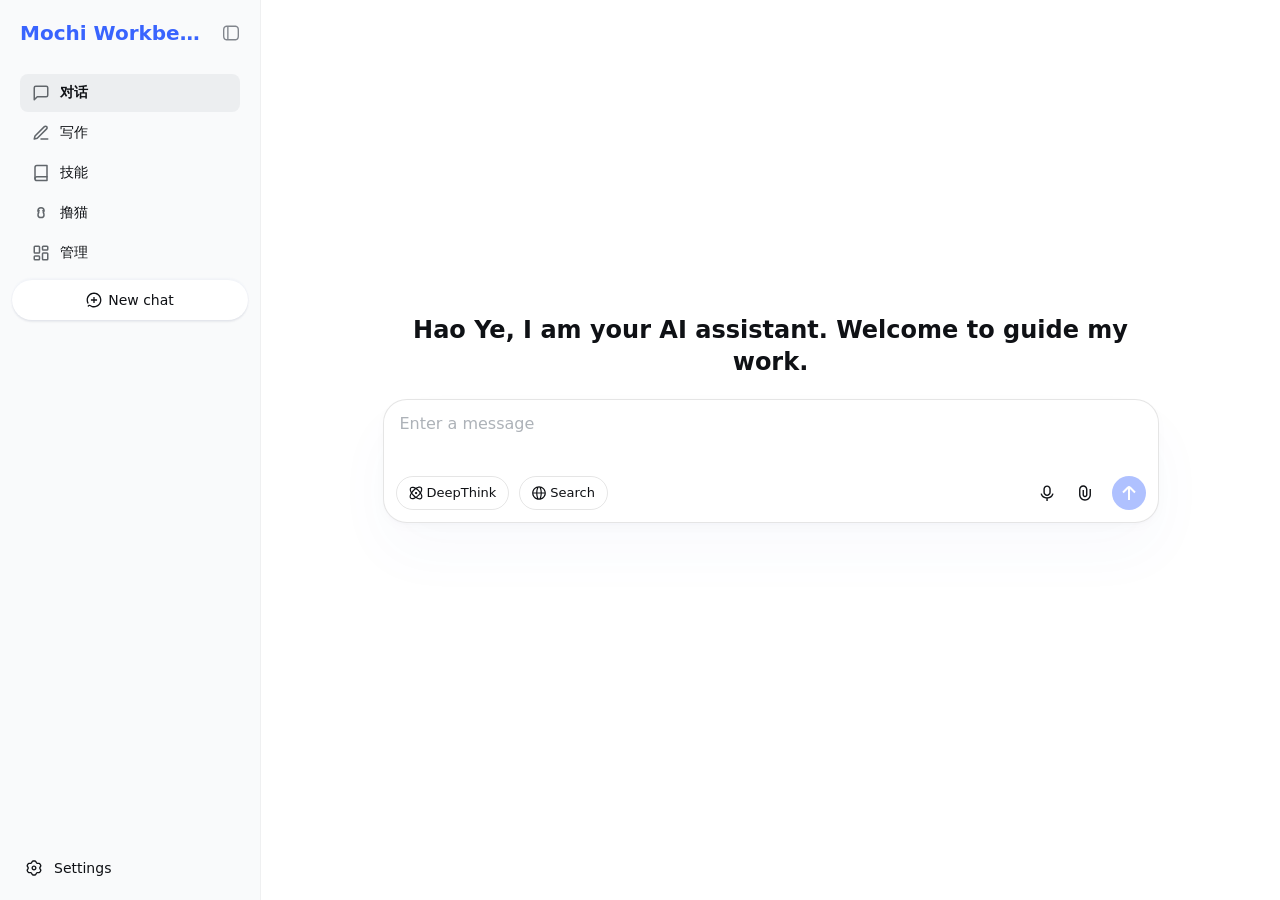
==== deepseek-chat/index.html @ 2170b5f3 "墨池工作台：版本 0.1.5（重试 Pages 部署）" ====
<!doctype html><html lang="zh-CN"><head><meta charset="utf-8"><meta name="viewport" content="width=device-width,initial-scale=1"><meta name="theme-color" content="#ffffff"><title>墨池工作台</title><meta content="0.1.5" name="application-version"><script defer src="static/js/main.231f49fd.js"></script><link href="static/css/main.37e257ce.css" rel="stylesheet"></head><body><div id="root"></div></body></html>
---- deepseek-chat/static/css/main.37e257ce.css ----
.trigger-_94788{display:contents}.tooltip-_94788{z-index:2000;box-sizing:border-box;background-color:var(--dsw-alias-tooltip-bg);max-width:calc(100vw - 28px);color:var(--dsw-static-neutral-bluish-00);pointer-events:none;border-radius:10px;padding:4px 8px;font-size:12px;line-height:1.5;position:fixed}[data-ds-dark-theme] .tooltip-_94788{color:var(--dsw-alias-label-primary);box-shadow:0 6px 16px rgba(0,0,0,.08),0 3px 6px -4px rgba(0,0,0,.12),0 9px 28px 8px rgba(0,0,0,.05)}.button-_7c3cd{cursor:pointer;transition:background-color var(--ds-transition-duration) var(--ds-ease-in-out);background-color:transparent;border:none;border-radius:50%;outline:none;flex-shrink:0;justify-content:center;align-items:center;padding:0;font-size:16px;display:inline-flex}.button-_7c3cd:active:not(:disabled){background-color:var(--dsw-alias-interactive-bg-hover)}@media (hover:hover){.button-_7c3cd:hover:not(:disabled){background-color:var(--dsw-alias-interactive-bg-hover)}}.button-_7c3cd:focus-visible{box-shadow:0 0 0 2px var(--dsw-alias-button-primary-fill)}.button-_7c3cd:disabled{cursor:not-allowed;color:var(--dsw-alias-label-caption)}.xs-_7c3cd{width:var(--ds-control-height-xs);height:var(--ds-control-height-xs)}.m-_7c3cd{width:34px;height:34px}.xl-_7c3cd{width:var(--ds-control-height-xl);height:var(--ds-control-height-xl)}.tertiary-_7c3cd{color:var(--dsw-alias-label-tertiary)}.primary-_7c3cd{color:var(--dsw-alias-label-primary)}.logo-cc04e9{background-color:var(--dsw-alias-markdown-citation);border-radius:50%;display:inline-flex;overflow:hidden}.img-cc04e9{object-fit:cover;width:100%;height:100%}.placeholder-cc04e9{background-color:var(--dsw-alias-markdown-citation);justify-content:center;align-items:center;width:100%;height:100%;display:flex}.fallback-cc04e9{color:var(--dsw-alias-label-tertiary)}.fallback-cc04e9 svg{width:70%;height:70%}.group-cc04e9{-webkit-user-select:none;-moz-user-select:none;-ms-user-select:none;user-select:none;margin-left:6px;display:inline-flex}.thumbnail-cc04e9{width:16px;height:16px;box-shadow:0 0 0 1px var(--search-row-site-logo-color,var(--dsw-alias-bg-base)), 0 0 0 1px var(--dsw-alias-bg-base);flex-shrink:0;margin-left:-4px;transition:box-shadow .2s}.thumbnail-cc04e9:first-of-type{margin-left:0}.anchor-a38882{text-decoration:none}.card-a38882{cursor:pointer;flex-direction:column;display:flex}.meta-a38882{padding-top:var(--search-view-card-meta-padding-top,0);font:var(--search-view-card-meta-font,500 12px/17px var(--dsw-font-family));align-items:center;gap:6px;display:flex}.siteIcon-a38882{flex-shrink:0;width:18px;height:18px}.siteName-a38882{text-overflow:ellipsis;white-space:nowrap;color:var(--search-view-card-secondary-color,var(--dsw-alias-label-secondary));overflow:hidden}.divider-a38882{background-color:var(--dsw-alias-border-l3);width:1px;height:12px;margin:0 3px}.date-a38882{color:var(--search-view-card-secondary-color,var(--dsw-alias-label-secondary));flex-shrink:0;font-weight:400}.title-a38882{font:var(--search-view-card-title-font,500 16px/25px var(--dsw-font-family));color:var(--dsw-alias-label-primary);line-clamp:2;-webkit-line-clamp:2;-webkit-box-orient:vertical;margin-top:6px;display:-webkit-box;overflow:hidden}.snippet-a38882{color:var(--search-view-card-secondary-color,var(--dsw-alias-label-secondary));line-clamp:2;-webkit-line-clamp:2;-webkit-box-orient:vertical;margin-top:6px;font-size:13px;line-height:20px;display:-webkit-box;overflow:hidden}.panel-_5cf57{box-sizing:border-box;border-left:1px solid var(--dsw-alias-border-l2);width:calc(50vw - 4rem);max-width:390px;height:100%;color:var(--dsw-alias-label-primary);background:var(--dsw-alias-bg-base);flex-direction:column;flex-shrink:0;display:flex}.header-_5cf57{box-sizing:border-box;border-bottom:1px solid var(--dsw-alias-border-l2);flex-shrink:0;align-items:center;height:60px;padding:0 14px 0 20px;display:flex}.title-_5cf57{text-overflow:ellipsis;white-space:nowrap;flex:1;font-size:14px;font-weight:500;line-height:22px;overflow:hidden}.content-_5cf57{--search-view-card-meta-font:var(--dsw-font-xs-13);--search-view-card-meta-padding-top:2px;--search-view-card-secondary-color:var(--dsw-alias-label-tertiary);--search-view-card-title-font:500 14px/22px var(--dsw-font-family);scrollbar-color:var(--scroll-color) transparent;flex:1;min-height:0;padding:8px;overflow-y:auto}.item-_5cf57{transition:background-color var(--ds-transition-duration) var(--ds-ease-in-out);border-radius:12px;margin-bottom:6px;padding:12px}.item-_5cf57:hover{background:var(--dsw-alias-interactive-bg-hover)}@media not all and (min-width:768px){.panel-_5cf57{z-index:700;border-left:none;width:auto;max-width:none;position:fixed;top:0;bottom:0;left:0;right:0}}.trigger-b81146{box-sizing:border-box;background:var(--dsw-specific-selector);min-width:90px;max-width:100%;height:36px;color:var(--dsw-alias-label-primary);font:inherit;white-space:nowrap;cursor:pointer;transition:background-color var(--ds-transition-duration) var(--ds-ease-in-out), color var(--ds-transition-duration) var(--ds-ease-in-out);border:none;border-radius:18px;outline:none;flex-shrink:0;align-items:center;padding:0 42px 0 14px;font-size:14px;line-height:22px;display:inline-flex;position:relative}.trigger-b81146:hover:not(:disabled){background:var(--dsw-alias-interactive-bg-hover-accent)}.trigger-b81146:focus-visible{box-shadow:inset 0 0 0 2px var(--dsw-alias-brand-primary)}.trigger-b81146:disabled{color:var(--dsw-alias-label-caption);cursor:default}.trigger-b81146>span:first-child{text-overflow:ellipsis;overflow:hidden}.open-b81146,.placeholder-b81146{color:var(--dsw-alias-label-tertiary)}.arrow-b81146{color:var(--dsw-alias-label-secondary);pointer-events:none;display:flex;position:absolute;top:50%;right:14px;transform:translateY(-50%)}.menu-b81146{z-index:1050;box-sizing:border-box;overscroll-behavior:contain;border:1px solid var(--dsw-alias-border-inverted);background:var(--dsw-specific-menu);border-radius:12px;min-width:124px;max-width:280px;padding:4px;position:fixed;overflow-y:auto;box-shadow:0 0 1px rgba(0,0,0,.2),0 0 4px rgba(0,0,0,.02),0 12px 32px rgba(0,0,0,.08)}.option-b81146{box-sizing:border-box;min-height:40px;color:var(--dsw-alias-label-primary);white-space:normal;cursor:pointer;-webkit-user-select:none;-moz-user-select:none;-ms-user-select:none;user-select:none;transition:background-color var(--ds-transition-duration) var(--ds-ease-in-out);border-radius:10px;justify-content:space-between;align-items:center;gap:8px;padding:4px 10px;font-size:14px;line-height:22px;display:flex}.option-b81146:hover{background:var(--dsw-alias-interactive-bg-hover)}.mask-_4f2ab{z-index:1000;cursor:copy;pointer-events:none;-webkit-backdrop-filter:blur(10px);backdrop-filter:blur(10px);background-color:rgba(255,255,255,.7);justify-content:center;align-items:center;display:flex;position:fixed;top:0;bottom:0;left:0;right:0}[data-ds-dark-theme] .mask-_4f2ab{background-color:rgba(39,39,48,.7)}.wrap-_4f2ab{box-sizing:border-box;width:100%;color:var(--dsw-alias-label-primary);text-align:center;flex-direction:column;align-items:center;margin-top:-3%;padding:0 40px;display:flex}.title-_4f2ab{margin-top:16px;font-size:20px;line-height:28px}.desc-_4f2ab{color:var(--dsw-alias-label-tertiary);margin-top:16px;font-size:14px;line-height:22px}.card-_282ec{box-sizing:border-box;border:1px solid var(--dsw-alias-border-l2);background-color:var(--dsw-specific-input-major);cursor:default;border-radius:16px;flex-shrink:0;align-items:center;width:240px;min-height:64px;padding:0 12px 0 14px;transition:background-color .2s ease-in-out;display:flex;position:relative}.card-_282ec>a{position:absolute;top:0;bottom:0;left:0;right:0}.card-_282ec:hover .remove-_282ec{opacity:1}.clickable-_282ec{cursor:pointer}.clickable-_282ec:hover{background-color:var(--dsw-alias-interactive-bg-hover)}.editable-_282ec{padding-right:24px}.failed-_282ec{border-color:var(--dsw-alias-state-error-primary)}.failed-_282ec .subCaption-_282ec{color:var(--dsw-alias-state-error-primary)}.icon-_282ec{width:28px;height:28px;color:var(--dsw-alias-label-tertiary);flex-shrink:0;justify-content:center;align-items:center;margin-right:10px;display:flex}.retry-_282ec svg{width:18px;height:18px;color:var(--dsw-alias-label-secondary)}.spinner-_282ec{box-sizing:border-box;border:2px solid var(--dsw-alias-border-l2);border-top-color:var(--dsw-alias-label-tertiary);border-radius:50%;width:16px;height:16px;animation:.8s linear infinite spin-_282ec}@keyframes spin-_282ec{to{transform:rotate(360deg)}}.content-_282ec{-webkit-user-select:none;-moz-user-select:none;-ms-user-select:none;user-select:none;flex:1;min-width:0;padding:10px 0}.caption-_282ec{white-space:nowrap;text-overflow:ellipsis;color:var(--dsw-alias-label-primary);font-size:14px;font-weight:400;line-height:22px;overflow:hidden}.subCaption-_282ec{white-space:nowrap;text-overflow:ellipsis;color:var(--dsw-alias-label-tertiary);font-size:12px;line-height:18px;overflow:hidden}.remove-_282ec{width:18px;height:18px;color:var(--dsw-alias-label-primary-inverted);background-color:var(--dsw-alias-button-contrast-fill);cursor:pointer;opacity:0;border:none;border-radius:50%;justify-content:center;align-items:center;padding:0;transition:opacity .2s ease-in-out;display:flex;position:absolute;top:4px;right:4px}.invalidRemove-_282ec{opacity:1;color:var(--dsw-alias-label-primary-foreground);background-color:var(--dsw-alias-state-error-primary)}.wrapper-ed6f47{--line-height:24px;--input-padding-top:12px;box-sizing:border-box;cursor:text;width:100%;font-size:16px;line-height:var(--line-height);border:1px solid var(--dsw-alias-border-l2-darkmode-thin);background:var(--dsw-specific-input-major);border-radius:24px;flex-direction:column;display:flex;overflow:hidden}.session-ed6f47{box-shadow:0 4px 10px rgba(0,0,0,.02),0 2px 4px rgba(0,0,0,.04)}.home-ed6f47{box-shadow:0 4px 12px rgba(0,0,0,.02),0 2px 2px rgba(72,104,178,.01),0 30px 60px rgba(72,104,178,.03)}[data-ds-dark-theme] .home-ed6f47{box-shadow:none}.attachments-ed6f47{cursor:default;align-items:flex-end;gap:10px;padding:12px 12px 0;display:flex;overflow-x:auto}.attachment-ed6f47{box-sizing:border-box;border:1px solid var(--dsw-alias-border-l2);background-color:var(--dsw-alias-bg-skeleton);border-radius:16px;flex-shrink:0;width:64px;height:64px;position:relative;overflow:hidden}.attachment-ed6f47 img{object-fit:cover;width:100%;height:100%;display:block}.attachment-ed6f47:hover .remove-ed6f47{opacity:1}.uploading-ed6f47{background-color:rgba(0,0,0,.3);position:absolute;top:0;bottom:0;left:0;right:0}.uploading-ed6f47:after{content:"";border:2px solid rgba(255,255,255,.4);border-top-color:#fff;border-radius:50%;width:16px;height:16px;margin:-10px 0 0 -10px;animation:.8s linear infinite spin-ed6f47;position:absolute;top:50%;left:50%}@keyframes spin-ed6f47{to{transform:rotate(360deg)}}.attachmentFailed-ed6f47{border-color:var(--dsw-alias-state-error-primary)}.failed-ed6f47{cursor:pointer;color:var(--dsw-static-neutral-bluish-00);background-color:rgba(0,0,0,.48);border:none;flex-direction:column;justify-content:center;align-items:center;padding:0 3px;display:flex;position:absolute;top:0;bottom:0;left:0;right:0}.failed-ed6f47 svg{width:18px;height:18px}.failedStatic-ed6f47{cursor:default;background-color:rgba(0,0,0,.24);justify-content:flex-end;padding-bottom:7px}.failedReason-ed6f47{text-align:center;word-break:break-word;-webkit-line-clamp:2;-webkit-box-orient:vertical;max-width:100%;margin-top:2px;font-size:11px;font-weight:500;line-height:14px;display:-webkit-box;overflow:hidden}.remove-ed6f47{z-index:1;width:18px;height:18px;color:var(--dsw-alias-label-primary-inverted);background-color:var(--dsw-alias-button-contrast-fill);-webkit-filter:drop-shadow(0 0 .5px rgba(0,0,0,.2));filter:drop-shadow(0 0 .5px rgba(0,0,0,.2));cursor:pointer;opacity:0;transition:opacity var(--ds-transition-duration) var(--ds-ease-in-out);border:none;border-radius:50%;justify-content:center;align-items:center;padding:0;display:flex;position:absolute;top:4px;right:4px}.invalidRemove-ed6f47{opacity:1;color:var(--dsw-alias-label-primary-foreground);background-color:var(--dsw-alias-state-error-primary)}.textareaWrapper-ed6f47{width:100%;position:relative}.textarea-ed6f47,.mirror-ed6f47{box-sizing:border-box;width:100%;min-height:calc(var(--line-height) * 2 + var(--input-padding-top));padding:var(--input-padding-top) 12px 0 16px;font:inherit;line-height:inherit;font-variant-ligatures:no-contextual;word-break:break-word;white-space:pre-wrap;border:none;margin:0;display:block;overflow:auto}.textarea-ed6f47{resize:none;overscroll-behavior:contain;height:100%;color:var(--dsw-alias-label-primary);caret-color:var(--dsw-alias-brand-text);background-color:transparent;outline:none;position:absolute}.textarea-ed6f47::-webkit-input-placeholder{color:var(--dsw-alias-label-caption);-webkit-user-select:none;-moz-user-select:none;-ms-user-select:none;user-select:none}.textarea-ed6f47::-ms-input-placeholder{color:var(--dsw-alias-label-caption);-webkit-user-select:none;-moz-user-select:none;-ms-user-select:none;user-select:none}.textarea-ed6f47::placeholder{color:var(--dsw-alias-label-caption);-webkit-user-select:none;-moz-user-select:none;-ms-user-select:none;user-select:none}.textareaHidden-ed6f47{visibility:hidden}@media not all and (min-width:440px){.textarea-ed6f47,.mirror-ed6f47{min-height:calc(var(--line-height) * 1.25 + var(--input-padding-top))}}.mirror-ed6f47{visibility:hidden;pointer-events:none;max-height:336px}@media not all and (min-width:768px){.wrapper-ed6f47{max-height:calc(var(--app-viewport-height,100dvh) - 120px);flex-shrink:0}.textareaWrapper-ed6f47{min-height:0}.attachments-ed6f47,.functionRow-ed6f47{flex-shrink:0}}.functionRow-ed6f47{flex-wrap:wrap;align-items:center;gap:8px;margin-top:4px;padding:12px;display:flex}.functionRow-ed6f47 .modelSelect-ed6f47{max-width:160px}@media (max-width:480px){.functionRow-ed6f47 .modelSelect-ed6f47{flex:100%;max-width:100%}.functionRow-ed6f47 .toggleLabel-ed6f47{display:none}.functionRow-ed6f47 .toggle-ed6f47{padding:0 10px}}.toggles-ed6f47{flex:1;align-items:center;gap:10px;min-width:0;display:flex}.collapsedToggles-ed6f47 .toggleLabel-ed6f47{display:none}.toggle-ed6f47{border:1px solid var(--dsw-alias-border-l2);height:34px;color:var(--dsw-alias-label-primary);font:inherit;white-space:nowrap;cursor:pointer;-webkit-user-select:none;-moz-user-select:none;-ms-user-select:none;user-select:none;background-color:transparent;border-radius:18px;flex-shrink:0;justify-content:center;align-items:center;gap:4px;padding:0 12px;font-size:13px;font-weight:500;line-height:20px;transition-property:border,background;transition-duration:.2s;display:inline-flex}.toggle-ed6f47:hover:not(:disabled){background-color:var(--dsw-alias-interactive-bg-hover)}.toggle-ed6f47:disabled{opacity:.4;cursor:not-allowed}.toggle-ed6f47.selected-ed6f47{background-color:var(--dsw-alias-button-ghost-active-fill);color:var(--dsw-alias-brand-text);border-color:var(--dsw-alias-button-ghost-active-border)}.toggle-ed6f47.selected-ed6f47:hover{background-color:var(--dsw-alias-button-ghost-active-hover)}.right-ed6f47{flex-shrink:0;align-items:center;gap:4px;margin-left:auto;display:flex}.sendButton-ed6f47{background:var(--dsw-alias-button-primary-fill);width:34px;height:34px;color:var(--dsw-static-neutral-bluish-00);cursor:pointer;border:none;border-radius:50%;flex-shrink:0;justify-content:center;align-items:center;margin-left:6px;padding:0;transition:background .2s;display:flex}.sendButton-ed6f47:not(.disabled-ed6f47):hover{background:var(--dsw-alias-button-primary-hover)}.sendButton-ed6f47.disabled-ed6f47{opacity:.4;cursor:not-allowed}.timer-_1bdad{color:var(--dsw-alias-label-caption);font-variant-numeric:tabular-nums;white-space:nowrap;flex-shrink:0;align-items:center;font-size:12px;line-height:17px;display:inline-flex}@media not all and (min-width:768px){.timer-_1bdad{display:none}}.button-_1bdad{width:34px;height:34px;color:var(--dsw-alias-label-primary);cursor:pointer;transition:background-color var(--ds-transition-duration) var(--ds-ease-in-out);background-color:transparent;border:none;border-radius:50%;outline:none;flex-shrink:0;justify-content:center;align-items:center;padding:0;display:inline-flex}.button-_1bdad:active:not(.recording-_1bdad):not(.disabled-_1bdad){background-color:var(--dsw-alias-interactive-bg-hover)}@media (hover:hover){.button-_1bdad:hover:not(.recording-_1bdad):not(.disabled-_1bdad){background-color:var(--dsw-alias-interactive-bg-hover)}}.button-_1bdad:focus-visible{box-shadow:0 0 0 2px var(--dsw-alias-button-primary-fill)}.disabled-_1bdad{color:var(--dsw-alias-label-caption);cursor:not-allowed}.active-_1bdad{justify-content:center;align-items:center;width:26px;height:26px;display:flex;position:relative}.halo-_1bdad{background-color:var(--dsw-alias-brand-primary);opacity:.2;border-radius:50%;animation:.15s ease-out both haloEnter-_1bdad,1.8s ease-in-out .15s infinite haloBreath-_1bdad;position:absolute;top:0;bottom:0;left:0;right:0}.core-_1bdad{background-color:var(--dsw-alias-brand-primary);opacity:.75;border-radius:50%;animation:.2s ease-out .14s both coreEnter-_1bdad;position:absolute;top:2px;bottom:2px;left:2px;right:2px}.outline-_1bdad{color:var(--dsw-alias-brand-primary);animation:.12s ease-out .14s both fadeOut-_1bdad;display:flex;position:absolute}.glyph-_1bdad{color:var(--dsw-static-neutral-bluish-00);animation:.1s ease-out .26s both fadeIn-_1bdad;display:flex;position:relative}@keyframes haloEnter-_1bdad{0%{opacity:0;transform:scale(.6)}to{opacity:.2;transform:scale(1)}}@keyframes haloBreath-_1bdad{0%,to{scale:1}50%{scale:1.1}}@keyframes coreEnter-_1bdad{0%{opacity:0;transform:scale(.6)}to{opacity:.75;transform:scale(1)}}@keyframes fadeOut-_1bdad{to{opacity:0}}@keyframes fadeIn-_1bdad{0%{opacity:0}}@media (prefers-reduced-motion:reduce){.halo-_1bdad,.core-_1bdad,.glyph-_1bdad{animation:none}.outline-_1bdad{display:none}.halo-_1bdad{scale:none}}.loading-_1bdad{box-sizing:border-box;border:1.5px solid var(--dsw-alias-border-l2);border-top-color:var(--dsw-alias-label-tertiary);border-radius:50%;width:14px;height:14px;animation:.8s linear infinite spin-_1bdad}@keyframes spin-_1bdad{to{transform:rotate(360deg)}}.spectrum-_62476{opacity:.7;pointer-events:none;justify-content:center;align-items:center;gap:3px;height:36px;display:flex;position:absolute;top:calc(50% + 8px);left:16px;right:12px;translate:0 -50%}.bar-_62476{background-color:var(--dsw-alias-button-info-hover,#679efe);transform-origin:50%;will-change:transform;border-radius:1px;flex-shrink:0;width:2px;height:5px}.button-_074b8{box-sizing:border-box;min-width:72px;font:inherit;cursor:pointer;white-space:nowrap;-webkit-user-select:none;-moz-user-select:none;-ms-user-select:none;user-select:none;transition:background-color var(--ds-transition-duration) var(--ds-ease-in-out), opacity var(--ds-transition-duration) var(--ds-ease-in-out);border:1px solid transparent;border-radius:4096px;outline:none;justify-content:center;align-items:center;padding:0 14px;font-size:14px;font-weight:500;line-height:22px;display:inline-flex}.button-_074b8:focus-visible{box-shadow:0 0 0 2px var(--dsw-alias-button-primary-fill)}.button-_074b8:disabled{opacity:.45;cursor:not-allowed}.l-_074b8{height:var(--ds-control-height-l)}.m-_074b8{height:var(--ds-control-height-m);gap:4px}.m-_074b8 svg{width:14px;height:14px}.s-_074b8{height:var(--ds-control-height-s);min-width:58px}.block-_074b8{width:100%}.primary-_074b8{color:var(--dsw-alias-label-primary-foreground);background-color:var(--dsw-alias-button-primary-fill)}.primary-_074b8:hover:not(:disabled){background-color:var(--dsw-alias-button-primary-hover)}.outlined-_074b8{color:var(--dsw-alias-label-primary);border-color:var(--dsw-alias-border-l2);background-color:transparent;font-weight:400}.outlined-_074b8:hover:not(:disabled){background-color:var(--dsw-alias-interactive-bg-hover)}.danger-_074b8{color:var(--dsw-static-neutral-bluish-00);background-color:var(--dsw-alias-state-error-primary)}.danger-_074b8:hover:not(:disabled){background-color:var(--dsw-alias-state-error-secondary)}.dangerOutlined-_074b8{color:var(--dsw-alias-state-error-primary);border-color:var(--dsw-alias-state-error-primary);background-color:transparent;font-weight:400}.dangerOutlined-_074b8:hover:not(:disabled){background-color:var(--dsw-alias-interactive-bg-hover-danger)}.dangerOutlined-_074b8:focus-visible{box-shadow:0 0 0 2px var(--dsw-alias-state-error-primary)}.card-bab5a2{z-index:950;box-sizing:border-box;border:1px solid var(--dsw-alias-border-inverted);background:var(--dsw-specific-menu);max-width:355px;box-shadow:var(--dsw-shadow-lv3);border-radius:12px;padding:16px;position:fixed}.container-_094a5{justify-content:space-between;align-items:center;width:100%;padding:6px;display:flex}.name-_094a5{color:var(--dsw-alias-label-primary);font-family:var(--ds-font-family-code);margin-left:8px;font-size:12px;line-height:18px}.button-_094a5{height:28px;color:var(--dsw-alias-label-secondary);font:inherit;cursor:pointer;-webkit-user-select:none;-moz-user-select:none;-ms-user-select:none;user-select:none;background:0 0;border:none;border-radius:8px;align-items:center;gap:3px;padding:0 10px;font-size:13px;line-height:20px;display:inline-flex}.button-_094a5:active{background-color:var(--dsw-alias-interactive-bg-hover)}@media (hover:hover){.button-_094a5:hover{background-color:var(--dsw-alias-interactive-bg-hover)}}.button-_094a5 svg{width:14px;height:14px}.ds-markdown{font:var(--dsw-font-markdown-base);color:var(--dsw-alias-label-primary)}.ds-markdown strong{font-weight:600}.ds-markdown img{max-width:100%}.ds-markdown h1{font:var(--dsw-font-markdown-h1)}.ds-markdown h2{font:var(--dsw-font-markdown-h2)}.ds-markdown h3{font:var(--dsw-font-markdown-h3)}.ds-markdown h4{font:var(--dsw-font-markdown-h4)}.ds-markdown h5,.ds-markdown h6{font:var(--dsw-font-markdown-base-strong)}.ds-markdown h1 strong,.ds-markdown h2 strong,.ds-markdown h3 strong,.ds-markdown h4 strong,.ds-markdown h5 strong,.ds-markdown h6 strong{font-weight:inherit}.ds-markdown h1,.ds-markdown h2,.ds-markdown h3{margin:32px 0 16px}.ds-markdown h4,.ds-markdown h5,.ds-markdown h6,.ds-markdown .ds-markdown-paragraph{margin:16px 0}.ds-markdown h4+ul,.ds-markdown h5+ul,.ds-markdown h6+ul,.ds-markdown h4+ol,.ds-markdown h5+ol,.ds-markdown h6+ol{margin-top:8px}:is(.ds-markdown h4:has(+ul),.ds-markdown h5:has(+ul),.ds-markdown h6:has(+ul),.ds-markdown h4:has(+ol),.ds-markdown h5:has(+ol),.ds-markdown h6:has(+ol)){margin-bottom:8px}.ds-markdown a:not(.ds-a){color:var(--dsw-alias-brand-text);transition:box-shadow var(--ds-transition-duration) var(--ds-ease-in-out);border:2px solid rgba(255,255,255,0);border-width:2px 3px;margin-left:-3px;margin-right:-3px;text-decoration:none;position:relative}.ds-markdown a:not(.ds-a):hover,.ds-markdown a:not(.ds-a) :focus{-webkit-text-decoration:underline var(--dsw-alias-brand-text);-webkit-text-decoration:underline var(--dsw-alias-brand-text);text-decoration:underline var(--dsw-alias-brand-text);outline:none}.ds-markdown a:not(.ds-a):focus-visible{box-shadow:0 0 0 2px var(--dsw-alias-brand-text)}.ds-markdown li>ul,.ds-markdown li>ol{margin-top:4px}.ds-markdown ul,.ds-markdown ol{margin:16px 0;padding-left:18px}.ds-markdown li:not(:first-child){margin-top:6px}.ds-markdown li::marker{color:var(--dsw-alias-label-secondary);line-height:28px}.ds-markdown ul>.ds-markdown-task-list-item{list-style:none}.ds-markdown ul>.ds-markdown-task-list-item>.ds-markdown-task-checkbox{margin-left:-18px}.ds-markdown .ds-markdown-task-list-item>.ds-markdown-task-checkbox{color:var(--dsw-alias-label-secondary)}.ds-markdown .ds-markdown-task-list-item>.ds-markdown-task-checkbox+.ds-markdown-paragraph{display:inline}.ds-markdown ul ol,.ds-markdown ol ol{padding-left:0;list-style-position:inside}:is(.ds-markdown ul ol,.ds-markdown ol ol) li p{display:inline}.ds-markdown hr{background:var(--dsw-alias-border-l2);border:none;height:1px;margin:32px 0;display:block}.ds-markdown blockquote{border-left:2px solid var(--dsw-alias-label-caption);margin:16px 0 0;padding-left:14px}.ds-markdown table{border-collapse:collapse;width:-webkit-max-content;width:-moz-max-content;width:max-content;max-width:-webkit-max-content;max-width:-moz-max-content;max-width:max-content}.ds-markdown th{border-bottom:1px solid var(--dsw-alias-border-l3);font:var(--dsw-font-markdown-table-head);border-top:none;min-width:100px;max-width:min(30vw,320px);padding:10px 16px}.ds-markdown th:not(:-webkit-any(:lang(ae),:lang(ar),:lang(arc),:lang(bcc),:lang(bqi),:lang(ckb),:lang(dv),:lang(fa),:lang(glk),:lang(he),:lang(ku),:lang(mzn),:lang(nqo),:lang(pnb),:lang(ps),:lang(sd),:lang(ug),:lang(ur),:lang(yi))){text-align:left}.ds-markdown th:not(:-moz-any(:lang(ae),:lang(ar),:lang(arc),:lang(bcc),:lang(bqi),:lang(ckb),:lang(dv),:lang(fa),:lang(glk),:lang(he),:lang(ku),:lang(mzn),:lang(nqo),:lang(pnb),:lang(ps),:lang(sd),:lang(ug),:lang(ur),:lang(yi))){text-align:left}.ds-markdown th:not(:is(:lang(ae),:lang(ar),:lang(arc),:lang(bcc),:lang(bqi),:lang(ckb),:lang(dv),:lang(fa),:lang(glk),:lang(he),:lang(ku),:lang(mzn),:lang(nqo),:lang(pnb),:lang(ps),:lang(sd),:lang(ug),:lang(ur),:lang(yi))){text-align:left}.ds-markdown th:-webkit-any(:lang(ae),:lang(ar),:lang(arc),:lang(bcc),:lang(bqi),:lang(ckb),:lang(dv),:lang(fa),:lang(glk),:lang(he),:lang(ku),:lang(mzn),:lang(nqo),:lang(pnb),:lang(ps),:lang(sd),:lang(ug),:lang(ur),:lang(yi)){text-align:right}.ds-markdown th:-moz-any(:lang(ae),:lang(ar),:lang(arc),:lang(bcc),:lang(bqi),:lang(ckb),:lang(dv),:lang(fa),:lang(glk),:lang(he),:lang(ku),:lang(mzn),:lang(nqo),:lang(pnb),:lang(ps),:lang(sd),:lang(ug),:lang(ur),:lang(yi)){text-align:right}.ds-markdown th:is(:lang(ae),:lang(ar),:lang(arc),:lang(bcc),:lang(bqi),:lang(ckb),:lang(dv),:lang(fa),:lang(glk),:lang(he),:lang(ku),:lang(mzn),:lang(nqo),:lang(pnb),:lang(ps),:lang(sd),:lang(ug),:lang(ur),:lang(yi)){text-align:right}.ds-markdown th:first-child{padding-left:0}.ds-markdown td{border-bottom:1px solid var(--dsw-alias-border-l2);font:var(--dsw-font-markdown-table);min-width:100px;max-width:min(30vw,320px);padding:10px 16px}.ds-markdown td:first-child{padding-left:0}.ds-markdown td:last-child{padding-right:0}.ds-markdown pre{font-family:var(--ds-font-family-code);margin:16px 0;overflow:auto}.ds-markdown code{box-sizing:border-box;font:var(--dsw-font-markdown-code);font-family:var(--ds-font-family-code);background-color:var(--dsw-alias-markdown-inline-code);border-radius:6px;align-items:center;padding:0 5px;display:inline-flex;font-size:.875em!important}:is(.ds-markdown h1,.ds-markdown h2,.ds-markdown h3,.ds-markdown h4,.ds-markdown h5,.ds-markdown h6) code{font:inherit;font-family:var(--ds-font-family-code)}.ds-markdown table code{font-size:13px}.ds-markdown-math.katex-display{text-align:center;max-width:100%;padding:4px;display:block;overflow-x:auto;overflow-y:hidden}.ds-markdown>* .ds-markdown-math{margin:16px 0}.ds-markdown>* .ds-markdown-math:first-child{margin-top:0}.ds-markdown>* .ds-markdown-math:last-child{margin-bottom:0}.ds-markdown li>.ds-markdown-paragraph{margin:8px 0}.ds-markdown li>:first-child{margin-top:0}.ds-markdown li>:last-child:not(.md-code-block){margin-bottom:0}.ds-markdown .ds-markdown-paragraph:first-child{margin-top:0!important}.ds-markdown .ds-markdown-paragraph:last-child{margin-bottom:0!important}.ds-markdown>:first-child{margin-top:0!important}.ds-markdown>:last-child{margin-bottom:0!important}.ds-markdown-html{font-family:var(--ds-font-family-code)}.ds-markdown-cite{font-variant:tabular-nums;min-width:14px;height:14px;box-shadow:inset 0 0 0 .5px var(--dsw-alias-border-l1);box-sizing:border-box;-webkit-user-select:none;-moz-user-select:none;-ms-user-select:none;user-select:none;white-space:nowrap;background:var(--dsw-alias-markdown-placeholder);font:500 9px/14px var(--ds-font-family-code);color:var(--dsw-alias-label-tertiary);cursor:pointer;border-radius:6px 6px 6px 0;flex-shrink:0;justify-content:center;align-items:center;margin:0 2px;padding:0 4px;display:inline-flex;position:relative;top:-5px}.ds-markdown-cite+.ds-markdown-cite{margin-left:0}.ds-markdown-cite:hover{background:var(--dsw-alias-markdown-citation)}.ds-markdown .md-code-block{margin:16px 0}.md-code-block{--dsl-code-block-banner-background-color:var(--dsw-alias-markdown-code-block-banner);--dsl-code-block-border-radius:12px;--dsl-code-block-banner-font:var(--dsw-font-xs-13);--dsl-code-block-content-font:var(--dsw-font-markdown-code-block);color:var(--dsw-alias-label-primary);background:var(--dsw-alias-markdown-code-block);border-radius:var(--dsl-code-block-border-radius)}.md-code-block:not(:last-child){margin-bottom:11px}.md-code-block-banner{background:var(--dsl-code-block-banner-background-color);font:var(--dsl-code-block-banner-font);border-top-left-radius:var(--dsl-code-block-border-radius);border-top-right-radius:var(--dsl-code-block-border-radius);justify-content:space-between;display:flex}.md-code-block>pre{font:var(--dsl-code-block-content-font);white-space:pre-wrap;word-break:break-all;padding:16px;margin:0!important}.markdown-table-wrapper{overflow-x:auto}.md-code-block-switch{gap:4px;display:flex}.md-code-block-switch [aria-pressed=true]{background:var(--dsw-alias-markdown-code-block);color:var(--dsw-alias-label-primary)}.md-mermaid-diagram{text-align:center;padding:16px;overflow:auto}.md-mermaid-diagram>svg{max-width:100%;height:auto;margin:0 auto;display:block}.md-mermaid-status{min-height:160px;color:var(--dsw-alias-label-secondary);justify-content:center;align-items:center;padding:16px;font-size:14px;display:flex}body.dark .md-code-block .token.comment,body.dark .md-code-block .token.prolog,body.dark .md-code-block .token.doctype,body.dark .md-code-block .token.cdata{color:#8da1b9}body.dark .md-code-block .token.punctuation{color:#e3eaf2}body.dark .md-code-block .token.delimiter.important,body.dark .md-code-block .token.selector .parent,body.dark .md-code-block .token.tag,body.dark .md-code-block .token.tag .token.punctuation{color:#6cc}body.dark .md-code-block .token.attr-name,body.dark .md-code-block .token.boolean,body.dark .md-code-block .token.boolean.important,body.dark .md-code-block .token.number,body.dark .md-code-block .token.constant,body.dark .md-code-block .token.selector .token.attribute{color:#e6d37a}body.dark .md-code-block .token.class-name,body.dark .md-code-block .token.key,body.dark .md-code-block .token.parameter,body.dark .md-code-block .token.property,body.dark .md-code-block .token.property-access,body.dark .md-code-block .token.variable{color:#6cb8e6}body.dark .md-code-block .token.attr-value,body.dark .md-code-block .token.inserted,body.dark .md-code-block .token.color,body.dark .md-code-block .token.selector .token.value,body.dark .md-code-block .token.string,body.dark .md-code-block .token.string .token.url-link{color:#91d076}body.dark .md-code-block .token.builtin,body.dark .md-code-block .token.keyword-array,body.dark .md-code-block .token.package,body.dark .md-code-block .token.regex{color:#f4adf4}body.dark .md-code-block .token.function,body.dark .md-code-block .token.selector .token.class,body.dark .md-code-block .token.selector .token.id{color:#c699e3}body.dark .md-code-block .token.atrule .token.rule,body.dark .md-code-block .token.combinator,body.dark .md-code-block .token.keyword,body.dark .md-code-block .token.operator,body.dark .md-code-block .token.pseudo-class,body.dark .md-code-block .token.pseudo-element,body.dark .md-code-block .token.selector,body.dark .md-code-block .token.unit{color:#e9ae7e}body.dark .md-code-block .token.deleted,body.dark .md-code-block .token.important{color:#cd6660}body.dark .md-code-block .token.keyword-this,body.dark .md-code-block .token.this{color:#6cb8e6}body.dark .md-code-block .token.important,body.dark .md-code-block .token.keyword-this,body.dark .md-code-block .token.this,body.dark .md-code-block .token.bold{font-weight:700}body.dark .md-code-block .token.delimiter.important{font-weight:inherit}body.dark .md-code-block .token.italic{font-style:italic}body.dark .md-code-block .token.entity{cursor:help}body.dark .md-code-block .language-markdown .token.title,body.dark .md-code-block .language-markdown .token.title .token.punctuation{color:#6cb8e6;font-weight:700}body.dark .md-code-block .language-markdown .token.blockquote.punctuation{color:#f4adf4}body.dark .md-code-block .language-markdown .token.code{color:#6cc}body.dark .md-code-block .language-markdown .token.hr.punctuation{color:#6cb8e6}body.dark .md-code-block .language-markdown .token.url .token.content{color:#91d076}body.dark .md-code-block .language-markdown .token.url-link{color:#e6d37a}body.dark .md-code-block .language-markdown .token.list.punctuation{color:#f4adf4}body.dark .md-code-block .language-markdown .token.table-header,body.dark .md-code-block .language-json .token.operator{color:#e3eaf2}body.dark .md-code-block .language-scss .token.variable{color:#6cc}body.dark .md-code-block .token.token.tab:not(:empty):before,body.dark .md-code-block .token.token.cr:before,body.dark .md-code-block .token.token.lf:before,body.dark .md-code-block .token.token.space:before{color:#8da1b9}body.dark .md-code-block div.code-toolbar>.toolbar.toolbar>.toolbar-item>a,body.dark .md-code-block div.code-toolbar>.toolbar.toolbar>.toolbar-item>button{color:#111b27;background:#6cb8e6}body.dark .md-code-block div.code-toolbar>.toolbar.toolbar>.toolbar-item>a:hover,body.dark .md-code-block div.code-toolbar>.toolbar.toolbar>.toolbar-item>a:focus,body.dark .md-code-block div.code-toolbar>.toolbar.toolbar>.toolbar-item>button:hover,body.dark .md-code-block div.code-toolbar>.toolbar.toolbar>.toolbar-item>button:focus{color:#111b27;background:rgba(108,184,230,.855);text-decoration:none}body.dark .md-code-block div.code-toolbar>.toolbar.toolbar>.toolbar-item>span,body.dark .md-code-block div.code-toolbar>.toolbar.toolbar>.toolbar-item>span:hover,body.dark .md-code-block div.code-toolbar>.toolbar.toolbar>.toolbar-item>span:focus{color:#111b27;background:#8da1b9}body.dark .md-code-block .line-highlight.line-highlight{background:linear-gradient(90deg,rgba(60,82,109,.373) 70%,rgba(60,82,109,.333))}body.dark .md-code-block .line-highlight.line-highlight:before,body.dark .md-code-block .line-highlight.line-highlight[data-end]:after{color:#111b27;background-color:#8da1b9;box-shadow:0 1px #3c526d}body.dark .md-code-block pre[id].linkable-line-numbers.linkable-line-numbers span.line-numbers-rows>span:hover:before{background-color:rgba(141,161,185,.094)}body.dark .md-code-block .line-numbers.line-numbers .line-numbers-rows{background:rgba(11,18,27,.48);border-right:1px solid #0b121b}body.dark .md-code-block .line-numbers .line-numbers-rows>span:before{color:rgba(141,161,185,.855)}body.dark .md-code-block .rainbow-braces .token.token.punctuation.brace-level-1,body.dark .md-code-block .rainbow-braces .token.token.punctuation.brace-level-5,body.dark .md-code-block .rainbow-braces .token.token.punctuation.brace-level-9{color:#e6d37a}body.dark .md-code-block .rainbow-braces .token.token.punctuation.brace-level-2,body.dark .md-code-block .rainbow-braces .token.token.punctuation.brace-level-6,body.dark .md-code-block .rainbow-braces .token.token.punctuation.brace-level-10{color:#f4adf4}body.dark .md-code-block .rainbow-braces .token.token.punctuation.brace-level-3,body.dark .md-code-block .rainbow-braces .token.token.punctuation.brace-level-7,body.dark .md-code-block .rainbow-braces .token.token.punctuation.brace-level-11{color:#6cb8e6}body.dark .md-code-block .rainbow-braces .token.token.punctuation.brace-level-4,body.dark .md-code-block .rainbow-braces .token.token.punctuation.brace-level-8,body.dark .md-code-block .rainbow-braces .token.token.punctuation.brace-level-12{color:#c699e3}body.dark .md-code-block pre.diff-highlight>code .token.token.deleted:not(.prefix),body.dark .md-code-block pre>code.diff-highlight .token.token.deleted:not(.prefix){background-color:rgba(205,102,96,.12)}body.dark .md-code-block pre.diff-highlight>code .token.token.inserted:not(.prefix),body.dark .md-code-block pre>code.diff-highlight .token.token.inserted:not(.prefix){background-color:rgba(145,208,118,.12)}body.dark .md-code-block .command-line .command-line-prompt{border-right:1px solid #0b121b}body.dark .md-code-block .command-line .command-line-prompt>span:before{color:rgba(141,161,185,.855)}body.light .md-code-block .token.comment,body.light .md-code-block .token.prolog,body.light .md-code-block .token.cdata{color:#a0a1a7}body.light .md-code-block .token.doctype,body.light .md-code-block .token.punctuation,body.light .md-code-block .token.entity{color:#383a42}body.light .md-code-block .token.attr-name,body.light .md-code-block .token.class-name,body.light .md-code-block .token.boolean,body.light .md-code-block .token.constant,body.light .md-code-block .token.number,body.light .md-code-block .token.atrule{color:#b76b01}body.light .md-code-block .token.keyword{color:#a626a4}body.light .md-code-block .token.property,body.light .md-code-block .token.tag,body.light .md-code-block .token.symbol,body.light .md-code-block .token.deleted,body.light .md-code-block .token.important{color:#e45649}body.light .md-code-block .token.selector,body.light .md-code-block .token.string,body.light .md-code-block .token.char,body.light .md-code-block .token.builtin,body.light .md-code-block .token.inserted,body.light .md-code-block .token.regex,body.light .md-code-block .token.attr-value,body.light .md-code-block .token.attr-value>.token.punctuation{color:#50a14f}body.light .md-code-block .token.variable,body.light .md-code-block .token.operator,body.light .md-code-block .token.function{color:#4078f2}body.light .md-code-block .token.url{color:#0184bc}body.light .md-code-block .token.attr-value>.token.punctuation.attr-equals,body.light .md-code-block .token.special-attr>.token.attr-value>.token.value.css{color:#383a42}body.light .md-code-block .language-css .token.selector{color:#e45649}body.light .md-code-block .language-css .token.property{color:#383a42}body.light .md-code-block .language-css .token.function,body.light .md-code-block .language-css .token.url>.token.function{color:#0184bc}body.light .md-code-block .language-css .token.url>.token.string.url{color:#50a14f}body.light .md-code-block .language-css .token.important,body.light .md-code-block .language-css .token.atrule .token.rule,body.light .md-code-block .language-javascript .token.operator{color:#a626a4}body.light .md-code-block .language-javascript .token.template-string>.token.interpolation>.token.interpolation-punctuation.punctuation{color:#ca1243}body.light .md-code-block .language-json .token.operator{color:#383a42}body.light .md-code-block .language-json .token.null.keyword{color:#b76b01}body.light .md-code-block .language-markdown .token.url,body.light .md-code-block .language-markdown .token.url>.token.operator,body.light .md-code-block .language-markdown .token.url-reference.url>.token.string{color:#383a42}body.light .md-code-block .language-markdown .token.url>.token.content{color:#4078f2}body.light .md-code-block .language-markdown .token.url>.token.url,body.light .md-code-block .language-markdown .token.url-reference.url{color:#0184bc}body.light .md-code-block .language-markdown .token.blockquote.punctuation,body.light .md-code-block .language-markdown .token.hr.punctuation{color:#a0a1a7;font-style:italic}body.light .md-code-block .language-markdown .token.code-snippet{color:#50a14f}body.light .md-code-block .language-markdown .token.bold .token.content{color:#b76b01}body.light .md-code-block .language-markdown .token.italic .token.content{color:#a626a4}body.light .md-code-block .language-markdown .token.strike .token.content,body.light .md-code-block .language-markdown .token.strike .token.punctuation,body.light .md-code-block .language-markdown .token.list.punctuation,body.light .md-code-block .language-markdown .token.title.important>.token.punctuation{color:#e45649}body.light .md-code-block .token.bold{font-weight:700}body.light .md-code-block .token.comment,body.light .md-code-block .token.italic{font-style:italic}body.light .md-code-block .token.entity{cursor:help}body.light .md-code-block .token.namespace{opacity:.8}body.light .md-code-block .token.token.tab:not(:empty):before,body.light .md-code-block .token.token.cr:before,body.light .md-code-block .token.token.lf:before,body.light .md-code-block .token.token.space:before{color:rgba(56,58,66,.2)}.bars-_7573f{display:block}.loading-_7573f .bar-_7573f{fill:var(--dsw-static-neutral-300)}[data-ds-dark-theme] .loading-_7573f .bar-_7573f{fill:var(--dsw-static-neutral-550)}.sweep-_7573f{fill:#000;fill-opacity:0;animation-duration:1.5s;animation-timing-function:linear;animation-iteration-count:infinite}.sweep1-_7573f{animation-name:tts-sweep-1-_7573f}.sweep2-_7573f{animation-name:tts-sweep-2-_7573f}.sweep3-_7573f{animation-name:tts-sweep-3-_7573f}.sweep4-_7573f{animation-name:tts-sweep-4-_7573f}@keyframes tts-sweep-1-_7573f{0%{fill-opacity:.4}4.17%{fill-opacity:.38}8.33%{fill-opacity:.325}12.5%{fill-opacity:.25}16.67%{fill-opacity:.174}20.83%{fill-opacity:.109}25%{fill-opacity:.061}29.17%{fill-opacity:.031}33.33%{fill-opacity:.014}37.5%{fill-opacity:.006}41.67%{fill-opacity:.002}45.83%,to{fill-opacity:0}}@keyframes tts-sweep-2-_7573f{0%{fill-opacity:.014}4.17%{fill-opacity:.031}8.33%{fill-opacity:.061}12.5%{fill-opacity:.109}16.67%{fill-opacity:.174}20.83%{fill-opacity:.25}25%{fill-opacity:.325}29.17%{fill-opacity:.38}33.33%{fill-opacity:.4}37.5%{fill-opacity:.38}41.67%{fill-opacity:.325}45.83%{fill-opacity:.25}50%{fill-opacity:.174}54.17%{fill-opacity:.109}58.33%{fill-opacity:.061}62.5%{fill-opacity:.031}66.67%{fill-opacity:.014}70.83%{fill-opacity:.006}75%{fill-opacity:.002}79.17%,to{fill-opacity:0}}@keyframes tts-sweep-3-_7573f{0%,20.83%{fill-opacity:0}25%{fill-opacity:.002}29.17%{fill-opacity:.006}33.33%{fill-opacity:.014}37.5%{fill-opacity:.031}41.67%{fill-opacity:.061}45.83%{fill-opacity:.109}50%{fill-opacity:.174}54.17%{fill-opacity:.25}58.33%{fill-opacity:.325}62.5%{fill-opacity:.38}66.67%{fill-opacity:.4}70.83%{fill-opacity:.38}75%{fill-opacity:.325}79.17%{fill-opacity:.25}83.33%{fill-opacity:.174}87.5%{fill-opacity:.109}91.67%{fill-opacity:.061}95.83%{fill-opacity:.031}to{fill-opacity:.014}}@keyframes tts-sweep-4-_7573f{0%,54.17%{fill-opacity:0}58.33%{fill-opacity:.002}62.5%{fill-opacity:.006}66.67%{fill-opacity:.014}70.83%{fill-opacity:.031}75%{fill-opacity:.061}79.17%{fill-opacity:.109}83.33%{fill-opacity:.174}87.5%{fill-opacity:.25}91.67%{fill-opacity:.325}95.83%{fill-opacity:.38}to{fill-opacity:.4}}.playing-_7573f{animation:.15s cubic-bezier(.22,1,.36,1) tts-settle-_7573f}.playing-_7573f .bar-_7573f{fill:var(--dsw-alias-brand-primary)}@keyframes tts-settle-_7573f{0%{transform:scaleY(.2857)}to{transform:scaleY(1)}}@media (prefers-reduced-motion:reduce){.playing-_7573f,.sweep-_7573f{animation:none}}.area-_3d93a{margin-bottom:10px}.title-_3d93a{height:34px;color:var(--dsw-alias-label-secondary);cursor:pointer;-webkit-user-select:none;-moz-user-select:none;-ms-user-select:none;user-select:none;align-items:center;margin-bottom:2px;transition:color .2s;display:flex}.title-_3d93a:hover{color:var(--dsw-alias-label-primary)}.titleIcon-_3d93a{color:var(--dsw-alias-brand-primary);margin-right:6px;display:flex}.stoppedIcon-_3d93a{color:var(--dsw-alias-label-tertiary)}.titleText-_3d93a{font:var(--dsw-font-markdown-base);margin-right:6px}.shimmer-_3d93a{color:transparent;background:linear-gradient(90deg, var(--dsw-alias-label-secondary) 0%, var(--dsw-alias-label-secondary) 40%, var(--dsw-alias-label-caption) 50%, var(--dsw-alias-label-secondary) 60%, var(--dsw-alias-label-secondary) 100%) 0 0 / 300% 100%;-webkit-background-clip:text;background-clip:text;animation:2s ease-out infinite shimmer-_3d93a}@keyframes shimmer-_3d93a{0%{background-position:100% 0}to{background-position:0 0}}:-webkit-any(.withLine-_3d93a,.content-_3d93a):after{content:"";background-color:var(--dsw-alias-label-dimmed);width:1px;height:calc(100% - 24px);position:absolute;top:31px;left:7.5px}:-moz-any(.withLine-_3d93a,.content-_3d93a):after{content:"";background-color:var(--dsw-alias-label-dimmed);width:1px;height:calc(100% - 24px);position:absolute;top:31px;left:7.5px}:is(.withLine-_3d93a,.content-_3d93a):after{content:"";background-color:var(--dsw-alias-label-dimmed);width:1px;height:calc(100% - 24px);position:absolute;top:31px;left:7.5px}.content-_3d93a{padding:5px 0 5px 22px;position:relative}.content-_3d93a.lastItem-_3d93a{padding-bottom:0}.content-_3d93a.lastItem-_3d93a:after{height:calc(100% - 32px)}.dot-_3d93a{justify-content:center;align-items:center;width:16px;height:16px;display:inline-flex;position:absolute;top:9px;left:0}.dotInner-_3d93a{background:var(--dsw-alias-brand-primary);border-radius:50%;width:5px;height:5px;animation:1.5s linear infinite pulse-_3d93a}.dotInner-_3d93a.inactive-_3d93a{background-color:var(--dsw-alias-label-tertiary);animation:none}@keyframes pulse-_3d93a{0%{animation-timing-function:ease-out;transform:scale(1)}40%{animation-timing-function:linear;transform:scale(1.3)}60%{animation-timing-function:ease-out;transform:scale(1.3)}to{transform:scale(1)}}.rowIcon-_3d93a{flex-shrink:0;margin-right:6px;padding:1px;display:flex}.rowIcon-_3d93a svg{width:14px;height:14px}.row-_3d93a{max-width:100%;height:34px;color:var(--dsw-alias-label-secondary);font:var(--dsw-font-markdown-small);align-items:center;display:flex;position:relative}.row-_3d93a.clickable-_3d93a{cursor:pointer;width:-webkit-fit-content;width:-moz-fit-content;width:fit-content}.row-_3d93a.clickable-_3d93a:before,.row-_3d93a.active-_3d93a:before{content:"";z-index:-1;opacity:0;border-radius:100px;width:calc(100% + 20px);height:calc(100% - 6px);transition:opacity .2s,background-color .2s;position:absolute;left:-10px}.row-_3d93a.clickable-_3d93a:before{background-color:var(--dsw-alias-interactive-bg-hover)}.row-_3d93a.clickable-_3d93a:hover:before{opacity:1}.row-_3d93a.active-_3d93a:before{background-color:var(--dsw-alias-interactive-bg-active);opacity:1}.row-_3d93a.clickable-_3d93a:hover,.row-_3d93a.active-_3d93a{--search-row-site-logo-color:var(--dsw-alias-interactive-bg-hover)}.prefix-_3d93a,.summary-_3d93a{font-variant:tabular-nums;flex-shrink:0}.query-_3d93a{white-space:nowrap;text-overflow:ellipsis;margin-left:6px;animation:.3s ease-in fadeIn-_3d93a;overflow:hidden}@keyframes fadeIn-_3d93a{0%{opacity:0}}.tool-_3d93a{max-width:100%;color:var(--dsw-alias-label-secondary);font:var(--dsw-font-markdown-small);padding:5px 0;display:flex;position:relative}.toolIcon-_3d93a{margin-top:4px}.toolBody-_3d93a{flex-wrap:wrap;align-items:center;row-gap:6px;width:calc(100% - 30px);display:flex;overflow:hidden}.intro-_3d93a{font-variant:tabular-nums;margin-right:6px;display:inline-block}.page-_3d93a{white-space:nowrap;align-items:center;max-width:100%;margin-right:6px;display:inline-flex}.pageText-_3d93a{text-overflow:ellipsis;white-space:nowrap;max-width:100%;font:var(--dsw-font-xs-13);-webkit-text-decoration-line:underline;text-decoration-line:underline;-webkit-text-decoration-style:dotted;text-decoration-style:dotted;-webkit-text-decoration-color:var(--dsw-alias-label-caption);-webkit-text-decoration-color:var(--dsw-alias-label-caption);text-decoration-color:var(--dsw-alias-label-caption);text-underline-offset:4px;transition:color .2s;display:inline-block;overflow:hidden}.pageIcon-_3d93a{display:flex;position:relative;bottom:1px}.pageDone-_3d93a .pageText-_3d93a{color:var(--dsw-alias-label-secondary)}.pageDone-_3d93a .pageText-_3d93a:hover{color:var(--dsw-alias-label-primary);-webkit-text-decoration-color:var(--dsw-alias-label-tertiary);-webkit-text-decoration-color:var(--dsw-alias-label-tertiary);text-decoration-color:var(--dsw-alias-label-tertiary)}.pageFailed-_3d93a .pageText-_3d93a,.pageFailed-_3d93a .pageIcon-_3d93a{cursor:not-allowed;color:var(--dsw-alias-label-caption)}.chip-_3d93a{box-sizing:border-box;min-width:0;max-width:540px;height:20px;font:var(--dsw-font-xs-13);color:var(--dsw-alias-label-secondary);background:var(--dsw-alias-markdown-tag);cursor:pointer;border-radius:6px;align-items:center;margin-right:4px;padding:0 5px;line-height:20px;display:inline-flex}.chipFailed-_3d93a{color:var(--dsw-alias-label-caption);cursor:not-allowed}.chipIcon-_3d93a{margin-right:2px;display:flex}.chipIcon-_3d93a svg{width:12px;height:12px}.chipText-_3d93a{text-overflow:ellipsis;white-space:nowrap;overflow:hidden}.ds-think-content .ds-markdown{font:var(--dsw-font-markdown-small);color:var(--dsw-alias-label-secondary)}.ds-think-content .ds-markdown h1,.ds-think-content .ds-markdown h2,.ds-think-content .ds-markdown h3,.ds-think-content .ds-markdown h4,.ds-think-content .ds-markdown h5,.ds-think-content .ds-markdown h6,.ds-think-content .ds-markdown .ds-markdown-paragraph{margin:12px 0}.ds-think-content .ds-markdown h1,.ds-think-content .ds-markdown h2,.ds-think-content .ds-markdown h3,.ds-think-content .ds-markdown h4,.ds-think-content .ds-markdown h5,.ds-think-content .ds-markdown h6{font:var(--dsw-font-markdown-small-strong)}.ds-think-content .ds-markdown code{font:var(--dsw-font-markdown-code-block)}.ds-think-content .ds-markdown hr{margin:28px 0}.ds-think-content .ds-markdown blockquote{margin:12px 0 0}.ds-think-content .ds-markdown ul,.ds-think-content .ds-markdown ol{margin:12px 0}.ds-think-content .ds-markdown th{font:var(--dsw-font-markdown-small-strong)}.ds-think-content .ds-markdown td{font:var(--dsw-font-markdown-small)}.ds-think-content .ds-markdown h3+ul,.ds-think-content .ds-markdown h4+ul,.ds-think-content .ds-markdown h5+ul,.ds-think-content .ds-markdown h6+ul,.ds-think-content .ds-markdown h3+ol,.ds-think-content .ds-markdown h4+ol,.ds-think-content .ds-markdown h5+ol,.ds-think-content .ds-markdown h6+ol{margin-top:4px}:is(.ds-think-content .ds-markdown h3:has(+ul),.ds-think-content .ds-markdown h4:has(+ul),.ds-think-content .ds-markdown h5:has(+ul),.ds-think-content .ds-markdown h6:has(+ul),.ds-think-content .ds-markdown h3:has(+ol),.ds-think-content .ds-markdown h4:has(+ol),.ds-think-content .ds-markdown h5:has(+ol),.ds-think-content .ds-markdown h6:has(+ol)){margin-bottom:4px}.ds-think-content .ds-markdown .ds-markdown-paragraph+ul,.ds-think-content .ds-markdown .ds-markdown-paragraph+ol{margin-top:4px}:is(.ds-think-content .ds-markdown .ds-markdown-paragraph:has(+ol),.ds-think-content .ds-markdown .ds-markdown-paragraph:has(+ol)){margin-bottom:4px}.ds-think-content .ds-markdown li>ul,.ds-think-content .ds-markdown li>ol{margin-top:2px}.ds-think-content .ds-markdown li>.ds-markdown-paragraph{margin:2px 0}.ds-think-content .ds-markdown li:not(:first-child){margin-top:2px}.ds-think-content .ds-markdown li>:first-child{margin-top:0}.ds-think-content .ds-markdown .ds-markdown-cite{margin:0 2px}.ds-think-content .ds-markdown .ds-markdown-cite+.ds-markdown-cite{margin-left:0}.switcher-f95eb4{align-items:center;gap:2px;height:28px;display:flex}.previous-f95eb4 svg{transform:rotate(180deg)}.count-f95eb4{color:var(--dsw-alias-label-tertiary);font-variant-numeric:tabular-nums;white-space:nowrap;-webkit-user-select:none;-moz-user-select:none;-ms-user-select:none;user-select:none;font-size:15px;font-weight:500;line-height:18px}.message-e1faee{position:relative}.message-e1faee:hover .actions-e1faee{opacity:1}.message-e1faee:focus-within .actions-e1faee{opacity:1}.message-e1faee .ds-assistant-message-main-content{padding-bottom:6px}.waiting-e1faee{align-items:center;gap:6px;height:34px;display:flex}.waitingDot-e1faee{background-color:var(--dsw-alias-label-dimmed);border-radius:50%;width:6px;height:6px;animation:.9s linear infinite fading-e1faee}.waitingDot-e1faee:nth-child(2){animation-delay:.1s}.waitingDot-e1faee:nth-child(3){animation-delay:.2s}@keyframes fading-e1faee{0%,to{opacity:.3}33%,66%{opacity:1}}.notice-e1faee{color:var(--dsw-alias-state-error-primary);align-items:flex-start;gap:6px;margin-top:8px;font-size:14px;line-height:22px;display:flex}.notice-e1faee>svg{flex-shrink:0;margin-top:4px}.notice-e1faee>span{overflow-wrap:anywhere;white-space:pre-wrap;min-width:0}.noticeAction-e1faee{font:inherit;color:var(--dsw-alias-brand-text);cursor:pointer;background:0 0;border:none;padding:0;text-decoration:none}.noticeAction-e1faee:hover{text-decoration:underline}.bottom-e1faee{flex-wrap:wrap;align-items:center;gap:10px;padding-top:12px;padding-bottom:10px;display:flex;position:relative;left:-6px}.actions-e1faee{opacity:0;transition:opacity var(--ds-transition-duration) var(--ds-ease-in-out);align-items:center;gap:10px;display:flex}.alwaysShow-e1faee{opacity:1}.continueButton-e1faee{margin-left:auto}.summary-e1faee{border:1px solid var(--dsw-alias-border-l2);background-color:var(--dsw-alias-bg-base);width:-webkit-fit-content;width:-moz-fit-content;width:fit-content;color:var(--dsw-alias-label-primary);font:var(--dsw-font-markdown-small);cursor:pointer;-webkit-user-select:none;-moz-user-select:none;-ms-user-select:none;user-select:none;border-radius:100px;align-items:center;margin-top:16px;padding:4px 10px 4px 4px;transition:background-color .3s;display:flex}.summary-e1faee>span:first-child{margin-left:0}.summary-e1faee>span:last-child{margin-left:6px}.summary-e1faee:hover,.summary-e1faee.summaryActive-e1faee{background-color:var(--dsw-alias-interactive-bg-hover);--search-row-site-logo-color:var(--dsw-alias-interactive-bg-hover)}.image-_35e90{box-sizing:border-box;width:var(--message-file-image-size,120px);height:var(--message-file-image-size,120px);border:1px solid var(--dsw-alias-border-l2);background-color:var(--dsw-alias-markdown-placeholder);font:inherit;border-radius:16px;flex-shrink:0;justify-content:center;align-items:center;padding:0;text-decoration:none;display:flex;overflow:hidden}.image-_35e90 img{object-fit:cover;flex-shrink:0;width:100%;height:100%;display:block}.imageThumb-_35e90{position:relative;container-type:inline-size}button.image-_35e90{cursor:pointer}.failedIcon-_35e90{width:36px;height:36px;color:var(--dsw-alias-label-secondary);justify-content:center;align-items:center;display:flex}.retryImage-_35e90{border-color:var(--dsw-alias-state-error-primary)}.overlay-_35e90{color:var(--dsw-static-neutral-bluish-00);background-color:rgba(0,0,0,.3);justify-content:center;align-items:center;display:flex;position:absolute;top:0;bottom:0;left:0;right:0}.overlay-_35e90 svg{width:20px;height:20px}.retryOverlay-_35e90{transition:background-color var(--ds-transition-duration) var(--ds-ease-in-out);background-color:rgba(0,0,0,.4)}button:hover>.retryOverlay-_35e90{background-color:rgba(0,0,0,.5)}.reason-_35e90{box-sizing:border-box;text-align:center;word-break:break-word;min-height:min(60px,100%);color:var(--dsw-static-neutral-bluish-00);pointer-events:none;background:linear-gradient(transparent,rgba(0,0,0,.65));justify-content:center;align-items:flex-end;padding:0 4px 8px;font-size:11px;font-weight:500;line-height:14px;display:flex;position:absolute;bottom:0;left:0;right:0}@container (width<=63px){.reason-_35e90{display:none}}.spinner-_35e90{box-sizing:border-box;border:2px solid rgba(255,255,255,.4);border-top-color:#fff;border-radius:50%;width:20px;height:20px;animation:.8s linear infinite spin-_35e90}@keyframes spin-_35e90{to{transform:rotate(360deg)}}.container-_4cfe7{flex-direction:column;align-items:flex-end;padding-bottom:16px;display:flex}.container-_4cfe7.isFirst-_4cfe7{padding-top:34px}.container-_4cfe7:hover .actions-_4cfe7{opacity:1}.files-_4cfe7{flex-wrap:wrap;justify-content:flex-end;align-items:flex-end;gap:10px;max-width:100%;margin-bottom:8px;display:flex}.filesWithDocuments-_4cfe7{--message-file-image-size:64px}.bubble-_4cfe7{box-sizing:border-box;max-width:calc(100% - 88px);color:var(--dsw-alias-label-primary);background-color:var(--dsw-specific-bubble);white-space:pre-wrap;word-break:break-word;border-radius:22px;padding:10px 16px;font-size:16px;line-height:24px}@media not all and (min-width:440px){.bubble-_4cfe7{max-width:calc(100% - 68px)}}.bottom-_4cfe7{align-items:center;gap:10px;height:28px;margin-top:6px;display:flex}.actions-_4cfe7{opacity:0;transition:opacity var(--ds-transition-duration) var(--ds-ease-in-out);align-items:center;gap:10px;display:flex}.actions-_4cfe7:focus-within{opacity:1}.alwaysShow-_4cfe7{opacity:1}.editor-_4cfe7{box-sizing:border-box;border:1px solid var(--dsw-alias-brand-primary);background-color:var(--dsw-alias-bg-base);border-radius:22px;width:100%;overflow:hidden}.textarea-_4cfe7{box-sizing:border-box;resize:none;width:100%;min-height:44px;max-height:202px;font:inherit;color:var(--dsw-alias-label-primary);background:0 0;border:none;outline:none;padding:10px 16px;font-size:16px;line-height:24px;display:block}.editorActions-_4cfe7{justify-content:flex-end;gap:8px;margin:6px 10px 10px;display:flex}.container-_7ccaf{scrollbar-gutter:stable both-edges;scrollbar-color:var(--scroll-color) transparent;flex-direction:column;flex:1;min-height:0;display:flex;overflow-y:auto}.scroll-_7ccaf{display:contents}@media not all and (min-width:768px){.container-_7ccaf{scrollbar-gutter:auto;overflow:hidden}.scroll-_7ccaf{overscroll-behavior-y:contain;scrollbar-color:var(--scroll-color) transparent;flex-direction:column;flex:1;min-height:0;display:flex;overflow-y:auto}}.column-_7ccaf{width:calc(var(--message-list-max-width) - 2 * var(--message-list-padding-horizontal));max-width:calc(100% - 40px);margin:0 auto;padding-bottom:24px}.header-cf83dc{box-sizing:border-box;flex-shrink:0;align-items:center;height:60px;padding:12px 10px 4px;display:flex}.title-cf83dc{white-space:nowrap;text-overflow:ellipsis;min-width:0;font:var(--dsw-font-s-strong-14);color:var(--dsw-alias-label-primary);flex:1;margin:0 12px;overflow:hidden}.view-_5fa77{flex-direction:column;display:flex;position:absolute;top:0;bottom:0;left:0;right:0}.header-_5fa77{box-sizing:border-box;background:var(--dsw-alias-bg-base);flex-shrink:0;align-items:center;height:60px;padding:12px 18px 0;display:flex}.title-_5fa77{white-space:nowrap;text-overflow:ellipsis;max-width:480px;font:var(--dsw-font-s-strong-14);color:var(--dsw-alias-label-primary);padding:8px 12px;overflow:hidden}.withCollapsedSider-_5fa77{margin-left:113px}.inputContainer-_5fa77{z-index:10;box-sizing:border-box;width:calc(var(--message-list-max-width) - 64px);background:linear-gradient(to bottom, transparent 0%, transparent 30%, var(--dsw-alias-bg-base) 30%, var(--dsw-alias-bg-base) 100%);flex-direction:column;align-items:center;max-width:calc(100% - 32px);margin:auto auto 0;display:flex;position:-webkit-sticky;position:sticky;bottom:0}@media not all and (min-width:768px){.inputContainer-_5fa77{padding-bottom:env(safe-area-inset-bottom);flex-shrink:0;margin:0 auto;position:relative;bottom:auto}}.container-_1f155{display:flex;position:absolute;top:0;bottom:0;left:0;right:0}.welcome-_1f155{box-sizing:border-box;width:100%;max-width:var(--message-list-max-width);flex-direction:column;justify-content:center;align-items:center;margin:auto;padding:0 32px 64px;display:flex}.greeting-_1f155{text-align:center;color:var(--dsw-alias-label-primary);justify-content:center;align-items:center;margin-bottom:21px;font-size:24px;font-weight:600;line-height:32px;display:flex}@media (max-width:439px){.greeting-_1f155{font-size:20px;font-weight:500;line-height:28px}}@media not all and (min-width:768px){.container-_1f155{flex-direction:column}.welcome-_1f155{max-width:none;min-height:0;padding:0 16px env(safe-area-inset-bottom);flex:1;justify-content:flex-end;margin:0}.greeting-_1f155{flex-shrink:0;margin:auto 0}}.overlay-_83af2{--overlay-opacity:.36;z-index:1000;background-color:rgba(0, 0, 0, var(--overlay-opacity));-webkit-backdrop-filter:blur(2px);backdrop-filter:blur(2px);justify-content:center;align-items:center;display:flex;position:fixed;top:0;bottom:0;left:0;right:0}[data-ds-dark-theme] .overlay-_83af2{--overlay-opacity:.6}.content-_83af2{box-sizing:border-box;width:380px;max-width:calc(100vw - 32px);color:var(--dsw-alias-label-primary);background-color:var(--dsw-alias-bg-layer-2);box-shadow:inset 0 0 0 1px var(--dsw-alias-border-inverted), 0 0 1px 0 rgba(0,0,0,.2), 0 0 4px 0 rgba(0,0,0,.02), 0 12px 32px 0 rgba(0,0,0,.08);border-radius:24px;flex-direction:column;padding:22px 24px;font-size:14px;line-height:22px;display:flex}.header-_83af2{margin-bottom:var(--modal-header-gap,12px);justify-content:space-between;align-items:center;gap:8px;display:flex}.title-_83af2{font-size:16px;font-weight:500;line-height:24px}.close-_83af2{margin-right:-10px}.close-_83af2 svg{width:14px;height:14px}.main-_83af2{color:var(--dsw-alias-label-secondary)}.footer-_83af2{justify-content:flex-end;gap:8px;margin-top:20px;display:flex}.dialog-_85c1b{--modal-header-gap:7px;width:760px;height:500px;max-height:calc(100vh - 32px);padding:19px 24px 22px}.dialogMain-_85c1b{min-height:0;color:var(--dsw-alias-label-primary);flex:1;display:flex}.navigation-_85c1b{flex-direction:column;flex-shrink:0;gap:4px;width:172px;margin:6px 12px 0 -12px;padding-top:4px;display:flex}.navItem-_85c1b{box-sizing:border-box;width:calc(100% - 8px);min-height:40px;color:var(--dsw-alias-label-primary);font:inherit;text-align:left;cursor:pointer;-webkit-user-select:none;-moz-user-select:none;-ms-user-select:none;user-select:none;transition:background-color var(--ds-transition-duration) var(--ds-ease-in-out);background-color:transparent;border:none;border-radius:12px;outline:none;align-items:center;gap:8px;margin:0 4px;padding:9px 10px 9px 8px;font-size:14px;line-height:22px;display:flex}.navItem-_85c1b svg{flex-shrink:0}.navItem-_85c1b:hover,.navItem-_85c1b.navItemActive-_85c1b{background-color:var(--dsw-alias-interactive-bg-hover)}.navItem-_85c1b:focus-visible{box-shadow:0 0 0 2px var(--dsw-alias-button-primary-fill)}.content-_85c1b{flex-direction:column;flex:1 0 0;min-width:0;min-height:0;margin-right:-24px;padding:0 24px;display:flex;overflow-y:auto}.cell-_85c1b{box-sizing:border-box;min-height:60px;color:var(--dsw-alias-label-primary);flex-shrink:0;padding:12px 0;font-size:14px;line-height:22px}.cell-_85c1b+.cell-_85c1b{box-shadow:inset 0 1px 0 0 var(--dsw-alias-border-l2-darkmode-thin)}.row-_85c1b{align-items:center;gap:8px;display:flex}.text-_85c1b{flex-direction:column;flex:1 0 0;gap:4px;min-width:0;padding-right:48px;display:flex}.label-_85c1b{font-size:14px;line-height:22px}.uploadButton-_85c1b{padding:0 13px}.importing-_85c1b{flex-wrap:wrap;padding-top:24px;padding-bottom:24px}.importing-_85c1b .text-_85c1b{padding-right:48px}.importing-_85c1b .uploadButton-_85c1b{min-height:var(--ds-control-height-m);opacity:1}.importing-_85c1b .uploadButton-_85c1b>svg{width:16px;height:16px;animation:.8s linear infinite spin-_85c1b;display:block}@media (prefers-reduced-motion:reduce){.importing-_85c1b .uploadButton-_85c1b>svg{animation:none}}@keyframes spin-_85c1b{to{transform:rotate(360deg)}}.importProgress-_85c1b{width:100%;color:var(--dsw-alias-label-tertiary);font-variant-numeric:tabular-nums;justify-content:space-between;align-items:center;font-size:11px;line-height:14px;display:flex}.importTrack-_85c1b{background:var(--dsw-static-neutral-bluish-150);border-radius:2px;width:calc(100% - 128px);height:4px}[data-ds-dark-theme] .importTrack-_85c1b{background:var(--dsw-alias-label-dimmed)}.importTrack-_85c1b>span{border-radius:inherit;background:var(--dsw-alias-brand-primary);height:100%;display:block}.locationCell-_85c1b{flex-wrap:wrap}.locationCell-_85c1b .text-_85c1b{flex:1 0 auto;padding-right:8px}.locationSelectors-_85c1b{flex-wrap:nowrap;justify-content:flex-end;align-items:flex-start;gap:16px;min-width:0;max-width:100%;display:flex}.locationSelectors-_85c1b>button{flex-shrink:1;min-width:0}.locationSelectors-_85c1b>button:not(:-webkit-any(:lang(ae),:lang(ar),:lang(arc),:lang(bcc),:lang(bqi),:lang(ckb),:lang(dv),:lang(fa),:lang(glk),:lang(he),:lang(ku),:lang(mzn),:lang(nqo),:lang(pnb),:lang(ps),:lang(sd),:lang(ug),:lang(ur),:lang(yi))){text-align:left}.locationSelectors-_85c1b>button:not(:-moz-any(:lang(ae),:lang(ar),:lang(arc),:lang(bcc),:lang(bqi),:lang(ckb),:lang(dv),:lang(fa),:lang(glk),:lang(he),:lang(ku),:lang(mzn),:lang(nqo),:lang(pnb),:lang(ps),:lang(sd),:lang(ug),:lang(ur),:lang(yi))){text-align:left}.locationSelectors-_85c1b>button:not(:is(:lang(ae),:lang(ar),:lang(arc),:lang(bcc),:lang(bqi),:lang(ckb),:lang(dv),:lang(fa),:lang(glk),:lang(he),:lang(ku),:lang(mzn),:lang(nqo),:lang(pnb),:lang(ps),:lang(sd),:lang(ug),:lang(ur),:lang(yi))){text-align:left}.locationSelectors-_85c1b>button:-webkit-any(:lang(ae),:lang(ar),:lang(arc),:lang(bcc),:lang(bqi),:lang(ckb),:lang(dv),:lang(fa),:lang(glk),:lang(he),:lang(ku),:lang(mzn),:lang(nqo),:lang(pnb),:lang(ps),:lang(sd),:lang(ug),:lang(ur),:lang(yi)){text-align:right}.locationSelectors-_85c1b>button:-moz-any(:lang(ae),:lang(ar),:lang(arc),:lang(bcc),:lang(bqi),:lang(ckb),:lang(dv),:lang(fa),:lang(glk),:lang(he),:lang(ku),:lang(mzn),:lang(nqo),:lang(pnb),:lang(ps),:lang(sd),:lang(ug),:lang(ur),:lang(yi)){text-align:right}.locationSelectors-_85c1b>button:is(:lang(ae),:lang(ar),:lang(arc),:lang(bcc),:lang(bqi),:lang(ckb),:lang(dv),:lang(fa),:lang(glk),:lang(he),:lang(ku),:lang(mzn),:lang(nqo),:lang(pnb),:lang(ps),:lang(sd),:lang(ug),:lang(ur),:lang(yi)){text-align:right}.provinceSelect-_85c1b{width:159px}.locationSelectors-_85c1b>.citySelect-_85c1b{width:120px;min-width:120px}.regionSelect-_85c1b{max-width:min(285px,100%)}.theme-_85c1b{flex-shrink:0;margin-top:10px}.themeOptions-_85c1b{flex-wrap:wrap;gap:12px;margin:8px 0 10px;display:flex}.themeOption-_85c1b{box-sizing:border-box;border:1px solid var(--dsw-alias-border-l2);min-width:128px;height:82px;color:var(--dsw-alias-label-primary);font:inherit;text-align:center;white-space:nowrap;cursor:pointer;-webkit-user-select:none;-moz-user-select:none;-ms-user-select:none;user-select:none;transition:background-color var(--ds-transition-duration) var(--ds-ease-in-out);background-color:transparent;border-radius:12px;outline:none;flex-direction:column;flex:1;justify-content:space-between;align-items:center;padding:21px 32px;font-size:14px;line-height:22px;display:inline-flex}.themeOption-_85c1b:hover,.themeOption-_85c1b.themeOptionSelected-_85c1b{background-color:var(--dsw-specific-selector)}.themeOption-_85c1b:focus-visible{box-shadow:0 0 0 2px var(--dsw-alias-button-primary-fill)}.description-_85c1b{color:var(--dsw-alias-label-tertiary);font-size:12px;line-height:18px}.error-_85c1b{color:var(--dsw-alias-state-error-primary);font-size:12px;line-height:18px}.apiKey-_85c1b{flex-direction:column;gap:8px;padding-bottom:4px;display:flex}.apiKeySaved-_85c1b,.apiKeyInput-_85c1b{box-sizing:border-box;height:var(--ds-control-height-xl);align-items:center;font-size:14px;line-height:24px;display:flex}.apiKeySaved-_85c1b{background-color:var(--dsw-specific-login-input);border-radius:28px;justify-content:space-between;padding:0 10px 0 16px}.apiKeyMask-_85c1b{white-space:nowrap;min-width:0;color:var(--dsw-alias-label-caption);-webkit-user-select:none;-moz-user-select:none;-ms-user-select:none;user-select:none;overflow:hidden}.apiKeyInput-_85c1b{border:1px solid var(--dsw-alias-border-l2);transition:border-color var(--ds-transition-duration) var(--ds-ease-in-out);border-radius:22px;gap:12px;padding:0 14px}.apiKeyInput-_85c1b:focus-within{border-color:var(--dsw-alias-brand-primary)}.apiKeyInput-_85c1b input{min-width:0;height:100%;color:var(--dsw-alias-label-primary);font:inherit;caret-color:var(--dsw-alias-brand-text);background:0 0;border:none;outline:none;flex:1;padding:0}.apiKeyInput-_85c1b input::-webkit-input-placeholder{color:var(--dsw-alias-label-caption)}.apiKeyInput-_85c1b input::-ms-input-placeholder{color:var(--dsw-alias-label-caption)}.apiKeyInput-_85c1b input::placeholder{color:var(--dsw-alias-label-caption)}.divider-_85c1b{background-color:var(--dsw-alias-border-l2);flex-shrink:0;width:1px;height:20px}.confirm-_85c1b{color:var(--dsw-alias-brand-text);font:inherit;cursor:pointer;background:0 0;border:none;flex-shrink:0;padding:0;line-height:22px}.confirm-_85c1b:disabled{color:var(--dsw-alias-label-caption);cursor:default}@media not all and (min-width:768px){.dialog-_85c1b{border-radius:24px 24px 0 0;align-self:flex-end;width:100%;max-width:none;height:calc(100% - 64px);max-height:800px}.dialogMain-_85c1b{flex-direction:column}.navigation-_85c1b{flex-direction:row;width:auto;margin:6px -4px;padding:4px 0;overflow-x:auto}.navItem-_85c1b{white-space:nowrap;flex:1 0 auto;justify-content:center;width:auto;min-width:108px;margin:0}.navItem-_85c1b:first-child{margin-left:4px}.navItem-_85c1b:last-child{margin-right:4px}.content-_85c1b{padding-top:24px;padding-left:0;padding-bottom:env(safe-area-inset-bottom)}.text-_85c1b{padding-right:8px}.cellButton-_85c1b{flex-shrink:0;min-height:44px}.locationCell-_85c1b{gap:12px}.locationCell-_85c1b .text-_85c1b{flex-basis:100%;padding-right:0}.locationSelectors-_85c1b{gap:12px;width:100%}.provinceSelect-_85c1b,.citySelect-_85c1b{flex:auto}.apiKey-_85c1b{padding-bottom:0}.apiKeySaved-_85c1b,.apiKeyInput-_85c1b{background-color:var(--dsw-specific-login-input);border:none;border-radius:40px;height:52px;padding:0 12px 0 16px;font-size:16px}.apiKeySaved-_85c1b svg{width:20px;height:20px}.cellButton-_85c1b svg{display:none}}.mobileConfirm-_85c1b{background-color:var(--dsw-alias-button-primary-fill);width:calc(100% - 16px);height:52px;color:var(--dsw-static-neutral-bluish-00);font:inherit;cursor:pointer;border:none;border-radius:100px;flex-shrink:0;margin:16px 8px 0;font-size:17px;font-weight:500;line-height:24px;display:block}.mobileConfirm-_85c1b:disabled{opacity:.45;cursor:default}.importConfirm-_85c1b{padding-top:26px;padding-bottom:24px}.importConfirmText-_85c1b{color:var(--dsw-alias-label-primary)}.deleteConfirm-_85c1b{max-height:calc(100dvh - 32px);overflow-y:auto}.deleteActions-_85c1b{flex-wrap:wrap;justify-content:flex-end;gap:8px;width:100%;display:flex}@media not all and (min-width:768px){.deleteActions-_85c1b>button{white-space:normal;overflow-wrap:anywhere;max-width:100%;height:auto;min-height:44px;padding-top:10px;padding-bottom:10px}}.toast-b959a3{top:calc(40px + env(safe-area-inset-top));z-index:2000;box-sizing:border-box;border:1px solid var(--dsw-alias-border-inverted);text-align:center;word-break:break-word;white-space:pre-wrap;width:-webkit-fit-content;width:-moz-fit-content;width:fit-content;max-width:min(100vw - 28px,480px);color:var(--dsw-static-neutral-100);background-color:var(--dsw-alias-toast-bg);animation:enter-b959a3 .2s var(--ds-ease-in-out);pointer-events:none;border-radius:12px;margin:0 auto;padding:12px 18px;font-size:14px;line-height:22px;position:fixed;left:0;right:0;box-shadow:0 0 4px 2px rgba(0,0,0,.04),0 4px 16px rgba(0,0,0,.1)}.error-b959a3{text-align:left;display:flex}.icon-b959a3{width:16px;height:16px;color:var(--dsw-alias-state-error-primary);flex-shrink:0;margin-top:3px;margin-right:7px;display:flex}.link-b959a3{color:var(--dsw-static-blue-400);pointer-events:auto;text-decoration:none}.link-b959a3:hover{text-decoration:underline}@keyframes enter-b959a3{0%{opacity:0;transform:translateY(-8px)}}.sider-ac14ac{box-sizing:border-box;border-right:1px solid var(--dsw-alias-border-l1);background-color:var(--dsw-specific-sidebar-fill);flex-direction:column;flex-shrink:0;width:261px;height:100%;padding:6px 12px 0;display:flex}.top-ac14ac{box-sizing:border-box;flex-shrink:0;justify-content:space-between;align-items:center;gap:8px;height:48px;margin-bottom:16px;padding:15px 0 10px 4px;display:flex}.appName-ac14ac{white-space:nowrap;text-overflow:ellipsis;min-width:0;color:var(--dsw-alias-brand-primary);padding-left:4px;font-size:20px;font-weight:600;line-height:22px;overflow:hidden}.newChat-ac14ac{box-sizing:border-box;background:var(--dsw-alias-button-elevated-fill);width:100%;height:40px;color:var(--dsw-alias-label-primary);font:inherit;cursor:pointer;-webkit-user-select:none;-moz-user-select:none;-ms-user-select:none;user-select:none;border:1px solid rgba(103,158,254,0);border-radius:100px;flex-shrink:0;justify-content:center;align-items:center;padding:0 16px;font-size:14px;font-weight:500;transition:box-shadow .3s;display:flex;position:relative;box-shadow:0 -2px 2px rgba(72,104,178,.04),0 2px 2px rgba(106,111,117,.09),0 1px 2px rgba(72,104,178,.08)}.newChat-ac14ac:hover{box-shadow:0 4px 4px rgba(72,104,178,.04),0 -3px 4px rgba(72,104,178,.04),0 6px 6px rgba(106,111,117,.1)}[data-ds-dark-theme] .newChat-ac14ac{border:none;box-shadow:inset 0 1px 1px rgba(255,255,255,.1),0 2px 4px rgba(106,111,117,.08)}.newChatIcon-ac14ac{margin-right:6px;display:flex}.listWrap-ac14ac{flex:1;min-height:0;margin-top:24px;position:relative}.list-ac14ac{scrollbar-color:var(--scroll-color) transparent;height:100%;margin:0 -2px;padding:0 2px;overflow-y:auto}.section-ac14ac{margin-top:16px;padding-top:4px;position:relative}.section-ac14ac:first-child{margin-top:0}.sectionHeader-ac14ac{z-index:20;color:var(--dsw-alias-label-tertiary);background-color:var(--dsw-specific-sidebar-fill);-webkit-user-select:none;-moz-user-select:none;-ms-user-select:none;user-select:none;padding:2px 10px;font-size:12px;font-weight:500;line-height:18px;position:-webkit-sticky;position:sticky;top:0}.bottom-ac14ac{flex-shrink:0;height:64px;display:flex}.settings-ac14ac{box-sizing:border-box;width:100%;font:inherit;text-align:left;cursor:pointer;-webkit-user-select:none;-moz-user-select:none;-ms-user-select:none;user-select:none;background:0 0;border:none;border-radius:12px;outline:none;align-items:center;margin-top:auto;margin-bottom:auto;padding:6px 2px 6px 6px;display:flex}.settings-ac14ac:hover{background-color:var(--dsw-specific-sidebar-nav-item-hover)}.settings-ac14ac:focus-visible{box-shadow:inset 0 0 0 2px var(--dsw-alias-button-primary-fill)}.settingsIcon-ac14ac{width:32px;height:32px;color:var(--dsw-alias-label-primary);flex-shrink:0;justify-content:center;align-items:center;display:flex}.settingsLabel-ac14ac{white-space:nowrap;text-overflow:ellipsis;min-width:0;color:var(--dsw-alias-label-primary);margin-left:4px;font-size:14px;overflow:hidden}.collapsed-ac14ac{z-index:20;align-items:center;gap:16px;margin:12px 0 0 16px;display:flex;position:absolute;top:0;left:0}.collapsedGroup-ac14ac{box-sizing:border-box;border:1px solid var(--dsw-alias-border-l2);background:var(--dsw-alias-bg-layer-3);border-radius:100px;align-items:center;gap:2px;height:40px;padding:0 2px;display:flex;box-shadow:0 4px 12px rgba(0,0,0,.04)}.drawer-ac14ac{z-index:800;position:absolute;top:0;bottom:0;left:0}.drawerMask-ac14ac{z-index:799;position:absolute;top:0;bottom:0;left:0;right:0}.mobile-ac14ac{width:300px;max-width:calc(100vw - 48px)}.mobile-ac14ac .listWrap-ac14ac{margin-top:16px}.mobile-ac14ac .sectionHeader-ac14ac{padding:4px 10px 3px;font-size:14px;line-height:22px}.mobile-ac14ac .bottom-ac14ac{height:auto;padding:12px 0}.mobile-ac14ac .settings-ac14ac{padding:9px 10px}.mobile-ac14ac .settingsIcon-ac14ac{width:auto;height:auto}.mobile-ac14ac .settingsIcon-ac14ac svg{width:20px;height:20px}.mobile-ac14ac .settingsLabel-ac14ac{margin-left:10px;font-size:16px;line-height:22px}.brainNote-ac14ac{color:var(--dsw-alias-label-secondary);flex:1;padding:12px 16px;font-size:13px;line-height:1.7}.anchor-_5f384{display:inline-flex}.menu-_5f384{z-index:900;box-sizing:border-box;background-color:var(--dsw-specific-menu);border-radius:12px;min-width:124px;padding:4px;position:fixed;box-shadow:0 0 1px rgba(0,0,0,.2),0 0 4px rgba(0,0,0,.02),0 12px 32px rgba(0,0,0,.08)}.option-_5f384{color:var(--dsw-alias-label-primary);cursor:pointer;-webkit-user-select:none;-moz-user-select:none;-ms-user-select:none;user-select:none;border-radius:8px;align-items:center;gap:8px;padding:8px 10px;font-size:14px;line-height:24px;display:flex}.option-_5f384:hover{background-color:var(--dsw-alias-interactive-bg-hover)}.icon-_5f384{font-size:16px;display:flex}.danger-_5f384{color:var(--dsw-alias-state-error-primary)}.danger-_5f384:hover{background-color:var(--dsw-alias-interactive-bg-hover-danger)}.item-ff6fc9{box-sizing:border-box;height:40px;color:var(--dsw-alias-label-primary);cursor:pointer;border-radius:12px;align-items:center;padding:9px 6px 9px 10px;font-size:14px;line-height:22px;display:flex;position:relative}.item-ff6fc9.active-ff6fc9{background-color:var(--dsw-specific-sidebar-nav-item-active-accent);color:var(--dsw-alias-brand-primary-invert)}@media (hover:hover){.item-ff6fc9:not(.active-ff6fc9):hover{background-color:var(--dsw-specific-sidebar-nav-item-hover)}:-webkit-any(.item-ff6fc9:hover,.item-ff6fc9.active-ff6fc9) .action-ff6fc9{display:flex}:-moz-any(.item-ff6fc9:hover,.item-ff6fc9.active-ff6fc9) .action-ff6fc9{display:flex}:is(.item-ff6fc9:hover,.item-ff6fc9.active-ff6fc9) .action-ff6fc9{display:flex}}.title-ff6fc9{white-space:nowrap;text-overflow:ellipsis;flex:1;min-width:0;line-height:18px;overflow:hidden}.action-ff6fc9{flex-shrink:0;margin-left:4px;display:none}.renameInput-ff6fc9{box-sizing:border-box;border:1px solid var(--dsw-alias-brand-primary);background-color:var(--dsw-specific-input-major);width:100%;height:40px;color:var(--dsw-alias-label-primary);font:inherit;border-radius:12px;outline:none;padding:0 10px;font-size:14px}@media (hover:none){.action-ff6fc9{display:flex}}@media not all and (min-width:768px){.item-ff6fc9{border-radius:16px;height:44px;padding:11px 6px 11px 12px;font-size:16px}.title-ff6fc9{line-height:22px}.renameInput-ff6fc9{border-radius:16px;height:44px;padding:0 12px;font-size:16px}}.nav-c93c8e{flex-direction:column;flex-shrink:0;gap:2px;padding:4px 8px 8px;display:flex}.item-c93c8e{min-height:38px;color:var(--dsw-alias-label-primary);font:inherit;cursor:pointer;text-align:left;background:0 0;border:0;border-radius:8px;align-items:center;gap:10px;padding:6px 12px;font-size:14px;display:flex}.item-c93c8e:hover{background:var(--dsw-alias-interactive-bg-hover)}.active-c93c8e{background:var(--dsw-alias-interactive-bg-hover);font-weight:600}.icon-c93c8e{width:18px;height:18px;color:var(--dsw-alias-label-secondary);flex:none;display:inline-flex}.icon-c93c8e svg{width:100%;height:100%}.sub-c93c8e{flex-direction:column;gap:2px;margin:2px 0 4px 30px;display:flex}.subItem-c93c8e{min-height:32px;color:var(--dsw-alias-label-secondary);font:inherit;cursor:pointer;text-align:left;background:0 0;border:0;border-radius:8px;padding:4px 12px;font-size:13px}.subItem-c93c8e:hover{background:var(--dsw-alias-interactive-bg-hover)}.subActive-c93c8e{color:var(--dsw-alias-label-primary);font-weight:600}.wrap-addb5d{background:var(--dsw-alias-bg-base);color:var(--dsw-alias-label-primary);flex-direction:column;display:flex;position:absolute;top:0;bottom:0;left:0;right:0;overflow:hidden}.head-addb5d{border-bottom:1px solid var(--dsw-alias-border-l1);flex-wrap:wrap;justify-content:space-between;align-items:center;gap:10px;padding:12px 20px;display:flex}.tabs-addb5d{gap:4px;display:flex}.tab-addb5d{min-height:36px;color:var(--dsw-alias-label-secondary);font:inherit;cursor:pointer;background:0 0;border:0;border-radius:999px;padding:6px 16px;font-size:14px}.tabActive-addb5d{background:var(--dsw-alias-interactive-bg-hover);min-height:36px;color:var(--dsw-alias-label-primary);font:inherit;cursor:pointer;border:0;border-radius:999px;padding:6px 16px;font-size:14px;font-weight:600}.modelRow-addb5d{align-items:center;gap:8px;display:flex}.select-addb5d{border:1px solid var(--dsw-alias-border-l1);background:var(--dsw-alias-bg-base);max-width:280px;height:36px;color:var(--dsw-alias-label-primary);font:inherit;border-radius:8px;outline:none;padding:0 8px;font-size:13px}.pill-addb5d{background:var(--dsw-alias-interactive-bg-hover);color:var(--dsw-alias-label-secondary);white-space:nowrap;border-radius:999px;padding:4px 10px;font-size:12px}.body-addb5d{flex:1;padding:16px 20px 32px;overflow-y:auto}.card-addb5d{border:1px solid var(--dsw-alias-border-l1);border-radius:12px;max-width:760px;margin:0 auto 16px;padding:16px}.label-addb5d{margin-bottom:6px;font-size:13px;font-weight:600;display:block}.titleRow-addb5d{gap:8px;display:flex}.input-addb5d{border:1px solid var(--dsw-alias-border-l1);background:var(--dsw-alias-bg-base);min-width:0;height:38px;color:var(--dsw-alias-label-primary);font:inherit;border-radius:8px;outline:none;flex:1;padding:0 12px;font-size:14px}.input-addb5d:focus,.textarea-addb5d:focus,.result-addb5d:focus{border-color:var(--dsw-alias-brand-primary)}.fieldRow-addb5d{flex-wrap:wrap;gap:8px;margin-bottom:10px;display:flex}.textarea-addb5d{border:1px solid var(--dsw-alias-border-l1);background:var(--dsw-alias-bg-base);width:100%;color:var(--dsw-alias-label-primary);font:inherit;resize:vertical;border-radius:8px;outline:none;padding:10px 12px;font-size:14px;line-height:1.6}.chips-addb5d{flex-wrap:wrap;gap:8px;margin:10px 0;display:flex}.chip-addb5d{border:1px solid var(--dsw-alias-border-l1);background:var(--dsw-alias-bg-base);min-height:32px;color:var(--dsw-alias-label-primary);font:inherit;cursor:pointer;border-radius:999px;padding:4px 12px;font-size:13px}.chipActive-addb5d{border:1px solid var(--dsw-alias-brand-primary);background:var(--dsw-alias-brand-primary);color:#fff;min-height:32px;font:inherit;cursor:pointer;border-radius:999px;padding:4px 12px;font-size:13px}.actions-addb5d{flex-wrap:wrap;gap:8px;margin:12px 0;display:flex}.primary-addb5d{background:var(--dsw-alias-brand-primary);color:#fff;min-height:38px;font:inherit;cursor:pointer;border:0;border-radius:999px;padding:8px 18px;font-size:14px;font-weight:600}.primary-addb5d:disabled,.ghost-addb5d:disabled{opacity:.5;cursor:default}.ghost-addb5d{border:1px solid var(--dsw-alias-border-l1);background:var(--dsw-alias-bg-base);min-height:38px;color:var(--dsw-alias-label-primary);font:inherit;cursor:pointer;border-radius:999px;padding:8px 16px;font-size:14px}.progress-addb5d{background:var(--dsw-alias-interactive-bg-hover);border-radius:999px;height:6px;margin:4px 0 12px;overflow:hidden}.progressFill-addb5d{background:var(--dsw-alias-brand-primary);border-radius:999px;height:100%;transition:width .3s}.resultMeta-addb5d{color:var(--dsw-alias-label-secondary);margin-bottom:8px;font-size:13px}.result-addb5d{border:1px solid var(--dsw-alias-border-l1);background:var(--dsw-alias-bg-base);width:100%;color:var(--dsw-alias-label-primary);font:inherit;resize:vertical;border-radius:8px;outline:none;padding:12px;font-size:14px;line-height:1.8}.chapters-addb5d{flex-direction:column;display:flex}.chapter-addb5d{border-bottom:1px solid var(--dsw-alias-border-l1);padding:10px 0}.chapter-addb5d:last-child{border-bottom:0}.chapterHead-addb5d{width:100%;min-height:36px;color:var(--dsw-alias-label-primary);font:inherit;cursor:pointer;text-align:left;background:0 0;border:0;align-items:center;gap:8px;padding:0;font-size:14px;display:flex}.chapterTitle-addb5d{flex:1;min-width:0;font-weight:600}.chapterMeta-addb5d{color:var(--dsw-alias-label-secondary);white-space:nowrap;font-size:12px}.chapterArrow-addb5d{color:var(--dsw-alias-label-secondary);font-size:12px}.chapterSummary-addb5d{color:var(--dsw-alias-label-secondary);margin:4px 0 0;font-size:13px;line-height:1.6}.chapterBody-addb5d{margin-top:8px}.wrap-_6b0e7{background:var(--dsw-alias-bg-base);color:var(--dsw-alias-label-primary);flex-direction:column;display:flex;position:absolute;top:0;bottom:0;left:0;right:0;overflow:hidden}.head-_6b0e7{border-bottom:1px solid var(--dsw-alias-border-l1);padding:16px 20px 8px}.title-_6b0e7{font-size:18px;font-weight:600}.sub-_6b0e7{color:var(--dsw-alias-label-secondary);margin-top:4px;font-size:13px;line-height:1.6}.search-_6b0e7{border:1px solid var(--dsw-alias-border-l1);background:var(--dsw-alias-bg-base);width:100%;max-width:420px;height:38px;color:var(--dsw-alias-label-primary);font:inherit;border-radius:8px;outline:none;margin-top:10px;padding:0 12px;font-size:14px}.search-_6b0e7:focus{border-color:var(--dsw-alias-brand-primary)}.list-_6b0e7{flex:1;padding:16px 20px 24px;overflow-y:auto}.card-_6b0e7{border:1px solid var(--dsw-alias-border-l1);border-radius:12px;margin-bottom:12px;padding:14px 16px}.cardTop-_6b0e7{justify-content:space-between;align-items:baseline;gap:12px;display:flex}.name-_6b0e7{font-size:15px;font-weight:600}.badge-_6b0e7{background:var(--dsw-alias-brand-primary);color:#fff;border-radius:999px;margin-left:8px;padding:2px 8px;font-size:12px;font-weight:500}.count-_6b0e7{color:var(--dsw-alias-label-secondary);white-space:nowrap;font-size:12px}.summary-_6b0e7{color:var(--dsw-alias-label-secondary);margin-top:6px;font-size:13px;line-height:1.6}.actions-_6b0e7{gap:8px;margin-top:12px;display:flex}.primary-_6b0e7{background:var(--dsw-alias-brand-primary);color:#fff;min-height:36px;font:inherit;cursor:pointer;border:0;border-radius:999px;padding:6px 18px;font-size:14px;font-weight:600}.primary-_6b0e7:disabled{opacity:.6;cursor:default}.ghost-_6b0e7{border:1px solid var(--dsw-alias-border-l1);background:var(--dsw-alias-bg-base);min-height:36px;color:var(--dsw-alias-label-primary);font:inherit;cursor:pointer;border-radius:999px;padding:6px 18px;font-size:14px}.empty-_6b0e7{color:var(--dsw-alias-label-secondary);text-align:center;padding:24px 0}.modal-_6b0e7{z-index:50;background:rgba(0,0,0,.45);justify-content:center;align-items:center;padding:16px;display:flex;position:fixed;top:0;bottom:0;left:0;right:0}.modalBox-_6b0e7{background:var(--dsw-alias-bg-base);width:100%;max-width:760px;height:min(80vh,720px);color:var(--dsw-alias-label-primary);border-radius:16px;flex-direction:column;display:flex;box-shadow:0 12px 40px rgba(0,0,0,.25)}.modalHead-_6b0e7{border-bottom:1px solid var(--dsw-alias-border-l1);justify-content:space-between;align-items:center;padding:14px 16px;display:flex}.modalTitle-_6b0e7{font-size:15px;font-weight:600}.close-_6b0e7{min-width:32px;height:32px;color:var(--dsw-alias-label-primary);cursor:pointer;background:0 0;border:0;border-radius:8px;font-size:16px}.text-_6b0e7{white-space:pre-wrap;word-break:break-word;flex:1;padding:16px;font-size:13px;line-height:1.7;overflow-y:auto}.pre-_6b0e7{font:inherit;white-space:pre-wrap;word-break:break-word;margin:0}.hit-_6b0e7{border-bottom:1px solid var(--dsw-alias-border-l1);gap:8px;padding:6px 0;display:flex}.hitNo-_6b0e7{color:var(--dsw-alias-label-secondary);flex:none;font-size:12px}.wrap-_4164f{flex-direction:column;width:100%;height:100%;display:flex;overflow:hidden}.tabs-_4164f{border-bottom:1px solid var(--dsw-alias-border-l1);flex-shrink:0;align-items:center;gap:4px;padding:10px 16px;display:flex;overflow-x:auto}.tab-_4164f{min-height:34px;color:var(--dsw-alias-label-secondary);font:inherit;cursor:pointer;white-space:nowrap;background:0 0;border:0;border-radius:999px;padding:5px 12px;font-size:13.5px}.tab-_4164f.active-_4164f{background:var(--dsw-alias-interactive-bg-hover);color:var(--dsw-alias-label-primary);font-weight:600}.body-_4164f{flex:1;min-height:0;overflow-y:auto}.page-_4164f{flex-direction:column;gap:12px;max-width:760px;margin:0 auto;padding:20px 16px 60px;display:flex}.pageHead-_4164f{align-items:center;gap:8px;display:flex}.total-_4164f{color:var(--dsw-alias-label-secondary);margin-right:auto;font-size:13px}.note-_4164f{border:1px solid var(--dsw-alias-border-l1);background:var(--dsw-alias-background);color:var(--dsw-alias-label-secondary);border-radius:12px;padding:12px 14px;font-size:13.5px;line-height:1.7}.muted-_4164f{color:var(--dsw-alias-label-secondary);font-size:13px;line-height:1.7}.empty-_4164f{text-align:center;color:var(--dsw-alias-label-secondary);padding:24px;font-size:13.5px}.mono-_4164f{word-break:break-all;font-family:ui-monospace,Menlo,monospace}.seg-_4164f{flex-wrap:wrap;align-items:center;gap:8px;display:flex}.segBtn-_4164f{border:1px solid var(--dsw-alias-border-l1);min-height:34px;color:var(--dsw-alias-label-primary);font:inherit;cursor:pointer;background:0 0;border-radius:999px;padding:5px 14px;font-size:13.5px}.segActive-_4164f{border-color:var(--dsw-alias-brand-primary);background:var(--dsw-alias-brand-primary);color:#fff}.stats-_4164f{grid-template-columns:repeat(2,1fr);gap:10px;display:grid}.stat-_4164f{border:1px solid var(--dsw-alias-border-l1);background:var(--dsw-alias-background);border-radius:12px;padding:14px}.statK-_4164f{color:var(--dsw-alias-label-secondary);margin-bottom:4px;font-size:12px}.statV-_4164f{color:var(--dsw-alias-label-primary);font-size:18px;font-weight:650}.card-_4164f{border:1px solid var(--dsw-alias-border-l1);background:var(--dsw-alias-background);border-radius:12px;flex-direction:column;gap:8px;padding:16px;display:flex}.cardTitle-_4164f{color:var(--dsw-alias-label-primary);font-size:14px;font-weight:650}.cardHead-_4164f{flex-wrap:wrap;align-items:center;gap:8px;display:flex}.cardName-_4164f{color:var(--dsw-alias-label-primary);word-break:break-all;font-size:15px;font-weight:650}.spacer-_4164f{flex:1}.chip-_4164f{background:var(--dsw-alias-interactive-bg-hover);color:var(--dsw-alias-label-secondary);white-space:nowrap;border-radius:999px;padding:1px 8px;font-size:11px;font-weight:500}.chipGreen-_4164f{background:var(--dsw-alias-brand-primary);color:#fff}.kv-_4164f{color:var(--dsw-alias-label-secondary);justify-content:space-between;gap:12px;font-size:13.5px;line-height:1.6;display:flex}.kv-_4164f>span:last-child{text-align:right;color:var(--dsw-alias-label-primary);word-break:break-all}.barRow-_4164f{align-items:center;gap:10px;font-size:13px;display:flex}.barLabel-_4164f{text-overflow:ellipsis;white-space:nowrap;width:140px;color:var(--dsw-alias-label-secondary);flex:none;overflow:hidden}.barTrack-_4164f{background:var(--dsw-alias-interactive-bg-hover);border-radius:999px;flex:1;height:8px;overflow:hidden}.barFill-_4164f{background:var(--dsw-alias-brand-primary);border-radius:999px;height:100%;display:block}.barVal-_4164f{text-align:right;width:64px;color:var(--dsw-alias-label-primary);flex:none}.code-_4164f{background:var(--dsw-alias-interactive-bg-hover);color:var(--dsw-alias-label-primary);white-space:pre-wrap;word-break:break-all;border-radius:8px;margin:0;padding:10px 12px;font-size:12px;line-height:1.6}.primary-_4164f{background:var(--dsw-alias-brand-primary);color:#fff;min-height:36px;font:inherit;cursor:pointer;border:0;border-radius:999px;padding:6px 16px;font-size:13.5px;font-weight:600}.primary-_4164f:disabled,.ghost-_4164f:disabled,.miniBtn-_4164f:disabled{opacity:.5;cursor:not-allowed}.ghost-_4164f{border:1px solid var(--dsw-alias-border-l1);min-height:36px;color:var(--dsw-alias-label-primary);font:inherit;cursor:pointer;background:0 0;border-radius:999px;padding:6px 16px;font-size:13.5px}.miniBtn-_4164f{border:1px solid var(--dsw-alias-border-l1);min-height:30px;color:var(--dsw-alias-label-primary);font:inherit;cursor:pointer;background:0 0;border-radius:999px;padding:4px 12px;font-size:12.5px}.danger-_4164f{border-color:var(--dsw-alias-state-error-primary);color:var(--dsw-alias-state-error-primary)}.actions-_4164f{flex-wrap:wrap;gap:8px;margin-top:4px;display:flex}.input-_4164f,.select-_4164f{border:1px solid var(--dsw-alias-border-l1);background:var(--dsw-alias-background);width:100%;min-height:40px;color:var(--dsw-alias-label-primary);font:inherit;box-sizing:border-box;border-radius:8px;padding:8px 12px;font-size:14px}.select-_4164f{flex:1;min-width:0}.filters-_4164f{gap:8px;display:flex}.filters-_4164f .input-_4164f{flex:2;min-width:0}.searchRow-_4164f{gap:8px;display:flex}.searchRow-_4164f .input-_4164f{flex:1;min-width:0}.acctList-_4164f{border-top:1px solid var(--dsw-alias-border-l1);flex-direction:column;gap:8px;margin-top:8px;padding-top:8px;display:flex}.acctRow-_4164f{color:var(--dsw-alias-label-primary);flex-wrap:wrap;align-items:center;gap:8px;font-size:13px;display:flex}.groupInput-_4164f{border:1px solid var(--dsw-alias-border-l1);background:var(--dsw-alias-background);width:110px;min-height:30px;color:var(--dsw-alias-label-primary);font:inherit;box-sizing:border-box;border-radius:8px;padding:4px 8px;font-size:12.5px}.modal-_4164f{z-index:100;background:rgba(0,0,0,.45);justify-content:center;align-items:center;padding:16px;display:flex;position:fixed;top:0;bottom:0;left:0;right:0}.modalBox-_4164f{background:var(--dsw-alias-background);box-sizing:border-box;border-radius:12px;flex-direction:column;width:min(560px,100%);max-height:84vh;padding:16px;display:flex;overflow-y:auto}.modalHead-_4164f{justify-content:space-between;align-items:center;gap:8px;margin-bottom:12px;display:flex}.modalTitle-_4164f{color:var(--dsw-alias-label-primary);font-size:16px;font-weight:650}.close-_4164f{min-width:36px;min-height:36px;color:var(--dsw-alias-label-primary);cursor:pointer;background:0 0;border:0;border-radius:8px;font-size:16px}.form-_4164f{flex-direction:column;gap:12px;display:flex}.form-_4164f>label{color:var(--dsw-alias-label-primary);flex-direction:column;gap:6px;font-size:13px;font-weight:600;display:flex}.acctBox-_4164f{border:1px solid var(--dsw-alias-border-l1);border-radius:8px;max-height:180px;padding:4px 10px;font-weight:400;display:block;overflow:auto}.checkRow-_4164f{color:var(--dsw-alias-label-primary);word-break:break-all;padding:5px 0;font-size:13px;display:block}.keyOut-_4164f{background:var(--dsw-alias-interactive-bg-hover);color:var(--dsw-alias-label-primary);word-break:break-all;border-radius:8px;margin-bottom:12px;padding:12px;font-family:ui-monospace,Menlo,monospace;font-size:12px}.frame-_9fdf5{background-color:var(--dsw-alias-bg-base);display:flex;position:absolute;top:0;bottom:0;left:0;right:0;overflow:hidden}.main-_9fdf5{flex-direction:column;flex:1;min-width:0;display:flex;position:relative}.content-_9fdf5{flex:1;min-height:0;position:relative}.saveError-_9fdf5{color:var(--dsw-alias-label-primary);background-color:var(--dsw-alias-bg-base);flex-wrap:wrap;justify-content:center;align-items:center;gap:12px;padding:12px 16px;font-size:14px;display:flex}.backBar-_9fdf5{z-index:5;background-color:var(--dsw-alias-bg-base);border-bottom:1px solid var(--dsw-alias-border-l1);flex:none;align-items:center;gap:12px;padding:10px 16px;display:flex;position:relative}.backButton-_9fdf5{background:var(--dsw-alias-brand-primary);color:#fff;min-height:36px;font:inherit;cursor:pointer;border:0;border-radius:999px;padding:6px 16px;font-size:14px;font-weight:600}.backTitle-_9fdf5{color:var(--dsw-alias-label-secondary);font-size:14px}.loadingView-_9fdf5{flex-direction:column;display:flex;position:absolute;top:0;bottom:0;left:0;right:0}.loadingState-_9fdf5{color:var(--dsw-alias-label-secondary);text-align:center;flex-direction:column;flex:1;justify-content:center;align-items:center;gap:16px;padding:24px;font-size:14px;display:flex}@media not all and (min-width:768px){.frame-_9fdf5{top:var(--app-viewport-top,0px);height:var(--app-viewport-height,100dvh);position:fixed;bottom:auto}@supports not (height:100dvh){.frame-_9fdf5{--app-viewport-height:100vh}}}:root{--dsw-font-family:system-ui, -apple-system, BlinkMacSystemFont, "Segoe UI", Roboto, Oxygen, Ubuntu, Cantarell, "Open Sans", "Helvetica Neue", sans-serif;font-variant-ligatures:no-contextual}body{--ds-control-height-xl:44px;--ds-control-height-l:40px;--ds-control-height-m:36px;--ds-control-height-s:32px;--ds-control-height-xs:28px;--ds-font-size-m:14px;--ds-ease-in-out:cubic-bezier(.4, 0, .2, 1);--ds-font-family-code:Menlo, Monaco, Consolas, "Cascadia Mono", "Ubuntu Mono", "DejaVu Sans Mono", "Liberation Mono", "JetBrains Mono", "Fira Code", Cousine, "Roboto Mono", "Courier New", Courier, sans-serif, system-ui;--ds-transition-duration:.2s;--ds-transition-duration-slow:.3s;--dsw-static-amber-100:#fef5e7;--dsw-static-amber-400:#f7ad31;--dsw-static-amber-500:#f59e0b;--dsw-static-amber-600:#dd8629;--dsw-static-amber-900:#27241f;--dsw-static-blue-100:#e4edfd;--dsw-static-blue-200:#d3e2ff;--dsw-static-blue-300:#b7c8fe;--dsw-static-blue-400:#679efe;--dsw-static-blue-450:#5686fe;--dsw-static-blue-500:#3964fe;--dsw-static-blue-50:#edf3fe;--dsw-static-blue-600:#4868b2;--dsw-static-blue-800:#34415b;--dsw-static-blue-900:#283142;--dsw-static-green-100:#e6faed;--dsw-static-green-400:#4ed17e;--dsw-static-green-500:#22c55e;--dsw-static-green-900:#233c2c;--dsw-static-neutral-850:#212123;--dsw-static-neutral-bluish-00:#fff;--dsw-static-neutral-bluish-1000:#0f1115;--dsw-static-neutral-bluish-100:#ebeef2;--dsw-static-neutral-bluish-150:#e9ecf2;--dsw-static-neutral-bluish-200:#e1e5ee;--dsw-static-neutral-bluish-300:#cfd3d6;--dsw-static-neutral-bluish-400:#adb2b8;--dsw-static-neutral-bluish-50:#f9fafb;--dsw-static-neutral-bluish-600:#81858c;--dsw-static-neutral-bluish-60:#f5f6f7;--dsw-static-neutral-bluish-700:#61666b;--dsw-static-neutral-bluish-750:#43454a;--dsw-static-neutral-bluish-75:#f1f3f5;--dsw-static-neutral-bluish-800:#353638;--dsw-static-neutral-bluish-850:#2c2c2e;--dsw-static-neutral-bluish-900:#1b1b1c;--dsw-static-neutral-bluish-950:#151517;--dsw-static-neutral-100:#f5f5f5;--dsw-static-neutral-300:#d4d4d4;--dsw-static-neutral-550:#65676b;--dsw-static-red-400:#f25a5a;--dsw-static-red-600:#ec1313}body[data-ds-dark-theme]{--dsw-static-amber-100:#fef5e7;--dsw-static-amber-400:#f7ad31;--dsw-static-amber-500:#f59e0b;--dsw-static-amber-600:#dd8629;--dsw-static-amber-900:#27241f;--dsw-static-blue-100:#e4edfd;--dsw-static-blue-200:#d3e2ff;--dsw-static-blue-300:#b7c8fe;--dsw-static-blue-400:#679efe;--dsw-static-blue-450:#5686fe;--dsw-static-blue-500:#3964fe;--dsw-static-blue-50:#edf3fe;--dsw-static-blue-600:#4868b2;--dsw-static-blue-800:#34415b;--dsw-static-blue-900:#283142;--dsw-static-green-100:#e6faed;--dsw-static-green-400:#4ed17e;--dsw-static-green-500:#22c55e;--dsw-static-green-900:#233c2c;--dsw-static-neutral-850:#212123;--dsw-static-neutral-bluish-00:#fff;--dsw-static-neutral-bluish-1000:#0f1115;--dsw-static-neutral-bluish-100:#ebeef2;--dsw-static-neutral-bluish-150:#e9ecf2;--dsw-static-neutral-bluish-200:#e1e5ee;--dsw-static-neutral-bluish-300:#cfd3d6;--dsw-static-neutral-bluish-400:#adb2b8;--dsw-static-neutral-bluish-50:#f9fafb;--dsw-static-neutral-bluish-600:#81858c;--dsw-static-neutral-bluish-60:#f9fafb;--dsw-static-neutral-bluish-700:#61666b;--dsw-static-neutral-bluish-750:#43454a;--dsw-static-neutral-bluish-75:#f1f3f5;--dsw-static-neutral-bluish-800:#353638;--dsw-static-neutral-bluish-850:#2c2c2e;--dsw-static-neutral-bluish-900:#1b1b1c;--dsw-static-neutral-bluish-950:#151517;--dsw-static-neutral-100:#f5f5f5;--dsw-static-neutral-300:#d4d4d4;--dsw-static-neutral-550:#65676b;--dsw-static-red-400:#f25a5a;--dsw-static-red-600:#ec1313}body{--dsw-alias-bg-base:var(--dsw-static-neutral-bluish-00);--dsw-alias-bg-layer-2:var(--dsw-static-neutral-bluish-00);--dsw-alias-bg-layer-3:var(--dsw-static-neutral-bluish-00);--dsw-alias-bg-skeleton:rgba(0,0,0,.04);--dsw-alias-border-inverted:transparent;--dsw-alias-border-l1:rgba(0,0,0,.04);--dsw-alias-border-l2-darkmode-thin:rgba(0,0,0,.1);--dsw-alias-border-l2:rgba(0,0,0,.1);--dsw-alias-border-l3:rgba(0,0,0,.12);--dsw-alias-brand-primary-invert:var(--dsw-static-blue-500);--dsw-alias-brand-primary:var(--dsw-static-blue-500);--dsw-alias-brand-text:var(--dsw-static-blue-500);--dsw-alias-button-contrast-fill:var(--dsw-static-neutral-bluish-700);--dsw-alias-button-elevated-fill:var(--dsw-static-neutral-bluish-00);--dsw-alias-button-ghost-active-border:var(--dsw-static-blue-300);--dsw-alias-button-ghost-active-fill:var(--dsw-static-blue-50);--dsw-alias-button-ghost-active-hover:var(--dsw-static-blue-100);--dsw-alias-button-primary-fill:var(--dsw-alias-brand-primary);--dsw-alias-button-primary-hover:var(--dsw-static-blue-450);--dsw-alias-interactive-bg-active:rgba(38,49,72,.1);--dsw-alias-interactive-bg-hover-danger:rgba(236,19,19,.05);--dsw-alias-interactive-bg-hover:rgba(38,49,72,.06);--dsw-alias-interactive-bg-hover-accent:rgba(38,49,72,.14);--dsw-alias-label-caption:var(--dsw-static-neutral-bluish-400);--dsw-alias-label-dimmed:var(--dsw-static-neutral-bluish-200);--dsw-alias-label-primary-foreground:var(--dsw-static-neutral-bluish-00);--dsw-alias-label-primary-inverted:var(--dsw-static-neutral-bluish-00);--dsw-alias-label-primary:var(--dsw-static-neutral-bluish-1000);--dsw-alias-label-secondary:var(--dsw-static-neutral-bluish-700);--dsw-alias-label-tertiary:var(--dsw-static-neutral-bluish-600);--dsw-alias-markdown-citation:var(--dsw-static-neutral-bluish-100);--dsw-alias-markdown-code-block-banner:var(--dsw-static-neutral-bluish-50);--dsw-alias-markdown-code-block:var(--dsw-static-neutral-bluish-50);--dsw-alias-markdown-inline-code:var(--dsw-static-neutral-bluish-100);--dsw-alias-markdown-placeholder:var(--dsw-static-neutral-bluish-60);--dsw-alias-markdown-tag:var(--dsw-static-neutral-bluish-75);--dsw-alias-state-error-primary:var(--dsw-static-red-600);--dsw-alias-state-error-secondary:var(--dsw-static-red-400);--dsw-alias-toast-bg:var(--dsw-static-neutral-bluish-800);--dsw-specific-bubble:var(--dsw-static-blue-50);--dsw-specific-input-major:var(--dsw-static-neutral-bluish-00);--dsw-specific-login-input:var(--dsw-static-neutral-bluish-50);--dsw-specific-menu:var(--dsw-alias-bg-layer-3);--dsw-alias-tooltip-bg:var(--dsw-static-neutral-bluish-850);--dsw-specific-selector:var(--dsw-static-neutral-bluish-75);--dsw-specific-sidebar-fill:var(--dsw-static-neutral-bluish-50);--dsw-specific-sidebar-nav-item-active-accent:var(--dsw-static-blue-100);--dsw-specific-sidebar-nav-item-hover:var(--dsw-static-neutral-bluish-75)}body[data-ds-dark-theme]{--dsw-alias-bg-base:var(--dsw-static-neutral-bluish-950);--dsw-alias-bg-layer-2:var(--dsw-static-neutral-bluish-850);--dsw-alias-bg-layer-3:var(--dsw-static-neutral-bluish-800);--dsw-alias-bg-skeleton:rgba(255,255,255,.08);--dsw-alias-border-inverted:rgba(255,255,255,.06);--dsw-alias-border-l1:rgba(255,255,255,.06);--dsw-alias-border-l2-darkmode-thin:rgba(255,255,255,.06);--dsw-alias-border-l2:rgba(255,255,255,.12);--dsw-alias-border-l3:rgba(255,255,255,.16);--dsw-alias-brand-primary-invert:var(--dsw-static-neutral-bluish-00);--dsw-alias-brand-primary:var(--dsw-static-blue-450);--dsw-alias-brand-text:var(--dsw-static-blue-400);--dsw-alias-button-contrast-fill:var(--dsw-static-neutral-bluish-50);--dsw-alias-button-elevated-fill:var(--dsw-static-neutral-bluish-750);--dsw-alias-button-ghost-active-border:var(--dsw-static-blue-600);--dsw-alias-button-ghost-active-fill:var(--dsw-static-blue-900);--dsw-alias-button-ghost-active-hover:var(--dsw-static-blue-800);--dsw-alias-button-primary-fill:var(--dsw-alias-brand-primary);--dsw-alias-button-primary-hover:var(--dsw-static-blue-500);--dsw-alias-interactive-bg-active:rgba(255,255,255,.14);--dsw-alias-interactive-bg-hover-danger:rgba(242,90,90,.15);--dsw-alias-interactive-bg-hover:rgba(255,255,255,.08);--dsw-alias-interactive-bg-hover-accent:rgba(255,255,255,.24);--dsw-alias-label-caption:var(--dsw-static-neutral-bluish-600);--dsw-alias-label-dimmed:var(--dsw-static-neutral-bluish-750);--dsw-alias-label-primary-foreground:var(--dsw-static-neutral-bluish-00);--dsw-alias-label-primary-inverted:var(--dsw-static-neutral-bluish-800);--dsw-alias-label-primary:var(--dsw-static-neutral-bluish-50);--dsw-alias-label-secondary:var(--dsw-static-neutral-bluish-300);--dsw-alias-label-tertiary:var(--dsw-static-neutral-bluish-400);--dsw-alias-markdown-citation:var(--dsw-static-neutral-bluish-800);--dsw-alias-markdown-code-block-banner:var(--dsw-static-neutral-bluish-850);--dsw-alias-markdown-code-block:var(--dsw-static-neutral-bluish-900);--dsw-alias-markdown-inline-code:var(--dsw-static-neutral-bluish-850);--dsw-alias-markdown-placeholder:var(--dsw-static-neutral-bluish-850);--dsw-alias-markdown-tag:var(--dsw-static-neutral-bluish-850);--dsw-alias-state-error-primary:var(--dsw-static-red-400);--dsw-alias-state-error-secondary:var(--dsw-static-red-400);--dsw-alias-toast-bg:var(--dsw-static-neutral-bluish-750);--dsw-specific-bubble:var(--dsw-static-neutral-bluish-850);--dsw-specific-input-major:var(--dsw-static-neutral-bluish-850);--dsw-specific-login-input:var(--dsw-static-neutral-bluish-900);--dsw-specific-menu:var(--dsw-alias-bg-layer-3);--dsw-alias-tooltip-bg:var(--dsw-static-neutral-bluish-750);--dsw-specific-selector:var(--dsw-static-neutral-bluish-750);--dsw-specific-sidebar-fill:var(--dsw-static-neutral-bluish-900);--dsw-specific-sidebar-nav-item-active-accent:var(--dsw-static-neutral-bluish-800);--dsw-specific-sidebar-nav-item-hover:var(--dsw-static-neutral-bluish-850)}body{--dsw-shadow-lv3:0 0 1px 0 rgba(0,0,0,.2), 0 0 4px 0 rgba(0,0,0,.02), 0 12px 32px 0 rgba(0,0,0,.08);--dsw-font-markdown-h1:700 24px/34px var(--dsw-font-family);--dsw-font-markdown-h2:700 22px/32px var(--dsw-font-family);--dsw-font-markdown-h3:700 20px/30px var(--dsw-font-family);--dsw-font-markdown-h4:600 16px/28px var(--dsw-font-family);--dsw-font-markdown-base:16px/28px var(--dsw-font-family);--dsw-font-markdown-base-strong:600 16px/28px var(--dsw-font-family);--dsw-font-markdown-table:15px/25px var(--dsw-font-family);--dsw-font-markdown-table-head:500 15px/25px var(--dsw-font-family);--dsw-font-markdown-small:14px/24px var(--dsw-font-family);--dsw-font-markdown-small-strong:600 14px/24px var(--dsw-font-family);--dsw-font-markdown-code:14px/22px var(--ds-font-family-code);--dsw-font-markdown-code-block:13px/22px var(--ds-font-family-code);--dsw-font-s-strong-14:500 14px/22px var(--dsw-font-family);--dsw-font-xs-13:13px/20px var(--dsw-font-family)}:root{--message-list-max-width:840px;--message-list-padding-horizontal:44px}@media (max-width:1023px){:root{--message-list-max-width:712px;--message-list-padding-horizontal:36px}}body{word-break:break-word;font-family:var(--dsw-font-family);font-size:var(--ds-font-size-m);color:var(--dsw-alias-label-primary);background-color:var(--dsw-alias-bg-base);-webkit-text-size-adjust:none;-webkit-tap-highlight-color:transparent;font-feature-settings:"kern";-webkit-font-smoothing:antialiased;-moz-osx-font-smoothing:grayscale;--scroll-color:rgba(0,0,0,.08);--scroll-color-hover:rgba(0,0,0,.15);margin:0;overflow:hidden}body.dark{--lightningcss-light: ;--lightningcss-dark:initial;--lightningcss-light: ;--lightningcss-dark:initial;color-scheme:dark}body[data-ds-dark-theme]{--scroll-color:rgba(255,255,255,.15);--scroll-color-hover:rgba(255,255,255,.24)}body.change-theme *,body.change-theme :before,body.change-theme :after{transition:none!important}@media not all and (min-width:768px){html,body,#root{overscroll-behavior-y:none;height:100%;overflow:hidden}}
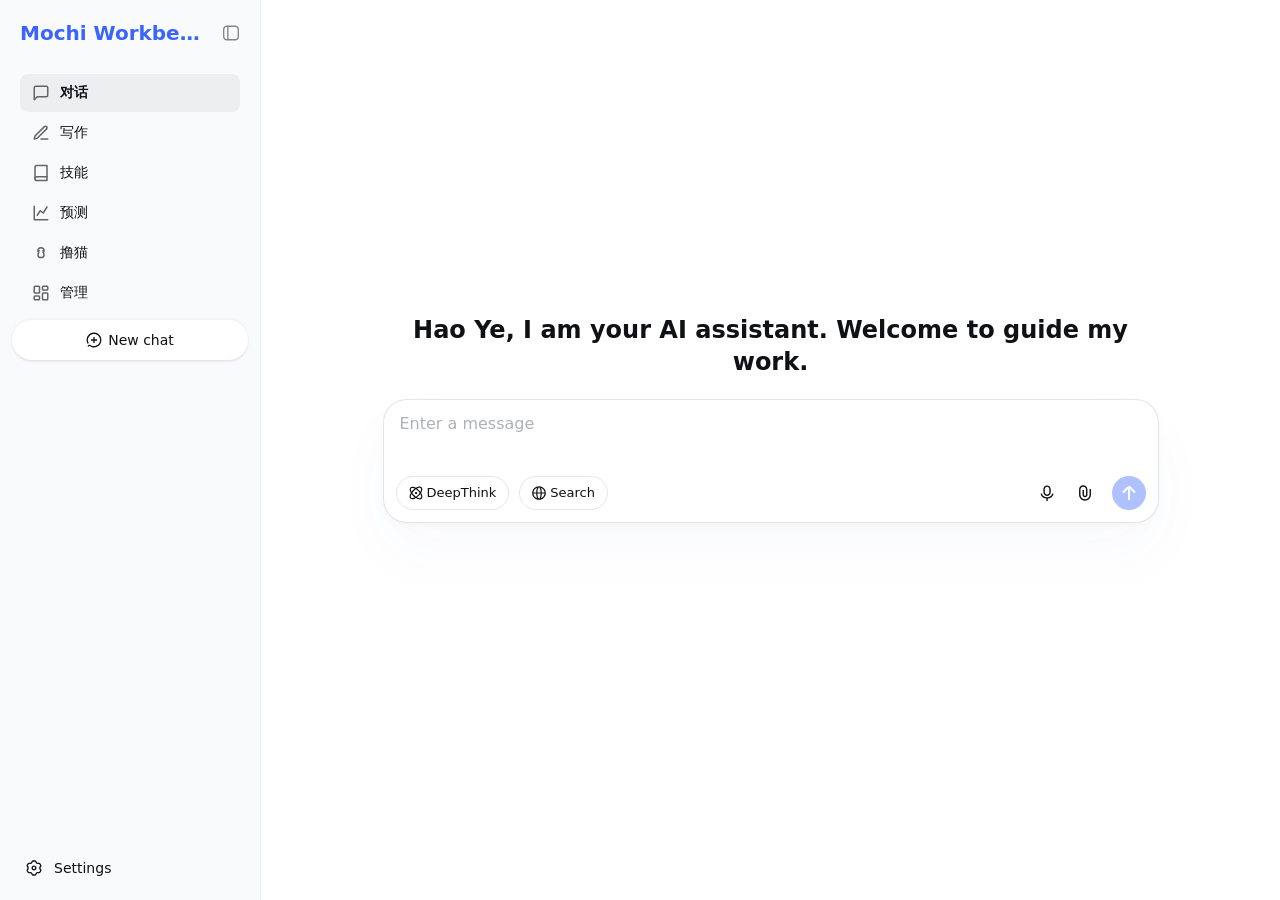
==== commit 7523740d: "预测页：搜全网体育预测文章 + AI 汇总比分（网关 /v1/search 代理搜狗/必应）" ====
--- a/deepseek-chat/index.html
+++ b/deepseek-chat/index.html
@@ -1 +1 @@
-<!doctype html><html lang="zh-CN"><head><meta charset="utf-8"><meta name="viewport" content="width=device-width,initial-scale=1"><meta name="theme-color" content="#ffffff"><title>墨池工作台</title><meta content="0.1.5" name="application-version"><script defer src="static/js/main.231f49fd.js"></script><link href="static/css/main.37e257ce.css" rel="stylesheet"></head><body><div id="root"></div></body></html>+<!doctype html><html lang="zh-CN"><head><meta charset="utf-8"><meta name="viewport" content="width=device-width,initial-scale=1"><meta name="theme-color" content="#ffffff"><title>墨池工作台</title><meta content="0.1.5" name="application-version"><script defer src="static/js/main.52fbf253.js"></script><link href="static/css/main.a593ee5e.css" rel="stylesheet"></head><body><div id="root"></div></body></html>
--- a/deepseek-chat/static/css/main.a593ee5e.css
+++ b/deepseek-chat/static/css/main.a593ee5e.css
@@ -0,0 +1 @@
+.trigger-_94788{display:contents}.tooltip-_94788{z-index:2000;box-sizing:border-box;background-color:var(--dsw-alias-tooltip-bg);max-width:calc(100vw - 28px);color:var(--dsw-static-neutral-bluish-00);pointer-events:none;border-radius:10px;padding:4px 8px;font-size:12px;line-height:1.5;position:fixed}[data-ds-dark-theme] .tooltip-_94788{color:var(--dsw-alias-label-primary);box-shadow:0 6px 16px rgba(0,0,0,.08),0 3px 6px -4px rgba(0,0,0,.12),0 9px 28px 8px rgba(0,0,0,.05)}.button-_7c3cd{cursor:pointer;transition:background-color var(--ds-transition-duration) var(--ds-ease-in-out);background-color:transparent;border:none;border-radius:50%;outline:none;flex-shrink:0;justify-content:center;align-items:center;padding:0;font-size:16px;display:inline-flex}.button-_7c3cd:active:not(:disabled){background-color:var(--dsw-alias-interactive-bg-hover)}@media (hover:hover){.button-_7c3cd:hover:not(:disabled){background-color:var(--dsw-alias-interactive-bg-hover)}}.button-_7c3cd:focus-visible{box-shadow:0 0 0 2px var(--dsw-alias-button-primary-fill)}.button-_7c3cd:disabled{cursor:not-allowed;color:var(--dsw-alias-label-caption)}.xs-_7c3cd{width:var(--ds-control-height-xs);height:var(--ds-control-height-xs)}.m-_7c3cd{width:34px;height:34px}.xl-_7c3cd{width:var(--ds-control-height-xl);height:var(--ds-control-height-xl)}.tertiary-_7c3cd{color:var(--dsw-alias-label-tertiary)}.primary-_7c3cd{color:var(--dsw-alias-label-primary)}.logo-cc04e9{background-color:var(--dsw-alias-markdown-citation);border-radius:50%;display:inline-flex;overflow:hidden}.img-cc04e9{object-fit:cover;width:100%;height:100%}.placeholder-cc04e9{background-color:var(--dsw-alias-markdown-citation);justify-content:center;align-items:center;width:100%;height:100%;display:flex}.fallback-cc04e9{color:var(--dsw-alias-label-tertiary)}.fallback-cc04e9 svg{width:70%;height:70%}.group-cc04e9{-webkit-user-select:none;-moz-user-select:none;-ms-user-select:none;user-select:none;margin-left:6px;display:inline-flex}.thumbnail-cc04e9{width:16px;height:16px;box-shadow:0 0 0 1px var(--search-row-site-logo-color,var(--dsw-alias-bg-base)), 0 0 0 1px var(--dsw-alias-bg-base);flex-shrink:0;margin-left:-4px;transition:box-shadow .2s}.thumbnail-cc04e9:first-of-type{margin-left:0}.anchor-a38882{text-decoration:none}.card-a38882{cursor:pointer;flex-direction:column;display:flex}.meta-a38882{padding-top:var(--search-view-card-meta-padding-top,0);font:var(--search-view-card-meta-font,500 12px/17px var(--dsw-font-family));align-items:center;gap:6px;display:flex}.siteIcon-a38882{flex-shrink:0;width:18px;height:18px}.siteName-a38882{text-overflow:ellipsis;white-space:nowrap;color:var(--search-view-card-secondary-color,var(--dsw-alias-label-secondary));overflow:hidden}.divider-a38882{background-color:var(--dsw-alias-border-l3);width:1px;height:12px;margin:0 3px}.date-a38882{color:var(--search-view-card-secondary-color,var(--dsw-alias-label-secondary));flex-shrink:0;font-weight:400}.title-a38882{font:var(--search-view-card-title-font,500 16px/25px var(--dsw-font-family));color:var(--dsw-alias-label-primary);line-clamp:2;-webkit-line-clamp:2;-webkit-box-orient:vertical;margin-top:6px;display:-webkit-box;overflow:hidden}.snippet-a38882{color:var(--search-view-card-secondary-color,var(--dsw-alias-label-secondary));line-clamp:2;-webkit-line-clamp:2;-webkit-box-orient:vertical;margin-top:6px;font-size:13px;line-height:20px;display:-webkit-box;overflow:hidden}.panel-_5cf57{box-sizing:border-box;border-left:1px solid var(--dsw-alias-border-l2);width:calc(50vw - 4rem);max-width:390px;height:100%;color:var(--dsw-alias-label-primary);background:var(--dsw-alias-bg-base);flex-direction:column;flex-shrink:0;display:flex}.header-_5cf57{box-sizing:border-box;border-bottom:1px solid var(--dsw-alias-border-l2);flex-shrink:0;align-items:center;height:60px;padding:0 14px 0 20px;display:flex}.title-_5cf57{text-overflow:ellipsis;white-space:nowrap;flex:1;font-size:14px;font-weight:500;line-height:22px;overflow:hidden}.content-_5cf57{--search-view-card-meta-font:var(--dsw-font-xs-13);--search-view-card-meta-padding-top:2px;--search-view-card-secondary-color:var(--dsw-alias-label-tertiary);--search-view-card-title-font:500 14px/22px var(--dsw-font-family);scrollbar-color:var(--scroll-color) transparent;flex:1;min-height:0;padding:8px;overflow-y:auto}.item-_5cf57{transition:background-color var(--ds-transition-duration) var(--ds-ease-in-out);border-radius:12px;margin-bottom:6px;padding:12px}.item-_5cf57:hover{background:var(--dsw-alias-interactive-bg-hover)}@media not all and (min-width:768px){.panel-_5cf57{z-index:700;border-left:none;width:auto;max-width:none;position:fixed;top:0;bottom:0;left:0;right:0}}.trigger-b81146{box-sizing:border-box;background:var(--dsw-specific-selector);min-width:90px;max-width:100%;height:36px;color:var(--dsw-alias-label-primary);font:inherit;white-space:nowrap;cursor:pointer;transition:background-color var(--ds-transition-duration) var(--ds-ease-in-out), color var(--ds-transition-duration) var(--ds-ease-in-out);border:none;border-radius:18px;outline:none;flex-shrink:0;align-items:center;padding:0 42px 0 14px;font-size:14px;line-height:22px;display:inline-flex;position:relative}.trigger-b81146:hover:not(:disabled){background:var(--dsw-alias-interactive-bg-hover-accent)}.trigger-b81146:focus-visible{box-shadow:inset 0 0 0 2px var(--dsw-alias-brand-primary)}.trigger-b81146:disabled{color:var(--dsw-alias-label-caption);cursor:default}.trigger-b81146>span:first-child{text-overflow:ellipsis;overflow:hidden}.open-b81146,.placeholder-b81146{color:var(--dsw-alias-label-tertiary)}.arrow-b81146{color:var(--dsw-alias-label-secondary);pointer-events:none;display:flex;position:absolute;top:50%;right:14px;transform:translateY(-50%)}.menu-b81146{z-index:1050;box-sizing:border-box;overscroll-behavior:contain;border:1px solid var(--dsw-alias-border-inverted);background:var(--dsw-specific-menu);border-radius:12px;min-width:124px;max-width:280px;padding:4px;position:fixed;overflow-y:auto;box-shadow:0 0 1px rgba(0,0,0,.2),0 0 4px rgba(0,0,0,.02),0 12px 32px rgba(0,0,0,.08)}.option-b81146{box-sizing:border-box;min-height:40px;color:var(--dsw-alias-label-primary);white-space:normal;cursor:pointer;-webkit-user-select:none;-moz-user-select:none;-ms-user-select:none;user-select:none;transition:background-color var(--ds-transition-duration) var(--ds-ease-in-out);border-radius:10px;justify-content:space-between;align-items:center;gap:8px;padding:4px 10px;font-size:14px;line-height:22px;display:flex}.option-b81146:hover{background:var(--dsw-alias-interactive-bg-hover)}.mask-_4f2ab{z-index:1000;cursor:copy;pointer-events:none;-webkit-backdrop-filter:blur(10px);backdrop-filter:blur(10px);background-color:rgba(255,255,255,.7);justify-content:center;align-items:center;display:flex;position:fixed;top:0;bottom:0;left:0;right:0}[data-ds-dark-theme] .mask-_4f2ab{background-color:rgba(39,39,48,.7)}.wrap-_4f2ab{box-sizing:border-box;width:100%;color:var(--dsw-alias-label-primary);text-align:center;flex-direction:column;align-items:center;margin-top:-3%;padding:0 40px;display:flex}.title-_4f2ab{margin-top:16px;font-size:20px;line-height:28px}.desc-_4f2ab{color:var(--dsw-alias-label-tertiary);margin-top:16px;font-size:14px;line-height:22px}.card-_282ec{box-sizing:border-box;border:1px solid var(--dsw-alias-border-l2);background-color:var(--dsw-specific-input-major);cursor:default;border-radius:16px;flex-shrink:0;align-items:center;width:240px;min-height:64px;padding:0 12px 0 14px;transition:background-color .2s ease-in-out;display:flex;position:relative}.card-_282ec>a{position:absolute;top:0;bottom:0;left:0;right:0}.card-_282ec:hover .remove-_282ec{opacity:1}.clickable-_282ec{cursor:pointer}.clickable-_282ec:hover{background-color:var(--dsw-alias-interactive-bg-hover)}.editable-_282ec{padding-right:24px}.failed-_282ec{border-color:var(--dsw-alias-state-error-primary)}.failed-_282ec .subCaption-_282ec{color:var(--dsw-alias-state-error-primary)}.icon-_282ec{width:28px;height:28px;color:var(--dsw-alias-label-tertiary);flex-shrink:0;justify-content:center;align-items:center;margin-right:10px;display:flex}.retry-_282ec svg{width:18px;height:18px;color:var(--dsw-alias-label-secondary)}.spinner-_282ec{box-sizing:border-box;border:2px solid var(--dsw-alias-border-l2);border-top-color:var(--dsw-alias-label-tertiary);border-radius:50%;width:16px;height:16px;animation:.8s linear infinite spin-_282ec}@keyframes spin-_282ec{to{transform:rotate(360deg)}}.content-_282ec{-webkit-user-select:none;-moz-user-select:none;-ms-user-select:none;user-select:none;flex:1;min-width:0;padding:10px 0}.caption-_282ec{white-space:nowrap;text-overflow:ellipsis;color:var(--dsw-alias-label-primary);font-size:14px;font-weight:400;line-height:22px;overflow:hidden}.subCaption-_282ec{white-space:nowrap;text-overflow:ellipsis;color:var(--dsw-alias-label-tertiary);font-size:12px;line-height:18px;overflow:hidden}.remove-_282ec{width:18px;height:18px;color:var(--dsw-alias-label-primary-inverted);background-color:var(--dsw-alias-button-contrast-fill);cursor:pointer;opacity:0;border:none;border-radius:50%;justify-content:center;align-items:center;padding:0;transition:opacity .2s ease-in-out;display:flex;position:absolute;top:4px;right:4px}.invalidRemove-_282ec{opacity:1;color:var(--dsw-alias-label-primary-foreground);background-color:var(--dsw-alias-state-error-primary)}.wrapper-ed6f47{--line-height:24px;--input-padding-top:12px;box-sizing:border-box;cursor:text;width:100%;font-size:16px;line-height:var(--line-height);border:1px solid var(--dsw-alias-border-l2-darkmode-thin);background:var(--dsw-specific-input-major);border-radius:24px;flex-direction:column;display:flex;overflow:hidden}.session-ed6f47{box-shadow:0 4px 10px rgba(0,0,0,.02),0 2px 4px rgba(0,0,0,.04)}.home-ed6f47{box-shadow:0 4px 12px rgba(0,0,0,.02),0 2px 2px rgba(72,104,178,.01),0 30px 60px rgba(72,104,178,.03)}[data-ds-dark-theme] .home-ed6f47{box-shadow:none}.attachments-ed6f47{cursor:default;align-items:flex-end;gap:10px;padding:12px 12px 0;display:flex;overflow-x:auto}.attachment-ed6f47{box-sizing:border-box;border:1px solid var(--dsw-alias-border-l2);background-color:var(--dsw-alias-bg-skeleton);border-radius:16px;flex-shrink:0;width:64px;height:64px;position:relative;overflow:hidden}.attachment-ed6f47 img{object-fit:cover;width:100%;height:100%;display:block}.attachment-ed6f47:hover .remove-ed6f47{opacity:1}.uploading-ed6f47{background-color:rgba(0,0,0,.3);position:absolute;top:0;bottom:0;left:0;right:0}.uploading-ed6f47:after{content:"";border:2px solid rgba(255,255,255,.4);border-top-color:#fff;border-radius:50%;width:16px;height:16px;margin:-10px 0 0 -10px;animation:.8s linear infinite spin-ed6f47;position:absolute;top:50%;left:50%}@keyframes spin-ed6f47{to{transform:rotate(360deg)}}.attachmentFailed-ed6f47{border-color:var(--dsw-alias-state-error-primary)}.failed-ed6f47{cursor:pointer;color:var(--dsw-static-neutral-bluish-00);background-color:rgba(0,0,0,.48);border:none;flex-direction:column;justify-content:center;align-items:center;padding:0 3px;display:flex;position:absolute;top:0;bottom:0;left:0;right:0}.failed-ed6f47 svg{width:18px;height:18px}.failedStatic-ed6f47{cursor:default;background-color:rgba(0,0,0,.24);justify-content:flex-end;padding-bottom:7px}.failedReason-ed6f47{text-align:center;word-break:break-word;-webkit-line-clamp:2;-webkit-box-orient:vertical;max-width:100%;margin-top:2px;font-size:11px;font-weight:500;line-height:14px;display:-webkit-box;overflow:hidden}.remove-ed6f47{z-index:1;width:18px;height:18px;color:var(--dsw-alias-label-primary-inverted);background-color:var(--dsw-alias-button-contrast-fill);-webkit-filter:drop-shadow(0 0 .5px rgba(0,0,0,.2));filter:drop-shadow(0 0 .5px rgba(0,0,0,.2));cursor:pointer;opacity:0;transition:opacity var(--ds-transition-duration) var(--ds-ease-in-out);border:none;border-radius:50%;justify-content:center;align-items:center;padding:0;display:flex;position:absolute;top:4px;right:4px}.invalidRemove-ed6f47{opacity:1;color:var(--dsw-alias-label-primary-foreground);background-color:var(--dsw-alias-state-error-primary)}.textareaWrapper-ed6f47{width:100%;position:relative}.textarea-ed6f47,.mirror-ed6f47{box-sizing:border-box;width:100%;min-height:calc(var(--line-height) * 2 + var(--input-padding-top));padding:var(--input-padding-top) 12px 0 16px;font:inherit;line-height:inherit;font-variant-ligatures:no-contextual;word-break:break-word;white-space:pre-wrap;border:none;margin:0;display:block;overflow:auto}.textarea-ed6f47{resize:none;overscroll-behavior:contain;height:100%;color:var(--dsw-alias-label-primary);caret-color:var(--dsw-alias-brand-text);background-color:transparent;outline:none;position:absolute}.textarea-ed6f47::-webkit-input-placeholder{color:var(--dsw-alias-label-caption);-webkit-user-select:none;-moz-user-select:none;-ms-user-select:none;user-select:none}.textarea-ed6f47::-ms-input-placeholder{color:var(--dsw-alias-label-caption);-webkit-user-select:none;-moz-user-select:none;-ms-user-select:none;user-select:none}.textarea-ed6f47::placeholder{color:var(--dsw-alias-label-caption);-webkit-user-select:none;-moz-user-select:none;-ms-user-select:none;user-select:none}.textareaHidden-ed6f47{visibility:hidden}@media not all and (min-width:440px){.textarea-ed6f47,.mirror-ed6f47{min-height:calc(var(--line-height) * 1.25 + var(--input-padding-top))}}.mirror-ed6f47{visibility:hidden;pointer-events:none;max-height:336px}@media not all and (min-width:768px){.wrapper-ed6f47{max-height:calc(var(--app-viewport-height,100dvh) - 120px);flex-shrink:0}.textareaWrapper-ed6f47{min-height:0}.attachments-ed6f47,.functionRow-ed6f47{flex-shrink:0}}.functionRow-ed6f47{flex-wrap:wrap;align-items:center;gap:8px;margin-top:4px;padding:12px;display:flex}.functionRow-ed6f47 .modelSelect-ed6f47{max-width:160px}@media (max-width:480px){.functionRow-ed6f47 .modelSelect-ed6f47{flex:100%;max-width:100%}.functionRow-ed6f47 .toggleLabel-ed6f47{display:none}.functionRow-ed6f47 .toggle-ed6f47{padding:0 10px}}.toggles-ed6f47{flex:1;align-items:center;gap:10px;min-width:0;display:flex}.collapsedToggles-ed6f47 .toggleLabel-ed6f47{display:none}.toggle-ed6f47{border:1px solid var(--dsw-alias-border-l2);height:34px;color:var(--dsw-alias-label-primary);font:inherit;white-space:nowrap;cursor:pointer;-webkit-user-select:none;-moz-user-select:none;-ms-user-select:none;user-select:none;background-color:transparent;border-radius:18px;flex-shrink:0;justify-content:center;align-items:center;gap:4px;padding:0 12px;font-size:13px;font-weight:500;line-height:20px;transition-property:border,background;transition-duration:.2s;display:inline-flex}.toggle-ed6f47:hover:not(:disabled){background-color:var(--dsw-alias-interactive-bg-hover)}.toggle-ed6f47:disabled{opacity:.4;cursor:not-allowed}.toggle-ed6f47.selected-ed6f47{background-color:var(--dsw-alias-button-ghost-active-fill);color:var(--dsw-alias-brand-text);border-color:var(--dsw-alias-button-ghost-active-border)}.toggle-ed6f47.selected-ed6f47:hover{background-color:var(--dsw-alias-button-ghost-active-hover)}.right-ed6f47{flex-shrink:0;align-items:center;gap:4px;margin-left:auto;display:flex}.sendButton-ed6f47{background:var(--dsw-alias-button-primary-fill);width:34px;height:34px;color:var(--dsw-static-neutral-bluish-00);cursor:pointer;border:none;border-radius:50%;flex-shrink:0;justify-content:center;align-items:center;margin-left:6px;padding:0;transition:background .2s;display:flex}.sendButton-ed6f47:not(.disabled-ed6f47):hover{background:var(--dsw-alias-button-primary-hover)}.sendButton-ed6f47.disabled-ed6f47{opacity:.4;cursor:not-allowed}.timer-_1bdad{color:var(--dsw-alias-label-caption);font-variant-numeric:tabular-nums;white-space:nowrap;flex-shrink:0;align-items:center;font-size:12px;line-height:17px;display:inline-flex}@media not all and (min-width:768px){.timer-_1bdad{display:none}}.button-_1bdad{width:34px;height:34px;color:var(--dsw-alias-label-primary);cursor:pointer;transition:background-color var(--ds-transition-duration) var(--ds-ease-in-out);background-color:transparent;border:none;border-radius:50%;outline:none;flex-shrink:0;justify-content:center;align-items:center;padding:0;display:inline-flex}.button-_1bdad:active:not(.recording-_1bdad):not(.disabled-_1bdad){background-color:var(--dsw-alias-interactive-bg-hover)}@media (hover:hover){.button-_1bdad:hover:not(.recording-_1bdad):not(.disabled-_1bdad){background-color:var(--dsw-alias-interactive-bg-hover)}}.button-_1bdad:focus-visible{box-shadow:0 0 0 2px var(--dsw-alias-button-primary-fill)}.disabled-_1bdad{color:var(--dsw-alias-label-caption);cursor:not-allowed}.active-_1bdad{justify-content:center;align-items:center;width:26px;height:26px;display:flex;position:relative}.halo-_1bdad{background-color:var(--dsw-alias-brand-primary);opacity:.2;border-radius:50%;animation:.15s ease-out both haloEnter-_1bdad,1.8s ease-in-out .15s infinite haloBreath-_1bdad;position:absolute;top:0;bottom:0;left:0;right:0}.core-_1bdad{background-color:var(--dsw-alias-brand-primary);opacity:.75;border-radius:50%;animation:.2s ease-out .14s both coreEnter-_1bdad;position:absolute;top:2px;bottom:2px;left:2px;right:2px}.outline-_1bdad{color:var(--dsw-alias-brand-primary);animation:.12s ease-out .14s both fadeOut-_1bdad;display:flex;position:absolute}.glyph-_1bdad{color:var(--dsw-static-neutral-bluish-00);animation:.1s ease-out .26s both fadeIn-_1bdad;display:flex;position:relative}@keyframes haloEnter-_1bdad{0%{opacity:0;transform:scale(.6)}to{opacity:.2;transform:scale(1)}}@keyframes haloBreath-_1bdad{0%,to{scale:1}50%{scale:1.1}}@keyframes coreEnter-_1bdad{0%{opacity:0;transform:scale(.6)}to{opacity:.75;transform:scale(1)}}@keyframes fadeOut-_1bdad{to{opacity:0}}@keyframes fadeIn-_1bdad{0%{opacity:0}}@media (prefers-reduced-motion:reduce){.halo-_1bdad,.core-_1bdad,.glyph-_1bdad{animation:none}.outline-_1bdad{display:none}.halo-_1bdad{scale:none}}.loading-_1bdad{box-sizing:border-box;border:1.5px solid var(--dsw-alias-border-l2);border-top-color:var(--dsw-alias-label-tertiary);border-radius:50%;width:14px;height:14px;animation:.8s linear infinite spin-_1bdad}@keyframes spin-_1bdad{to{transform:rotate(360deg)}}.spectrum-_62476{opacity:.7;pointer-events:none;justify-content:center;align-items:center;gap:3px;height:36px;display:flex;position:absolute;top:calc(50% + 8px);left:16px;right:12px;translate:0 -50%}.bar-_62476{background-color:var(--dsw-alias-button-info-hover,#679efe);transform-origin:50%;will-change:transform;border-radius:1px;flex-shrink:0;width:2px;height:5px}.button-_074b8{box-sizing:border-box;min-width:72px;font:inherit;cursor:pointer;white-space:nowrap;-webkit-user-select:none;-moz-user-select:none;-ms-user-select:none;user-select:none;transition:background-color var(--ds-transition-duration) var(--ds-ease-in-out), opacity var(--ds-transition-duration) var(--ds-ease-in-out);border:1px solid transparent;border-radius:4096px;outline:none;justify-content:center;align-items:center;padding:0 14px;font-size:14px;font-weight:500;line-height:22px;display:inline-flex}.button-_074b8:focus-visible{box-shadow:0 0 0 2px var(--dsw-alias-button-primary-fill)}.button-_074b8:disabled{opacity:.45;cursor:not-allowed}.l-_074b8{height:var(--ds-control-height-l)}.m-_074b8{height:var(--ds-control-height-m);gap:4px}.m-_074b8 svg{width:14px;height:14px}.s-_074b8{height:var(--ds-control-height-s);min-width:58px}.block-_074b8{width:100%}.primary-_074b8{color:var(--dsw-alias-label-primary-foreground);background-color:var(--dsw-alias-button-primary-fill)}.primary-_074b8:hover:not(:disabled){background-color:var(--dsw-alias-button-primary-hover)}.outlined-_074b8{color:var(--dsw-alias-label-primary);border-color:var(--dsw-alias-border-l2);background-color:transparent;font-weight:400}.outlined-_074b8:hover:not(:disabled){background-color:var(--dsw-alias-interactive-bg-hover)}.danger-_074b8{color:var(--dsw-static-neutral-bluish-00);background-color:var(--dsw-alias-state-error-primary)}.danger-_074b8:hover:not(:disabled){background-color:var(--dsw-alias-state-error-secondary)}.dangerOutlined-_074b8{color:var(--dsw-alias-state-error-primary);border-color:var(--dsw-alias-state-error-primary);background-color:transparent;font-weight:400}.dangerOutlined-_074b8:hover:not(:disabled){background-color:var(--dsw-alias-interactive-bg-hover-danger)}.dangerOutlined-_074b8:focus-visible{box-shadow:0 0 0 2px var(--dsw-alias-state-error-primary)}.card-bab5a2{z-index:950;box-sizing:border-box;border:1px solid var(--dsw-alias-border-inverted);background:var(--dsw-specific-menu);max-width:355px;box-shadow:var(--dsw-shadow-lv3);border-radius:12px;padding:16px;position:fixed}.container-_094a5{justify-content:space-between;align-items:center;width:100%;padding:6px;display:flex}.name-_094a5{color:var(--dsw-alias-label-primary);font-family:var(--ds-font-family-code);margin-left:8px;font-size:12px;line-height:18px}.button-_094a5{height:28px;color:var(--dsw-alias-label-secondary);font:inherit;cursor:pointer;-webkit-user-select:none;-moz-user-select:none;-ms-user-select:none;user-select:none;background:0 0;border:none;border-radius:8px;align-items:center;gap:3px;padding:0 10px;font-size:13px;line-height:20px;display:inline-flex}.button-_094a5:active{background-color:var(--dsw-alias-interactive-bg-hover)}@media (hover:hover){.button-_094a5:hover{background-color:var(--dsw-alias-interactive-bg-hover)}}.button-_094a5 svg{width:14px;height:14px}.ds-markdown{font:var(--dsw-font-markdown-base);color:var(--dsw-alias-label-primary)}.ds-markdown strong{font-weight:600}.ds-markdown img{max-width:100%}.ds-markdown h1{font:var(--dsw-font-markdown-h1)}.ds-markdown h2{font:var(--dsw-font-markdown-h2)}.ds-markdown h3{font:var(--dsw-font-markdown-h3)}.ds-markdown h4{font:var(--dsw-font-markdown-h4)}.ds-markdown h5,.ds-markdown h6{font:var(--dsw-font-markdown-base-strong)}.ds-markdown h1 strong,.ds-markdown h2 strong,.ds-markdown h3 strong,.ds-markdown h4 strong,.ds-markdown h5 strong,.ds-markdown h6 strong{font-weight:inherit}.ds-markdown h1,.ds-markdown h2,.ds-markdown h3{margin:32px 0 16px}.ds-markdown h4,.ds-markdown h5,.ds-markdown h6,.ds-markdown .ds-markdown-paragraph{margin:16px 0}.ds-markdown h4+ul,.ds-markdown h5+ul,.ds-markdown h6+ul,.ds-markdown h4+ol,.ds-markdown h5+ol,.ds-markdown h6+ol{margin-top:8px}:is(.ds-markdown h4:has(+ul),.ds-markdown h5:has(+ul),.ds-markdown h6:has(+ul),.ds-markdown h4:has(+ol),.ds-markdown h5:has(+ol),.ds-markdown h6:has(+ol)){margin-bottom:8px}.ds-markdown a:not(.ds-a){color:var(--dsw-alias-brand-text);transition:box-shadow var(--ds-transition-duration) var(--ds-ease-in-out);border:2px solid rgba(255,255,255,0);border-width:2px 3px;margin-left:-3px;margin-right:-3px;text-decoration:none;position:relative}.ds-markdown a:not(.ds-a):hover,.ds-markdown a:not(.ds-a) :focus{-webkit-text-decoration:underline var(--dsw-alias-brand-text);-webkit-text-decoration:underline var(--dsw-alias-brand-text);text-decoration:underline var(--dsw-alias-brand-text);outline:none}.ds-markdown a:not(.ds-a):focus-visible{box-shadow:0 0 0 2px var(--dsw-alias-brand-text)}.ds-markdown li>ul,.ds-markdown li>ol{margin-top:4px}.ds-markdown ul,.ds-markdown ol{margin:16px 0;padding-left:18px}.ds-markdown li:not(:first-child){margin-top:6px}.ds-markdown li::marker{color:var(--dsw-alias-label-secondary);line-height:28px}.ds-markdown ul>.ds-markdown-task-list-item{list-style:none}.ds-markdown ul>.ds-markdown-task-list-item>.ds-markdown-task-checkbox{margin-left:-18px}.ds-markdown .ds-markdown-task-list-item>.ds-markdown-task-checkbox{color:var(--dsw-alias-label-secondary)}.ds-markdown .ds-markdown-task-list-item>.ds-markdown-task-checkbox+.ds-markdown-paragraph{display:inline}.ds-markdown ul ol,.ds-markdown ol ol{padding-left:0;list-style-position:inside}:is(.ds-markdown ul ol,.ds-markdown ol ol) li p{display:inline}.ds-markdown hr{background:var(--dsw-alias-border-l2);border:none;height:1px;margin:32px 0;display:block}.ds-markdown blockquote{border-left:2px solid var(--dsw-alias-label-caption);margin:16px 0 0;padding-left:14px}.ds-markdown table{border-collapse:collapse;width:-webkit-max-content;width:-moz-max-content;width:max-content;max-width:-webkit-max-content;max-width:-moz-max-content;max-width:max-content}.ds-markdown th{border-bottom:1px solid var(--dsw-alias-border-l3);font:var(--dsw-font-markdown-table-head);border-top:none;min-width:100px;max-width:min(30vw,320px);padding:10px 16px}.ds-markdown th:not(:-webkit-any(:lang(ae),:lang(ar),:lang(arc),:lang(bcc),:lang(bqi),:lang(ckb),:lang(dv),:lang(fa),:lang(glk),:lang(he),:lang(ku),:lang(mzn),:lang(nqo),:lang(pnb),:lang(ps),:lang(sd),:lang(ug),:lang(ur),:lang(yi))){text-align:left}.ds-markdown th:not(:-moz-any(:lang(ae),:lang(ar),:lang(arc),:lang(bcc),:lang(bqi),:lang(ckb),:lang(dv),:lang(fa),:lang(glk),:lang(he),:lang(ku),:lang(mzn),:lang(nqo),:lang(pnb),:lang(ps),:lang(sd),:lang(ug),:lang(ur),:lang(yi))){text-align:left}.ds-markdown th:not(:is(:lang(ae),:lang(ar),:lang(arc),:lang(bcc),:lang(bqi),:lang(ckb),:lang(dv),:lang(fa),:lang(glk),:lang(he),:lang(ku),:lang(mzn),:lang(nqo),:lang(pnb),:lang(ps),:lang(sd),:lang(ug),:lang(ur),:lang(yi))){text-align:left}.ds-markdown th:-webkit-any(:lang(ae),:lang(ar),:lang(arc),:lang(bcc),:lang(bqi),:lang(ckb),:lang(dv),:lang(fa),:lang(glk),:lang(he),:lang(ku),:lang(mzn),:lang(nqo),:lang(pnb),:lang(ps),:lang(sd),:lang(ug),:lang(ur),:lang(yi)){text-align:right}.ds-markdown th:-moz-any(:lang(ae),:lang(ar),:lang(arc),:lang(bcc),:lang(bqi),:lang(ckb),:lang(dv),:lang(fa),:lang(glk),:lang(he),:lang(ku),:lang(mzn),:lang(nqo),:lang(pnb),:lang(ps),:lang(sd),:lang(ug),:lang(ur),:lang(yi)){text-align:right}.ds-markdown th:is(:lang(ae),:lang(ar),:lang(arc),:lang(bcc),:lang(bqi),:lang(ckb),:lang(dv),:lang(fa),:lang(glk),:lang(he),:lang(ku),:lang(mzn),:lang(nqo),:lang(pnb),:lang(ps),:lang(sd),:lang(ug),:lang(ur),:lang(yi)){text-align:right}.ds-markdown th:first-child{padding-left:0}.ds-markdown td{border-bottom:1px solid var(--dsw-alias-border-l2);font:var(--dsw-font-markdown-table);min-width:100px;max-width:min(30vw,320px);padding:10px 16px}.ds-markdown td:first-child{padding-left:0}.ds-markdown td:last-child{padding-right:0}.ds-markdown pre{font-family:var(--ds-font-family-code);margin:16px 0;overflow:auto}.ds-markdown code{box-sizing:border-box;font:var(--dsw-font-markdown-code);font-family:var(--ds-font-family-code);background-color:var(--dsw-alias-markdown-inline-code);border-radius:6px;align-items:center;padding:0 5px;display:inline-flex;font-size:.875em!important}:is(.ds-markdown h1,.ds-markdown h2,.ds-markdown h3,.ds-markdown h4,.ds-markdown h5,.ds-markdown h6) code{font:inherit;font-family:var(--ds-font-family-code)}.ds-markdown table code{font-size:13px}.ds-markdown-math.katex-display{text-align:center;max-width:100%;padding:4px;display:block;overflow-x:auto;overflow-y:hidden}.ds-markdown>* .ds-markdown-math{margin:16px 0}.ds-markdown>* .ds-markdown-math:first-child{margin-top:0}.ds-markdown>* .ds-markdown-math:last-child{margin-bottom:0}.ds-markdown li>.ds-markdown-paragraph{margin:8px 0}.ds-markdown li>:first-child{margin-top:0}.ds-markdown li>:last-child:not(.md-code-block){margin-bottom:0}.ds-markdown .ds-markdown-paragraph:first-child{margin-top:0!important}.ds-markdown .ds-markdown-paragraph:last-child{margin-bottom:0!important}.ds-markdown>:first-child{margin-top:0!important}.ds-markdown>:last-child{margin-bottom:0!important}.ds-markdown-html{font-family:var(--ds-font-family-code)}.ds-markdown-cite{font-variant:tabular-nums;min-width:14px;height:14px;box-shadow:inset 0 0 0 .5px var(--dsw-alias-border-l1);box-sizing:border-box;-webkit-user-select:none;-moz-user-select:none;-ms-user-select:none;user-select:none;white-space:nowrap;background:var(--dsw-alias-markdown-placeholder);font:500 9px/14px var(--ds-font-family-code);color:var(--dsw-alias-label-tertiary);cursor:pointer;border-radius:6px 6px 6px 0;flex-shrink:0;justify-content:center;align-items:center;margin:0 2px;padding:0 4px;display:inline-flex;position:relative;top:-5px}.ds-markdown-cite+.ds-markdown-cite{margin-left:0}.ds-markdown-cite:hover{background:var(--dsw-alias-markdown-citation)}.ds-markdown .md-code-block{margin:16px 0}.md-code-block{--dsl-code-block-banner-background-color:var(--dsw-alias-markdown-code-block-banner);--dsl-code-block-border-radius:12px;--dsl-code-block-banner-font:var(--dsw-font-xs-13);--dsl-code-block-content-font:var(--dsw-font-markdown-code-block);color:var(--dsw-alias-label-primary);background:var(--dsw-alias-markdown-code-block);border-radius:var(--dsl-code-block-border-radius)}.md-code-block:not(:last-child){margin-bottom:11px}.md-code-block-banner{background:var(--dsl-code-block-banner-background-color);font:var(--dsl-code-block-banner-font);border-top-left-radius:var(--dsl-code-block-border-radius);border-top-right-radius:var(--dsl-code-block-border-radius);justify-content:space-between;display:flex}.md-code-block>pre{font:var(--dsl-code-block-content-font);white-space:pre-wrap;word-break:break-all;padding:16px;margin:0!important}.markdown-table-wrapper{overflow-x:auto}.md-code-block-switch{gap:4px;display:flex}.md-code-block-switch [aria-pressed=true]{background:var(--dsw-alias-markdown-code-block);color:var(--dsw-alias-label-primary)}.md-mermaid-diagram{text-align:center;padding:16px;overflow:auto}.md-mermaid-diagram>svg{max-width:100%;height:auto;margin:0 auto;display:block}.md-mermaid-status{min-height:160px;color:var(--dsw-alias-label-secondary);justify-content:center;align-items:center;padding:16px;font-size:14px;display:flex}body.dark .md-code-block .token.comment,body.dark .md-code-block .token.prolog,body.dark .md-code-block .token.doctype,body.dark .md-code-block .token.cdata{color:#8da1b9}body.dark .md-code-block .token.punctuation{color:#e3eaf2}body.dark .md-code-block .token.delimiter.important,body.dark .md-code-block .token.selector .parent,body.dark .md-code-block .token.tag,body.dark .md-code-block .token.tag .token.punctuation{color:#6cc}body.dark .md-code-block .token.attr-name,body.dark .md-code-block .token.boolean,body.dark .md-code-block .token.boolean.important,body.dark .md-code-block .token.number,body.dark .md-code-block .token.constant,body.dark .md-code-block .token.selector .token.attribute{color:#e6d37a}body.dark .md-code-block .token.class-name,body.dark .md-code-block .token.key,body.dark .md-code-block .token.parameter,body.dark .md-code-block .token.property,body.dark .md-code-block .token.property-access,body.dark .md-code-block .token.variable{color:#6cb8e6}body.dark .md-code-block .token.attr-value,body.dark .md-code-block .token.inserted,body.dark .md-code-block .token.color,body.dark .md-code-block .token.selector .token.value,body.dark .md-code-block .token.string,body.dark .md-code-block .token.string .token.url-link{color:#91d076}body.dark .md-code-block .token.builtin,body.dark .md-code-block .token.keyword-array,body.dark .md-code-block .token.package,body.dark .md-code-block .token.regex{color:#f4adf4}body.dark .md-code-block .token.function,body.dark .md-code-block .token.selector .token.class,body.dark .md-code-block .token.selector .token.id{color:#c699e3}body.dark .md-code-block .token.atrule .token.rule,body.dark .md-code-block .token.combinator,body.dark .md-code-block .token.keyword,body.dark .md-code-block .token.operator,body.dark .md-code-block .token.pseudo-class,body.dark .md-code-block .token.pseudo-element,body.dark .md-code-block .token.selector,body.dark .md-code-block .token.unit{color:#e9ae7e}body.dark .md-code-block .token.deleted,body.dark .md-code-block .token.important{color:#cd6660}body.dark .md-code-block .token.keyword-this,body.dark .md-code-block .token.this{color:#6cb8e6}body.dark .md-code-block .token.important,body.dark .md-code-block .token.keyword-this,body.dark .md-code-block .token.this,body.dark .md-code-block .token.bold{font-weight:700}body.dark .md-code-block .token.delimiter.important{font-weight:inherit}body.dark .md-code-block .token.italic{font-style:italic}body.dark .md-code-block .token.entity{cursor:help}body.dark .md-code-block .language-markdown .token.title,body.dark .md-code-block .language-markdown .token.title .token.punctuation{color:#6cb8e6;font-weight:700}body.dark .md-code-block .language-markdown .token.blockquote.punctuation{color:#f4adf4}body.dark .md-code-block .language-markdown .token.code{color:#6cc}body.dark .md-code-block .language-markdown .token.hr.punctuation{color:#6cb8e6}body.dark .md-code-block .language-markdown .token.url .token.content{color:#91d076}body.dark .md-code-block .language-markdown .token.url-link{color:#e6d37a}body.dark .md-code-block .language-markdown .token.list.punctuation{color:#f4adf4}body.dark .md-code-block .language-markdown .token.table-header,body.dark .md-code-block .language-json .token.operator{color:#e3eaf2}body.dark .md-code-block .language-scss .token.variable{color:#6cc}body.dark .md-code-block .token.token.tab:not(:empty):before,body.dark .md-code-block .token.token.cr:before,body.dark .md-code-block .token.token.lf:before,body.dark .md-code-block .token.token.space:before{color:#8da1b9}body.dark .md-code-block div.code-toolbar>.toolbar.toolbar>.toolbar-item>a,body.dark .md-code-block div.code-toolbar>.toolbar.toolbar>.toolbar-item>button{color:#111b27;background:#6cb8e6}body.dark .md-code-block div.code-toolbar>.toolbar.toolbar>.toolbar-item>a:hover,body.dark .md-code-block div.code-toolbar>.toolbar.toolbar>.toolbar-item>a:focus,body.dark .md-code-block div.code-toolbar>.toolbar.toolbar>.toolbar-item>button:hover,body.dark .md-code-block div.code-toolbar>.toolbar.toolbar>.toolbar-item>button:focus{color:#111b27;background:rgba(108,184,230,.855);text-decoration:none}body.dark .md-code-block div.code-toolbar>.toolbar.toolbar>.toolbar-item>span,body.dark .md-code-block div.code-toolbar>.toolbar.toolbar>.toolbar-item>span:hover,body.dark .md-code-block div.code-toolbar>.toolbar.toolbar>.toolbar-item>span:focus{color:#111b27;background:#8da1b9}body.dark .md-code-block .line-highlight.line-highlight{background:linear-gradient(90deg,rgba(60,82,109,.373) 70%,rgba(60,82,109,.333))}body.dark .md-code-block .line-highlight.line-highlight:before,body.dark .md-code-block .line-highlight.line-highlight[data-end]:after{color:#111b27;background-color:#8da1b9;box-shadow:0 1px #3c526d}body.dark .md-code-block pre[id].linkable-line-numbers.linkable-line-numbers span.line-numbers-rows>span:hover:before{background-color:rgba(141,161,185,.094)}body.dark .md-code-block .line-numbers.line-numbers .line-numbers-rows{background:rgba(11,18,27,.48);border-right:1px solid #0b121b}body.dark .md-code-block .line-numbers .line-numbers-rows>span:before{color:rgba(141,161,185,.855)}body.dark .md-code-block .rainbow-braces .token.token.punctuation.brace-level-1,body.dark .md-code-block .rainbow-braces .token.token.punctuation.brace-level-5,body.dark .md-code-block .rainbow-braces .token.token.punctuation.brace-level-9{color:#e6d37a}body.dark .md-code-block .rainbow-braces .token.token.punctuation.brace-level-2,body.dark .md-code-block .rainbow-braces .token.token.punctuation.brace-level-6,body.dark .md-code-block .rainbow-braces .token.token.punctuation.brace-level-10{color:#f4adf4}body.dark .md-code-block .rainbow-braces .token.token.punctuation.brace-level-3,body.dark .md-code-block .rainbow-braces .token.token.punctuation.brace-level-7,body.dark .md-code-block .rainbow-braces .token.token.punctuation.brace-level-11{color:#6cb8e6}body.dark .md-code-block .rainbow-braces .token.token.punctuation.brace-level-4,body.dark .md-code-block .rainbow-braces .token.token.punctuation.brace-level-8,body.dark .md-code-block .rainbow-braces .token.token.punctuation.brace-level-12{color:#c699e3}body.dark .md-code-block pre.diff-highlight>code .token.token.deleted:not(.prefix),body.dark .md-code-block pre>code.diff-highlight .token.token.deleted:not(.prefix){background-color:rgba(205,102,96,.12)}body.dark .md-code-block pre.diff-highlight>code .token.token.inserted:not(.prefix),body.dark .md-code-block pre>code.diff-highlight .token.token.inserted:not(.prefix){background-color:rgba(145,208,118,.12)}body.dark .md-code-block .command-line .command-line-prompt{border-right:1px solid #0b121b}body.dark .md-code-block .command-line .command-line-prompt>span:before{color:rgba(141,161,185,.855)}body.light .md-code-block .token.comment,body.light .md-code-block .token.prolog,body.light .md-code-block .token.cdata{color:#a0a1a7}body.light .md-code-block .token.doctype,body.light .md-code-block .token.punctuation,body.light .md-code-block .token.entity{color:#383a42}body.light .md-code-block .token.attr-name,body.light .md-code-block .token.class-name,body.light .md-code-block .token.boolean,body.light .md-code-block .token.constant,body.light .md-code-block .token.number,body.light .md-code-block .token.atrule{color:#b76b01}body.light .md-code-block .token.keyword{color:#a626a4}body.light .md-code-block .token.property,body.light .md-code-block .token.tag,body.light .md-code-block .token.symbol,body.light .md-code-block .token.deleted,body.light .md-code-block .token.important{color:#e45649}body.light .md-code-block .token.selector,body.light .md-code-block .token.string,body.light .md-code-block .token.char,body.light .md-code-block .token.builtin,body.light .md-code-block .token.inserted,body.light .md-code-block .token.regex,body.light .md-code-block .token.attr-value,body.light .md-code-block .token.attr-value>.token.punctuation{color:#50a14f}body.light .md-code-block .token.variable,body.light .md-code-block .token.operator,body.light .md-code-block .token.function{color:#4078f2}body.light .md-code-block .token.url{color:#0184bc}body.light .md-code-block .token.attr-value>.token.punctuation.attr-equals,body.light .md-code-block .token.special-attr>.token.attr-value>.token.value.css{color:#383a42}body.light .md-code-block .language-css .token.selector{color:#e45649}body.light .md-code-block .language-css .token.property{color:#383a42}body.light .md-code-block .language-css .token.function,body.light .md-code-block .language-css .token.url>.token.function{color:#0184bc}body.light .md-code-block .language-css .token.url>.token.string.url{color:#50a14f}body.light .md-code-block .language-css .token.important,body.light .md-code-block .language-css .token.atrule .token.rule,body.light .md-code-block .language-javascript .token.operator{color:#a626a4}body.light .md-code-block .language-javascript .token.template-string>.token.interpolation>.token.interpolation-punctuation.punctuation{color:#ca1243}body.light .md-code-block .language-json .token.operator{color:#383a42}body.light .md-code-block .language-json .token.null.keyword{color:#b76b01}body.light .md-code-block .language-markdown .token.url,body.light .md-code-block .language-markdown .token.url>.token.operator,body.light .md-code-block .language-markdown .token.url-reference.url>.token.string{color:#383a42}body.light .md-code-block .language-markdown .token.url>.token.content{color:#4078f2}body.light .md-code-block .language-markdown .token.url>.token.url,body.light .md-code-block .language-markdown .token.url-reference.url{color:#0184bc}body.light .md-code-block .language-markdown .token.blockquote.punctuation,body.light .md-code-block .language-markdown .token.hr.punctuation{color:#a0a1a7;font-style:italic}body.light .md-code-block .language-markdown .token.code-snippet{color:#50a14f}body.light .md-code-block .language-markdown .token.bold .token.content{color:#b76b01}body.light .md-code-block .language-markdown .token.italic .token.content{color:#a626a4}body.light .md-code-block .language-markdown .token.strike .token.content,body.light .md-code-block .language-markdown .token.strike .token.punctuation,body.light .md-code-block .language-markdown .token.list.punctuation,body.light .md-code-block .language-markdown .token.title.important>.token.punctuation{color:#e45649}body.light .md-code-block .token.bold{font-weight:700}body.light .md-code-block .token.comment,body.light .md-code-block .token.italic{font-style:italic}body.light .md-code-block .token.entity{cursor:help}body.light .md-code-block .token.namespace{opacity:.8}body.light .md-code-block .token.token.tab:not(:empty):before,body.light .md-code-block .token.token.cr:before,body.light .md-code-block .token.token.lf:before,body.light .md-code-block .token.token.space:before{color:rgba(56,58,66,.2)}.bars-_7573f{display:block}.loading-_7573f .bar-_7573f{fill:var(--dsw-static-neutral-300)}[data-ds-dark-theme] .loading-_7573f .bar-_7573f{fill:var(--dsw-static-neutral-550)}.sweep-_7573f{fill:#000;fill-opacity:0;animation-duration:1.5s;animation-timing-function:linear;animation-iteration-count:infinite}.sweep1-_7573f{animation-name:tts-sweep-1-_7573f}.sweep2-_7573f{animation-name:tts-sweep-2-_7573f}.sweep3-_7573f{animation-name:tts-sweep-3-_7573f}.sweep4-_7573f{animation-name:tts-sweep-4-_7573f}@keyframes tts-sweep-1-_7573f{0%{fill-opacity:.4}4.17%{fill-opacity:.38}8.33%{fill-opacity:.325}12.5%{fill-opacity:.25}16.67%{fill-opacity:.174}20.83%{fill-opacity:.109}25%{fill-opacity:.061}29.17%{fill-opacity:.031}33.33%{fill-opacity:.014}37.5%{fill-opacity:.006}41.67%{fill-opacity:.002}45.83%,to{fill-opacity:0}}@keyframes tts-sweep-2-_7573f{0%{fill-opacity:.014}4.17%{fill-opacity:.031}8.33%{fill-opacity:.061}12.5%{fill-opacity:.109}16.67%{fill-opacity:.174}20.83%{fill-opacity:.25}25%{fill-opacity:.325}29.17%{fill-opacity:.38}33.33%{fill-opacity:.4}37.5%{fill-opacity:.38}41.67%{fill-opacity:.325}45.83%{fill-opacity:.25}50%{fill-opacity:.174}54.17%{fill-opacity:.109}58.33%{fill-opacity:.061}62.5%{fill-opacity:.031}66.67%{fill-opacity:.014}70.83%{fill-opacity:.006}75%{fill-opacity:.002}79.17%,to{fill-opacity:0}}@keyframes tts-sweep-3-_7573f{0%,20.83%{fill-opacity:0}25%{fill-opacity:.002}29.17%{fill-opacity:.006}33.33%{fill-opacity:.014}37.5%{fill-opacity:.031}41.67%{fill-opacity:.061}45.83%{fill-opacity:.109}50%{fill-opacity:.174}54.17%{fill-opacity:.25}58.33%{fill-opacity:.325}62.5%{fill-opacity:.38}66.67%{fill-opacity:.4}70.83%{fill-opacity:.38}75%{fill-opacity:.325}79.17%{fill-opacity:.25}83.33%{fill-opacity:.174}87.5%{fill-opacity:.109}91.67%{fill-opacity:.061}95.83%{fill-opacity:.031}to{fill-opacity:.014}}@keyframes tts-sweep-4-_7573f{0%,54.17%{fill-opacity:0}58.33%{fill-opacity:.002}62.5%{fill-opacity:.006}66.67%{fill-opacity:.014}70.83%{fill-opacity:.031}75%{fill-opacity:.061}79.17%{fill-opacity:.109}83.33%{fill-opacity:.174}87.5%{fill-opacity:.25}91.67%{fill-opacity:.325}95.83%{fill-opacity:.38}to{fill-opacity:.4}}.playing-_7573f{animation:.15s cubic-bezier(.22,1,.36,1) tts-settle-_7573f}.playing-_7573f .bar-_7573f{fill:var(--dsw-alias-brand-primary)}@keyframes tts-settle-_7573f{0%{transform:scaleY(.2857)}to{transform:scaleY(1)}}@media (prefers-reduced-motion:reduce){.playing-_7573f,.sweep-_7573f{animation:none}}.area-_3d93a{margin-bottom:10px}.title-_3d93a{height:34px;color:var(--dsw-alias-label-secondary);cursor:pointer;-webkit-user-select:none;-moz-user-select:none;-ms-user-select:none;user-select:none;align-items:center;margin-bottom:2px;transition:color .2s;display:flex}.title-_3d93a:hover{color:var(--dsw-alias-label-primary)}.titleIcon-_3d93a{color:var(--dsw-alias-brand-primary);margin-right:6px;display:flex}.stoppedIcon-_3d93a{color:var(--dsw-alias-label-tertiary)}.titleText-_3d93a{font:var(--dsw-font-markdown-base);margin-right:6px}.shimmer-_3d93a{color:transparent;background:linear-gradient(90deg, var(--dsw-alias-label-secondary) 0%, var(--dsw-alias-label-secondary) 40%, var(--dsw-alias-label-caption) 50%, var(--dsw-alias-label-secondary) 60%, var(--dsw-alias-label-secondary) 100%) 0 0 / 300% 100%;-webkit-background-clip:text;background-clip:text;animation:2s ease-out infinite shimmer-_3d93a}@keyframes shimmer-_3d93a{0%{background-position:100% 0}to{background-position:0 0}}:-webkit-any(.withLine-_3d93a,.content-_3d93a):after{content:"";background-color:var(--dsw-alias-label-dimmed);width:1px;height:calc(100% - 24px);position:absolute;top:31px;left:7.5px}:-moz-any(.withLine-_3d93a,.content-_3d93a):after{content:"";background-color:var(--dsw-alias-label-dimmed);width:1px;height:calc(100% - 24px);position:absolute;top:31px;left:7.5px}:is(.withLine-_3d93a,.content-_3d93a):after{content:"";background-color:var(--dsw-alias-label-dimmed);width:1px;height:calc(100% - 24px);position:absolute;top:31px;left:7.5px}.content-_3d93a{padding:5px 0 5px 22px;position:relative}.content-_3d93a.lastItem-_3d93a{padding-bottom:0}.content-_3d93a.lastItem-_3d93a:after{height:calc(100% - 32px)}.dot-_3d93a{justify-content:center;align-items:center;width:16px;height:16px;display:inline-flex;position:absolute;top:9px;left:0}.dotInner-_3d93a{background:var(--dsw-alias-brand-primary);border-radius:50%;width:5px;height:5px;animation:1.5s linear infinite pulse-_3d93a}.dotInner-_3d93a.inactive-_3d93a{background-color:var(--dsw-alias-label-tertiary);animation:none}@keyframes pulse-_3d93a{0%{animation-timing-function:ease-out;transform:scale(1)}40%{animation-timing-function:linear;transform:scale(1.3)}60%{animation-timing-function:ease-out;transform:scale(1.3)}to{transform:scale(1)}}.rowIcon-_3d93a{flex-shrink:0;margin-right:6px;padding:1px;display:flex}.rowIcon-_3d93a svg{width:14px;height:14px}.row-_3d93a{max-width:100%;height:34px;color:var(--dsw-alias-label-secondary);font:var(--dsw-font-markdown-small);align-items:center;display:flex;position:relative}.row-_3d93a.clickable-_3d93a{cursor:pointer;width:-webkit-fit-content;width:-moz-fit-content;width:fit-content}.row-_3d93a.clickable-_3d93a:before,.row-_3d93a.active-_3d93a:before{content:"";z-index:-1;opacity:0;border-radius:100px;width:calc(100% + 20px);height:calc(100% - 6px);transition:opacity .2s,background-color .2s;position:absolute;left:-10px}.row-_3d93a.clickable-_3d93a:before{background-color:var(--dsw-alias-interactive-bg-hover)}.row-_3d93a.clickable-_3d93a:hover:before{opacity:1}.row-_3d93a.active-_3d93a:before{background-color:var(--dsw-alias-interactive-bg-active);opacity:1}.row-_3d93a.clickable-_3d93a:hover,.row-_3d93a.active-_3d93a{--search-row-site-logo-color:var(--dsw-alias-interactive-bg-hover)}.prefix-_3d93a,.summary-_3d93a{font-variant:tabular-nums;flex-shrink:0}.query-_3d93a{white-space:nowrap;text-overflow:ellipsis;margin-left:6px;animation:.3s ease-in fadeIn-_3d93a;overflow:hidden}@keyframes fadeIn-_3d93a{0%{opacity:0}}.tool-_3d93a{max-width:100%;color:var(--dsw-alias-label-secondary);font:var(--dsw-font-markdown-small);padding:5px 0;display:flex;position:relative}.toolIcon-_3d93a{margin-top:4px}.toolBody-_3d93a{flex-wrap:wrap;align-items:center;row-gap:6px;width:calc(100% - 30px);display:flex;overflow:hidden}.intro-_3d93a{font-variant:tabular-nums;margin-right:6px;display:inline-block}.page-_3d93a{white-space:nowrap;align-items:center;max-width:100%;margin-right:6px;display:inline-flex}.pageText-_3d93a{text-overflow:ellipsis;white-space:nowrap;max-width:100%;font:var(--dsw-font-xs-13);-webkit-text-decoration-line:underline;text-decoration-line:underline;-webkit-text-decoration-style:dotted;text-decoration-style:dotted;-webkit-text-decoration-color:var(--dsw-alias-label-caption);-webkit-text-decoration-color:var(--dsw-alias-label-caption);text-decoration-color:var(--dsw-alias-label-caption);text-underline-offset:4px;transition:color .2s;display:inline-block;overflow:hidden}.pageIcon-_3d93a{display:flex;position:relative;bottom:1px}.pageDone-_3d93a .pageText-_3d93a{color:var(--dsw-alias-label-secondary)}.pageDone-_3d93a .pageText-_3d93a:hover{color:var(--dsw-alias-label-primary);-webkit-text-decoration-color:var(--dsw-alias-label-tertiary);-webkit-text-decoration-color:var(--dsw-alias-label-tertiary);text-decoration-color:var(--dsw-alias-label-tertiary)}.pageFailed-_3d93a .pageText-_3d93a,.pageFailed-_3d93a .pageIcon-_3d93a{cursor:not-allowed;color:var(--dsw-alias-label-caption)}.chip-_3d93a{box-sizing:border-box;min-width:0;max-width:540px;height:20px;font:var(--dsw-font-xs-13);color:var(--dsw-alias-label-secondary);background:var(--dsw-alias-markdown-tag);cursor:pointer;border-radius:6px;align-items:center;margin-right:4px;padding:0 5px;line-height:20px;display:inline-flex}.chipFailed-_3d93a{color:var(--dsw-alias-label-caption);cursor:not-allowed}.chipIcon-_3d93a{margin-right:2px;display:flex}.chipIcon-_3d93a svg{width:12px;height:12px}.chipText-_3d93a{text-overflow:ellipsis;white-space:nowrap;overflow:hidden}.ds-think-content .ds-markdown{font:var(--dsw-font-markdown-small);color:var(--dsw-alias-label-secondary)}.ds-think-content .ds-markdown h1,.ds-think-content .ds-markdown h2,.ds-think-content .ds-markdown h3,.ds-think-content .ds-markdown h4,.ds-think-content .ds-markdown h5,.ds-think-content .ds-markdown h6,.ds-think-content .ds-markdown .ds-markdown-paragraph{margin:12px 0}.ds-think-content .ds-markdown h1,.ds-think-content .ds-markdown h2,.ds-think-content .ds-markdown h3,.ds-think-content .ds-markdown h4,.ds-think-content .ds-markdown h5,.ds-think-content .ds-markdown h6{font:var(--dsw-font-markdown-small-strong)}.ds-think-content .ds-markdown code{font:var(--dsw-font-markdown-code-block)}.ds-think-content .ds-markdown hr{margin:28px 0}.ds-think-content .ds-markdown blockquote{margin:12px 0 0}.ds-think-content .ds-markdown ul,.ds-think-content .ds-markdown ol{margin:12px 0}.ds-think-content .ds-markdown th{font:var(--dsw-font-markdown-small-strong)}.ds-think-content .ds-markdown td{font:var(--dsw-font-markdown-small)}.ds-think-content .ds-markdown h3+ul,.ds-think-content .ds-markdown h4+ul,.ds-think-content .ds-markdown h5+ul,.ds-think-content .ds-markdown h6+ul,.ds-think-content .ds-markdown h3+ol,.ds-think-content .ds-markdown h4+ol,.ds-think-content .ds-markdown h5+ol,.ds-think-content .ds-markdown h6+ol{margin-top:4px}:is(.ds-think-content .ds-markdown h3:has(+ul),.ds-think-content .ds-markdown h4:has(+ul),.ds-think-content .ds-markdown h5:has(+ul),.ds-think-content .ds-markdown h6:has(+ul),.ds-think-content .ds-markdown h3:has(+ol),.ds-think-content .ds-markdown h4:has(+ol),.ds-think-content .ds-markdown h5:has(+ol),.ds-think-content .ds-markdown h6:has(+ol)){margin-bottom:4px}.ds-think-content .ds-markdown .ds-markdown-paragraph+ul,.ds-think-content .ds-markdown .ds-markdown-paragraph+ol{margin-top:4px}:is(.ds-think-content .ds-markdown .ds-markdown-paragraph:has(+ol),.ds-think-content .ds-markdown .ds-markdown-paragraph:has(+ol)){margin-bottom:4px}.ds-think-content .ds-markdown li>ul,.ds-think-content .ds-markdown li>ol{margin-top:2px}.ds-think-content .ds-markdown li>.ds-markdown-paragraph{margin:2px 0}.ds-think-content .ds-markdown li:not(:first-child){margin-top:2px}.ds-think-content .ds-markdown li>:first-child{margin-top:0}.ds-think-content .ds-markdown .ds-markdown-cite{margin:0 2px}.ds-think-content .ds-markdown .ds-markdown-cite+.ds-markdown-cite{margin-left:0}.switcher-f95eb4{align-items:center;gap:2px;height:28px;display:flex}.previous-f95eb4 svg{transform:rotate(180deg)}.count-f95eb4{color:var(--dsw-alias-label-tertiary);font-variant-numeric:tabular-nums;white-space:nowrap;-webkit-user-select:none;-moz-user-select:none;-ms-user-select:none;user-select:none;font-size:15px;font-weight:500;line-height:18px}.message-e1faee{position:relative}.message-e1faee:hover .actions-e1faee{opacity:1}.message-e1faee:focus-within .actions-e1faee{opacity:1}.message-e1faee .ds-assistant-message-main-content{padding-bottom:6px}.waiting-e1faee{align-items:center;gap:6px;height:34px;display:flex}.waitingDot-e1faee{background-color:var(--dsw-alias-label-dimmed);border-radius:50%;width:6px;height:6px;animation:.9s linear infinite fading-e1faee}.waitingDot-e1faee:nth-child(2){animation-delay:.1s}.waitingDot-e1faee:nth-child(3){animation-delay:.2s}@keyframes fading-e1faee{0%,to{opacity:.3}33%,66%{opacity:1}}.notice-e1faee{color:var(--dsw-alias-state-error-primary);align-items:flex-start;gap:6px;margin-top:8px;font-size:14px;line-height:22px;display:flex}.notice-e1faee>svg{flex-shrink:0;margin-top:4px}.notice-e1faee>span{overflow-wrap:anywhere;white-space:pre-wrap;min-width:0}.noticeAction-e1faee{font:inherit;color:var(--dsw-alias-brand-text);cursor:pointer;background:0 0;border:none;padding:0;text-decoration:none}.noticeAction-e1faee:hover{text-decoration:underline}.bottom-e1faee{flex-wrap:wrap;align-items:center;gap:10px;padding-top:12px;padding-bottom:10px;display:flex;position:relative;left:-6px}.actions-e1faee{opacity:0;transition:opacity var(--ds-transition-duration) var(--ds-ease-in-out);align-items:center;gap:10px;display:flex}.alwaysShow-e1faee{opacity:1}.continueButton-e1faee{margin-left:auto}.summary-e1faee{border:1px solid var(--dsw-alias-border-l2);background-color:var(--dsw-alias-bg-base);width:-webkit-fit-content;width:-moz-fit-content;width:fit-content;color:var(--dsw-alias-label-primary);font:var(--dsw-font-markdown-small);cursor:pointer;-webkit-user-select:none;-moz-user-select:none;-ms-user-select:none;user-select:none;border-radius:100px;align-items:center;margin-top:16px;padding:4px 10px 4px 4px;transition:background-color .3s;display:flex}.summary-e1faee>span:first-child{margin-left:0}.summary-e1faee>span:last-child{margin-left:6px}.summary-e1faee:hover,.summary-e1faee.summaryActive-e1faee{background-color:var(--dsw-alias-interactive-bg-hover);--search-row-site-logo-color:var(--dsw-alias-interactive-bg-hover)}.image-_35e90{box-sizing:border-box;width:var(--message-file-image-size,120px);height:var(--message-file-image-size,120px);border:1px solid var(--dsw-alias-border-l2);background-color:var(--dsw-alias-markdown-placeholder);font:inherit;border-radius:16px;flex-shrink:0;justify-content:center;align-items:center;padding:0;text-decoration:none;display:flex;overflow:hidden}.image-_35e90 img{object-fit:cover;flex-shrink:0;width:100%;height:100%;display:block}.imageThumb-_35e90{position:relative;container-type:inline-size}button.image-_35e90{cursor:pointer}.failedIcon-_35e90{width:36px;height:36px;color:var(--dsw-alias-label-secondary);justify-content:center;align-items:center;display:flex}.retryImage-_35e90{border-color:var(--dsw-alias-state-error-primary)}.overlay-_35e90{color:var(--dsw-static-neutral-bluish-00);background-color:rgba(0,0,0,.3);justify-content:center;align-items:center;display:flex;position:absolute;top:0;bottom:0;left:0;right:0}.overlay-_35e90 svg{width:20px;height:20px}.retryOverlay-_35e90{transition:background-color var(--ds-transition-duration) var(--ds-ease-in-out);background-color:rgba(0,0,0,.4)}button:hover>.retryOverlay-_35e90{background-color:rgba(0,0,0,.5)}.reason-_35e90{box-sizing:border-box;text-align:center;word-break:break-word;min-height:min(60px,100%);color:var(--dsw-static-neutral-bluish-00);pointer-events:none;background:linear-gradient(transparent,rgba(0,0,0,.65));justify-content:center;align-items:flex-end;padding:0 4px 8px;font-size:11px;font-weight:500;line-height:14px;display:flex;position:absolute;bottom:0;left:0;right:0}@container (width<=63px){.reason-_35e90{display:none}}.spinner-_35e90{box-sizing:border-box;border:2px solid rgba(255,255,255,.4);border-top-color:#fff;border-radius:50%;width:20px;height:20px;animation:.8s linear infinite spin-_35e90}@keyframes spin-_35e90{to{transform:rotate(360deg)}}.container-_4cfe7{flex-direction:column;align-items:flex-end;padding-bottom:16px;display:flex}.container-_4cfe7.isFirst-_4cfe7{padding-top:34px}.container-_4cfe7:hover .actions-_4cfe7{opacity:1}.files-_4cfe7{flex-wrap:wrap;justify-content:flex-end;align-items:flex-end;gap:10px;max-width:100%;margin-bottom:8px;display:flex}.filesWithDocuments-_4cfe7{--message-file-image-size:64px}.bubble-_4cfe7{box-sizing:border-box;max-width:calc(100% - 88px);color:var(--dsw-alias-label-primary);background-color:var(--dsw-specific-bubble);white-space:pre-wrap;word-break:break-word;border-radius:22px;padding:10px 16px;font-size:16px;line-height:24px}@media not all and (min-width:440px){.bubble-_4cfe7{max-width:calc(100% - 68px)}}.bottom-_4cfe7{align-items:center;gap:10px;height:28px;margin-top:6px;display:flex}.actions-_4cfe7{opacity:0;transition:opacity var(--ds-transition-duration) var(--ds-ease-in-out);align-items:center;gap:10px;display:flex}.actions-_4cfe7:focus-within{opacity:1}.alwaysShow-_4cfe7{opacity:1}.editor-_4cfe7{box-sizing:border-box;border:1px solid var(--dsw-alias-brand-primary);background-color:var(--dsw-alias-bg-base);border-radius:22px;width:100%;overflow:hidden}.textarea-_4cfe7{box-sizing:border-box;resize:none;width:100%;min-height:44px;max-height:202px;font:inherit;color:var(--dsw-alias-label-primary);background:0 0;border:none;outline:none;padding:10px 16px;font-size:16px;line-height:24px;display:block}.editorActions-_4cfe7{justify-content:flex-end;gap:8px;margin:6px 10px 10px;display:flex}.container-_7ccaf{scrollbar-gutter:stable both-edges;scrollbar-color:var(--scroll-color) transparent;flex-direction:column;flex:1;min-height:0;display:flex;overflow-y:auto}.scroll-_7ccaf{display:contents}@media not all and (min-width:768px){.container-_7ccaf{scrollbar-gutter:auto;overflow:hidden}.scroll-_7ccaf{overscroll-behavior-y:contain;scrollbar-color:var(--scroll-color) transparent;flex-direction:column;flex:1;min-height:0;display:flex;overflow-y:auto}}.column-_7ccaf{width:calc(var(--message-list-max-width) - 2 * var(--message-list-padding-horizontal));max-width:calc(100% - 40px);margin:0 auto;padding-bottom:24px}.header-cf83dc{box-sizing:border-box;flex-shrink:0;align-items:center;height:60px;padding:12px 10px 4px;display:flex}.title-cf83dc{white-space:nowrap;text-overflow:ellipsis;min-width:0;font:var(--dsw-font-s-strong-14);color:var(--dsw-alias-label-primary);flex:1;margin:0 12px;overflow:hidden}.view-_5fa77{flex-direction:column;display:flex;position:absolute;top:0;bottom:0;left:0;right:0}.header-_5fa77{box-sizing:border-box;background:var(--dsw-alias-bg-base);flex-shrink:0;align-items:center;height:60px;padding:12px 18px 0;display:flex}.title-_5fa77{white-space:nowrap;text-overflow:ellipsis;max-width:480px;font:var(--dsw-font-s-strong-14);color:var(--dsw-alias-label-primary);padding:8px 12px;overflow:hidden}.withCollapsedSider-_5fa77{margin-left:113px}.inputContainer-_5fa77{z-index:10;box-sizing:border-box;width:calc(var(--message-list-max-width) - 64px);background:linear-gradient(to bottom, transparent 0%, transparent 30%, var(--dsw-alias-bg-base) 30%, var(--dsw-alias-bg-base) 100%);flex-direction:column;align-items:center;max-width:calc(100% - 32px);margin:auto auto 0;display:flex;position:-webkit-sticky;position:sticky;bottom:0}@media not all and (min-width:768px){.inputContainer-_5fa77{padding-bottom:env(safe-area-inset-bottom);flex-shrink:0;margin:0 auto;position:relative;bottom:auto}}.container-_1f155{display:flex;position:absolute;top:0;bottom:0;left:0;right:0}.welcome-_1f155{box-sizing:border-box;width:100%;max-width:var(--message-list-max-width);flex-direction:column;justify-content:center;align-items:center;margin:auto;padding:0 32px 64px;display:flex}.greeting-_1f155{text-align:center;color:var(--dsw-alias-label-primary);justify-content:center;align-items:center;margin-bottom:21px;font-size:24px;font-weight:600;line-height:32px;display:flex}@media (max-width:439px){.greeting-_1f155{font-size:20px;font-weight:500;line-height:28px}}@media not all and (min-width:768px){.container-_1f155{flex-direction:column}.welcome-_1f155{max-width:none;min-height:0;padding:0 16px env(safe-area-inset-bottom);flex:1;justify-content:flex-end;margin:0}.greeting-_1f155{flex-shrink:0;margin:auto 0}}.overlay-_83af2{--overlay-opacity:.36;z-index:1000;background-color:rgba(0, 0, 0, var(--overlay-opacity));-webkit-backdrop-filter:blur(2px);backdrop-filter:blur(2px);justify-content:center;align-items:center;display:flex;position:fixed;top:0;bottom:0;left:0;right:0}[data-ds-dark-theme] .overlay-_83af2{--overlay-opacity:.6}.content-_83af2{box-sizing:border-box;width:380px;max-width:calc(100vw - 32px);color:var(--dsw-alias-label-primary);background-color:var(--dsw-alias-bg-layer-2);box-shadow:inset 0 0 0 1px var(--dsw-alias-border-inverted), 0 0 1px 0 rgba(0,0,0,.2), 0 0 4px 0 rgba(0,0,0,.02), 0 12px 32px 0 rgba(0,0,0,.08);border-radius:24px;flex-direction:column;padding:22px 24px;font-size:14px;line-height:22px;display:flex}.header-_83af2{margin-bottom:var(--modal-header-gap,12px);justify-content:space-between;align-items:center;gap:8px;display:flex}.title-_83af2{font-size:16px;font-weight:500;line-height:24px}.close-_83af2{margin-right:-10px}.close-_83af2 svg{width:14px;height:14px}.main-_83af2{color:var(--dsw-alias-label-secondary)}.footer-_83af2{justify-content:flex-end;gap:8px;margin-top:20px;display:flex}.dialog-_85c1b{--modal-header-gap:7px;width:760px;height:500px;max-height:calc(100vh - 32px);padding:19px 24px 22px}.dialogMain-_85c1b{min-height:0;color:var(--dsw-alias-label-primary);flex:1;display:flex}.navigation-_85c1b{flex-direction:column;flex-shrink:0;gap:4px;width:172px;margin:6px 12px 0 -12px;padding-top:4px;display:flex}.navItem-_85c1b{box-sizing:border-box;width:calc(100% - 8px);min-height:40px;color:var(--dsw-alias-label-primary);font:inherit;text-align:left;cursor:pointer;-webkit-user-select:none;-moz-user-select:none;-ms-user-select:none;user-select:none;transition:background-color var(--ds-transition-duration) var(--ds-ease-in-out);background-color:transparent;border:none;border-radius:12px;outline:none;align-items:center;gap:8px;margin:0 4px;padding:9px 10px 9px 8px;font-size:14px;line-height:22px;display:flex}.navItem-_85c1b svg{flex-shrink:0}.navItem-_85c1b:hover,.navItem-_85c1b.navItemActive-_85c1b{background-color:var(--dsw-alias-interactive-bg-hover)}.navItem-_85c1b:focus-visible{box-shadow:0 0 0 2px var(--dsw-alias-button-primary-fill)}.content-_85c1b{flex-direction:column;flex:1 0 0;min-width:0;min-height:0;margin-right:-24px;padding:0 24px;display:flex;overflow-y:auto}.cell-_85c1b{box-sizing:border-box;min-height:60px;color:var(--dsw-alias-label-primary);flex-shrink:0;padding:12px 0;font-size:14px;line-height:22px}.cell-_85c1b+.cell-_85c1b{box-shadow:inset 0 1px 0 0 var(--dsw-alias-border-l2-darkmode-thin)}.row-_85c1b{align-items:center;gap:8px;display:flex}.text-_85c1b{flex-direction:column;flex:1 0 0;gap:4px;min-width:0;padding-right:48px;display:flex}.label-_85c1b{font-size:14px;line-height:22px}.uploadButton-_85c1b{padding:0 13px}.importing-_85c1b{flex-wrap:wrap;padding-top:24px;padding-bottom:24px}.importing-_85c1b .text-_85c1b{padding-right:48px}.importing-_85c1b .uploadButton-_85c1b{min-height:var(--ds-control-height-m);opacity:1}.importing-_85c1b .uploadButton-_85c1b>svg{width:16px;height:16px;animation:.8s linear infinite spin-_85c1b;display:block}@media (prefers-reduced-motion:reduce){.importing-_85c1b .uploadButton-_85c1b>svg{animation:none}}@keyframes spin-_85c1b{to{transform:rotate(360deg)}}.importProgress-_85c1b{width:100%;color:var(--dsw-alias-label-tertiary);font-variant-numeric:tabular-nums;justify-content:space-between;align-items:center;font-size:11px;line-height:14px;display:flex}.importTrack-_85c1b{background:var(--dsw-static-neutral-bluish-150);border-radius:2px;width:calc(100% - 128px);height:4px}[data-ds-dark-theme] .importTrack-_85c1b{background:var(--dsw-alias-label-dimmed)}.importTrack-_85c1b>span{border-radius:inherit;background:var(--dsw-alias-brand-primary);height:100%;display:block}.locationCell-_85c1b{flex-wrap:wrap}.locationCell-_85c1b .text-_85c1b{flex:1 0 auto;padding-right:8px}.locationSelectors-_85c1b{flex-wrap:nowrap;justify-content:flex-end;align-items:flex-start;gap:16px;min-width:0;max-width:100%;display:flex}.locationSelectors-_85c1b>button{flex-shrink:1;min-width:0}.locationSelectors-_85c1b>button:not(:-webkit-any(:lang(ae),:lang(ar),:lang(arc),:lang(bcc),:lang(bqi),:lang(ckb),:lang(dv),:lang(fa),:lang(glk),:lang(he),:lang(ku),:lang(mzn),:lang(nqo),:lang(pnb),:lang(ps),:lang(sd),:lang(ug),:lang(ur),:lang(yi))){text-align:left}.locationSelectors-_85c1b>button:not(:-moz-any(:lang(ae),:lang(ar),:lang(arc),:lang(bcc),:lang(bqi),:lang(ckb),:lang(dv),:lang(fa),:lang(glk),:lang(he),:lang(ku),:lang(mzn),:lang(nqo),:lang(pnb),:lang(ps),:lang(sd),:lang(ug),:lang(ur),:lang(yi))){text-align:left}.locationSelectors-_85c1b>button:not(:is(:lang(ae),:lang(ar),:lang(arc),:lang(bcc),:lang(bqi),:lang(ckb),:lang(dv),:lang(fa),:lang(glk),:lang(he),:lang(ku),:lang(mzn),:lang(nqo),:lang(pnb),:lang(ps),:lang(sd),:lang(ug),:lang(ur),:lang(yi))){text-align:left}.locationSelectors-_85c1b>button:-webkit-any(:lang(ae),:lang(ar),:lang(arc),:lang(bcc),:lang(bqi),:lang(ckb),:lang(dv),:lang(fa),:lang(glk),:lang(he),:lang(ku),:lang(mzn),:lang(nqo),:lang(pnb),:lang(ps),:lang(sd),:lang(ug),:lang(ur),:lang(yi)){text-align:right}.locationSelectors-_85c1b>button:-moz-any(:lang(ae),:lang(ar),:lang(arc),:lang(bcc),:lang(bqi),:lang(ckb),:lang(dv),:lang(fa),:lang(glk),:lang(he),:lang(ku),:lang(mzn),:lang(nqo),:lang(pnb),:lang(ps),:lang(sd),:lang(ug),:lang(ur),:lang(yi)){text-align:right}.locationSelectors-_85c1b>button:is(:lang(ae),:lang(ar),:lang(arc),:lang(bcc),:lang(bqi),:lang(ckb),:lang(dv),:lang(fa),:lang(glk),:lang(he),:lang(ku),:lang(mzn),:lang(nqo),:lang(pnb),:lang(ps),:lang(sd),:lang(ug),:lang(ur),:lang(yi)){text-align:right}.provinceSelect-_85c1b{width:159px}.locationSelectors-_85c1b>.citySelect-_85c1b{width:120px;min-width:120px}.regionSelect-_85c1b{max-width:min(285px,100%)}.theme-_85c1b{flex-shrink:0;margin-top:10px}.themeOptions-_85c1b{flex-wrap:wrap;gap:12px;margin:8px 0 10px;display:flex}.themeOption-_85c1b{box-sizing:border-box;border:1px solid var(--dsw-alias-border-l2);min-width:128px;height:82px;color:var(--dsw-alias-label-primary);font:inherit;text-align:center;white-space:nowrap;cursor:pointer;-webkit-user-select:none;-moz-user-select:none;-ms-user-select:none;user-select:none;transition:background-color var(--ds-transition-duration) var(--ds-ease-in-out);background-color:transparent;border-radius:12px;outline:none;flex-direction:column;flex:1;justify-content:space-between;align-items:center;padding:21px 32px;font-size:14px;line-height:22px;display:inline-flex}.themeOption-_85c1b:hover,.themeOption-_85c1b.themeOptionSelected-_85c1b{background-color:var(--dsw-specific-selector)}.themeOption-_85c1b:focus-visible{box-shadow:0 0 0 2px var(--dsw-alias-button-primary-fill)}.description-_85c1b{color:var(--dsw-alias-label-tertiary);font-size:12px;line-height:18px}.error-_85c1b{color:var(--dsw-alias-state-error-primary);font-size:12px;line-height:18px}.apiKey-_85c1b{flex-direction:column;gap:8px;padding-bottom:4px;display:flex}.apiKeySaved-_85c1b,.apiKeyInput-_85c1b{box-sizing:border-box;height:var(--ds-control-height-xl);align-items:center;font-size:14px;line-height:24px;display:flex}.apiKeySaved-_85c1b{background-color:var(--dsw-specific-login-input);border-radius:28px;justify-content:space-between;padding:0 10px 0 16px}.apiKeyMask-_85c1b{white-space:nowrap;min-width:0;color:var(--dsw-alias-label-caption);-webkit-user-select:none;-moz-user-select:none;-ms-user-select:none;user-select:none;overflow:hidden}.apiKeyInput-_85c1b{border:1px solid var(--dsw-alias-border-l2);transition:border-color var(--ds-transition-duration) var(--ds-ease-in-out);border-radius:22px;gap:12px;padding:0 14px}.apiKeyInput-_85c1b:focus-within{border-color:var(--dsw-alias-brand-primary)}.apiKeyInput-_85c1b input{min-width:0;height:100%;color:var(--dsw-alias-label-primary);font:inherit;caret-color:var(--dsw-alias-brand-text);background:0 0;border:none;outline:none;flex:1;padding:0}.apiKeyInput-_85c1b input::-webkit-input-placeholder{color:var(--dsw-alias-label-caption)}.apiKeyInput-_85c1b input::-ms-input-placeholder{color:var(--dsw-alias-label-caption)}.apiKeyInput-_85c1b input::placeholder{color:var(--dsw-alias-label-caption)}.divider-_85c1b{background-color:var(--dsw-alias-border-l2);flex-shrink:0;width:1px;height:20px}.confirm-_85c1b{color:var(--dsw-alias-brand-text);font:inherit;cursor:pointer;background:0 0;border:none;flex-shrink:0;padding:0;line-height:22px}.confirm-_85c1b:disabled{color:var(--dsw-alias-label-caption);cursor:default}@media not all and (min-width:768px){.dialog-_85c1b{border-radius:24px 24px 0 0;align-self:flex-end;width:100%;max-width:none;height:calc(100% - 64px);max-height:800px}.dialogMain-_85c1b{flex-direction:column}.navigation-_85c1b{flex-direction:row;width:auto;margin:6px -4px;padding:4px 0;overflow-x:auto}.navItem-_85c1b{white-space:nowrap;flex:1 0 auto;justify-content:center;width:auto;min-width:108px;margin:0}.navItem-_85c1b:first-child{margin-left:4px}.navItem-_85c1b:last-child{margin-right:4px}.content-_85c1b{padding-top:24px;padding-left:0;padding-bottom:env(safe-area-inset-bottom)}.text-_85c1b{padding-right:8px}.cellButton-_85c1b{flex-shrink:0;min-height:44px}.locationCell-_85c1b{gap:12px}.locationCell-_85c1b .text-_85c1b{flex-basis:100%;padding-right:0}.locationSelectors-_85c1b{gap:12px;width:100%}.provinceSelect-_85c1b,.citySelect-_85c1b{flex:auto}.apiKey-_85c1b{padding-bottom:0}.apiKeySaved-_85c1b,.apiKeyInput-_85c1b{background-color:var(--dsw-specific-login-input);border:none;border-radius:40px;height:52px;padding:0 12px 0 16px;font-size:16px}.apiKeySaved-_85c1b svg{width:20px;height:20px}.cellButton-_85c1b svg{display:none}}.mobileConfirm-_85c1b{background-color:var(--dsw-alias-button-primary-fill);width:calc(100% - 16px);height:52px;color:var(--dsw-static-neutral-bluish-00);font:inherit;cursor:pointer;border:none;border-radius:100px;flex-shrink:0;margin:16px 8px 0;font-size:17px;font-weight:500;line-height:24px;display:block}.mobileConfirm-_85c1b:disabled{opacity:.45;cursor:default}.importConfirm-_85c1b{padding-top:26px;padding-bottom:24px}.importConfirmText-_85c1b{color:var(--dsw-alias-label-primary)}.deleteConfirm-_85c1b{max-height:calc(100dvh - 32px);overflow-y:auto}.deleteActions-_85c1b{flex-wrap:wrap;justify-content:flex-end;gap:8px;width:100%;display:flex}@media not all and (min-width:768px){.deleteActions-_85c1b>button{white-space:normal;overflow-wrap:anywhere;max-width:100%;height:auto;min-height:44px;padding-top:10px;padding-bottom:10px}}.toast-b959a3{top:calc(40px + env(safe-area-inset-top));z-index:2000;box-sizing:border-box;border:1px solid var(--dsw-alias-border-inverted);text-align:center;word-break:break-word;white-space:pre-wrap;width:-webkit-fit-content;width:-moz-fit-content;width:fit-content;max-width:min(100vw - 28px,480px);color:var(--dsw-static-neutral-100);background-color:var(--dsw-alias-toast-bg);animation:enter-b959a3 .2s var(--ds-ease-in-out);pointer-events:none;border-radius:12px;margin:0 auto;padding:12px 18px;font-size:14px;line-height:22px;position:fixed;left:0;right:0;box-shadow:0 0 4px 2px rgba(0,0,0,.04),0 4px 16px rgba(0,0,0,.1)}.error-b959a3{text-align:left;display:flex}.icon-b959a3{width:16px;height:16px;color:var(--dsw-alias-state-error-primary);flex-shrink:0;margin-top:3px;margin-right:7px;display:flex}.link-b959a3{color:var(--dsw-static-blue-400);pointer-events:auto;text-decoration:none}.link-b959a3:hover{text-decoration:underline}@keyframes enter-b959a3{0%{opacity:0;transform:translateY(-8px)}}.sider-ac14ac{box-sizing:border-box;border-right:1px solid var(--dsw-alias-border-l1);background-color:var(--dsw-specific-sidebar-fill);flex-direction:column;flex-shrink:0;width:261px;height:100%;padding:6px 12px 0;display:flex}.top-ac14ac{box-sizing:border-box;flex-shrink:0;justify-content:space-between;align-items:center;gap:8px;height:48px;margin-bottom:16px;padding:15px 0 10px 4px;display:flex}.appName-ac14ac{white-space:nowrap;text-overflow:ellipsis;min-width:0;color:var(--dsw-alias-brand-primary);padding-left:4px;font-size:20px;font-weight:600;line-height:22px;overflow:hidden}.newChat-ac14ac{box-sizing:border-box;background:var(--dsw-alias-button-elevated-fill);width:100%;height:40px;color:var(--dsw-alias-label-primary);font:inherit;cursor:pointer;-webkit-user-select:none;-moz-user-select:none;-ms-user-select:none;user-select:none;border:1px solid rgba(103,158,254,0);border-radius:100px;flex-shrink:0;justify-content:center;align-items:center;padding:0 16px;font-size:14px;font-weight:500;transition:box-shadow .3s;display:flex;position:relative;box-shadow:0 -2px 2px rgba(72,104,178,.04),0 2px 2px rgba(106,111,117,.09),0 1px 2px rgba(72,104,178,.08)}.newChat-ac14ac:hover{box-shadow:0 4px 4px rgba(72,104,178,.04),0 -3px 4px rgba(72,104,178,.04),0 6px 6px rgba(106,111,117,.1)}[data-ds-dark-theme] .newChat-ac14ac{border:none;box-shadow:inset 0 1px 1px rgba(255,255,255,.1),0 2px 4px rgba(106,111,117,.08)}.newChatIcon-ac14ac{margin-right:6px;display:flex}.listWrap-ac14ac{flex:1;min-height:0;margin-top:24px;position:relative}.list-ac14ac{scrollbar-color:var(--scroll-color) transparent;height:100%;margin:0 -2px;padding:0 2px;overflow-y:auto}.section-ac14ac{margin-top:16px;padding-top:4px;position:relative}.section-ac14ac:first-child{margin-top:0}.sectionHeader-ac14ac{z-index:20;color:var(--dsw-alias-label-tertiary);background-color:var(--dsw-specific-sidebar-fill);-webkit-user-select:none;-moz-user-select:none;-ms-user-select:none;user-select:none;padding:2px 10px;font-size:12px;font-weight:500;line-height:18px;position:-webkit-sticky;position:sticky;top:0}.bottom-ac14ac{flex-shrink:0;height:64px;display:flex}.settings-ac14ac{box-sizing:border-box;width:100%;font:inherit;text-align:left;cursor:pointer;-webkit-user-select:none;-moz-user-select:none;-ms-user-select:none;user-select:none;background:0 0;border:none;border-radius:12px;outline:none;align-items:center;margin-top:auto;margin-bottom:auto;padding:6px 2px 6px 6px;display:flex}.settings-ac14ac:hover{background-color:var(--dsw-specific-sidebar-nav-item-hover)}.settings-ac14ac:focus-visible{box-shadow:inset 0 0 0 2px var(--dsw-alias-button-primary-fill)}.settingsIcon-ac14ac{width:32px;height:32px;color:var(--dsw-alias-label-primary);flex-shrink:0;justify-content:center;align-items:center;display:flex}.settingsLabel-ac14ac{white-space:nowrap;text-overflow:ellipsis;min-width:0;color:var(--dsw-alias-label-primary);margin-left:4px;font-size:14px;overflow:hidden}.collapsed-ac14ac{z-index:20;align-items:center;gap:16px;margin:12px 0 0 16px;display:flex;position:absolute;top:0;left:0}.collapsedGroup-ac14ac{box-sizing:border-box;border:1px solid var(--dsw-alias-border-l2);background:var(--dsw-alias-bg-layer-3);border-radius:100px;align-items:center;gap:2px;height:40px;padding:0 2px;display:flex;box-shadow:0 4px 12px rgba(0,0,0,.04)}.drawer-ac14ac{z-index:800;position:absolute;top:0;bottom:0;left:0}.drawerMask-ac14ac{z-index:799;position:absolute;top:0;bottom:0;left:0;right:0}.mobile-ac14ac{width:300px;max-width:calc(100vw - 48px)}.mobile-ac14ac .listWrap-ac14ac{margin-top:16px}.mobile-ac14ac .sectionHeader-ac14ac{padding:4px 10px 3px;font-size:14px;line-height:22px}.mobile-ac14ac .bottom-ac14ac{height:auto;padding:12px 0}.mobile-ac14ac .settings-ac14ac{padding:9px 10px}.mobile-ac14ac .settingsIcon-ac14ac{width:auto;height:auto}.mobile-ac14ac .settingsIcon-ac14ac svg{width:20px;height:20px}.mobile-ac14ac .settingsLabel-ac14ac{margin-left:10px;font-size:16px;line-height:22px}.brainNote-ac14ac{color:var(--dsw-alias-label-secondary);flex:1;padding:12px 16px;font-size:13px;line-height:1.7}.anchor-_5f384{display:inline-flex}.menu-_5f384{z-index:900;box-sizing:border-box;background-color:var(--dsw-specific-menu);border-radius:12px;min-width:124px;padding:4px;position:fixed;box-shadow:0 0 1px rgba(0,0,0,.2),0 0 4px rgba(0,0,0,.02),0 12px 32px rgba(0,0,0,.08)}.option-_5f384{color:var(--dsw-alias-label-primary);cursor:pointer;-webkit-user-select:none;-moz-user-select:none;-ms-user-select:none;user-select:none;border-radius:8px;align-items:center;gap:8px;padding:8px 10px;font-size:14px;line-height:24px;display:flex}.option-_5f384:hover{background-color:var(--dsw-alias-interactive-bg-hover)}.icon-_5f384{font-size:16px;display:flex}.danger-_5f384{color:var(--dsw-alias-state-error-primary)}.danger-_5f384:hover{background-color:var(--dsw-alias-interactive-bg-hover-danger)}.item-ff6fc9{box-sizing:border-box;height:40px;color:var(--dsw-alias-label-primary);cursor:pointer;border-radius:12px;align-items:center;padding:9px 6px 9px 10px;font-size:14px;line-height:22px;display:flex;position:relative}.item-ff6fc9.active-ff6fc9{background-color:var(--dsw-specific-sidebar-nav-item-active-accent);color:var(--dsw-alias-brand-primary-invert)}@media (hover:hover){.item-ff6fc9:not(.active-ff6fc9):hover{background-color:var(--dsw-specific-sidebar-nav-item-hover)}:-webkit-any(.item-ff6fc9:hover,.item-ff6fc9.active-ff6fc9) .action-ff6fc9{display:flex}:-moz-any(.item-ff6fc9:hover,.item-ff6fc9.active-ff6fc9) .action-ff6fc9{display:flex}:is(.item-ff6fc9:hover,.item-ff6fc9.active-ff6fc9) .action-ff6fc9{display:flex}}.title-ff6fc9{white-space:nowrap;text-overflow:ellipsis;flex:1;min-width:0;line-height:18px;overflow:hidden}.action-ff6fc9{flex-shrink:0;margin-left:4px;display:none}.renameInput-ff6fc9{box-sizing:border-box;border:1px solid var(--dsw-alias-brand-primary);background-color:var(--dsw-specific-input-major);width:100%;height:40px;color:var(--dsw-alias-label-primary);font:inherit;border-radius:12px;outline:none;padding:0 10px;font-size:14px}@media (hover:none){.action-ff6fc9{display:flex}}@media not all and (min-width:768px){.item-ff6fc9{border-radius:16px;height:44px;padding:11px 6px 11px 12px;font-size:16px}.title-ff6fc9{line-height:22px}.renameInput-ff6fc9{border-radius:16px;height:44px;padding:0 12px;font-size:16px}}.nav-c93c8e{flex-direction:column;flex-shrink:0;gap:2px;padding:4px 8px 8px;display:flex}.item-c93c8e{min-height:38px;color:var(--dsw-alias-label-primary);font:inherit;cursor:pointer;text-align:left;background:0 0;border:0;border-radius:8px;align-items:center;gap:10px;padding:6px 12px;font-size:14px;display:flex}.item-c93c8e:hover{background:var(--dsw-alias-interactive-bg-hover)}.active-c93c8e{background:var(--dsw-alias-interactive-bg-hover);font-weight:600}.icon-c93c8e{width:18px;height:18px;color:var(--dsw-alias-label-secondary);flex:none;display:inline-flex}.icon-c93c8e svg{width:100%;height:100%}.sub-c93c8e{flex-direction:column;gap:2px;margin:2px 0 4px 30px;display:flex}.subItem-c93c8e{min-height:32px;color:var(--dsw-alias-label-secondary);font:inherit;cursor:pointer;text-align:left;background:0 0;border:0;border-radius:8px;padding:4px 12px;font-size:13px}.subItem-c93c8e:hover{background:var(--dsw-alias-interactive-bg-hover)}.subActive-c93c8e{color:var(--dsw-alias-label-primary);font-weight:600}.wrap-addb5d{background:var(--dsw-alias-bg-base);color:var(--dsw-alias-label-primary);flex-direction:column;display:flex;position:absolute;top:0;bottom:0;left:0;right:0;overflow:hidden}.head-addb5d{border-bottom:1px solid var(--dsw-alias-border-l1);flex-wrap:wrap;justify-content:space-between;align-items:center;gap:10px;padding:12px 20px;display:flex}.tabs-addb5d{gap:4px;display:flex}.tab-addb5d{min-height:36px;color:var(--dsw-alias-label-secondary);font:inherit;cursor:pointer;background:0 0;border:0;border-radius:999px;padding:6px 16px;font-size:14px}.tabActive-addb5d{background:var(--dsw-alias-interactive-bg-hover);min-height:36px;color:var(--dsw-alias-label-primary);font:inherit;cursor:pointer;border:0;border-radius:999px;padding:6px 16px;font-size:14px;font-weight:600}.modelRow-addb5d{align-items:center;gap:8px;display:flex}.select-addb5d{border:1px solid var(--dsw-alias-border-l1);background:var(--dsw-alias-bg-base);max-width:280px;height:36px;color:var(--dsw-alias-label-primary);font:inherit;border-radius:8px;outline:none;padding:0 8px;font-size:13px}.pill-addb5d{background:var(--dsw-alias-interactive-bg-hover);color:var(--dsw-alias-label-secondary);white-space:nowrap;border-radius:999px;padding:4px 10px;font-size:12px}.body-addb5d{flex:1;padding:16px 20px 32px;overflow-y:auto}.card-addb5d{border:1px solid var(--dsw-alias-border-l1);border-radius:12px;max-width:760px;margin:0 auto 16px;padding:16px}.label-addb5d{margin-bottom:6px;font-size:13px;font-weight:600;display:block}.titleRow-addb5d{gap:8px;display:flex}.input-addb5d{border:1px solid var(--dsw-alias-border-l1);background:var(--dsw-alias-bg-base);min-width:0;height:38px;color:var(--dsw-alias-label-primary);font:inherit;border-radius:8px;outline:none;flex:1;padding:0 12px;font-size:14px}.input-addb5d:focus,.textarea-addb5d:focus,.result-addb5d:focus{border-color:var(--dsw-alias-brand-primary)}.fieldRow-addb5d{flex-wrap:wrap;gap:8px;margin-bottom:10px;display:flex}.textarea-addb5d{border:1px solid var(--dsw-alias-border-l1);background:var(--dsw-alias-bg-base);width:100%;color:var(--dsw-alias-label-primary);font:inherit;resize:vertical;border-radius:8px;outline:none;padding:10px 12px;font-size:14px;line-height:1.6}.chips-addb5d{flex-wrap:wrap;gap:8px;margin:10px 0;display:flex}.chip-addb5d{border:1px solid var(--dsw-alias-border-l1);background:var(--dsw-alias-bg-base);min-height:32px;color:var(--dsw-alias-label-primary);font:inherit;cursor:pointer;border-radius:999px;padding:4px 12px;font-size:13px}.chipActive-addb5d{border:1px solid var(--dsw-alias-brand-primary);background:var(--dsw-alias-brand-primary);color:#fff;min-height:32px;font:inherit;cursor:pointer;border-radius:999px;padding:4px 12px;font-size:13px}.actions-addb5d{flex-wrap:wrap;gap:8px;margin:12px 0;display:flex}.primary-addb5d{background:var(--dsw-alias-brand-primary);color:#fff;min-height:38px;font:inherit;cursor:pointer;border:0;border-radius:999px;padding:8px 18px;font-size:14px;font-weight:600}.primary-addb5d:disabled,.ghost-addb5d:disabled{opacity:.5;cursor:default}.ghost-addb5d{border:1px solid var(--dsw-alias-border-l1);background:var(--dsw-alias-bg-base);min-height:38px;color:var(--dsw-alias-label-primary);font:inherit;cursor:pointer;border-radius:999px;padding:8px 16px;font-size:14px}.progress-addb5d{background:var(--dsw-alias-interactive-bg-hover);border-radius:999px;height:6px;margin:4px 0 12px;overflow:hidden}.progressFill-addb5d{background:var(--dsw-alias-brand-primary);border-radius:999px;height:100%;transition:width .3s}.resultMeta-addb5d{color:var(--dsw-alias-label-secondary);margin-bottom:8px;font-size:13px}.result-addb5d{border:1px solid var(--dsw-alias-border-l1);background:var(--dsw-alias-bg-base);width:100%;color:var(--dsw-alias-label-primary);font:inherit;resize:vertical;border-radius:8px;outline:none;padding:12px;font-size:14px;line-height:1.8}.chapters-addb5d{flex-direction:column;display:flex}.chapter-addb5d{border-bottom:1px solid var(--dsw-alias-border-l1);padding:10px 0}.chapter-addb5d:last-child{border-bottom:0}.chapterHead-addb5d{width:100%;min-height:36px;color:var(--dsw-alias-label-primary);font:inherit;cursor:pointer;text-align:left;background:0 0;border:0;align-items:center;gap:8px;padding:0;font-size:14px;display:flex}.chapterTitle-addb5d{flex:1;min-width:0;font-weight:600}.chapterMeta-addb5d{color:var(--dsw-alias-label-secondary);white-space:nowrap;font-size:12px}.chapterArrow-addb5d{color:var(--dsw-alias-label-secondary);font-size:12px}.chapterSummary-addb5d{color:var(--dsw-alias-label-secondary);margin:4px 0 0;font-size:13px;line-height:1.6}.chapterBody-addb5d{margin-top:8px}.wrap-_6b0e7{background:var(--dsw-alias-bg-base);color:var(--dsw-alias-label-primary);flex-direction:column;display:flex;position:absolute;top:0;bottom:0;left:0;right:0;overflow:hidden}.head-_6b0e7{border-bottom:1px solid var(--dsw-alias-border-l1);padding:16px 20px 8px}.title-_6b0e7{font-size:18px;font-weight:600}.sub-_6b0e7{color:var(--dsw-alias-label-secondary);margin-top:4px;font-size:13px;line-height:1.6}.search-_6b0e7{border:1px solid var(--dsw-alias-border-l1);background:var(--dsw-alias-bg-base);width:100%;max-width:420px;height:38px;color:var(--dsw-alias-label-primary);font:inherit;border-radius:8px;outline:none;margin-top:10px;padding:0 12px;font-size:14px}.search-_6b0e7:focus{border-color:var(--dsw-alias-brand-primary)}.list-_6b0e7{flex:1;padding:16px 20px 24px;overflow-y:auto}.card-_6b0e7{border:1px solid var(--dsw-alias-border-l1);border-radius:12px;margin-bottom:12px;padding:14px 16px}.cardTop-_6b0e7{justify-content:space-between;align-items:baseline;gap:12px;display:flex}.name-_6b0e7{font-size:15px;font-weight:600}.badge-_6b0e7{background:var(--dsw-alias-brand-primary);color:#fff;border-radius:999px;margin-left:8px;padding:2px 8px;font-size:12px;font-weight:500}.count-_6b0e7{color:var(--dsw-alias-label-secondary);white-space:nowrap;font-size:12px}.summary-_6b0e7{color:var(--dsw-alias-label-secondary);margin-top:6px;font-size:13px;line-height:1.6}.actions-_6b0e7{gap:8px;margin-top:12px;display:flex}.ghost-_6b0e7{border:1px solid var(--dsw-alias-border-l1);background:var(--dsw-alias-bg-base);min-height:36px;color:var(--dsw-alias-label-primary);font:inherit;cursor:pointer;border-radius:999px;padding:6px 18px;font-size:14px}.empty-_6b0e7{color:var(--dsw-alias-label-secondary);text-align:center;padding:24px 0}.modal-_6b0e7{z-index:50;background:rgba(0,0,0,.45);justify-content:center;align-items:center;padding:16px;display:flex;position:fixed;top:0;bottom:0;left:0;right:0}.modalBox-_6b0e7{background:var(--dsw-alias-bg-base);width:100%;max-width:760px;height:min(80vh,720px);color:var(--dsw-alias-label-primary);border-radius:16px;flex-direction:column;display:flex;box-shadow:0 12px 40px rgba(0,0,0,.25)}.modalHead-_6b0e7{border-bottom:1px solid var(--dsw-alias-border-l1);justify-content:space-between;align-items:center;padding:14px 16px;display:flex}.modalTitle-_6b0e7{font-size:15px;font-weight:600}.close-_6b0e7{min-width:32px;height:32px;color:var(--dsw-alias-label-primary);cursor:pointer;background:0 0;border:0;border-radius:8px;font-size:16px}.text-_6b0e7{white-space:pre-wrap;word-break:break-word;flex:1;padding:16px;font-size:13px;line-height:1.7;overflow-y:auto}.pre-_6b0e7{font:inherit;white-space:pre-wrap;word-break:break-word;margin:0}.hit-_6b0e7{border-bottom:1px solid var(--dsw-alias-border-l1);gap:8px;padding:6px 0;display:flex}.hitNo-_6b0e7{color:var(--dsw-alias-label-secondary);flex:none;font-size:12px}.wrap-_4164f{flex-direction:column;width:100%;height:100%;display:flex;overflow:hidden}.tabs-_4164f{border-bottom:1px solid var(--dsw-alias-border-l1);flex-shrink:0;align-items:center;gap:4px;padding:10px 16px;display:flex;overflow-x:auto}.tab-_4164f{min-height:34px;color:var(--dsw-alias-label-secondary);font:inherit;cursor:pointer;white-space:nowrap;background:0 0;border:0;border-radius:999px;padding:5px 12px;font-size:13.5px}.tab-_4164f.active-_4164f{background:var(--dsw-alias-interactive-bg-hover);color:var(--dsw-alias-label-primary);font-weight:600}.body-_4164f{flex:1;min-height:0;overflow-y:auto}.page-_4164f{flex-direction:column;gap:12px;max-width:760px;margin:0 auto;padding:20px 16px 60px;display:flex}.pageHead-_4164f{align-items:center;gap:8px;display:flex}.total-_4164f{color:var(--dsw-alias-label-secondary);margin-right:auto;font-size:13px}.note-_4164f{border:1px solid var(--dsw-alias-border-l1);background:var(--dsw-alias-background);color:var(--dsw-alias-label-secondary);border-radius:12px;padding:12px 14px;font-size:13.5px;line-height:1.7}.muted-_4164f{color:var(--dsw-alias-label-secondary);font-size:13px;line-height:1.7}.empty-_4164f{text-align:center;color:var(--dsw-alias-label-secondary);padding:24px;font-size:13.5px}.mono-_4164f{word-break:break-all;font-family:ui-monospace,Menlo,monospace}.seg-_4164f{flex-wrap:wrap;align-items:center;gap:8px;display:flex}.segBtn-_4164f{border:1px solid var(--dsw-alias-border-l1);min-height:34px;color:var(--dsw-alias-label-primary);font:inherit;cursor:pointer;background:0 0;border-radius:999px;padding:5px 14px;font-size:13.5px}.segActive-_4164f{border-color:var(--dsw-alias-brand-primary);background:var(--dsw-alias-brand-primary);color:#fff}.stats-_4164f{grid-template-columns:repeat(2,1fr);gap:10px;display:grid}.stat-_4164f{border:1px solid var(--dsw-alias-border-l1);background:var(--dsw-alias-background);border-radius:12px;padding:14px}.statK-_4164f{color:var(--dsw-alias-label-secondary);margin-bottom:4px;font-size:12px}.statV-_4164f{color:var(--dsw-alias-label-primary);font-size:18px;font-weight:650}.card-_4164f{border:1px solid var(--dsw-alias-border-l1);background:var(--dsw-alias-background);border-radius:12px;flex-direction:column;gap:8px;padding:16px;display:flex}.cardTitle-_4164f{color:var(--dsw-alias-label-primary);font-size:14px;font-weight:650}.cardHead-_4164f{flex-wrap:wrap;align-items:center;gap:8px;display:flex}.cardName-_4164f{color:var(--dsw-alias-label-primary);word-break:break-all;font-size:15px;font-weight:650}.spacer-_4164f{flex:1}.chip-_4164f{background:var(--dsw-alias-interactive-bg-hover);color:var(--dsw-alias-label-secondary);white-space:nowrap;border-radius:999px;padding:1px 8px;font-size:11px;font-weight:500}.chipGreen-_4164f{background:var(--dsw-alias-brand-primary);color:#fff}.kv-_4164f{color:var(--dsw-alias-label-secondary);grid-template-columns:auto minmax(0,1fr);gap:4px 12px;font-size:13.5px;line-height:1.6;display:grid}.kv-_4164f>span:nth-child(odd){white-space:nowrap}.kv-_4164f>span:nth-child(2n){text-align:right;color:var(--dsw-alias-label-primary);word-break:break-all;min-width:0}.barRow-_4164f{align-items:center;gap:10px;font-size:13px;display:flex}.barLabel-_4164f{text-overflow:ellipsis;white-space:nowrap;width:140px;color:var(--dsw-alias-label-secondary);flex:none;overflow:hidden}.barTrack-_4164f{background:var(--dsw-alias-interactive-bg-hover);border-radius:999px;flex:1;height:8px;overflow:hidden}.barFill-_4164f{background:var(--dsw-alias-brand-primary);border-radius:999px;height:100%;display:block}.barVal-_4164f{text-align:right;width:64px;color:var(--dsw-alias-label-primary);flex:none}.code-_4164f{background:var(--dsw-alias-interactive-bg-hover);color:var(--dsw-alias-label-primary);white-space:pre-wrap;word-break:break-all;border-radius:8px;margin:0;padding:10px 12px;font-size:12px;line-height:1.6}.primary-_4164f{background:var(--dsw-alias-brand-primary);color:#fff;min-height:36px;font:inherit;cursor:pointer;border:0;border-radius:999px;padding:6px 16px;font-size:13.5px;font-weight:600}.primary-_4164f:disabled,.ghost-_4164f:disabled,.miniBtn-_4164f:disabled{opacity:.5;cursor:not-allowed}.ghost-_4164f{border:1px solid var(--dsw-alias-border-l1);min-height:36px;color:var(--dsw-alias-label-primary);font:inherit;cursor:pointer;background:0 0;border-radius:999px;padding:6px 16px;font-size:13.5px}.miniBtn-_4164f{border:1px solid var(--dsw-alias-border-l1);min-height:30px;color:var(--dsw-alias-label-primary);font:inherit;cursor:pointer;background:0 0;border-radius:999px;padding:4px 12px;font-size:12.5px}.danger-_4164f{border-color:var(--dsw-alias-state-error-primary);color:var(--dsw-alias-state-error-primary)}.actions-_4164f{flex-wrap:wrap;gap:8px;margin-top:4px;display:flex}.input-_4164f,.select-_4164f{border:1px solid var(--dsw-alias-border-l1);background:var(--dsw-alias-background);width:100%;min-height:40px;color:var(--dsw-alias-label-primary);font:inherit;box-sizing:border-box;border-radius:8px;padding:8px 12px;font-size:14px}.select-_4164f{flex:1;min-width:0}.filters-_4164f{gap:8px;display:flex}.filters-_4164f .input-_4164f{flex:2;min-width:0}.searchRow-_4164f{gap:8px;display:flex}.searchRow-_4164f .input-_4164f{flex:1;min-width:0}.acctList-_4164f{border-top:1px solid var(--dsw-alias-border-l1);flex-direction:column;gap:8px;margin-top:8px;padding-top:8px;display:flex}.acctRow-_4164f{color:var(--dsw-alias-label-primary);flex-wrap:wrap;align-items:center;gap:8px;font-size:13px;display:flex}.groupInput-_4164f{border:1px solid var(--dsw-alias-border-l1);background:var(--dsw-alias-background);width:110px;min-height:30px;color:var(--dsw-alias-label-primary);font:inherit;box-sizing:border-box;border-radius:8px;padding:4px 8px;font-size:12.5px}.modal-_4164f{z-index:100;background:rgba(0,0,0,.45);justify-content:center;align-items:center;padding:16px;display:flex;position:fixed;top:0;bottom:0;left:0;right:0}.modalBox-_4164f{background:var(--dsw-alias-background);box-sizing:border-box;border-radius:12px;flex-direction:column;width:min(560px,100%);max-height:84vh;padding:16px;display:flex;overflow-y:auto}.modalHead-_4164f{justify-content:space-between;align-items:center;gap:8px;margin-bottom:12px;display:flex}.modalTitle-_4164f{color:var(--dsw-alias-label-primary);font-size:16px;font-weight:650}.close-_4164f{min-width:36px;min-height:36px;color:var(--dsw-alias-label-primary);cursor:pointer;background:0 0;border:0;border-radius:8px;font-size:16px}.form-_4164f{flex-direction:column;gap:12px;display:flex}.form-_4164f>label{color:var(--dsw-alias-label-primary);flex-direction:column;gap:6px;font-size:13px;font-weight:600;display:flex}.acctBox-_4164f{border:1px solid var(--dsw-alias-border-l1);border-radius:8px;max-height:180px;padding:4px 10px;font-weight:400;display:block;overflow:auto}.checkRow-_4164f{color:var(--dsw-alias-label-primary);word-break:break-all;padding:5px 0;font-size:13px;display:block}.keyOut-_4164f{background:var(--dsw-alias-interactive-bg-hover);color:var(--dsw-alias-label-primary);word-break:break-all;border-radius:8px;margin-bottom:12px;padding:12px;font-family:ui-monospace,Menlo,monospace;font-size:12px}.userCode-_4164f{background:var(--dsw-alias-interactive-bg-hover);color:var(--dsw-alias-label-primary);letter-spacing:4px;text-align:center;word-break:break-all;border-radius:8px;padding:12px;font-family:ui-monospace,Menlo,monospace;font-size:24px;font-weight:700}.qrBox-_4164f{background:#fff;border-radius:8px;justify-content:center;align-items:center;padding:12px;display:flex}.qrBox-_4164f svg{width:180px;height:180px}@media (max-width:480px){.page-_4164f{padding:16px 12px 48px}.card-_4164f{padding:12px}.barLabel-_4164f{width:96px}.kv-_4164f{font-size:13px}}.frame-_9fdf5{background-color:var(--dsw-alias-bg-base);display:flex;position:absolute;top:0;bottom:0;left:0;right:0;overflow:hidden}.main-_9fdf5{flex-direction:column;flex:1;min-width:0;display:flex;position:relative}.content-_9fdf5{flex:1;min-height:0;position:relative}.saveError-_9fdf5{color:var(--dsw-alias-label-primary);background-color:var(--dsw-alias-bg-base);flex-wrap:wrap;justify-content:center;align-items:center;gap:12px;padding:12px 16px;font-size:14px;display:flex}.backBar-_9fdf5{z-index:5;background-color:var(--dsw-alias-bg-base);border-bottom:1px solid var(--dsw-alias-border-l1);flex:none;align-items:center;gap:12px;padding:10px 16px;display:flex;position:relative}.backButton-_9fdf5{background:var(--dsw-alias-brand-primary);color:#fff;min-height:36px;font:inherit;cursor:pointer;border:0;border-radius:999px;padding:6px 16px;font-size:14px;font-weight:600}.backTitle-_9fdf5{color:var(--dsw-alias-label-secondary);font-size:14px}.loadingView-_9fdf5{flex-direction:column;display:flex;position:absolute;top:0;bottom:0;left:0;right:0}.loadingState-_9fdf5{color:var(--dsw-alias-label-secondary);text-align:center;flex-direction:column;flex:1;justify-content:center;align-items:center;gap:16px;padding:24px;font-size:14px;display:flex}@media not all and (min-width:768px){.frame-_9fdf5{top:var(--app-viewport-top,0px);height:var(--app-viewport-height,100dvh);position:fixed;bottom:auto}@supports not (height:100dvh){.frame-_9fdf5{--app-viewport-height:100vh}}}:root{--dsw-font-family:system-ui, -apple-system, BlinkMacSystemFont, "Segoe UI", Roboto, Oxygen, Ubuntu, Cantarell, "Open Sans", "Helvetica Neue", sans-serif;font-variant-ligatures:no-contextual}body{--ds-control-height-xl:44px;--ds-control-height-l:40px;--ds-control-height-m:36px;--ds-control-height-s:32px;--ds-control-height-xs:28px;--ds-font-size-m:14px;--ds-ease-in-out:cubic-bezier(.4, 0, .2, 1);--ds-font-family-code:Menlo, Monaco, Consolas, "Cascadia Mono", "Ubuntu Mono", "DejaVu Sans Mono", "Liberation Mono", "JetBrains Mono", "Fira Code", Cousine, "Roboto Mono", "Courier New", Courier, sans-serif, system-ui;--ds-transition-duration:.2s;--ds-transition-duration-slow:.3s;--dsw-static-amber-100:#fef5e7;--dsw-static-amber-400:#f7ad31;--dsw-static-amber-500:#f59e0b;--dsw-static-amber-600:#dd8629;--dsw-static-amber-900:#27241f;--dsw-static-blue-100:#e4edfd;--dsw-static-blue-200:#d3e2ff;--dsw-static-blue-300:#b7c8fe;--dsw-static-blue-400:#679efe;--dsw-static-blue-450:#5686fe;--dsw-static-blue-500:#3964fe;--dsw-static-blue-50:#edf3fe;--dsw-static-blue-600:#4868b2;--dsw-static-blue-800:#34415b;--dsw-static-blue-900:#283142;--dsw-static-green-100:#e6faed;--dsw-static-green-400:#4ed17e;--dsw-static-green-500:#22c55e;--dsw-static-green-900:#233c2c;--dsw-static-neutral-850:#212123;--dsw-static-neutral-bluish-00:#fff;--dsw-static-neutral-bluish-1000:#0f1115;--dsw-static-neutral-bluish-100:#ebeef2;--dsw-static-neutral-bluish-150:#e9ecf2;--dsw-static-neutral-bluish-200:#e1e5ee;--dsw-static-neutral-bluish-300:#cfd3d6;--dsw-static-neutral-bluish-400:#adb2b8;--dsw-static-neutral-bluish-50:#f9fafb;--dsw-static-neutral-bluish-600:#81858c;--dsw-static-neutral-bluish-60:#f5f6f7;--dsw-static-neutral-bluish-700:#61666b;--dsw-static-neutral-bluish-750:#43454a;--dsw-static-neutral-bluish-75:#f1f3f5;--dsw-static-neutral-bluish-800:#353638;--dsw-static-neutral-bluish-850:#2c2c2e;--dsw-static-neutral-bluish-900:#1b1b1c;--dsw-static-neutral-bluish-950:#151517;--dsw-static-neutral-100:#f5f5f5;--dsw-static-neutral-300:#d4d4d4;--dsw-static-neutral-550:#65676b;--dsw-static-red-400:#f25a5a;--dsw-static-red-600:#ec1313}body[data-ds-dark-theme]{--dsw-static-amber-100:#fef5e7;--dsw-static-amber-400:#f7ad31;--dsw-static-amber-500:#f59e0b;--dsw-static-amber-600:#dd8629;--dsw-static-amber-900:#27241f;--dsw-static-blue-100:#e4edfd;--dsw-static-blue-200:#d3e2ff;--dsw-static-blue-300:#b7c8fe;--dsw-static-blue-400:#679efe;--dsw-static-blue-450:#5686fe;--dsw-static-blue-500:#3964fe;--dsw-static-blue-50:#edf3fe;--dsw-static-blue-600:#4868b2;--dsw-static-blue-800:#34415b;--dsw-static-blue-900:#283142;--dsw-static-green-100:#e6faed;--dsw-static-green-400:#4ed17e;--dsw-static-green-500:#22c55e;--dsw-static-green-900:#233c2c;--dsw-static-neutral-850:#212123;--dsw-static-neutral-bluish-00:#fff;--dsw-static-neutral-bluish-1000:#0f1115;--dsw-static-neutral-bluish-100:#ebeef2;--dsw-static-neutral-bluish-150:#e9ecf2;--dsw-static-neutral-bluish-200:#e1e5ee;--dsw-static-neutral-bluish-300:#cfd3d6;--dsw-static-neutral-bluish-400:#adb2b8;--dsw-static-neutral-bluish-50:#f9fafb;--dsw-static-neutral-bluish-600:#81858c;--dsw-static-neutral-bluish-60:#f9fafb;--dsw-static-neutral-bluish-700:#61666b;--dsw-static-neutral-bluish-750:#43454a;--dsw-static-neutral-bluish-75:#f1f3f5;--dsw-static-neutral-bluish-800:#353638;--dsw-static-neutral-bluish-850:#2c2c2e;--dsw-static-neutral-bluish-900:#1b1b1c;--dsw-static-neutral-bluish-950:#151517;--dsw-static-neutral-100:#f5f5f5;--dsw-static-neutral-300:#d4d4d4;--dsw-static-neutral-550:#65676b;--dsw-static-red-400:#f25a5a;--dsw-static-red-600:#ec1313}body{--dsw-alias-bg-base:var(--dsw-static-neutral-bluish-00);--dsw-alias-bg-layer-2:var(--dsw-static-neutral-bluish-00);--dsw-alias-bg-layer-3:var(--dsw-static-neutral-bluish-00);--dsw-alias-bg-skeleton:rgba(0,0,0,.04);--dsw-alias-border-inverted:transparent;--dsw-alias-border-l1:rgba(0,0,0,.04);--dsw-alias-border-l2-darkmode-thin:rgba(0,0,0,.1);--dsw-alias-border-l2:rgba(0,0,0,.1);--dsw-alias-border-l3:rgba(0,0,0,.12);--dsw-alias-brand-primary-invert:var(--dsw-static-blue-500);--dsw-alias-brand-primary:var(--dsw-static-blue-500);--dsw-alias-brand-text:var(--dsw-static-blue-500);--dsw-alias-button-contrast-fill:var(--dsw-static-neutral-bluish-700);--dsw-alias-button-elevated-fill:var(--dsw-static-neutral-bluish-00);--dsw-alias-button-ghost-active-border:var(--dsw-static-blue-300);--dsw-alias-button-ghost-active-fill:var(--dsw-static-blue-50);--dsw-alias-button-ghost-active-hover:var(--dsw-static-blue-100);--dsw-alias-button-primary-fill:var(--dsw-alias-brand-primary);--dsw-alias-button-primary-hover:var(--dsw-static-blue-450);--dsw-alias-interactive-bg-active:rgba(38,49,72,.1);--dsw-alias-interactive-bg-hover-danger:rgba(236,19,19,.05);--dsw-alias-interactive-bg-hover:rgba(38,49,72,.06);--dsw-alias-interactive-bg-hover-accent:rgba(38,49,72,.14);--dsw-alias-label-caption:var(--dsw-static-neutral-bluish-400);--dsw-alias-label-dimmed:var(--dsw-static-neutral-bluish-200);--dsw-alias-label-primary-foreground:var(--dsw-static-neutral-bluish-00);--dsw-alias-label-primary-inverted:var(--dsw-static-neutral-bluish-00);--dsw-alias-label-primary:var(--dsw-static-neutral-bluish-1000);--dsw-alias-label-secondary:var(--dsw-static-neutral-bluish-700);--dsw-alias-label-tertiary:var(--dsw-static-neutral-bluish-600);--dsw-alias-markdown-citation:var(--dsw-static-neutral-bluish-100);--dsw-alias-markdown-code-block-banner:var(--dsw-static-neutral-bluish-50);--dsw-alias-markdown-code-block:var(--dsw-static-neutral-bluish-50);--dsw-alias-markdown-inline-code:var(--dsw-static-neutral-bluish-100);--dsw-alias-markdown-placeholder:var(--dsw-static-neutral-bluish-60);--dsw-alias-markdown-tag:var(--dsw-static-neutral-bluish-75);--dsw-alias-state-error-primary:var(--dsw-static-red-600);--dsw-alias-state-error-secondary:var(--dsw-static-red-400);--dsw-alias-toast-bg:var(--dsw-static-neutral-bluish-800);--dsw-specific-bubble:var(--dsw-static-blue-50);--dsw-specific-input-major:var(--dsw-static-neutral-bluish-00);--dsw-specific-login-input:var(--dsw-static-neutral-bluish-50);--dsw-specific-menu:var(--dsw-alias-bg-layer-3);--dsw-alias-tooltip-bg:var(--dsw-static-neutral-bluish-850);--dsw-specific-selector:var(--dsw-static-neutral-bluish-75);--dsw-specific-sidebar-fill:var(--dsw-static-neutral-bluish-50);--dsw-specific-sidebar-nav-item-active-accent:var(--dsw-static-blue-100);--dsw-specific-sidebar-nav-item-hover:var(--dsw-static-neutral-bluish-75)}body[data-ds-dark-theme]{--dsw-alias-bg-base:var(--dsw-static-neutral-bluish-950);--dsw-alias-bg-layer-2:var(--dsw-static-neutral-bluish-850);--dsw-alias-bg-layer-3:var(--dsw-static-neutral-bluish-800);--dsw-alias-bg-skeleton:rgba(255,255,255,.08);--dsw-alias-border-inverted:rgba(255,255,255,.06);--dsw-alias-border-l1:rgba(255,255,255,.06);--dsw-alias-border-l2-darkmode-thin:rgba(255,255,255,.06);--dsw-alias-border-l2:rgba(255,255,255,.12);--dsw-alias-border-l3:rgba(255,255,255,.16);--dsw-alias-brand-primary-invert:var(--dsw-static-neutral-bluish-00);--dsw-alias-brand-primary:var(--dsw-static-blue-450);--dsw-alias-brand-text:var(--dsw-static-blue-400);--dsw-alias-button-contrast-fill:var(--dsw-static-neutral-bluish-50);--dsw-alias-button-elevated-fill:var(--dsw-static-neutral-bluish-750);--dsw-alias-button-ghost-active-border:var(--dsw-static-blue-600);--dsw-alias-button-ghost-active-fill:var(--dsw-static-blue-900);--dsw-alias-button-ghost-active-hover:var(--dsw-static-blue-800);--dsw-alias-button-primary-fill:var(--dsw-alias-brand-primary);--dsw-alias-button-primary-hover:var(--dsw-static-blue-500);--dsw-alias-interactive-bg-active:rgba(255,255,255,.14);--dsw-alias-interactive-bg-hover-danger:rgba(242,90,90,.15);--dsw-alias-interactive-bg-hover:rgba(255,255,255,.08);--dsw-alias-interactive-bg-hover-accent:rgba(255,255,255,.24);--dsw-alias-label-caption:var(--dsw-static-neutral-bluish-600);--dsw-alias-label-dimmed:var(--dsw-static-neutral-bluish-750);--dsw-alias-label-primary-foreground:var(--dsw-static-neutral-bluish-00);--dsw-alias-label-primary-inverted:var(--dsw-static-neutral-bluish-800);--dsw-alias-label-primary:var(--dsw-static-neutral-bluish-50);--dsw-alias-label-secondary:var(--dsw-static-neutral-bluish-300);--dsw-alias-label-tertiary:var(--dsw-static-neutral-bluish-400);--dsw-alias-markdown-citation:var(--dsw-static-neutral-bluish-800);--dsw-alias-markdown-code-block-banner:var(--dsw-static-neutral-bluish-850);--dsw-alias-markdown-code-block:var(--dsw-static-neutral-bluish-900);--dsw-alias-markdown-inline-code:var(--dsw-static-neutral-bluish-850);--dsw-alias-markdown-placeholder:var(--dsw-static-neutral-bluish-850);--dsw-alias-markdown-tag:var(--dsw-static-neutral-bluish-850);--dsw-alias-state-error-primary:var(--dsw-static-red-400);--dsw-alias-state-error-secondary:var(--dsw-static-red-400);--dsw-alias-toast-bg:var(--dsw-static-neutral-bluish-750);--dsw-specific-bubble:var(--dsw-static-neutral-bluish-850);--dsw-specific-input-major:var(--dsw-static-neutral-bluish-850);--dsw-specific-login-input:var(--dsw-static-neutral-bluish-900);--dsw-specific-menu:var(--dsw-alias-bg-layer-3);--dsw-alias-tooltip-bg:var(--dsw-static-neutral-bluish-750);--dsw-specific-selector:var(--dsw-static-neutral-bluish-750);--dsw-specific-sidebar-fill:var(--dsw-static-neutral-bluish-900);--dsw-specific-sidebar-nav-item-active-accent:var(--dsw-static-neutral-bluish-800);--dsw-specific-sidebar-nav-item-hover:var(--dsw-static-neutral-bluish-850)}body{--dsw-shadow-lv3:0 0 1px 0 rgba(0,0,0,.2), 0 0 4px 0 rgba(0,0,0,.02), 0 12px 32px 0 rgba(0,0,0,.08);--dsw-font-markdown-h1:700 24px/34px var(--dsw-font-family);--dsw-font-markdown-h2:700 22px/32px var(--dsw-font-family);--dsw-font-markdown-h3:700 20px/30px var(--dsw-font-family);--dsw-font-markdown-h4:600 16px/28px var(--dsw-font-family);--dsw-font-markdown-base:16px/28px var(--dsw-font-family);--dsw-font-markdown-base-strong:600 16px/28px var(--dsw-font-family);--dsw-font-markdown-table:15px/25px var(--dsw-font-family);--dsw-font-markdown-table-head:500 15px/25px var(--dsw-font-family);--dsw-font-markdown-small:14px/24px var(--dsw-font-family);--dsw-font-markdown-small-strong:600 14px/24px var(--dsw-font-family);--dsw-font-markdown-code:14px/22px var(--ds-font-family-code);--dsw-font-markdown-code-block:13px/22px var(--ds-font-family-code);--dsw-font-s-strong-14:500 14px/22px var(--dsw-font-family);--dsw-font-xs-13:13px/20px var(--dsw-font-family)}:root{--message-list-max-width:840px;--message-list-padding-horizontal:44px}@media (max-width:1023px){:root{--message-list-max-width:712px;--message-list-padding-horizontal:36px}}body{word-break:break-word;font-family:var(--dsw-font-family);font-size:var(--ds-font-size-m);color:var(--dsw-alias-label-primary);background-color:var(--dsw-alias-bg-base);-webkit-text-size-adjust:none;-webkit-tap-highlight-color:transparent;font-feature-settings:"kern";-webkit-font-smoothing:antialiased;-moz-osx-font-smoothing:grayscale;--scroll-color:rgba(0,0,0,.08);--scroll-color-hover:rgba(0,0,0,.15);margin:0;overflow:hidden}body.dark{--lightningcss-light: ;--lightningcss-dark:initial;--lightningcss-light: ;--lightningcss-dark:initial;color-scheme:dark}body[data-ds-dark-theme]{--scroll-color:rgba(255,255,255,.15);--scroll-color-hover:rgba(255,255,255,.24)}body.change-theme *,body.change-theme :before,body.change-theme :after{transition:none!important}@media not all and (min-width:768px){html,body,#root{overscroll-behavior-y:none;height:100%;overflow:hidden}}
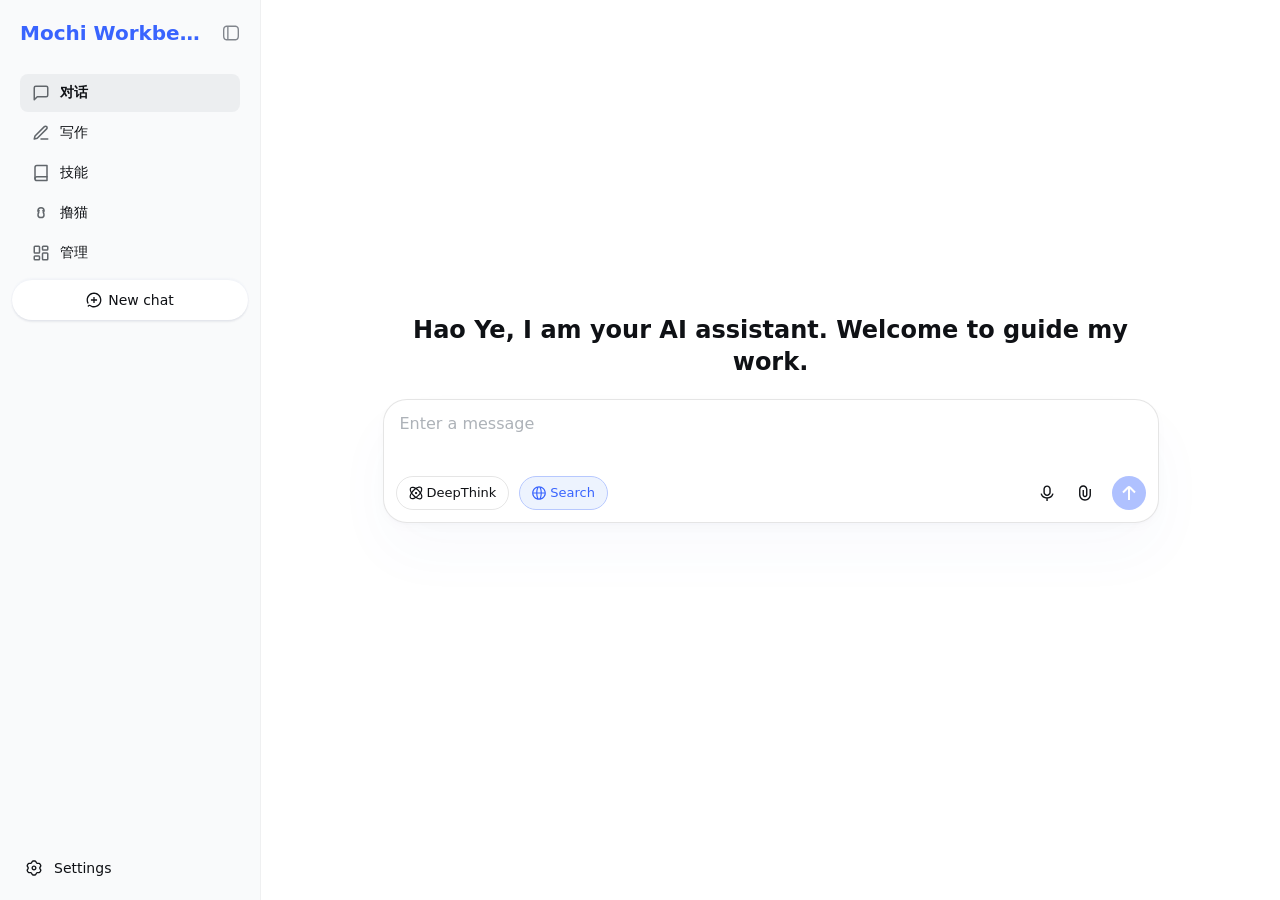
==== commit 27fb5dec: "主对话接网关搜索：地球开关默认开，先调 /v1/search 再回答；删预测页" ====
--- a/deepseek-chat/index.html
+++ b/deepseek-chat/index.html
@@ -1 +1 @@
-<!doctype html><html lang="zh-CN"><head><meta charset="utf-8"><meta name="viewport" content="width=device-width,initial-scale=1"><meta name="theme-color" content="#ffffff"><title>墨池工作台</title><meta content="0.1.5" name="application-version"><script defer src="static/js/main.52fbf253.js"></script><link href="static/css/main.a593ee5e.css" rel="stylesheet"></head><body><div id="root"></div></body></html>+<!doctype html><html lang="zh-CN"><head><meta charset="utf-8"><meta name="viewport" content="width=device-width,initial-scale=1"><meta name="theme-color" content="#ffffff"><title>墨池工作台</title><meta content="0.1.5" name="application-version"><script defer src="static/js/main.c4561703.js"></script><link href="static/css/main.a593ee5e.css" rel="stylesheet"></head><body><div id="root"></div></body></html>
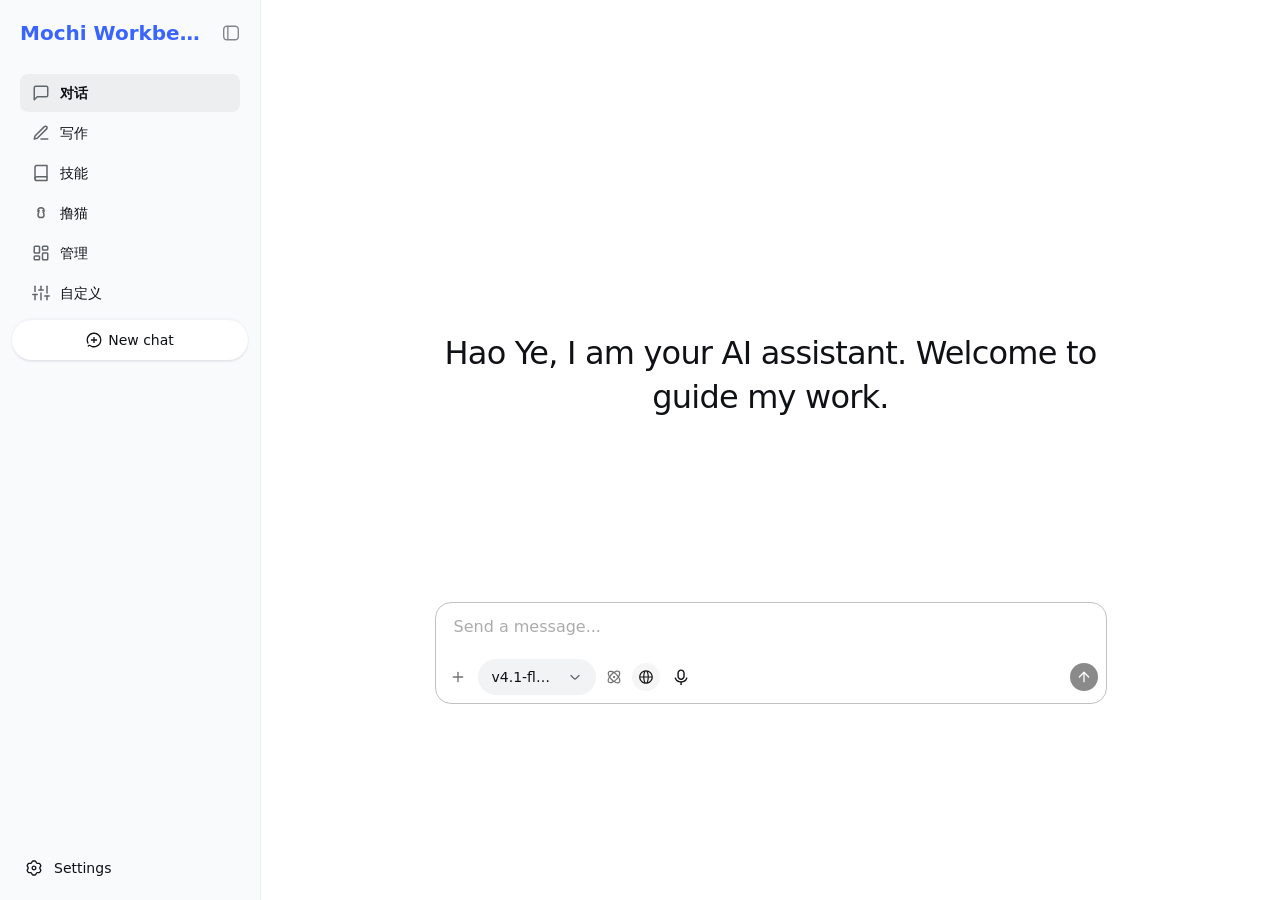
==== commit 89a68f86: "工作台：GPT 界面重建 + 聊天报错修复 + 自定义页（插件/记忆/个性/MCP，健康已删）" ====
--- a/deepseek-chat/index.html
+++ b/deepseek-chat/index.html
@@ -1 +1 @@
-<!doctype html><html lang="zh-CN"><head><meta charset="utf-8"><meta name="viewport" content="width=device-width,initial-scale=1"><meta name="theme-color" content="#ffffff"><title>墨池工作台</title><meta content="0.1.5" name="application-version"><script defer src="static/js/main.c4561703.js"></script><link href="static/css/main.a593ee5e.css" rel="stylesheet"></head><body><div id="root"></div></body></html>+<!doctype html><html lang="zh-CN"><head><meta charset="utf-8"><meta name="viewport" content="width=device-width,initial-scale=1"><meta name="theme-color" content="#ffffff"><title>墨池工作台</title><meta content="0.1.5" name="application-version"><script defer src="static/js/main.fdd9afb9.js"></script><link href="static/css/main.67be0b8e.css" rel="stylesheet"></head><body><div id="root"></div></body></html>
--- a/deepseek-chat/static/css/main.67be0b8e.css
+++ b/deepseek-chat/static/css/main.67be0b8e.css
@@ -0,0 +1 @@
+.trigger-_94788{display:contents}.tooltip-_94788{z-index:2000;box-sizing:border-box;background-color:var(--dsw-alias-tooltip-bg);max-width:calc(100vw - 28px);color:var(--dsw-static-neutral-bluish-00);pointer-events:none;border-radius:10px;padding:4px 8px;font-size:12px;line-height:1.5;position:fixed}[data-ds-dark-theme] .tooltip-_94788{color:var(--dsw-alias-label-primary);box-shadow:0 6px 16px rgba(0,0,0,.08),0 3px 6px -4px rgba(0,0,0,.12),0 9px 28px 8px rgba(0,0,0,.05)}.button-_7c3cd{cursor:pointer;transition:background-color var(--ds-transition-duration) var(--ds-ease-in-out);background-color:transparent;border:none;border-radius:50%;outline:none;flex-shrink:0;justify-content:center;align-items:center;padding:0;font-size:16px;display:inline-flex}.button-_7c3cd:active:not(:disabled){background-color:var(--dsw-alias-interactive-bg-hover)}@media (hover:hover){.button-_7c3cd:hover:not(:disabled){background-color:var(--dsw-alias-interactive-bg-hover)}}.button-_7c3cd:focus-visible{box-shadow:0 0 0 2px var(--dsw-alias-button-primary-fill)}.button-_7c3cd:disabled{cursor:not-allowed;color:var(--dsw-alias-label-caption)}.xs-_7c3cd{width:var(--ds-control-height-xs);height:var(--ds-control-height-xs)}.m-_7c3cd{width:34px;height:34px}.xl-_7c3cd{width:var(--ds-control-height-xl);height:var(--ds-control-height-xl)}.tertiary-_7c3cd{color:var(--dsw-alias-label-tertiary)}.primary-_7c3cd{color:var(--dsw-alias-label-primary)}.logo-cc04e9{background-color:var(--dsw-alias-markdown-citation);border-radius:50%;display:inline-flex;overflow:hidden}.img-cc04e9{object-fit:cover;width:100%;height:100%}.placeholder-cc04e9{background-color:var(--dsw-alias-markdown-citation);justify-content:center;align-items:center;width:100%;height:100%;display:flex}.fallback-cc04e9{color:var(--dsw-alias-label-tertiary)}.fallback-cc04e9 svg{width:70%;height:70%}.group-cc04e9{-webkit-user-select:none;-moz-user-select:none;-ms-user-select:none;user-select:none;margin-left:6px;display:inline-flex}.thumbnail-cc04e9{width:16px;height:16px;box-shadow:0 0 0 1px var(--search-row-site-logo-color,var(--dsw-alias-bg-base)), 0 0 0 1px var(--dsw-alias-bg-base);flex-shrink:0;margin-left:-4px;transition:box-shadow .2s}.thumbnail-cc04e9:first-of-type{margin-left:0}.anchor-a38882{text-decoration:none}.card-a38882{cursor:pointer;flex-direction:column;display:flex}.meta-a38882{padding-top:var(--search-view-card-meta-padding-top,0);font:var(--search-view-card-meta-font,500 12px/17px var(--dsw-font-family));align-items:center;gap:6px;display:flex}.siteIcon-a38882{flex-shrink:0;width:18px;height:18px}.siteName-a38882{text-overflow:ellipsis;white-space:nowrap;color:var(--search-view-card-secondary-color,var(--dsw-alias-label-secondary));overflow:hidden}.divider-a38882{background-color:var(--dsw-alias-border-l3);width:1px;height:12px;margin:0 3px}.date-a38882{color:var(--search-view-card-secondary-color,var(--dsw-alias-label-secondary));flex-shrink:0;font-weight:400}.title-a38882{font:var(--search-view-card-title-font,500 16px/25px var(--dsw-font-family));color:var(--dsw-alias-label-primary);line-clamp:2;-webkit-line-clamp:2;-webkit-box-orient:vertical;margin-top:6px;display:-webkit-box;overflow:hidden}.snippet-a38882{color:var(--search-view-card-secondary-color,var(--dsw-alias-label-secondary));line-clamp:2;-webkit-line-clamp:2;-webkit-box-orient:vertical;margin-top:6px;font-size:13px;line-height:20px;display:-webkit-box;overflow:hidden}.panel-_5cf57{box-sizing:border-box;border-left:1px solid var(--dsw-alias-border-l2);width:calc(50vw - 4rem);max-width:390px;height:100%;color:var(--dsw-alias-label-primary);background:var(--dsw-alias-bg-base);flex-direction:column;flex-shrink:0;display:flex}.header-_5cf57{box-sizing:border-box;border-bottom:1px solid var(--dsw-alias-border-l2);flex-shrink:0;align-items:center;height:60px;padding:0 14px 0 20px;display:flex}.title-_5cf57{text-overflow:ellipsis;white-space:nowrap;flex:1;font-size:14px;font-weight:500;line-height:22px;overflow:hidden}.content-_5cf57{--search-view-card-meta-font:var(--dsw-font-xs-13);--search-view-card-meta-padding-top:2px;--search-view-card-secondary-color:var(--dsw-alias-label-tertiary);--search-view-card-title-font:500 14px/22px var(--dsw-font-family);scrollbar-color:var(--scroll-color) transparent;flex:1;min-height:0;padding:8px;overflow-y:auto}.item-_5cf57{transition:background-color var(--ds-transition-duration) var(--ds-ease-in-out);border-radius:12px;margin-bottom:6px;padding:12px}.item-_5cf57:hover{background:var(--dsw-alias-interactive-bg-hover)}@media not all and (min-width:768px){.panel-_5cf57{z-index:700;border-left:none;width:auto;max-width:none;position:fixed;top:0;bottom:0;left:0;right:0}}.trigger-b81146{box-sizing:border-box;background:var(--dsw-specific-selector);min-width:90px;max-width:100%;height:36px;color:var(--dsw-alias-label-primary);font:inherit;white-space:nowrap;cursor:pointer;transition:background-color var(--ds-transition-duration) var(--ds-ease-in-out), color var(--ds-transition-duration) var(--ds-ease-in-out);border:none;border-radius:18px;outline:none;flex-shrink:0;align-items:center;padding:0 42px 0 14px;font-size:14px;line-height:22px;display:inline-flex;position:relative}.trigger-b81146:hover:not(:disabled){background:var(--dsw-alias-interactive-bg-hover-accent)}.trigger-b81146:focus-visible{box-shadow:inset 0 0 0 2px var(--dsw-alias-brand-primary)}.trigger-b81146:disabled{color:var(--dsw-alias-label-caption);cursor:default}.trigger-b81146>span:first-child{text-overflow:ellipsis;overflow:hidden}.open-b81146,.placeholder-b81146{color:var(--dsw-alias-label-tertiary)}.arrow-b81146{color:var(--dsw-alias-label-secondary);pointer-events:none;display:flex;position:absolute;top:50%;right:14px;transform:translateY(-50%)}.menu-b81146{z-index:1050;box-sizing:border-box;overscroll-behavior:contain;border:1px solid var(--dsw-alias-border-inverted);background:var(--dsw-specific-menu);border-radius:12px;min-width:124px;max-width:280px;padding:4px;position:fixed;overflow-y:auto;box-shadow:0 0 1px rgba(0,0,0,.2),0 0 4px rgba(0,0,0,.02),0 12px 32px rgba(0,0,0,.08)}.option-b81146{box-sizing:border-box;min-height:40px;color:var(--dsw-alias-label-primary);white-space:normal;cursor:pointer;-webkit-user-select:none;-moz-user-select:none;-ms-user-select:none;user-select:none;transition:background-color var(--ds-transition-duration) var(--ds-ease-in-out);border-radius:10px;justify-content:space-between;align-items:center;gap:8px;padding:4px 10px;font-size:14px;line-height:22px;display:flex}.option-b81146:hover{background:var(--dsw-alias-interactive-bg-hover)}.timer-_1bdad{color:var(--dsw-alias-label-caption);font-variant-numeric:tabular-nums;white-space:nowrap;flex-shrink:0;align-items:center;font-size:12px;line-height:17px;display:inline-flex}@media not all and (min-width:768px){.timer-_1bdad{display:none}}.button-_1bdad{width:34px;height:34px;color:var(--dsw-alias-label-primary);cursor:pointer;transition:background-color var(--ds-transition-duration) var(--ds-ease-in-out);background-color:transparent;border:none;border-radius:50%;outline:none;flex-shrink:0;justify-content:center;align-items:center;padding:0;display:inline-flex}.button-_1bdad:active:not(.recording-_1bdad):not(.disabled-_1bdad){background-color:var(--dsw-alias-interactive-bg-hover)}@media (hover:hover){.button-_1bdad:hover:not(.recording-_1bdad):not(.disabled-_1bdad){background-color:var(--dsw-alias-interactive-bg-hover)}}.button-_1bdad:focus-visible{box-shadow:0 0 0 2px var(--dsw-alias-button-primary-fill)}.disabled-_1bdad{color:var(--dsw-alias-label-caption);cursor:not-allowed}.active-_1bdad{justify-content:center;align-items:center;width:26px;height:26px;display:flex;position:relative}.halo-_1bdad{background-color:var(--dsw-alias-brand-primary);opacity:.2;border-radius:50%;animation:.15s ease-out both haloEnter-_1bdad,1.8s ease-in-out .15s infinite haloBreath-_1bdad;position:absolute;top:0;bottom:0;left:0;right:0}.core-_1bdad{background-color:var(--dsw-alias-brand-primary);opacity:.75;border-radius:50%;animation:.2s ease-out .14s both coreEnter-_1bdad;position:absolute;top:2px;bottom:2px;left:2px;right:2px}.outline-_1bdad{color:var(--dsw-alias-brand-primary);animation:.12s ease-out .14s both fadeOut-_1bdad;display:flex;position:absolute}.glyph-_1bdad{color:var(--dsw-static-neutral-bluish-00);animation:.1s ease-out .26s both fadeIn-_1bdad;display:flex;position:relative}@keyframes haloEnter-_1bdad{0%{opacity:0;transform:scale(.6)}to{opacity:.2;transform:scale(1)}}@keyframes haloBreath-_1bdad{0%,to{scale:1}50%{scale:1.1}}@keyframes coreEnter-_1bdad{0%{opacity:0;transform:scale(.6)}to{opacity:.75;transform:scale(1)}}@keyframes fadeOut-_1bdad{to{opacity:0}}@keyframes fadeIn-_1bdad{0%{opacity:0}}@media (prefers-reduced-motion:reduce){.halo-_1bdad,.core-_1bdad,.glyph-_1bdad{animation:none}.outline-_1bdad{display:none}.halo-_1bdad{scale:none}}.loading-_1bdad{box-sizing:border-box;border:1.5px solid var(--dsw-alias-border-l2);border-top-color:var(--dsw-alias-label-tertiary);border-radius:50%;width:14px;height:14px;animation:.8s linear infinite spin-_1bdad}@keyframes spin-_1bdad{to{transform:rotate(360deg)}}.header-cf83dc{box-sizing:border-box;flex-shrink:0;align-items:center;height:60px;padding:12px 10px 4px;display:flex}.title-cf83dc{white-space:nowrap;text-overflow:ellipsis;min-width:0;font:var(--dsw-font-s-strong-14);color:var(--dsw-alias-label-primary);flex:1;margin:0 12px;overflow:hidden}.view-_5fa77{flex-direction:column;display:flex;position:absolute;top:0;bottom:0;left:0;right:0}.body-_5fa77,.thread-_5fa77{flex-direction:column;flex:1;min-height:0;display:flex}.header-_5fa77{box-sizing:border-box;background:var(--dsw-alias-bg-base);flex-shrink:0;align-items:center;height:60px;padding:12px 18px 0;display:flex}.title-_5fa77{white-space:nowrap;text-overflow:ellipsis;max-width:480px;font:var(--dsw-font-s-strong-14);color:var(--dsw-alias-label-primary);padding:8px 12px;overflow:hidden}.withCollapsedSider-_5fa77{margin-left:113px}.container-_1f155{display:flex;position:absolute;top:0;bottom:0;left:0;right:0}.thread-_1f155{flex-direction:column;flex:1;min-height:0;display:flex}@media not all and (min-width:768px){.container-_1f155{flex-direction:column}}.button-_074b8{box-sizing:border-box;min-width:72px;font:inherit;cursor:pointer;white-space:nowrap;-webkit-user-select:none;-moz-user-select:none;-ms-user-select:none;user-select:none;transition:background-color var(--ds-transition-duration) var(--ds-ease-in-out), opacity var(--ds-transition-duration) var(--ds-ease-in-out);border:1px solid transparent;border-radius:4096px;outline:none;justify-content:center;align-items:center;padding:0 14px;font-size:14px;font-weight:500;line-height:22px;display:inline-flex}.button-_074b8:focus-visible{box-shadow:0 0 0 2px var(--dsw-alias-button-primary-fill)}.button-_074b8:disabled{opacity:.45;cursor:not-allowed}.l-_074b8{height:var(--ds-control-height-l)}.m-_074b8{height:var(--ds-control-height-m);gap:4px}.m-_074b8 svg{width:14px;height:14px}.s-_074b8{height:var(--ds-control-height-s);min-width:58px}.block-_074b8{width:100%}.primary-_074b8{color:var(--dsw-alias-label-primary-foreground);background-color:var(--dsw-alias-button-primary-fill)}.primary-_074b8:hover:not(:disabled){background-color:var(--dsw-alias-button-primary-hover)}.outlined-_074b8{color:var(--dsw-alias-label-primary);border-color:var(--dsw-alias-border-l2);background-color:transparent;font-weight:400}.outlined-_074b8:hover:not(:disabled){background-color:var(--dsw-alias-interactive-bg-hover)}.danger-_074b8{color:var(--dsw-static-neutral-bluish-00);background-color:var(--dsw-alias-state-error-primary)}.danger-_074b8:hover:not(:disabled){background-color:var(--dsw-alias-state-error-secondary)}.dangerOutlined-_074b8{color:var(--dsw-alias-state-error-primary);border-color:var(--dsw-alias-state-error-primary);background-color:transparent;font-weight:400}.dangerOutlined-_074b8:hover:not(:disabled){background-color:var(--dsw-alias-interactive-bg-hover-danger)}.dangerOutlined-_074b8:focus-visible{box-shadow:0 0 0 2px var(--dsw-alias-state-error-primary)}.overlay-_83af2{--overlay-opacity:.36;z-index:1000;background-color:rgba(0, 0, 0, var(--overlay-opacity));-webkit-backdrop-filter:blur(2px);backdrop-filter:blur(2px);justify-content:center;align-items:center;display:flex;position:fixed;top:0;bottom:0;left:0;right:0}[data-ds-dark-theme] .overlay-_83af2{--overlay-opacity:.6}.content-_83af2{box-sizing:border-box;width:380px;max-width:calc(100vw - 32px);color:var(--dsw-alias-label-primary);background-color:var(--dsw-alias-bg-layer-2);box-shadow:inset 0 0 0 1px var(--dsw-alias-border-inverted), 0 0 1px 0 rgba(0,0,0,.2), 0 0 4px 0 rgba(0,0,0,.02), 0 12px 32px 0 rgba(0,0,0,.08);border-radius:24px;flex-direction:column;padding:22px 24px;font-size:14px;line-height:22px;display:flex}.header-_83af2{margin-bottom:var(--modal-header-gap,12px);justify-content:space-between;align-items:center;gap:8px;display:flex}.title-_83af2{font-size:16px;font-weight:500;line-height:24px}.close-_83af2{margin-right:-10px}.close-_83af2 svg{width:14px;height:14px}.main-_83af2{color:var(--dsw-alias-label-secondary)}.footer-_83af2{justify-content:flex-end;gap:8px;margin-top:20px;display:flex}.dialog-_85c1b{--modal-header-gap:7px;width:760px;height:500px;max-height:calc(100vh - 32px);padding:19px 24px 22px}.dialogMain-_85c1b{min-height:0;color:var(--dsw-alias-label-primary);flex:1;display:flex}.navigation-_85c1b{flex-direction:column;flex-shrink:0;gap:4px;width:172px;margin:6px 12px 0 -12px;padding-top:4px;display:flex}.navItem-_85c1b{box-sizing:border-box;width:calc(100% - 8px);min-height:40px;color:var(--dsw-alias-label-primary);font:inherit;text-align:left;cursor:pointer;-webkit-user-select:none;-moz-user-select:none;-ms-user-select:none;user-select:none;transition:background-color var(--ds-transition-duration) var(--ds-ease-in-out);background-color:transparent;border:none;border-radius:12px;outline:none;align-items:center;gap:8px;margin:0 4px;padding:9px 10px 9px 8px;font-size:14px;line-height:22px;display:flex}.navItem-_85c1b svg{flex-shrink:0}.navItem-_85c1b:hover,.navItem-_85c1b.navItemActive-_85c1b{background-color:var(--dsw-alias-interactive-bg-hover)}.navItem-_85c1b:focus-visible{box-shadow:0 0 0 2px var(--dsw-alias-button-primary-fill)}.content-_85c1b{flex-direction:column;flex:1 0 0;min-width:0;min-height:0;margin-right:-24px;padding:0 24px;display:flex;overflow-y:auto}.cell-_85c1b{box-sizing:border-box;min-height:60px;color:var(--dsw-alias-label-primary);flex-shrink:0;padding:12px 0;font-size:14px;line-height:22px}.cell-_85c1b+.cell-_85c1b{box-shadow:inset 0 1px 0 0 var(--dsw-alias-border-l2-darkmode-thin)}.row-_85c1b{align-items:center;gap:8px;display:flex}.text-_85c1b{flex-direction:column;flex:1 0 0;gap:4px;min-width:0;padding-right:48px;display:flex}.label-_85c1b{font-size:14px;line-height:22px}.uploadButton-_85c1b{padding:0 13px}.importing-_85c1b{flex-wrap:wrap;padding-top:24px;padding-bottom:24px}.importing-_85c1b .text-_85c1b{padding-right:48px}.importing-_85c1b .uploadButton-_85c1b{min-height:var(--ds-control-height-m);opacity:1}.importing-_85c1b .uploadButton-_85c1b>svg{width:16px;height:16px;animation:.8s linear infinite spin-_85c1b;display:block}@media (prefers-reduced-motion:reduce){.importing-_85c1b .uploadButton-_85c1b>svg{animation:none}}@keyframes spin-_85c1b{to{transform:rotate(360deg)}}.importProgress-_85c1b{width:100%;color:var(--dsw-alias-label-tertiary);font-variant-numeric:tabular-nums;justify-content:space-between;align-items:center;font-size:11px;line-height:14px;display:flex}.importTrack-_85c1b{background:var(--dsw-static-neutral-bluish-150);border-radius:2px;width:calc(100% - 128px);height:4px}[data-ds-dark-theme] .importTrack-_85c1b{background:var(--dsw-alias-label-dimmed)}.importTrack-_85c1b>span{border-radius:inherit;background:var(--dsw-alias-brand-primary);height:100%;display:block}.locationCell-_85c1b{flex-wrap:wrap}.locationCell-_85c1b .text-_85c1b{flex:1 0 auto;padding-right:8px}.locationSelectors-_85c1b{flex-wrap:nowrap;justify-content:flex-end;align-items:flex-start;gap:16px;min-width:0;max-width:100%;display:flex}.locationSelectors-_85c1b>button{flex-shrink:1;min-width:0}.locationSelectors-_85c1b>button:not(:-webkit-any(:lang(ae),:lang(ar),:lang(arc),:lang(bcc),:lang(bqi),:lang(ckb),:lang(dv),:lang(fa),:lang(glk),:lang(he),:lang(ku),:lang(mzn),:lang(nqo),:lang(pnb),:lang(ps),:lang(sd),:lang(ug),:lang(ur),:lang(yi))){text-align:left}.locationSelectors-_85c1b>button:not(:-moz-any(:lang(ae),:lang(ar),:lang(arc),:lang(bcc),:lang(bqi),:lang(ckb),:lang(dv),:lang(fa),:lang(glk),:lang(he),:lang(ku),:lang(mzn),:lang(nqo),:lang(pnb),:lang(ps),:lang(sd),:lang(ug),:lang(ur),:lang(yi))){text-align:left}.locationSelectors-_85c1b>button:not(:is(:lang(ae),:lang(ar),:lang(arc),:lang(bcc),:lang(bqi),:lang(ckb),:lang(dv),:lang(fa),:lang(glk),:lang(he),:lang(ku),:lang(mzn),:lang(nqo),:lang(pnb),:lang(ps),:lang(sd),:lang(ug),:lang(ur),:lang(yi))){text-align:left}.locationSelectors-_85c1b>button:-webkit-any(:lang(ae),:lang(ar),:lang(arc),:lang(bcc),:lang(bqi),:lang(ckb),:lang(dv),:lang(fa),:lang(glk),:lang(he),:lang(ku),:lang(mzn),:lang(nqo),:lang(pnb),:lang(ps),:lang(sd),:lang(ug),:lang(ur),:lang(yi)){text-align:right}.locationSelectors-_85c1b>button:-moz-any(:lang(ae),:lang(ar),:lang(arc),:lang(bcc),:lang(bqi),:lang(ckb),:lang(dv),:lang(fa),:lang(glk),:lang(he),:lang(ku),:lang(mzn),:lang(nqo),:lang(pnb),:lang(ps),:lang(sd),:lang(ug),:lang(ur),:lang(yi)){text-align:right}.locationSelectors-_85c1b>button:is(:lang(ae),:lang(ar),:lang(arc),:lang(bcc),:lang(bqi),:lang(ckb),:lang(dv),:lang(fa),:lang(glk),:lang(he),:lang(ku),:lang(mzn),:lang(nqo),:lang(pnb),:lang(ps),:lang(sd),:lang(ug),:lang(ur),:lang(yi)){text-align:right}.provinceSelect-_85c1b{width:159px}.locationSelectors-_85c1b>.citySelect-_85c1b{width:120px;min-width:120px}.regionSelect-_85c1b{max-width:min(285px,100%)}.theme-_85c1b{flex-shrink:0;margin-top:10px}.themeOptions-_85c1b{flex-wrap:wrap;gap:12px;margin:8px 0 10px;display:flex}.themeOption-_85c1b{box-sizing:border-box;border:1px solid var(--dsw-alias-border-l2);min-width:128px;height:82px;color:var(--dsw-alias-label-primary);font:inherit;text-align:center;white-space:nowrap;cursor:pointer;-webkit-user-select:none;-moz-user-select:none;-ms-user-select:none;user-select:none;transition:background-color var(--ds-transition-duration) var(--ds-ease-in-out);background-color:transparent;border-radius:12px;outline:none;flex-direction:column;flex:1;justify-content:space-between;align-items:center;padding:21px 32px;font-size:14px;line-height:22px;display:inline-flex}.themeOption-_85c1b:hover,.themeOption-_85c1b.themeOptionSelected-_85c1b{background-color:var(--dsw-specific-selector)}.themeOption-_85c1b:focus-visible{box-shadow:0 0 0 2px var(--dsw-alias-button-primary-fill)}.description-_85c1b{color:var(--dsw-alias-label-tertiary);font-size:12px;line-height:18px}.error-_85c1b{color:var(--dsw-alias-state-error-primary);font-size:12px;line-height:18px}.apiKeySaved-_85c1b,.apiKeyInput-_85c1b{box-sizing:border-box;height:var(--ds-control-height-xl);align-items:center;font-size:14px;line-height:24px;display:flex}.apiKeyInput-_85c1b{border:1px solid var(--dsw-alias-border-l2);transition:border-color var(--ds-transition-duration) var(--ds-ease-in-out);border-radius:22px;gap:12px;padding:0 14px}.apiKeyInput-_85c1b:focus-within{border-color:var(--dsw-alias-brand-primary)}.apiKeyInput-_85c1b input{min-width:0;height:100%;color:var(--dsw-alias-label-primary);font:inherit;caret-color:var(--dsw-alias-brand-text);background:0 0;border:none;outline:none;flex:1;padding:0}.apiKeyInput-_85c1b input::-webkit-input-placeholder{color:var(--dsw-alias-label-caption)}.apiKeyInput-_85c1b input::-ms-input-placeholder{color:var(--dsw-alias-label-caption)}.apiKeyInput-_85c1b input::placeholder{color:var(--dsw-alias-label-caption)}@media not all and (min-width:768px){.dialog-_85c1b{border-radius:24px 24px 0 0;align-self:flex-end;width:100%;max-width:none;height:calc(100% - 64px);max-height:800px}.dialogMain-_85c1b{flex-direction:column}.navigation-_85c1b{flex-direction:row;width:auto;margin:6px -4px;padding:4px 0;overflow-x:auto}.navItem-_85c1b{white-space:nowrap;flex:1 0 auto;justify-content:center;width:auto;min-width:108px;margin:0}.navItem-_85c1b:first-child{margin-left:4px}.navItem-_85c1b:last-child{margin-right:4px}.content-_85c1b{padding-top:24px;padding-left:0;padding-bottom:env(safe-area-inset-bottom)}.text-_85c1b{padding-right:8px}.cellButton-_85c1b{flex-shrink:0;min-height:44px}.locationCell-_85c1b{gap:12px}.locationCell-_85c1b .text-_85c1b{flex-basis:100%;padding-right:0}.locationSelectors-_85c1b{gap:12px;width:100%}.provinceSelect-_85c1b,.citySelect-_85c1b{flex:auto}.apiKeySaved-_85c1b,.apiKeyInput-_85c1b{background-color:var(--dsw-specific-login-input);border:none;border-radius:40px;height:52px;padding:0 12px 0 16px;font-size:16px}.cellButton-_85c1b svg{display:none}}.importConfirm-_85c1b{padding-top:26px;padding-bottom:24px}.importConfirmText-_85c1b{color:var(--dsw-alias-label-primary)}.deleteConfirm-_85c1b{max-height:calc(100dvh - 32px);overflow-y:auto}.deleteActions-_85c1b{flex-wrap:wrap;justify-content:flex-end;gap:8px;width:100%;display:flex}@media not all and (min-width:768px){.deleteActions-_85c1b>button{white-space:normal;overflow-wrap:anywhere;max-width:100%;height:auto;min-height:44px;padding-top:10px;padding-bottom:10px}}.toast-b959a3{top:calc(40px + env(safe-area-inset-top));z-index:2000;box-sizing:border-box;border:1px solid var(--dsw-alias-border-inverted);text-align:center;word-break:break-word;white-space:pre-wrap;width:-webkit-fit-content;width:-moz-fit-content;width:fit-content;max-width:min(100vw - 28px,480px);color:var(--dsw-static-neutral-100);background-color:var(--dsw-alias-toast-bg);animation:enter-b959a3 .2s var(--ds-ease-in-out);pointer-events:none;border-radius:12px;margin:0 auto;padding:12px 18px;font-size:14px;line-height:22px;position:fixed;left:0;right:0;box-shadow:0 0 4px 2px rgba(0,0,0,.04),0 4px 16px rgba(0,0,0,.1)}.error-b959a3{text-align:left;display:flex}.icon-b959a3{width:16px;height:16px;color:var(--dsw-alias-state-error-primary);flex-shrink:0;margin-top:3px;margin-right:7px;display:flex}.link-b959a3{color:var(--dsw-static-blue-400);pointer-events:auto;text-decoration:none}.link-b959a3:hover{text-decoration:underline}@keyframes enter-b959a3{0%{opacity:0;transform:translateY(-8px)}}.sider-ac14ac{box-sizing:border-box;border-right:1px solid var(--dsw-alias-border-l1);background-color:var(--dsw-specific-sidebar-fill);flex-direction:column;flex-shrink:0;width:261px;height:100%;padding:6px 12px 0;display:flex}.top-ac14ac{box-sizing:border-box;flex-shrink:0;justify-content:space-between;align-items:center;gap:8px;height:48px;margin-bottom:16px;padding:15px 0 10px 4px;display:flex}.appName-ac14ac{white-space:nowrap;text-overflow:ellipsis;min-width:0;color:var(--dsw-alias-brand-primary);padding-left:4px;font-size:20px;font-weight:600;line-height:22px;overflow:hidden}.newChat-ac14ac{box-sizing:border-box;background:var(--dsw-alias-button-elevated-fill);width:100%;height:40px;color:var(--dsw-alias-label-primary);font:inherit;cursor:pointer;-webkit-user-select:none;-moz-user-select:none;-ms-user-select:none;user-select:none;border:1px solid rgba(103,158,254,0);border-radius:100px;flex-shrink:0;justify-content:center;align-items:center;padding:0 16px;font-size:14px;font-weight:500;transition:box-shadow .3s;display:flex;position:relative;box-shadow:0 -2px 2px rgba(72,104,178,.04),0 2px 2px rgba(106,111,117,.09),0 1px 2px rgba(72,104,178,.08)}.newChat-ac14ac:hover{box-shadow:0 4px 4px rgba(72,104,178,.04),0 -3px 4px rgba(72,104,178,.04),0 6px 6px rgba(106,111,117,.1)}[data-ds-dark-theme] .newChat-ac14ac{border:none;box-shadow:inset 0 1px 1px rgba(255,255,255,.1),0 2px 4px rgba(106,111,117,.08)}.newChatIcon-ac14ac{margin-right:6px;display:flex}.listWrap-ac14ac{flex:1;min-height:0;margin-top:24px;position:relative}.list-ac14ac{scrollbar-color:var(--scroll-color) transparent;height:100%;margin:0 -2px;padding:0 2px;overflow-y:auto}.section-ac14ac{margin-top:16px;padding-top:4px;position:relative}.section-ac14ac:first-child{margin-top:0}.sectionHeader-ac14ac{z-index:20;color:var(--dsw-alias-label-tertiary);background-color:var(--dsw-specific-sidebar-fill);-webkit-user-select:none;-moz-user-select:none;-ms-user-select:none;user-select:none;padding:2px 10px;font-size:12px;font-weight:500;line-height:18px;position:-webkit-sticky;position:sticky;top:0}.bottom-ac14ac{flex-shrink:0;height:64px;display:flex}.settings-ac14ac{box-sizing:border-box;width:100%;font:inherit;text-align:left;cursor:pointer;-webkit-user-select:none;-moz-user-select:none;-ms-user-select:none;user-select:none;background:0 0;border:none;border-radius:12px;outline:none;align-items:center;margin-top:auto;margin-bottom:auto;padding:6px 2px 6px 6px;display:flex}.settings-ac14ac:hover{background-color:var(--dsw-specific-sidebar-nav-item-hover)}.settings-ac14ac:focus-visible{box-shadow:inset 0 0 0 2px var(--dsw-alias-button-primary-fill)}.settingsIcon-ac14ac{width:32px;height:32px;color:var(--dsw-alias-label-primary);flex-shrink:0;justify-content:center;align-items:center;display:flex}.settingsLabel-ac14ac{white-space:nowrap;text-overflow:ellipsis;min-width:0;color:var(--dsw-alias-label-primary);margin-left:4px;font-size:14px;overflow:hidden}.collapsed-ac14ac{z-index:20;align-items:center;gap:16px;margin:12px 0 0 16px;display:flex;position:absolute;top:0;left:0}.collapsedGroup-ac14ac{box-sizing:border-box;border:1px solid var(--dsw-alias-border-l2);background:var(--dsw-alias-bg-layer-3);border-radius:100px;align-items:center;gap:2px;height:40px;padding:0 2px;display:flex;box-shadow:0 4px 12px rgba(0,0,0,.04)}.drawer-ac14ac{z-index:800;position:absolute;top:0;bottom:0;left:0}.drawerMask-ac14ac{z-index:799;position:absolute;top:0;bottom:0;left:0;right:0}.mobile-ac14ac{width:300px;max-width:calc(100vw - 48px)}.mobile-ac14ac .listWrap-ac14ac{margin-top:16px}.mobile-ac14ac .sectionHeader-ac14ac{padding:4px 10px 3px;font-size:14px;line-height:22px}.mobile-ac14ac .bottom-ac14ac{height:auto;padding:12px 0}.mobile-ac14ac .settings-ac14ac{padding:9px 10px}.mobile-ac14ac .settingsIcon-ac14ac{width:auto;height:auto}.mobile-ac14ac .settingsIcon-ac14ac svg{width:20px;height:20px}.mobile-ac14ac .settingsLabel-ac14ac{margin-left:10px;font-size:16px;line-height:22px}.brainNote-ac14ac{color:var(--dsw-alias-label-secondary);flex:1;padding:12px 16px;font-size:13px;line-height:1.7}.anchor-_5f384{display:inline-flex}.menu-_5f384{z-index:900;box-sizing:border-box;background-color:var(--dsw-specific-menu);border-radius:12px;min-width:124px;padding:4px;position:fixed;box-shadow:0 0 1px rgba(0,0,0,.2),0 0 4px rgba(0,0,0,.02),0 12px 32px rgba(0,0,0,.08)}.option-_5f384{color:var(--dsw-alias-label-primary);cursor:pointer;-webkit-user-select:none;-moz-user-select:none;-ms-user-select:none;user-select:none;border-radius:8px;align-items:center;gap:8px;padding:8px 10px;font-size:14px;line-height:24px;display:flex}.option-_5f384:hover{background-color:var(--dsw-alias-interactive-bg-hover)}.icon-_5f384{font-size:16px;display:flex}.danger-_5f384{color:var(--dsw-alias-state-error-primary)}.danger-_5f384:hover{background-color:var(--dsw-alias-interactive-bg-hover-danger)}.item-ff6fc9{box-sizing:border-box;height:40px;color:var(--dsw-alias-label-primary);cursor:pointer;border-radius:12px;align-items:center;padding:9px 6px 9px 10px;font-size:14px;line-height:22px;display:flex;position:relative}.item-ff6fc9.active-ff6fc9{background-color:var(--dsw-specific-sidebar-nav-item-active-accent);color:var(--dsw-alias-brand-primary-invert)}@media (hover:hover){.item-ff6fc9:not(.active-ff6fc9):hover{background-color:var(--dsw-specific-sidebar-nav-item-hover)}:-webkit-any(.item-ff6fc9:hover,.item-ff6fc9.active-ff6fc9) .action-ff6fc9{display:flex}:-moz-any(.item-ff6fc9:hover,.item-ff6fc9.active-ff6fc9) .action-ff6fc9{display:flex}:is(.item-ff6fc9:hover,.item-ff6fc9.active-ff6fc9) .action-ff6fc9{display:flex}}.title-ff6fc9{white-space:nowrap;text-overflow:ellipsis;flex:1;min-width:0;line-height:18px;overflow:hidden}.action-ff6fc9{flex-shrink:0;margin-left:4px;display:none}.renameInput-ff6fc9{box-sizing:border-box;border:1px solid var(--dsw-alias-brand-primary);background-color:var(--dsw-specific-input-major);width:100%;height:40px;color:var(--dsw-alias-label-primary);font:inherit;border-radius:12px;outline:none;padding:0 10px;font-size:14px}@media (hover:none){.action-ff6fc9{display:flex}}@media not all and (min-width:768px){.item-ff6fc9{border-radius:16px;height:44px;padding:11px 6px 11px 12px;font-size:16px}.title-ff6fc9{line-height:22px}.renameInput-ff6fc9{border-radius:16px;height:44px;padding:0 12px;font-size:16px}}.nav-c93c8e{flex-direction:column;flex-shrink:0;gap:2px;padding:4px 8px 8px;display:flex}.item-c93c8e{min-height:38px;color:var(--dsw-alias-label-primary);font:inherit;cursor:pointer;text-align:left;background:0 0;border:0;border-radius:8px;align-items:center;gap:10px;padding:6px 12px;font-size:14px;display:flex}.item-c93c8e:hover{background:var(--dsw-alias-interactive-bg-hover)}.active-c93c8e{background:var(--dsw-alias-interactive-bg-hover);font-weight:600}.icon-c93c8e{width:18px;height:18px;color:var(--dsw-alias-label-secondary);flex:none;display:inline-flex}.icon-c93c8e svg{width:100%;height:100%}.sub-c93c8e{flex-direction:column;gap:2px;margin:2px 0 4px 30px;display:flex}.subItem-c93c8e{min-height:32px;color:var(--dsw-alias-label-secondary);font:inherit;cursor:pointer;text-align:left;background:0 0;border:0;border-radius:8px;padding:4px 12px;font-size:13px}.subItem-c93c8e:hover{background:var(--dsw-alias-interactive-bg-hover)}.subActive-c93c8e{color:var(--dsw-alias-label-primary);font-weight:600}.wrap-addb5d{background:var(--dsw-alias-bg-base);color:var(--dsw-alias-label-primary);flex-direction:column;display:flex;position:absolute;top:0;bottom:0;left:0;right:0;overflow:hidden}.head-addb5d{border-bottom:1px solid var(--dsw-alias-border-l1);flex-wrap:wrap;justify-content:space-between;align-items:center;gap:10px;padding:12px 20px;display:flex}.tabs-addb5d{gap:4px;display:flex}.tab-addb5d{min-height:36px;color:var(--dsw-alias-label-secondary);font:inherit;cursor:pointer;background:0 0;border:0;border-radius:999px;padding:6px 16px;font-size:14px}.tabActive-addb5d{background:var(--dsw-alias-interactive-bg-hover);min-height:36px;color:var(--dsw-alias-label-primary);font:inherit;cursor:pointer;border:0;border-radius:999px;padding:6px 16px;font-size:14px;font-weight:600}.modelRow-addb5d{align-items:center;gap:8px;display:flex}.select-addb5d{border:1px solid var(--dsw-alias-border-l1);background:var(--dsw-alias-bg-base);max-width:280px;height:36px;color:var(--dsw-alias-label-primary);font:inherit;border-radius:8px;outline:none;padding:0 8px;font-size:13px}.pill-addb5d{background:var(--dsw-alias-interactive-bg-hover);color:var(--dsw-alias-label-secondary);white-space:nowrap;border-radius:999px;padding:4px 10px;font-size:12px}.body-addb5d{flex:1;padding:16px 20px 32px;overflow-y:auto}.card-addb5d{border:1px solid var(--dsw-alias-border-l1);border-radius:12px;max-width:760px;margin:0 auto 16px;padding:16px}.label-addb5d{margin-bottom:6px;font-size:13px;font-weight:600;display:block}.titleRow-addb5d{gap:8px;display:flex}.input-addb5d{border:1px solid var(--dsw-alias-border-l1);background:var(--dsw-alias-bg-base);min-width:0;height:38px;color:var(--dsw-alias-label-primary);font:inherit;border-radius:8px;outline:none;flex:1;padding:0 12px;font-size:14px}.input-addb5d:focus,.textarea-addb5d:focus,.result-addb5d:focus{border-color:var(--dsw-alias-brand-primary)}.fieldRow-addb5d{flex-wrap:wrap;gap:8px;margin-bottom:10px;display:flex}.textarea-addb5d{border:1px solid var(--dsw-alias-border-l1);background:var(--dsw-alias-bg-base);width:100%;color:var(--dsw-alias-label-primary);font:inherit;resize:vertical;border-radius:8px;outline:none;padding:10px 12px;font-size:14px;line-height:1.6}.chips-addb5d{flex-wrap:wrap;gap:8px;margin:10px 0;display:flex}.chip-addb5d{border:1px solid var(--dsw-alias-border-l1);background:var(--dsw-alias-bg-base);min-height:32px;color:var(--dsw-alias-label-primary);font:inherit;cursor:pointer;border-radius:999px;padding:4px 12px;font-size:13px}.chipActive-addb5d{border:1px solid var(--dsw-alias-brand-primary);background:var(--dsw-alias-brand-primary);color:#fff;min-height:32px;font:inherit;cursor:pointer;border-radius:999px;padding:4px 12px;font-size:13px}.actions-addb5d{flex-wrap:wrap;gap:8px;margin:12px 0;display:flex}.primary-addb5d{background:var(--dsw-alias-brand-primary);color:#fff;min-height:38px;font:inherit;cursor:pointer;border:0;border-radius:999px;padding:8px 18px;font-size:14px;font-weight:600}.primary-addb5d:disabled,.ghost-addb5d:disabled{opacity:.5;cursor:default}.ghost-addb5d{border:1px solid var(--dsw-alias-border-l1);background:var(--dsw-alias-bg-base);min-height:38px;color:var(--dsw-alias-label-primary);font:inherit;cursor:pointer;border-radius:999px;padding:8px 16px;font-size:14px}.progress-addb5d{background:var(--dsw-alias-interactive-bg-hover);border-radius:999px;height:6px;margin:4px 0 12px;overflow:hidden}.progressFill-addb5d{background:var(--dsw-alias-brand-primary);border-radius:999px;height:100%;transition:width .3s}.resultMeta-addb5d{color:var(--dsw-alias-label-secondary);margin-bottom:8px;font-size:13px}.result-addb5d{border:1px solid var(--dsw-alias-border-l1);background:var(--dsw-alias-bg-base);width:100%;color:var(--dsw-alias-label-primary);font:inherit;resize:vertical;border-radius:8px;outline:none;padding:12px;font-size:14px;line-height:1.8}.chapters-addb5d{flex-direction:column;display:flex}.chapter-addb5d{border-bottom:1px solid var(--dsw-alias-border-l1);padding:10px 0}.chapter-addb5d:last-child{border-bottom:0}.chapterHead-addb5d{width:100%;min-height:36px;color:var(--dsw-alias-label-primary);font:inherit;cursor:pointer;text-align:left;background:0 0;border:0;align-items:center;gap:8px;padding:0;font-size:14px;display:flex}.chapterTitle-addb5d{flex:1;min-width:0;font-weight:600}.chapterMeta-addb5d{color:var(--dsw-alias-label-secondary);white-space:nowrap;font-size:12px}.chapterArrow-addb5d{color:var(--dsw-alias-label-secondary);font-size:12px}.chapterSummary-addb5d{color:var(--dsw-alias-label-secondary);margin:4px 0 0;font-size:13px;line-height:1.6}.chapterBody-addb5d{margin-top:8px}.wrap-_6b0e7{background:var(--dsw-alias-bg-base);color:var(--dsw-alias-label-primary);flex-direction:column;display:flex;position:absolute;top:0;bottom:0;left:0;right:0;overflow:hidden}.head-_6b0e7{border-bottom:1px solid var(--dsw-alias-border-l1);padding:16px 20px 8px}.title-_6b0e7{font-size:18px;font-weight:600}.sub-_6b0e7{color:var(--dsw-alias-label-secondary);margin-top:4px;font-size:13px;line-height:1.6}.search-_6b0e7{border:1px solid var(--dsw-alias-border-l1);background:var(--dsw-alias-bg-base);width:100%;max-width:420px;height:38px;color:var(--dsw-alias-label-primary);font:inherit;border-radius:8px;outline:none;margin-top:10px;padding:0 12px;font-size:14px}.search-_6b0e7:focus{border-color:var(--dsw-alias-brand-primary)}.list-_6b0e7{flex:1;padding:16px 20px 24px;overflow-y:auto}.card-_6b0e7{border:1px solid var(--dsw-alias-border-l1);border-radius:12px;margin-bottom:12px;padding:14px 16px}.cardTop-_6b0e7{justify-content:space-between;align-items:baseline;gap:12px;display:flex}.name-_6b0e7{font-size:15px;font-weight:600}.badge-_6b0e7{background:var(--dsw-alias-brand-primary);color:#fff;border-radius:999px;margin-left:8px;padding:2px 8px;font-size:12px;font-weight:500}.count-_6b0e7{color:var(--dsw-alias-label-secondary);white-space:nowrap;font-size:12px}.summary-_6b0e7{color:var(--dsw-alias-label-secondary);margin-top:6px;font-size:13px;line-height:1.6}.actions-_6b0e7{gap:8px;margin-top:12px;display:flex}.ghost-_6b0e7{border:1px solid var(--dsw-alias-border-l1);background:var(--dsw-alias-bg-base);min-height:36px;color:var(--dsw-alias-label-primary);font:inherit;cursor:pointer;border-radius:999px;padding:6px 18px;font-size:14px}.empty-_6b0e7{color:var(--dsw-alias-label-secondary);text-align:center;padding:24px 0}.modal-_6b0e7{z-index:50;background:rgba(0,0,0,.45);justify-content:center;align-items:center;padding:16px;display:flex;position:fixed;top:0;bottom:0;left:0;right:0}.modalBox-_6b0e7{background:var(--dsw-alias-bg-base);width:100%;max-width:760px;height:min(80vh,720px);color:var(--dsw-alias-label-primary);border-radius:16px;flex-direction:column;display:flex;box-shadow:0 12px 40px rgba(0,0,0,.25)}.modalHead-_6b0e7{border-bottom:1px solid var(--dsw-alias-border-l1);justify-content:space-between;align-items:center;padding:14px 16px;display:flex}.modalTitle-_6b0e7{font-size:15px;font-weight:600}.close-_6b0e7{min-width:32px;height:32px;color:var(--dsw-alias-label-primary);cursor:pointer;background:0 0;border:0;border-radius:8px;font-size:16px}.text-_6b0e7{white-space:pre-wrap;word-break:break-word;flex:1;padding:16px;font-size:13px;line-height:1.7;overflow-y:auto}.pre-_6b0e7{font:inherit;white-space:pre-wrap;word-break:break-word;margin:0}.hit-_6b0e7{border-bottom:1px solid var(--dsw-alias-border-l1);gap:8px;padding:6px 0;display:flex}.hitNo-_6b0e7{color:var(--dsw-alias-label-secondary);flex:none;font-size:12px}.wrap-_4164f{flex-direction:column;width:100%;height:100%;display:flex;overflow:hidden}.tabs-_4164f{border-bottom:1px solid var(--dsw-alias-border-l1);flex-shrink:0;align-items:center;gap:4px;padding:10px 16px;display:flex;overflow-x:auto}.tab-_4164f{min-height:34px;color:var(--dsw-alias-label-secondary);font:inherit;cursor:pointer;white-space:nowrap;background:0 0;border:0;border-radius:999px;padding:5px 12px;font-size:13.5px}.tab-_4164f.active-_4164f{background:var(--dsw-alias-interactive-bg-hover);color:var(--dsw-alias-label-primary);font-weight:600}.body-_4164f{flex:1;min-height:0;overflow-y:auto}.page-_4164f{flex-direction:column;gap:12px;max-width:760px;margin:0 auto;padding:20px 16px 60px;display:flex}.pageHead-_4164f{align-items:center;gap:8px;display:flex}.total-_4164f{color:var(--dsw-alias-label-secondary);margin-right:auto;font-size:13px}.note-_4164f{border:1px solid var(--dsw-alias-border-l1);background:var(--dsw-alias-background);color:var(--dsw-alias-label-secondary);border-radius:12px;padding:12px 14px;font-size:13.5px;line-height:1.7}.muted-_4164f{color:var(--dsw-alias-label-secondary);font-size:13px;line-height:1.7}.empty-_4164f{text-align:center;color:var(--dsw-alias-label-secondary);padding:24px;font-size:13.5px}.mono-_4164f{word-break:break-all;font-family:ui-monospace,Menlo,monospace}.seg-_4164f{flex-wrap:wrap;align-items:center;gap:8px;display:flex}.segBtn-_4164f{border:1px solid var(--dsw-alias-border-l1);min-height:34px;color:var(--dsw-alias-label-primary);font:inherit;cursor:pointer;background:0 0;border-radius:999px;padding:5px 14px;font-size:13.5px}.segActive-_4164f{border-color:var(--dsw-alias-brand-primary);background:var(--dsw-alias-brand-primary);color:#fff}.stats-_4164f{grid-template-columns:repeat(2,1fr);gap:10px;display:grid}.stat-_4164f{border:1px solid var(--dsw-alias-border-l1);background:var(--dsw-alias-background);border-radius:12px;padding:14px}.statK-_4164f{color:var(--dsw-alias-label-secondary);margin-bottom:4px;font-size:12px}.statV-_4164f{color:var(--dsw-alias-label-primary);font-size:18px;font-weight:650}.card-_4164f{border:1px solid var(--dsw-alias-border-l1);background:var(--dsw-alias-background);border-radius:12px;flex-direction:column;gap:8px;padding:16px;display:flex}.cardTitle-_4164f{color:var(--dsw-alias-label-primary);font-size:14px;font-weight:650}.cardHead-_4164f{flex-wrap:wrap;align-items:center;gap:8px;display:flex}.cardName-_4164f{color:var(--dsw-alias-label-primary);word-break:break-all;font-size:15px;font-weight:650}.spacer-_4164f{flex:1}.chip-_4164f{background:var(--dsw-alias-interactive-bg-hover);color:var(--dsw-alias-label-secondary);white-space:nowrap;border-radius:999px;padding:1px 8px;font-size:11px;font-weight:500}.chipGreen-_4164f{background:var(--dsw-alias-brand-primary);color:#fff}.kv-_4164f{color:var(--dsw-alias-label-secondary);grid-template-columns:auto minmax(0,1fr);gap:4px 12px;font-size:13.5px;line-height:1.6;display:grid}.kv-_4164f>span:nth-child(odd){white-space:nowrap}.kv-_4164f>span:nth-child(2n){text-align:right;color:var(--dsw-alias-label-primary);word-break:break-all;min-width:0}.barRow-_4164f{align-items:center;gap:10px;font-size:13px;display:flex}.barLabel-_4164f{text-overflow:ellipsis;white-space:nowrap;width:140px;color:var(--dsw-alias-label-secondary);flex:none;overflow:hidden}.barTrack-_4164f{background:var(--dsw-alias-interactive-bg-hover);border-radius:999px;flex:1;height:8px;overflow:hidden}.barFill-_4164f{background:var(--dsw-alias-brand-primary);border-radius:999px;height:100%;display:block}.barVal-_4164f{text-align:right;width:64px;color:var(--dsw-alias-label-primary);flex:none}.code-_4164f{background:var(--dsw-alias-interactive-bg-hover);color:var(--dsw-alias-label-primary);white-space:pre-wrap;word-break:break-all;border-radius:8px;margin:0;padding:10px 12px;font-size:12px;line-height:1.6}.primary-_4164f{background:var(--dsw-alias-brand-primary);color:#fff;min-height:36px;font:inherit;cursor:pointer;border:0;border-radius:999px;padding:6px 16px;font-size:13.5px;font-weight:600}.primary-_4164f:disabled,.ghost-_4164f:disabled,.miniBtn-_4164f:disabled{opacity:.5;cursor:not-allowed}.ghost-_4164f{border:1px solid var(--dsw-alias-border-l1);min-height:36px;color:var(--dsw-alias-label-primary);font:inherit;cursor:pointer;background:0 0;border-radius:999px;padding:6px 16px;font-size:13.5px}.miniBtn-_4164f{border:1px solid var(--dsw-alias-border-l1);min-height:30px;color:var(--dsw-alias-label-primary);font:inherit;cursor:pointer;background:0 0;border-radius:999px;padding:4px 12px;font-size:12.5px}.danger-_4164f{border-color:var(--dsw-alias-state-error-primary);color:var(--dsw-alias-state-error-primary)}.actions-_4164f{flex-wrap:wrap;gap:8px;margin-top:4px;display:flex}.input-_4164f,.select-_4164f{border:1px solid var(--dsw-alias-border-l1);background:var(--dsw-alias-background);width:100%;min-height:40px;color:var(--dsw-alias-label-primary);font:inherit;box-sizing:border-box;border-radius:8px;padding:8px 12px;font-size:14px}.select-_4164f{flex:1;min-width:0}.filters-_4164f{gap:8px;display:flex}.filters-_4164f .input-_4164f{flex:2;min-width:0}.searchRow-_4164f{gap:8px;display:flex}.searchRow-_4164f .input-_4164f{flex:1;min-width:0}.acctList-_4164f{border-top:1px solid var(--dsw-alias-border-l1);flex-direction:column;gap:8px;margin-top:8px;padding-top:8px;display:flex}.acctRow-_4164f{color:var(--dsw-alias-label-primary);flex-wrap:wrap;align-items:center;gap:8px;font-size:13px;display:flex}.groupInput-_4164f{border:1px solid var(--dsw-alias-border-l1);background:var(--dsw-alias-background);width:110px;min-height:30px;color:var(--dsw-alias-label-primary);font:inherit;box-sizing:border-box;border-radius:8px;padding:4px 8px;font-size:12.5px}.modal-_4164f{z-index:100;background:rgba(0,0,0,.45);justify-content:center;align-items:center;padding:16px;display:flex;position:fixed;top:0;bottom:0;left:0;right:0}.modalBox-_4164f{background:var(--dsw-alias-background);box-sizing:border-box;border-radius:12px;flex-direction:column;width:min(560px,100%);max-height:84vh;padding:16px;display:flex;overflow-y:auto}.modalHead-_4164f{justify-content:space-between;align-items:center;gap:8px;margin-bottom:12px;display:flex}.modalTitle-_4164f{color:var(--dsw-alias-label-primary);font-size:16px;font-weight:650}.close-_4164f{min-width:36px;min-height:36px;color:var(--dsw-alias-label-primary);cursor:pointer;background:0 0;border:0;border-radius:8px;font-size:16px}.form-_4164f{flex-direction:column;gap:12px;display:flex}.form-_4164f>label{color:var(--dsw-alias-label-primary);flex-direction:column;gap:6px;font-size:13px;font-weight:600;display:flex}.acctBox-_4164f{border:1px solid var(--dsw-alias-border-l1);border-radius:8px;max-height:180px;padding:4px 10px;font-weight:400;display:block;overflow:auto}.checkRow-_4164f{color:var(--dsw-alias-label-primary);word-break:break-all;padding:5px 0;font-size:13px;display:block}.keyOut-_4164f{background:var(--dsw-alias-interactive-bg-hover);color:var(--dsw-alias-label-primary);word-break:break-all;border-radius:8px;margin-bottom:12px;padding:12px;font-family:ui-monospace,Menlo,monospace;font-size:12px}.userCode-_4164f{background:var(--dsw-alias-interactive-bg-hover);color:var(--dsw-alias-label-primary);letter-spacing:4px;text-align:center;word-break:break-all;border-radius:8px;padding:12px;font-family:ui-monospace,Menlo,monospace;font-size:24px;font-weight:700}.qrBox-_4164f{background:#fff;border-radius:8px;justify-content:center;align-items:center;padding:12px;display:flex}.qrBox-_4164f svg{width:180px;height:180px}@media (max-width:480px){.page-_4164f{padding:16px 12px 48px}.card-_4164f{padding:12px}.barLabel-_4164f{width:96px}.kv-_4164f{font-size:13px}}.wrap-_3292c{background:var(--dsw-alias-bg-base);color:var(--dsw-alias-label-primary);flex-direction:column;display:flex;position:absolute;top:0;bottom:0;left:0;right:0;overflow:hidden}.head-_3292c{border-bottom:1px solid var(--dsw-alias-border-l1);padding:16px 20px 8px}.title-_3292c{font-size:18px;font-weight:600}.sub-_3292c{color:var(--dsw-alias-label-secondary);margin-top:4px;font-size:13px;line-height:1.6}.list-_3292c{flex:1;padding:16px 20px 32px;overflow-y:auto}.group-_3292c{border:1px solid var(--dsw-alias-border-l1);background:var(--dsw-alias-bg-layer-2);border-radius:26px;margin-bottom:16px;overflow:hidden}.row-_3292c{width:100%;min-height:52px;color:var(--dsw-alias-label-primary);font:inherit;text-align:left;cursor:pointer;background:0 0;border:0;align-items:center;padding:10px 18px;display:flex}.row-_3292c:active{background:var(--dsw-alias-bg-layer-3)}.rowIcon-_3292c{flex:none;justify-content:center;align-items:center;width:23px;display:flex}.rowName-_3292c{flex:1;margin-left:14px;font-size:17px}.rowRight-_3292c{align-items:center;gap:5px;display:flex}.status-_3292c{color:var(--dsw-alias-label-secondary);font-size:15px}.statusBlue-_3292c{color:var(--dsw-alias-brand-text);font-size:15px}.chev-_3292c{color:var(--dsw-alias-label-secondary)}.divider-_3292c{background:var(--dsw-alias-border-l1);height:1px;margin-left:52px;margin-right:16px}.foot-_3292c{color:var(--dsw-alias-label-secondary);padding:4px 8px;font-size:12px;line-height:1.6}.subWrap-_3292c{background:var(--dsw-alias-bg-base);color:var(--dsw-alias-label-primary);flex-direction:column;display:flex;position:absolute;top:0;bottom:0;left:0;right:0;overflow:hidden}.subHead-_3292c{border-bottom:1px solid var(--dsw-alias-border-l1);padding:12px 20px 8px}.backBtn-_3292c{color:var(--dsw-alias-brand-text);font:inherit;cursor:pointer;background:0 0;border:0;align-items:center;gap:4px;padding:4px 0;font-size:14px;display:flex}.subTitle-_3292c{margin-top:4px;font-size:18px;font-weight:600}.subBody-_3292c{flex:1;padding:16px 20px 32px;overflow-y:auto}.sectionTitle-_3292c{color:var(--dsw-alias-label-secondary);margin:4px 0 10px;font-size:13px;font-weight:600}.note-_3292c{color:var(--dsw-alias-label-secondary);margin:0 0 12px;font-size:13px;line-height:1.7}.ok-_3292c{color:var(--dsw-alias-brand-text);margin:0 0 12px;font-size:13px;line-height:1.7}.iconStrip-_3292c{gap:12px;margin-bottom:16px;padding:0 4px;display:flex}.stripIcon-_3292c{border:1px solid var(--dsw-alias-border-l1);background:var(--dsw-alias-bg-layer-2);cursor:pointer;border-radius:12px;flex:none;justify-content:center;align-items:center;width:48px;height:48px;display:flex}.pluginRow-_3292c{align-items:center;gap:8px;padding:12px 16px;display:flex}.pluginMain-_3292c{min-width:0;color:var(--dsw-alias-label-primary);font:inherit;text-align:left;cursor:pointer;background:0 0;border:0;flex:1;align-items:center;gap:16px;padding:0;display:flex}.pluginIcon-_3292c{border:1px solid var(--dsw-alias-border-l1);background:var(--dsw-alias-bg-layer-3);border-radius:12px;flex:none;justify-content:center;align-items:center;width:48px;height:48px;display:flex}.toolInfo-_3292c{flex-direction:column;flex:1;gap:4px;min-width:0;display:flex}.toolName-_3292c{font-size:17px}.toolDesc-_3292c{color:var(--dsw-alias-label-secondary);font-size:14px;line-height:1.5}.addBtn-_3292c{width:28px;height:44px;color:var(--dsw-alias-label-secondary);cursor:pointer;background:0 0;border:0;flex:none;justify-content:center;align-items:center;display:flex}.detailIcon-_3292c{border:1px solid var(--dsw-alias-border-l1);background:var(--dsw-alias-bg-layer-2);border-radius:14px;justify-content:center;align-items:center;width:56px;height:56px;margin-bottom:12px;display:flex}.detailName-_3292c{font-size:28px;line-height:1.2}.detailSub-_3292c{color:var(--dsw-alias-label-secondary);margin-top:8px;margin-bottom:16px;font-size:17px}.searchBar-_3292c{border:1px solid var(--dsw-alias-border-l1);background:var(--dsw-alias-bg-layer-2);border-radius:999px;align-items:center;gap:8px;height:48px;margin:0 32px 10px;padding:0 16px;display:flex}.searchIcon-_3292c{color:var(--dsw-alias-label-secondary);flex:none}.searchInput-_3292c{min-width:0;color:var(--dsw-alias-label-primary);font:inherit;background:0 0;border:0;outline:none;flex:1;font-size:17px}.searchClear-_3292c{color:var(--dsw-alias-label-secondary);cursor:pointer;background:0 0;border:0;flex:none;font-size:14px}.switchRow-_3292c{justify-content:space-between;align-items:center;gap:12px;padding:12px 4px;font-size:14px;display:flex}.switchOn-_3292c,.switchOff-_3292c{cursor:pointer;border:0;border-radius:999px;flex:none;width:48px;height:28px;padding:0;position:relative}.switchOn-_3292c{background:var(--dsw-alias-brand-primary)}.switchOff-_3292c{background:var(--dsw-alias-border-l1)}.switchDot-_3292c{background:#fff;border-radius:50%;width:24px;height:24px;transition:left .15s;position:absolute;top:2px;box-shadow:0 1px 3px rgba(0,0,0,.3)}.switchOn-_3292c .switchDot-_3292c{left:22px}.switchOff-_3292c .switchDot-_3292c{left:2px}.input-_3292c{border:1px solid var(--dsw-alias-border-l1);background:var(--dsw-alias-bg-base);width:100%;height:42px;color:var(--dsw-alias-label-primary);font:inherit;border-radius:10px;outline:none;padding:0 12px;font-size:14px}.input-_3292c:focus{border-color:var(--dsw-alias-brand-primary)}.textarea-_3292c{border:1px solid var(--dsw-alias-border-l1);background:var(--dsw-alias-bg-layer-2);width:100%;color:var(--dsw-alias-label-primary);font:inherit;resize:vertical;border-radius:16px;outline:none;padding:16px;font-size:15px;line-height:1.6}.textarea-_3292c:focus{border-color:var(--dsw-alias-brand-primary)}.actions-_3292c{gap:8px;margin-top:12px;display:flex}.primary-_3292c{background:var(--dsw-alias-brand-primary);color:#fff;min-height:38px;font:inherit;cursor:pointer;border:0;border-radius:999px;padding:6px 18px;font-size:14px;font-weight:600}.primary-_3292c:disabled{opacity:.6;cursor:default}.ghost-_3292c{border:1px solid var(--dsw-alias-border-l1);background:var(--dsw-alias-bg-base);min-height:38px;color:var(--dsw-alias-label-primary);font:inherit;cursor:pointer;border-radius:999px;padding:6px 18px;font-size:14px}.ghost-_3292c:disabled{opacity:.5;cursor:default}.danger-_3292c{color:#fff;min-height:38px;font:inherit;cursor:pointer;background:#dc2626;border:0;border-radius:999px;padding:6px 18px;font-size:14px;font-weight:600}.danger-_3292c:disabled{opacity:.6;cursor:default}.kvRow-_3292c{justify-content:space-between;align-items:center;gap:12px;min-height:52px;padding:10px 18px;font-size:15px;display:flex}.kvValue-_3292c{color:var(--dsw-alias-label-secondary);text-align:right}.sessionRow-_3292c{align-items:center;gap:12px;padding:12px 18px;display:flex}.sessionInfo-_3292c{flex:1;min-width:0}.sessionTitle-_3292c{text-overflow:ellipsis;white-space:nowrap;font-size:14px;overflow:hidden}.sessionDate-_3292c{color:var(--dsw-alias-label-secondary);margin-top:2px;font-size:12px}.deleteBtn-_3292c{width:32px;height:32px;color:var(--dsw-alias-label-secondary);cursor:pointer;background:0 0;border:0;border-radius:8px;flex:none;justify-content:center;align-items:center;display:flex}.deleteBtn-_3292c:active{background:var(--dsw-alias-bg-layer-3)}.personaRow-_3292c{width:100%;color:var(--dsw-alias-label-primary);font:inherit;text-align:left;cursor:pointer;background:0 0;border:0;align-items:center;gap:12px;padding:14px 18px;display:flex}.personaRow-_3292c:active{background:var(--dsw-alias-bg-layer-3)}.radioOn-_3292c,.radioOff-_3292c{border-radius:50%;flex:none;justify-content:center;align-items:center;width:22px;height:22px;display:flex}.radioOn-_3292c{border:2px solid var(--dsw-alias-brand-primary)}.radioOff-_3292c{border:2px solid var(--dsw-alias-border-l1)}.radioDot-_3292c{background:var(--dsw-alias-brand-primary);border-radius:50%;width:12px;height:12px}.bigRow-_3292c{align-items:center;gap:12px;margin-bottom:16px;display:flex}.bigName-_3292c{font-size:18px;font-weight:600}.selectRow-_3292c{gap:8px;margin-bottom:4px;display:flex}.frame-_9fdf5{background-color:var(--dsw-alias-bg-base);display:flex;position:absolute;top:0;bottom:0;left:0;right:0;overflow:hidden}.main-_9fdf5{flex-direction:column;flex:1;min-width:0;display:flex;position:relative}.content-_9fdf5{flex:1;min-height:0;position:relative}.saveError-_9fdf5{color:var(--dsw-alias-label-primary);background-color:var(--dsw-alias-bg-base);flex-wrap:wrap;justify-content:center;align-items:center;gap:12px;padding:12px 16px;font-size:14px;display:flex}.backBar-_9fdf5{z-index:5;background-color:var(--dsw-alias-bg-base);border-bottom:1px solid var(--dsw-alias-border-l1);flex:none;align-items:center;gap:12px;padding:10px 16px;display:flex;position:relative}.backButton-_9fdf5{background:var(--dsw-alias-brand-primary);color:#fff;min-height:36px;font:inherit;cursor:pointer;border:0;border-radius:999px;padding:6px 16px;font-size:14px;font-weight:600}.backTitle-_9fdf5{color:var(--dsw-alias-label-secondary);font-size:14px}.loadingView-_9fdf5{flex-direction:column;display:flex;position:absolute;top:0;bottom:0;left:0;right:0}.loadingState-_9fdf5{color:var(--dsw-alias-label-secondary);text-align:center;flex-direction:column;flex:1;justify-content:center;align-items:center;gap:16px;padding:24px;font-size:14px;display:flex}@media not all and (min-width:768px){.frame-_9fdf5{top:var(--app-viewport-top,0px);height:var(--app-viewport-height,100dvh);position:fixed;bottom:auto}@supports not (height:100dvh){.frame-_9fdf5{--app-viewport-height:100vh}}}:root{--dsw-font-family:system-ui, -apple-system, BlinkMacSystemFont, "Segoe UI", Roboto, Oxygen, Ubuntu, Cantarell, "Open Sans", "Helvetica Neue", sans-serif;font-variant-ligatures:no-contextual}body{--ds-control-height-xl:44px;--ds-control-height-l:40px;--ds-control-height-m:36px;--ds-control-height-s:32px;--ds-control-height-xs:28px;--ds-font-size-m:14px;--ds-ease-in-out:cubic-bezier(.4, 0, .2, 1);--ds-font-family-code:Menlo, Monaco, Consolas, "Cascadia Mono", "Ubuntu Mono", "DejaVu Sans Mono", "Liberation Mono", "JetBrains Mono", "Fira Code", Cousine, "Roboto Mono", "Courier New", Courier, sans-serif, system-ui;--ds-transition-duration:.2s;--ds-transition-duration-slow:.3s;--dsw-static-amber-100:#fef5e7;--dsw-static-amber-400:#f7ad31;--dsw-static-amber-500:#f59e0b;--dsw-static-amber-600:#dd8629;--dsw-static-amber-900:#27241f;--dsw-static-blue-100:#e4edfd;--dsw-static-blue-200:#d3e2ff;--dsw-static-blue-300:#b7c8fe;--dsw-static-blue-400:#679efe;--dsw-static-blue-450:#5686fe;--dsw-static-blue-500:#3964fe;--dsw-static-blue-50:#edf3fe;--dsw-static-blue-600:#4868b2;--dsw-static-blue-800:#34415b;--dsw-static-blue-900:#283142;--dsw-static-green-100:#e6faed;--dsw-static-green-400:#4ed17e;--dsw-static-green-500:#22c55e;--dsw-static-green-900:#233c2c;--dsw-static-neutral-850:#212123;--dsw-static-neutral-bluish-00:#fff;--dsw-static-neutral-bluish-1000:#0f1115;--dsw-static-neutral-bluish-100:#ebeef2;--dsw-static-neutral-bluish-150:#e9ecf2;--dsw-static-neutral-bluish-200:#e1e5ee;--dsw-static-neutral-bluish-300:#cfd3d6;--dsw-static-neutral-bluish-400:#adb2b8;--dsw-static-neutral-bluish-50:#f9fafb;--dsw-static-neutral-bluish-600:#81858c;--dsw-static-neutral-bluish-60:#f5f6f7;--dsw-static-neutral-bluish-700:#61666b;--dsw-static-neutral-bluish-750:#43454a;--dsw-static-neutral-bluish-75:#f1f3f5;--dsw-static-neutral-bluish-800:#353638;--dsw-static-neutral-bluish-850:#2c2c2e;--dsw-static-neutral-bluish-900:#1b1b1c;--dsw-static-neutral-bluish-950:#151517;--dsw-static-neutral-100:#f5f5f5;--dsw-static-neutral-300:#d4d4d4;--dsw-static-neutral-550:#65676b;--dsw-static-red-400:#f25a5a;--dsw-static-red-600:#ec1313}body[data-ds-dark-theme]{--dsw-static-amber-100:#fef5e7;--dsw-static-amber-400:#f7ad31;--dsw-static-amber-500:#f59e0b;--dsw-static-amber-600:#dd8629;--dsw-static-amber-900:#27241f;--dsw-static-blue-100:#e4edfd;--dsw-static-blue-200:#d3e2ff;--dsw-static-blue-300:#b7c8fe;--dsw-static-blue-400:#679efe;--dsw-static-blue-450:#5686fe;--dsw-static-blue-500:#3964fe;--dsw-static-blue-50:#edf3fe;--dsw-static-blue-600:#4868b2;--dsw-static-blue-800:#34415b;--dsw-static-blue-900:#283142;--dsw-static-green-100:#e6faed;--dsw-static-green-400:#4ed17e;--dsw-static-green-500:#22c55e;--dsw-static-green-900:#233c2c;--dsw-static-neutral-850:#212123;--dsw-static-neutral-bluish-00:#fff;--dsw-static-neutral-bluish-1000:#0f1115;--dsw-static-neutral-bluish-100:#ebeef2;--dsw-static-neutral-bluish-150:#e9ecf2;--dsw-static-neutral-bluish-200:#e1e5ee;--dsw-static-neutral-bluish-300:#cfd3d6;--dsw-static-neutral-bluish-400:#adb2b8;--dsw-static-neutral-bluish-50:#f9fafb;--dsw-static-neutral-bluish-600:#81858c;--dsw-static-neutral-bluish-60:#f9fafb;--dsw-static-neutral-bluish-700:#61666b;--dsw-static-neutral-bluish-750:#43454a;--dsw-static-neutral-bluish-75:#f1f3f5;--dsw-static-neutral-bluish-800:#353638;--dsw-static-neutral-bluish-850:#2c2c2e;--dsw-static-neutral-bluish-900:#1b1b1c;--dsw-static-neutral-bluish-950:#151517;--dsw-static-neutral-100:#f5f5f5;--dsw-static-neutral-300:#d4d4d4;--dsw-static-neutral-550:#65676b;--dsw-static-red-400:#f25a5a;--dsw-static-red-600:#ec1313}body{--dsw-alias-bg-base:var(--dsw-static-neutral-bluish-00);--dsw-alias-bg-layer-2:var(--dsw-static-neutral-bluish-00);--dsw-alias-bg-layer-3:var(--dsw-static-neutral-bluish-00);--dsw-alias-bg-skeleton:rgba(0,0,0,.04);--dsw-alias-border-inverted:transparent;--dsw-alias-border-l1:rgba(0,0,0,.04);--dsw-alias-border-l2-darkmode-thin:rgba(0,0,0,.1);--dsw-alias-border-l2:rgba(0,0,0,.1);--dsw-alias-border-l3:rgba(0,0,0,.12);--dsw-alias-brand-primary-invert:var(--dsw-static-blue-500);--dsw-alias-brand-primary:var(--dsw-static-blue-500);--dsw-alias-brand-text:var(--dsw-static-blue-500);--dsw-alias-button-contrast-fill:var(--dsw-static-neutral-bluish-700);--dsw-alias-button-elevated-fill:var(--dsw-static-neutral-bluish-00);--dsw-alias-button-ghost-active-border:var(--dsw-static-blue-300);--dsw-alias-button-ghost-active-fill:var(--dsw-static-blue-50);--dsw-alias-button-ghost-active-hover:var(--dsw-static-blue-100);--dsw-alias-button-primary-fill:var(--dsw-alias-brand-primary);--dsw-alias-button-primary-hover:var(--dsw-static-blue-450);--dsw-alias-interactive-bg-active:rgba(38,49,72,.1);--dsw-alias-interactive-bg-hover-danger:rgba(236,19,19,.05);--dsw-alias-interactive-bg-hover:rgba(38,49,72,.06);--dsw-alias-interactive-bg-hover-accent:rgba(38,49,72,.14);--dsw-alias-label-caption:var(--dsw-static-neutral-bluish-400);--dsw-alias-label-dimmed:var(--dsw-static-neutral-bluish-200);--dsw-alias-label-primary-foreground:var(--dsw-static-neutral-bluish-00);--dsw-alias-label-primary-inverted:var(--dsw-static-neutral-bluish-00);--dsw-alias-label-primary:var(--dsw-static-neutral-bluish-1000);--dsw-alias-label-secondary:var(--dsw-static-neutral-bluish-700);--dsw-alias-label-tertiary:var(--dsw-static-neutral-bluish-600);--dsw-alias-markdown-citation:var(--dsw-static-neutral-bluish-100);--dsw-alias-markdown-code-block-banner:var(--dsw-static-neutral-bluish-50);--dsw-alias-markdown-code-block:var(--dsw-static-neutral-bluish-50);--dsw-alias-markdown-inline-code:var(--dsw-static-neutral-bluish-100);--dsw-alias-markdown-placeholder:var(--dsw-static-neutral-bluish-60);--dsw-alias-markdown-tag:var(--dsw-static-neutral-bluish-75);--dsw-alias-state-error-primary:var(--dsw-static-red-600);--dsw-alias-state-error-secondary:var(--dsw-static-red-400);--dsw-alias-toast-bg:var(--dsw-static-neutral-bluish-800);--dsw-specific-bubble:var(--dsw-static-blue-50);--dsw-specific-input-major:var(--dsw-static-neutral-bluish-00);--dsw-specific-login-input:var(--dsw-static-neutral-bluish-50);--dsw-specific-menu:var(--dsw-alias-bg-layer-3);--dsw-alias-tooltip-bg:var(--dsw-static-neutral-bluish-850);--dsw-specific-selector:var(--dsw-static-neutral-bluish-75);--dsw-specific-sidebar-fill:var(--dsw-static-neutral-bluish-50);--dsw-specific-sidebar-nav-item-active-accent:var(--dsw-static-blue-100);--dsw-specific-sidebar-nav-item-hover:var(--dsw-static-neutral-bluish-75)}body[data-ds-dark-theme]{--dsw-alias-bg-base:var(--dsw-static-neutral-bluish-950);--dsw-alias-bg-layer-2:var(--dsw-static-neutral-bluish-850);--dsw-alias-bg-layer-3:var(--dsw-static-neutral-bluish-800);--dsw-alias-bg-skeleton:rgba(255,255,255,.08);--dsw-alias-border-inverted:rgba(255,255,255,.06);--dsw-alias-border-l1:rgba(255,255,255,.06);--dsw-alias-border-l2-darkmode-thin:rgba(255,255,255,.06);--dsw-alias-border-l2:rgba(255,255,255,.12);--dsw-alias-border-l3:rgba(255,255,255,.16);--dsw-alias-brand-primary-invert:var(--dsw-static-neutral-bluish-00);--dsw-alias-brand-primary:var(--dsw-static-blue-450);--dsw-alias-brand-text:var(--dsw-static-blue-400);--dsw-alias-button-contrast-fill:var(--dsw-static-neutral-bluish-50);--dsw-alias-button-elevated-fill:var(--dsw-static-neutral-bluish-750);--dsw-alias-button-ghost-active-border:var(--dsw-static-blue-600);--dsw-alias-button-ghost-active-fill:var(--dsw-static-blue-900);--dsw-alias-button-ghost-active-hover:var(--dsw-static-blue-800);--dsw-alias-button-primary-fill:var(--dsw-alias-brand-primary);--dsw-alias-button-primary-hover:var(--dsw-static-blue-500);--dsw-alias-interactive-bg-active:rgba(255,255,255,.14);--dsw-alias-interactive-bg-hover-danger:rgba(242,90,90,.15);--dsw-alias-interactive-bg-hover:rgba(255,255,255,.08);--dsw-alias-interactive-bg-hover-accent:rgba(255,255,255,.24);--dsw-alias-label-caption:var(--dsw-static-neutral-bluish-600);--dsw-alias-label-dimmed:var(--dsw-static-neutral-bluish-750);--dsw-alias-label-primary-foreground:var(--dsw-static-neutral-bluish-00);--dsw-alias-label-primary-inverted:var(--dsw-static-neutral-bluish-800);--dsw-alias-label-primary:var(--dsw-static-neutral-bluish-50);--dsw-alias-label-secondary:var(--dsw-static-neutral-bluish-300);--dsw-alias-label-tertiary:var(--dsw-static-neutral-bluish-400);--dsw-alias-markdown-citation:var(--dsw-static-neutral-bluish-800);--dsw-alias-markdown-code-block-banner:var(--dsw-static-neutral-bluish-850);--dsw-alias-markdown-code-block:var(--dsw-static-neutral-bluish-900);--dsw-alias-markdown-inline-code:var(--dsw-static-neutral-bluish-850);--dsw-alias-markdown-placeholder:var(--dsw-static-neutral-bluish-850);--dsw-alias-markdown-tag:var(--dsw-static-neutral-bluish-850);--dsw-alias-state-error-primary:var(--dsw-static-red-400);--dsw-alias-state-error-secondary:var(--dsw-static-red-400);--dsw-alias-toast-bg:var(--dsw-static-neutral-bluish-750);--dsw-specific-bubble:var(--dsw-static-neutral-bluish-850);--dsw-specific-input-major:var(--dsw-static-neutral-bluish-850);--dsw-specific-login-input:var(--dsw-static-neutral-bluish-900);--dsw-specific-menu:var(--dsw-alias-bg-layer-3);--dsw-alias-tooltip-bg:var(--dsw-static-neutral-bluish-750);--dsw-specific-selector:var(--dsw-static-neutral-bluish-750);--dsw-specific-sidebar-fill:var(--dsw-static-neutral-bluish-900);--dsw-specific-sidebar-nav-item-active-accent:var(--dsw-static-neutral-bluish-800);--dsw-specific-sidebar-nav-item-hover:var(--dsw-static-neutral-bluish-850)}body{--dsw-shadow-lv3:0 0 1px 0 rgba(0,0,0,.2), 0 0 4px 0 rgba(0,0,0,.02), 0 12px 32px 0 rgba(0,0,0,.08);--dsw-font-markdown-h1:700 24px/34px var(--dsw-font-family);--dsw-font-markdown-h2:700 22px/32px var(--dsw-font-family);--dsw-font-markdown-h3:700 20px/30px var(--dsw-font-family);--dsw-font-markdown-h4:600 16px/28px var(--dsw-font-family);--dsw-font-markdown-base:16px/28px var(--dsw-font-family);--dsw-font-markdown-base-strong:600 16px/28px var(--dsw-font-family);--dsw-font-markdown-table:15px/25px var(--dsw-font-family);--dsw-font-markdown-table-head:500 15px/25px var(--dsw-font-family);--dsw-font-markdown-small:14px/24px var(--dsw-font-family);--dsw-font-markdown-small-strong:600 14px/24px var(--dsw-font-family);--dsw-font-markdown-code:14px/22px var(--ds-font-family-code);--dsw-font-markdown-code-block:13px/22px var(--ds-font-family-code);--dsw-font-s-strong-14:500 14px/22px var(--dsw-font-family);--dsw-font-xs-13:13px/20px var(--dsw-font-family)}@property --shimmer-track-height{syntax:"<length>";inherits:true;initial-value:200px}@property --shimmer-angle{syntax:"<angle>";inherits:true;initial-value:15deg}@theme inline{@keyframes tw-shimmer { from { background-position: 100% 0; } } @keyframes tw-shimmer-translate { to { translate: var(--_travel) 0; } }}@utility shimmer{--_gradient-width: calc(var(--_spread) + var(--shimmer-track-height) * tan(var(--shimmer-angle))); --_active-distance: calc(var(--shimmer-track-width,200px) + var(--_gradient-width)); --_duration: var(--shimmer-duration,calc(var(--_active-distance) / var(--_speed) / 1px * 1000)); --_repeat-delay: var(--shimmer-repeat-delay,calc(20000 / var(--_speed))); --_repeat-delay-px: calc(var(--_repeat-delay) * var(--_active-distance) / var(--_duration)); --_xy-offset-px: calc((var(--shimmer-x,0) + var(--shimmer-y,0) * tan(var(--shimmer-angle))) * 1px); --_bg-width: calc(100% + var(--shimmer-track-width,100%) + var(--_gradient-width) + var(--_repeat-delay-px)); --_travel: calc(var(--shimmer-track-width,100%) + var(--_gradient-width) + var(--_repeat-delay-px)); --_position: calc(var(--shimmer-track-width,(100% - var(--_gradient-width) - var(--_repeat-delay-px)) / 2) + var(--_gradient-width) / 2 + var(--_repeat-delay-px) - var(--_xy-offset-px)); &:not(.shimmer-bg) { --_speed: var(--shimmer-speed,200); --_spread: var(--shimmer-spread,calc(4ch + 80px)); --_bg: currentColor; --_overlay: var(--shimmer-color,white); --_fg: var(--shimmer-color,oklch(from currentColor l c h / calc(alpha* .2)));  @supports ((-webkit-background-clip: text) or (background-clip: text)) and (color: oklch(62.7955% .257683 29.2339)) { -webkit-background-clip: text; background-clip: text; -webkit-text-fill-color: transparent; } } @variant dark { &:not(.shimmer-bg) { --_fg: var(--shimmer-color,oklch(from currentColor max(.8, calc(l + .4)) c h / calc(alpha + .4))); } } @-moz-document url-prefix() { &:not(.shimmer-bg) { --_duration: var(--shimmer-duration,calc(375000 / var(--_speed))); } }  --_mix-96: color-mix(in oklch, var(--_fg), var(--_bg) 96%); --_mix-83: color-mix(in oklch, var(--_fg), var(--_bg) 83%); --_mix-67: color-mix(in oklch, var(--_fg), var(--_bg) 67%); --_mix-50: color-mix(in oklch, var(--_fg), var(--_bg) 50%); --_mix-33: color-mix(in oklch, var(--_fg), var(--_bg) 33%); --_mix-17: color-mix(in oklch, var(--_fg), var(--_bg) 17%); --_mix-4: color-mix(in oklch, var(--_fg), var(--_bg) 4%); background: linear-gradient(calc(90deg + var(--shimmer-angle)), var(--_bg) calc(var(--_position) - var(--_spread) * .5), var(--_mix-96) calc(var(--_position) - var(--_spread) * .44), var(--_mix-83) calc(var(--_position) - var(--_spread) * .37), var(--_mix-67) calc(var(--_position) - var(--_spread) * .31), var(--_mix-50) calc(var(--_position) - var(--_spread) * .25), var(--_mix-33) calc(var(--_position) - var(--_spread) * .19), var(--_mix-17) calc(var(--_position) - var(--_spread) * .12), var(--_mix-4) calc(var(--_position) - var(--_spread) * .06), var(--_fg) var(--_position), var(--_mix-4) calc(var(--_position) + var(--_spread) * .06), var(--_mix-17) calc(var(--_position) + var(--_spread) * .12), var(--_mix-33) calc(var(--_position) + var(--_spread) * .19), var(--_mix-50) calc(var(--_position) + var(--_spread) * .25), var(--_mix-67) calc(var(--_position) + var(--_spread) * .31), var(--_mix-83) calc(var(--_position) + var(--_spread) * .37), var(--_mix-96) calc(var(--_position) + var(--_spread) * .44), var(--_bg) calc(var(--_position) + var(--_spread) * .5)) 0 0 / var(--_bg-width) 100% no-repeat; animation: tw-shimmer 1s linear 0s infinite backwards; animation-duration: calc((var(--_duration) + var(--_repeat-delay)) * 1ms); @supports (-webkit-mask-clip: text) { &:where(:not(.shimmer-bg)) { position: relative; } } &:not(.shimmer-bg) {  @supports not (((-webkit-background-clip: text) or (background-clip: text)) and (color: oklch(62.7955% .257683 29.2339))) { background: none; animation: none; } @supports (-webkit-mask-clip: text) { animation: none;  background: linear-gradient(transparent, transparent); -webkit-background-clip: text; background-clip: text; -webkit-text-fill-color: currentColor; -webkit-mask-image: linear-gradient(#000, #000); -webkit-mask-clip: text; --_shimmer-play-state: running; &::before { content: ""; position: absolute; inset-block: 0; left: calc(-1 * (var(--_gradient-width) + var(--_xy-offset-px))); width: 100%; pointer-events: none; background: linear-gradient(calc(90deg + var(--shimmer-angle)), transparent calc(50% - var(--_spread) * .5), color-mix(in oklch, var(--_overlay), transparent 96%) calc(50% - var(--_spread) * .44), color-mix(in oklch, var(--_overlay), transparent 83%) calc(50% - var(--_spread) * .37), color-mix(in oklch, var(--_overlay), transparent 67%) calc(50% - var(--_spread) * .31), color-mix(in oklch, var(--_overlay), transparent 50%) calc(50% - var(--_spread) * .25), color-mix(in oklch, var(--_overlay), transparent 33%) calc(50% - var(--_spread) * .19), color-mix(in oklch, var(--_overlay), transparent 17%) calc(50% - var(--_spread) * .12), color-mix(in oklch, var(--_overlay), transparent 4%) calc(50% - var(--_spread) * .06), var(--_overlay) 50%, color-mix(in oklch, var(--_overlay), transparent 4%) calc(50% + var(--_spread) * .06), color-mix(in oklch, var(--_overlay), transparent 17%) calc(50% + var(--_spread) * .12), color-mix(in oklch, var(--_overlay), transparent 33%) calc(50% + var(--_spread) * .19), color-mix(in oklch, var(--_overlay), transparent 50%) calc(50% + var(--_spread) * .25), color-mix(in oklch, var(--_overlay), transparent 67%) calc(50% + var(--_spread) * .31), color-mix(in oklch, var(--_overlay), transparent 83%) calc(50% + var(--_spread) * .37), color-mix(in oklch, var(--_overlay), transparent 96%) calc(50% + var(--_spread) * .44), transparent calc(50% + var(--_spread) * .5)) 0 0 / var(--_gradient-width) 100% no-repeat; @media (prefers-reduced-motion: no-preference) { will-change: translate; } animation: tw-shimmer-translate calc((var(--_duration) + var(--_repeat-delay)) * 1ms) linear infinite; animation-play-state: var(--_shimmer-play-state); } } @media (prefers-reduced-motion: reduce) { animation-play-state: paused; --_shimmer-play-state: paused; } }}@utility shimmer-bg{--_speed: var(--shimmer-speed,1000); --_spread: var(--shimmer-spread,480px); --_bg: transparent; --_fg: var(--shimmer-color,oklch(from currentColor 0 c h / .06)); @-moz-document url-prefix() { &.shimmer { --_duration: var(--shimmer-duration,calc(1500000 / var(--_speed))); } } @variant dark { --_fg: var(--shimmer-color,oklch(from currentColor 0 c h / .3)); }}@utility shimmer-speed-*{--shimmer-speed: --value(number);}@utility shimmer-duration-*{--shimmer-duration: --value(integer);}@utility shimmer-repeat-delay-*{--shimmer-repeat-delay: --value(integer);}@utility shimmer-invert{&:not(.shimmer-bg) { --_overlay: black; --shimmer-color: oklch(from currentColor min(calc(l - .4), .2) c h / calc(alpha + .4)); @variant dark { --shimmer-color: oklch(from currentColor l c h / calc(alpha * .2)); } }}@utility shimmer-color-*{--alpha: 100%; --alpha: calc(--modifier(integer) * 1%); --shimmer-color: --alpha(--value(--color, [color]) / var(--alpha,100%));}@utility shimmer-spread-*{--shimmer-spread: calc(--value(integer) * 1px);}@utility shimmer-angle-*{--shimmer-angle: calc(--value(integer) * 1deg);}@utility shimmer-container{container-type: inline-size; & .shimmer { --shimmer-track-width: 100cqw; --shimmer-track-height: max(100cqh, 50cqw, 200px); }}*,:before,:after{--tw-border-spacing-x:0;--tw-border-spacing-y:0;--tw-translate-x:0;--tw-translate-y:0;--tw-rotate:0;--tw-skew-x:0;--tw-skew-y:0;--tw-scale-x:1;--tw-scale-y:1;--tw-pan-x: ;--tw-pan-y: ;--tw-pinch-zoom: ;--tw-scroll-snap-strictness:proximity;--tw-gradient-from-position: ;--tw-gradient-via-position: ;--tw-gradient-to-position: ;--tw-ordinal: ;--tw-slashed-zero: ;--tw-numeric-figure: ;--tw-numeric-spacing: ;--tw-numeric-fraction: ;--tw-ring-inset: ;--tw-ring-offset-width:0px;--tw-ring-offset-color:#fff;--tw-ring-color:rgba(59,130,246,.5);--tw-ring-offset-shadow:0 0 transparent;--tw-ring-shadow:0 0 transparent;--tw-shadow:0 0 transparent;--tw-shadow-colored:0 0 transparent;--tw-blur: ;--tw-brightness: ;--tw-contrast: ;--tw-grayscale: ;--tw-hue-rotate: ;--tw-invert: ;--tw-saturate: ;--tw-sepia: ;--tw-drop-shadow: ;--tw-backdrop-blur: ;--tw-backdrop-brightness: ;--tw-backdrop-contrast: ;--tw-backdrop-grayscale: ;--tw-backdrop-hue-rotate: ;--tw-backdrop-invert: ;--tw-backdrop-opacity: ;--tw-backdrop-saturate: ;--tw-backdrop-sepia: ;--tw-contain-size: ;--tw-contain-layout: ;--tw-contain-paint: ;--tw-contain-style: }::-ms-backdrop{--tw-border-spacing-x:0;--tw-border-spacing-y:0;--tw-translate-x:0;--tw-translate-y:0;--tw-rotate:0;--tw-skew-x:0;--tw-skew-y:0;--tw-scale-x:1;--tw-scale-y:1;--tw-pan-x: ;--tw-pan-y: ;--tw-pinch-zoom: ;--tw-scroll-snap-strictness:proximity;--tw-gradient-from-position: ;--tw-gradient-via-position: ;--tw-gradient-to-position: ;--tw-ordinal: ;--tw-slashed-zero: ;--tw-numeric-figure: ;--tw-numeric-spacing: ;--tw-numeric-fraction: ;--tw-ring-inset: ;--tw-ring-offset-width:0px;--tw-ring-offset-color:#fff;--tw-ring-color:rgba(59,130,246,.5);--tw-ring-offset-shadow:0 0 transparent;--tw-ring-shadow:0 0 transparent;--tw-shadow:0 0 transparent;--tw-shadow-colored:0 0 transparent;--tw-blur: ;--tw-brightness: ;--tw-contrast: ;--tw-grayscale: ;--tw-hue-rotate: ;--tw-invert: ;--tw-saturate: ;--tw-sepia: ;--tw-drop-shadow: ;--tw-backdrop-blur: ;--tw-backdrop-brightness: ;--tw-backdrop-contrast: ;--tw-backdrop-grayscale: ;--tw-backdrop-hue-rotate: ;--tw-backdrop-invert: ;--tw-backdrop-opacity: ;--tw-backdrop-saturate: ;--tw-backdrop-sepia: ;--tw-contain-size: ;--tw-contain-layout: ;--tw-contain-paint: ;--tw-contain-style: }::backdrop{--tw-border-spacing-x:0;--tw-border-spacing-y:0;--tw-translate-x:0;--tw-translate-y:0;--tw-rotate:0;--tw-skew-x:0;--tw-skew-y:0;--tw-scale-x:1;--tw-scale-y:1;--tw-pan-x: ;--tw-pan-y: ;--tw-pinch-zoom: ;--tw-scroll-snap-strictness:proximity;--tw-gradient-from-position: ;--tw-gradient-via-position: ;--tw-gradient-to-position: ;--tw-ordinal: ;--tw-slashed-zero: ;--tw-numeric-figure: ;--tw-numeric-spacing: ;--tw-numeric-fraction: ;--tw-ring-inset: ;--tw-ring-offset-width:0px;--tw-ring-offset-color:#fff;--tw-ring-color:rgba(59,130,246,.5);--tw-ring-offset-shadow:0 0 transparent;--tw-ring-shadow:0 0 transparent;--tw-shadow:0 0 transparent;--tw-shadow-colored:0 0 transparent;--tw-blur: ;--tw-brightness: ;--tw-contrast: ;--tw-grayscale: ;--tw-hue-rotate: ;--tw-invert: ;--tw-saturate: ;--tw-sepia: ;--tw-drop-shadow: ;--tw-backdrop-blur: ;--tw-backdrop-brightness: ;--tw-backdrop-contrast: ;--tw-backdrop-grayscale: ;--tw-backdrop-hue-rotate: ;--tw-backdrop-invert: ;--tw-backdrop-opacity: ;--tw-backdrop-saturate: ;--tw-backdrop-sepia: ;--tw-contain-size: ;--tw-contain-layout: ;--tw-contain-paint: ;--tw-contain-style: }*,:before,:after{box-sizing:border-box;border:0 solid #e5e7eb}:before,:after{--tw-content:""}html{-webkit-text-size-adjust:100%;-moz-tab-size:4;tab-size:4;font-feature-settings:normal;font-variation-settings:normal;-webkit-tap-highlight-color:transparent;font-family:ui-sans-serif,system-ui,-apple-system,BlinkMacSystemFont,Segoe UI,Roboto,Noto Sans,Ubuntu,Cantarell,Helvetica Neue,sans-serif,Apple Color Emoji,Segoe UI Emoji,Segoe UI Symbol,Noto Color Emoji;line-height:1.5}:host{-webkit-text-size-adjust:100%;-moz-tab-size:4;tab-size:4;font-feature-settings:normal;font-variation-settings:normal;-webkit-tap-highlight-color:transparent;font-family:ui-sans-serif,system-ui,-apple-system,BlinkMacSystemFont,Segoe UI,Roboto,Noto Sans,Ubuntu,Cantarell,Helvetica Neue,sans-serif,Apple Color Emoji,Segoe UI Emoji,Segoe UI Symbol,Noto Color Emoji;line-height:1.5}body{line-height:inherit;margin:0}hr{height:0;color:inherit;border-top-width:1px}abbr:where([title]){-webkit-text-decoration:underline dotted;text-decoration:underline dotted}h1,h2,h3,h4,h5,h6{font-size:inherit;font-weight:inherit}a{color:inherit;-webkit-text-decoration:inherit;-webkit-text-decoration:inherit;text-decoration:inherit}b,strong{font-weight:bolder}code,kbd,samp,pre{font-feature-settings:normal;font-variation-settings:normal;font-family:ui-monospace,SFMono-Regular,Menlo,Monaco,Consolas,Liberation Mono,Courier New,monospace;font-size:1em}small{font-size:80%}sub,sup{vertical-align:baseline;font-size:75%;line-height:0;position:relative}sub{bottom:-.25em}sup{top:-.5em}table{text-indent:0;border-color:inherit;border-collapse:collapse}button,input,optgroup,select,textarea{font-feature-settings:inherit;font-variation-settings:inherit;font-family:inherit;font-size:100%;font-weight:inherit;line-height:inherit;letter-spacing:inherit;color:inherit;margin:0;padding:0}button,select{text-transform:none}button{-webkit-appearance:button;background-color:transparent;background-image:none}input:where([type=button]){-webkit-appearance:button;background-color:transparent;background-image:none}input:where([type=reset]){-webkit-appearance:button;background-color:transparent;background-image:none}input:where([type=submit]){-webkit-appearance:button;background-color:transparent;background-image:none}:-moz-focusring{outline:auto}:-moz-ui-invalid{box-shadow:none}progress{vertical-align:baseline}::-webkit-inner-spin-button{height:auto}::-webkit-outer-spin-button{height:auto}[type=search]{-webkit-appearance:textfield;outline-offset:-2px}::-webkit-search-decoration{-webkit-appearance:none}::-webkit-file-upload-button{-webkit-appearance:button;font:inherit}summary{display:list-item}blockquote,dl,dd,h1,h2,h3,h4,h5,h6,hr,figure,p,pre{margin:0}fieldset{margin:0;padding:0}legend{padding:0}ol,ul,menu{margin:0;padding:0;list-style:none}dialog{padding:0}textarea{resize:vertical}input::-moz-placeholder{opacity:1;color:#9ca3af}textarea::-moz-placeholder{opacity:1;color:#9ca3af}input::-webkit-input-placeholder{opacity:1;color:#9ca3af}input::-ms-input-placeholder{opacity:1;color:#9ca3af}input::placeholder{opacity:1;color:#9ca3af}textarea::-webkit-input-placeholder{opacity:1;color:#9ca3af}textarea::-ms-input-placeholder{opacity:1;color:#9ca3af}textarea::placeholder{opacity:1;color:#9ca3af}button,[role=button]{cursor:pointer}:disabled{cursor:default}img,svg,video,canvas,audio,iframe,embed,object{vertical-align:middle;display:block}img,video{max-width:100%;height:auto}[hidden]:where(:not([hidden=until-found])){display:none}:root{--background:0 0% 100%;--foreground:0 0% 3.9%;--card:0 0% 100%;--card-foreground:0 0% 3.9%;--popover:0 0% 100%;--popover-foreground:0 0% 3.9%;--primary:0 0% 9%;--primary-foreground:0 0% 98%;--secondary:0 0% 96.1%;--secondary-foreground:0 0% 9%;--muted:0 0% 96.1%;--muted-foreground:0 0% 45.1%;--accent:0 0% 96.1%;--accent-foreground:0 0% 9%;--destructive:0 84.2% 60.2%;--destructive-foreground:0 0% 98%;--border:0 0% 89.8%;--input:0 0% 89.8%;--ring:0 0% 3.9%;--radius:.5rem}.dark,body.dark,body[data-ds-dark-theme]{--background:0 0% 3.9%;--foreground:0 0% 98%;--card:0 0% 3.9%;--card-foreground:0 0% 98%;--popover:0 0% 3.9%;--popover-foreground:0 0% 98%;--primary:0 0% 98%;--primary-foreground:0 0% 9%;--secondary:0 0% 14.9%;--secondary-foreground:0 0% 98%;--muted:0 0% 14.9%;--muted-foreground:0 0% 63.9%;--accent:0 0% 14.9%;--accent-foreground:0 0% 98%;--destructive:0 62.8% 30.6%;--destructive-foreground:0 0% 98%;--border:0 0% 14.9%;--input:0 0% 14.9%;--ring:0 0% 83.1%}.container{width:100%;margin-left:auto;margin-right:auto;padding-left:2rem;padding-right:2rem}@media (min-width:1400px){.container{max-width:1400px}}.sr-only{clip:rect(0, 0, 0, 0);white-space:nowrap;border-width:0;width:1px;height:1px;margin:-1px;padding:0;position:absolute;overflow:hidden}.pointer-events-none{pointer-events:none}.visible{visibility:visible}.invisible{visibility:hidden}.fixed{position:fixed}.absolute{position:absolute}.relative{position:relative}.sticky{position:-webkit-sticky;position:sticky}.inset-0{top:0;bottom:0;left:0;right:0}.inset-x-0{left:0;right:0}.-top-12{top:-3rem}.bottom-0{bottom:0}.end-1:not(:-webkit-any(:lang(ae),:lang(ar),:lang(arc),:lang(bcc),:lang(bqi),:lang(ckb),:lang(dv),:lang(fa),:lang(glk),:lang(he),:lang(ku),:lang(mzn),:lang(nqo),:lang(pnb),:lang(ps),:lang(sd),:lang(ug),:lang(ur),:lang(yi))){right:.25rem}.end-1:not(:-moz-any(:lang(ae),:lang(ar),:lang(arc),:lang(bcc),:lang(bqi),:lang(ckb),:lang(dv),:lang(fa),:lang(glk),:lang(he),:lang(ku),:lang(mzn),:lang(nqo),:lang(pnb),:lang(ps),:lang(sd),:lang(ug),:lang(ur),:lang(yi))){right:.25rem}.end-1:not(:is(:lang(ae),:lang(ar),:lang(arc),:lang(bcc),:lang(bqi),:lang(ckb),:lang(dv),:lang(fa),:lang(glk),:lang(he),:lang(ku),:lang(mzn),:lang(nqo),:lang(pnb),:lang(ps),:lang(sd),:lang(ug),:lang(ur),:lang(yi))){right:.25rem}.end-1:-webkit-any(:lang(ae),:lang(ar),:lang(arc),:lang(bcc),:lang(bqi),:lang(ckb),:lang(dv),:lang(fa),:lang(glk),:lang(he),:lang(ku),:lang(mzn),:lang(nqo),:lang(pnb),:lang(ps),:lang(sd),:lang(ug),:lang(ur),:lang(yi)){left:.25rem}.end-1:-moz-any(:lang(ae),:lang(ar),:lang(arc),:lang(bcc),:lang(bqi),:lang(ckb),:lang(dv),:lang(fa),:lang(glk),:lang(he),:lang(ku),:lang(mzn),:lang(nqo),:lang(pnb),:lang(ps),:lang(sd),:lang(ug),:lang(ur),:lang(yi)){left:.25rem}.end-1:is(:lang(ae),:lang(ar),:lang(arc),:lang(bcc),:lang(bqi),:lang(ckb),:lang(dv),:lang(fa),:lang(glk),:lang(he),:lang(ku),:lang(mzn),:lang(nqo),:lang(pnb),:lang(ps),:lang(sd),:lang(ug),:lang(ur),:lang(yi)){left:.25rem}.end-4:not(:-webkit-any(:lang(ae),:lang(ar),:lang(arc),:lang(bcc),:lang(bqi),:lang(ckb),:lang(dv),:lang(fa),:lang(glk),:lang(he),:lang(ku),:lang(mzn),:lang(nqo),:lang(pnb),:lang(ps),:lang(sd),:lang(ug),:lang(ur),:lang(yi))){right:1rem}.end-4:not(:-moz-any(:lang(ae),:lang(ar),:lang(arc),:lang(bcc),:lang(bqi),:lang(ckb),:lang(dv),:lang(fa),:lang(glk),:lang(he),:lang(ku),:lang(mzn),:lang(nqo),:lang(pnb),:lang(ps),:lang(sd),:lang(ug),:lang(ur),:lang(yi))){right:1rem}.end-4:not(:is(:lang(ae),:lang(ar),:lang(arc),:lang(bcc),:lang(bqi),:lang(ckb),:lang(dv),:lang(fa),:lang(glk),:lang(he),:lang(ku),:lang(mzn),:lang(nqo),:lang(pnb),:lang(ps),:lang(sd),:lang(ug),:lang(ur),:lang(yi))){right:1rem}.end-4:-webkit-any(:lang(ae),:lang(ar),:lang(arc),:lang(bcc),:lang(bqi),:lang(ckb),:lang(dv),:lang(fa),:lang(glk),:lang(he),:lang(ku),:lang(mzn),:lang(nqo),:lang(pnb),:lang(ps),:lang(sd),:lang(ug),:lang(ur),:lang(yi)){left:1rem}.end-4:-moz-any(:lang(ae),:lang(ar),:lang(arc),:lang(bcc),:lang(bqi),:lang(ckb),:lang(dv),:lang(fa),:lang(glk),:lang(he),:lang(ku),:lang(mzn),:lang(nqo),:lang(pnb),:lang(ps),:lang(sd),:lang(ug),:lang(ur),:lang(yi)){left:1rem}.end-4:is(:lang(ae),:lang(ar),:lang(arc),:lang(bcc),:lang(bqi),:lang(ckb),:lang(dv),:lang(fa),:lang(glk),:lang(he),:lang(ku),:lang(mzn),:lang(nqo),:lang(pnb),:lang(ps),:lang(sd),:lang(ug),:lang(ur),:lang(yi)){left:1rem}.left-\[50\%\]{left:50%}.right-4{right:1rem}.start-0:not(:-webkit-any(:lang(ae),:lang(ar),:lang(arc),:lang(bcc),:lang(bqi),:lang(ckb),:lang(dv),:lang(fa),:lang(glk),:lang(he),:lang(ku),:lang(mzn),:lang(nqo),:lang(pnb),:lang(ps),:lang(sd),:lang(ug),:lang(ur),:lang(yi))){left:0}.start-0:not(:-moz-any(:lang(ae),:lang(ar),:lang(arc),:lang(bcc),:lang(bqi),:lang(ckb),:lang(dv),:lang(fa),:lang(glk),:lang(he),:lang(ku),:lang(mzn),:lang(nqo),:lang(pnb),:lang(ps),:lang(sd),:lang(ug),:lang(ur),:lang(yi))){left:0}.start-0:not(:is(:lang(ae),:lang(ar),:lang(arc),:lang(bcc),:lang(bqi),:lang(ckb),:lang(dv),:lang(fa),:lang(glk),:lang(he),:lang(ku),:lang(mzn),:lang(nqo),:lang(pnb),:lang(ps),:lang(sd),:lang(ug),:lang(ur),:lang(yi))){left:0}.start-0:-webkit-any(:lang(ae),:lang(ar),:lang(arc),:lang(bcc),:lang(bqi),:lang(ckb),:lang(dv),:lang(fa),:lang(glk),:lang(he),:lang(ku),:lang(mzn),:lang(nqo),:lang(pnb),:lang(ps),:lang(sd),:lang(ug),:lang(ur),:lang(yi)){right:0}.start-0:-moz-any(:lang(ae),:lang(ar),:lang(arc),:lang(bcc),:lang(bqi),:lang(ckb),:lang(dv),:lang(fa),:lang(glk),:lang(he),:lang(ku),:lang(mzn),:lang(nqo),:lang(pnb),:lang(ps),:lang(sd),:lang(ug),:lang(ur),:lang(yi)){right:0}.start-0:is(:lang(ae),:lang(ar),:lang(arc),:lang(bcc),:lang(bqi),:lang(ckb),:lang(dv),:lang(fa),:lang(glk),:lang(he),:lang(ku),:lang(mzn),:lang(nqo),:lang(pnb),:lang(ps),:lang(sd),:lang(ug),:lang(ur),:lang(yi)){right:0}.top-0{top:0}.top-1{top:.25rem}.top-1\/2{top:50%}.top-4{top:1rem}.top-\[50\%\]{top:50%}.z-0{z-index:0}.z-10{z-index:10}.z-50{z-index:50}.col-span-full{grid-column:1/-1}.col-start-1{grid-column-start:1}.col-start-2{grid-column-start:2}.col-start-3{grid-column-start:3}.row-start-1{grid-row-start:1}.row-start-2{grid-row-start:2}.m-0{margin:0}.-my-1{margin-top:-.25rem;margin-bottom:-.25rem}.mx-2{margin-left:.5rem;margin-right:.5rem}.mx-2\.5{margin-left:.625rem;margin-right:.625rem}.mx-auto{margin-left:auto;margin-right:auto}.my-3{margin-top:.75rem;margin-bottom:.75rem}.-mb-\[1\.875rem\]{margin-bottom:-1.875rem}.-me-1:not(:-webkit-any(:lang(ae),:lang(ar),:lang(arc),:lang(bcc),:lang(bqi),:lang(ckb),:lang(dv),:lang(fa),:lang(glk),:lang(he),:lang(ku),:lang(mzn),:lang(nqo),:lang(pnb),:lang(ps),:lang(sd),:lang(ug),:lang(ur),:lang(yi))){margin-right:-.25rem}.-me-1:not(:-moz-any(:lang(ae),:lang(ar),:lang(arc),:lang(bcc),:lang(bqi),:lang(ckb),:lang(dv),:lang(fa),:lang(glk),:lang(he),:lang(ku),:lang(mzn),:lang(nqo),:lang(pnb),:lang(ps),:lang(sd),:lang(ug),:lang(ur),:lang(yi))){margin-right:-.25rem}.-me-1:not(:is(:lang(ae),:lang(ar),:lang(arc),:lang(bcc),:lang(bqi),:lang(ckb),:lang(dv),:lang(fa),:lang(glk),:lang(he),:lang(ku),:lang(mzn),:lang(nqo),:lang(pnb),:lang(ps),:lang(sd),:lang(ug),:lang(ur),:lang(yi))){margin-right:-.25rem}.-me-1:-webkit-any(:lang(ae),:lang(ar),:lang(arc),:lang(bcc),:lang(bqi),:lang(ckb),:lang(dv),:lang(fa),:lang(glk),:lang(he),:lang(ku),:lang(mzn),:lang(nqo),:lang(pnb),:lang(ps),:lang(sd),:lang(ug),:lang(ur),:lang(yi)){margin-left:-.25rem}.-me-1:-moz-any(:lang(ae),:lang(ar),:lang(arc),:lang(bcc),:lang(bqi),:lang(ckb),:lang(dv),:lang(fa),:lang(glk),:lang(he),:lang(ku),:lang(mzn),:lang(nqo),:lang(pnb),:lang(ps),:lang(sd),:lang(ug),:lang(ur),:lang(yi)){margin-left:-.25rem}.-me-1:is(:lang(ae),:lang(ar),:lang(arc),:lang(bcc),:lang(bqi),:lang(ckb),:lang(dv),:lang(fa),:lang(glk),:lang(he),:lang(ku),:lang(mzn),:lang(nqo),:lang(pnb),:lang(ps),:lang(sd),:lang(ug),:lang(ur),:lang(yi)){margin-left:-.25rem}.-ms-1:not(:-webkit-any(:lang(ae),:lang(ar),:lang(arc),:lang(bcc),:lang(bqi),:lang(ckb),:lang(dv),:lang(fa),:lang(glk),:lang(he),:lang(ku),:lang(mzn),:lang(nqo),:lang(pnb),:lang(ps),:lang(sd),:lang(ug),:lang(ur),:lang(yi))){margin-left:-.25rem}.-ms-1:not(:-moz-any(:lang(ae),:lang(ar),:lang(arc),:lang(bcc),:lang(bqi),:lang(ckb),:lang(dv),:lang(fa),:lang(glk),:lang(he),:lang(ku),:lang(mzn),:lang(nqo),:lang(pnb),:lang(ps),:lang(sd),:lang(ug),:lang(ur),:lang(yi))){margin-left:-.25rem}.-ms-1:not(:is(:lang(ae),:lang(ar),:lang(arc),:lang(bcc),:lang(bqi),:lang(ckb),:lang(dv),:lang(fa),:lang(glk),:lang(he),:lang(ku),:lang(mzn),:lang(nqo),:lang(pnb),:lang(ps),:lang(sd),:lang(ug),:lang(ur),:lang(yi))){margin-left:-.25rem}.-ms-1:-webkit-any(:lang(ae),:lang(ar),:lang(arc),:lang(bcc),:lang(bqi),:lang(ckb),:lang(dv),:lang(fa),:lang(glk),:lang(he),:lang(ku),:lang(mzn),:lang(nqo),:lang(pnb),:lang(ps),:lang(sd),:lang(ug),:lang(ur),:lang(yi)){margin-right:-.25rem}.-ms-1:-moz-any(:lang(ae),:lang(ar),:lang(arc),:lang(bcc),:lang(bqi),:lang(ckb),:lang(dv),:lang(fa),:lang(glk),:lang(he),:lang(ku),:lang(mzn),:lang(nqo),:lang(pnb),:lang(ps),:lang(sd),:lang(ug),:lang(ur),:lang(yi)){margin-right:-.25rem}.-ms-1:is(:lang(ae),:lang(ar),:lang(arc),:lang(bcc),:lang(bqi),:lang(ckb),:lang(dv),:lang(fa),:lang(glk),:lang(he),:lang(ku),:lang(mzn),:lang(nqo),:lang(pnb),:lang(ps),:lang(sd),:lang(ug),:lang(ur),:lang(yi)){margin-right:-.25rem}.-ms-2:not(:-webkit-any(:lang(ae),:lang(ar),:lang(arc),:lang(bcc),:lang(bqi),:lang(ckb),:lang(dv),:lang(fa),:lang(glk),:lang(he),:lang(ku),:lang(mzn),:lang(nqo),:lang(pnb),:lang(ps),:lang(sd),:lang(ug),:lang(ur),:lang(yi))){margin-left:-.5rem}.-ms-2:not(:-moz-any(:lang(ae),:lang(ar),:lang(arc),:lang(bcc),:lang(bqi),:lang(ckb),:lang(dv),:lang(fa),:lang(glk),:lang(he),:lang(ku),:lang(mzn),:lang(nqo),:lang(pnb),:lang(ps),:lang(sd),:lang(ug),:lang(ur),:lang(yi))){margin-left:-.5rem}.-ms-2:not(:is(:lang(ae),:lang(ar),:lang(arc),:lang(bcc),:lang(bqi),:lang(ckb),:lang(dv),:lang(fa),:lang(glk),:lang(he),:lang(ku),:lang(mzn),:lang(nqo),:lang(pnb),:lang(ps),:lang(sd),:lang(ug),:lang(ur),:lang(yi))){margin-left:-.5rem}.-ms-2:-webkit-any(:lang(ae),:lang(ar),:lang(arc),:lang(bcc),:lang(bqi),:lang(ckb),:lang(dv),:lang(fa),:lang(glk),:lang(he),:lang(ku),:lang(mzn),:lang(nqo),:lang(pnb),:lang(ps),:lang(sd),:lang(ug),:lang(ur),:lang(yi)){margin-right:-.5rem}.-ms-2:-moz-any(:lang(ae),:lang(ar),:lang(arc),:lang(bcc),:lang(bqi),:lang(ckb),:lang(dv),:lang(fa),:lang(glk),:lang(he),:lang(ku),:lang(mzn),:lang(nqo),:lang(pnb),:lang(ps),:lang(sd),:lang(ug),:lang(ur),:lang(yi)){margin-right:-.5rem}.-ms-2:is(:lang(ae),:lang(ar),:lang(arc),:lang(bcc),:lang(bqi),:lang(ckb),:lang(dv),:lang(fa),:lang(glk),:lang(he),:lang(ku),:lang(mzn),:lang(nqo),:lang(pnb),:lang(ps),:lang(sd),:lang(ug),:lang(ur),:lang(yi)){margin-right:-.5rem}.-mt-6{margin-top:-1.5rem}.mb-1{margin-bottom:.25rem}.mb-1\.5{margin-bottom:.375rem}.mb-14{margin-bottom:3.5rem}.mb-2{margin-bottom:.5rem}.mb-2\.5{margin-bottom:.625rem}.mb-4{margin-bottom:1rem}.mb-6{margin-bottom:1.5rem}.me-1\.5:not(:-webkit-any(:lang(ae),:lang(ar),:lang(arc),:lang(bcc),:lang(bqi),:lang(ckb),:lang(dv),:lang(fa),:lang(glk),:lang(he),:lang(ku),:lang(mzn),:lang(nqo),:lang(pnb),:lang(ps),:lang(sd),:lang(ug),:lang(ur),:lang(yi))){margin-right:.375rem}.me-1\.5:not(:-moz-any(:lang(ae),:lang(ar),:lang(arc),:lang(bcc),:lang(bqi),:lang(ckb),:lang(dv),:lang(fa),:lang(glk),:lang(he),:lang(ku),:lang(mzn),:lang(nqo),:lang(pnb),:lang(ps),:lang(sd),:lang(ug),:lang(ur),:lang(yi))){margin-right:.375rem}.me-1\.5:not(:is(:lang(ae),:lang(ar),:lang(arc),:lang(bcc),:lang(bqi),:lang(ckb),:lang(dv),:lang(fa),:lang(glk),:lang(he),:lang(ku),:lang(mzn),:lang(nqo),:lang(pnb),:lang(ps),:lang(sd),:lang(ug),:lang(ur),:lang(yi))){margin-right:.375rem}.me-1\.5:-webkit-any(:lang(ae),:lang(ar),:lang(arc),:lang(bcc),:lang(bqi),:lang(ckb),:lang(dv),:lang(fa),:lang(glk),:lang(he),:lang(ku),:lang(mzn),:lang(nqo),:lang(pnb),:lang(ps),:lang(sd),:lang(ug),:lang(ur),:lang(yi)){margin-left:.375rem}.me-1\.5:-moz-any(:lang(ae),:lang(ar),:lang(arc),:lang(bcc),:lang(bqi),:lang(ckb),:lang(dv),:lang(fa),:lang(glk),:lang(he),:lang(ku),:lang(mzn),:lang(nqo),:lang(pnb),:lang(ps),:lang(sd),:lang(ug),:lang(ur),:lang(yi)){margin-left:.375rem}.me-1\.5:is(:lang(ae),:lang(ar),:lang(arc),:lang(bcc),:lang(bqi),:lang(ckb),:lang(dv),:lang(fa),:lang(glk),:lang(he),:lang(ku),:lang(mzn),:lang(nqo),:lang(pnb),:lang(ps),:lang(sd),:lang(ug),:lang(ur),:lang(yi)){margin-left:.375rem}.me-2:not(:-webkit-any(:lang(ae),:lang(ar),:lang(arc),:lang(bcc),:lang(bqi),:lang(ckb),:lang(dv),:lang(fa),:lang(glk),:lang(he),:lang(ku),:lang(mzn),:lang(nqo),:lang(pnb),:lang(ps),:lang(sd),:lang(ug),:lang(ur),:lang(yi))){margin-right:.5rem}.me-2:not(:-moz-any(:lang(ae),:lang(ar),:lang(arc),:lang(bcc),:lang(bqi),:lang(ckb),:lang(dv),:lang(fa),:lang(glk),:lang(he),:lang(ku),:lang(mzn),:lang(nqo),:lang(pnb),:lang(ps),:lang(sd),:lang(ug),:lang(ur),:lang(yi))){margin-right:.5rem}.me-2:not(:is(:lang(ae),:lang(ar),:lang(arc),:lang(bcc),:lang(bqi),:lang(ckb),:lang(dv),:lang(fa),:lang(glk),:lang(he),:lang(ku),:lang(mzn),:lang(nqo),:lang(pnb),:lang(ps),:lang(sd),:lang(ug),:lang(ur),:lang(yi))){margin-right:.5rem}.me-2:-webkit-any(:lang(ae),:lang(ar),:lang(arc),:lang(bcc),:lang(bqi),:lang(ckb),:lang(dv),:lang(fa),:lang(glk),:lang(he),:lang(ku),:lang(mzn),:lang(nqo),:lang(pnb),:lang(ps),:lang(sd),:lang(ug),:lang(ur),:lang(yi)){margin-left:.5rem}.me-2:-moz-any(:lang(ae),:lang(ar),:lang(arc),:lang(bcc),:lang(bqi),:lang(ckb),:lang(dv),:lang(fa),:lang(glk),:lang(he),:lang(ku),:lang(mzn),:lang(nqo),:lang(pnb),:lang(ps),:lang(sd),:lang(ug),:lang(ur),:lang(yi)){margin-left:.5rem}.me-2:is(:lang(ae),:lang(ar),:lang(arc),:lang(bcc),:lang(bqi),:lang(ckb),:lang(dv),:lang(fa),:lang(glk),:lang(he),:lang(ku),:lang(mzn),:lang(nqo),:lang(pnb),:lang(ps),:lang(sd),:lang(ug),:lang(ur),:lang(yi)){margin-left:.5rem}.ml-0\.5{margin-left:.125rem}.ml-auto{margin-left:auto}.ms-1:not(:-webkit-any(:lang(ae),:lang(ar),:lang(arc),:lang(bcc),:lang(bqi),:lang(ckb),:lang(dv),:lang(fa),:lang(glk),:lang(he),:lang(ku),:lang(mzn),:lang(nqo),:lang(pnb),:lang(ps),:lang(sd),:lang(ug),:lang(ur),:lang(yi))){margin-left:.25rem}.ms-1:not(:-moz-any(:lang(ae),:lang(ar),:lang(arc),:lang(bcc),:lang(bqi),:lang(ckb),:lang(dv),:lang(fa),:lang(glk),:lang(he),:lang(ku),:lang(mzn),:lang(nqo),:lang(pnb),:lang(ps),:lang(sd),:lang(ug),:lang(ur),:lang(yi))){margin-left:.25rem}.ms-1:not(:is(:lang(ae),:lang(ar),:lang(arc),:lang(bcc),:lang(bqi),:lang(ckb),:lang(dv),:lang(fa),:lang(glk),:lang(he),:lang(ku),:lang(mzn),:lang(nqo),:lang(pnb),:lang(ps),:lang(sd),:lang(ug),:lang(ur),:lang(yi))){margin-left:.25rem}.ms-1:-webkit-any(:lang(ae),:lang(ar),:lang(arc),:lang(bcc),:lang(bqi),:lang(ckb),:lang(dv),:lang(fa),:lang(glk),:lang(he),:lang(ku),:lang(mzn),:lang(nqo),:lang(pnb),:lang(ps),:lang(sd),:lang(ug),:lang(ur),:lang(yi)){margin-right:.25rem}.ms-1:-moz-any(:lang(ae),:lang(ar),:lang(arc),:lang(bcc),:lang(bqi),:lang(ckb),:lang(dv),:lang(fa),:lang(glk),:lang(he),:lang(ku),:lang(mzn),:lang(nqo),:lang(pnb),:lang(ps),:lang(sd),:lang(ug),:lang(ur),:lang(yi)){margin-right:.25rem}.ms-1:is(:lang(ae),:lang(ar),:lang(arc),:lang(bcc),:lang(bqi),:lang(ckb),:lang(dv),:lang(fa),:lang(glk),:lang(he),:lang(ku),:lang(mzn),:lang(nqo),:lang(pnb),:lang(ps),:lang(sd),:lang(ug),:lang(ur),:lang(yi)){margin-right:.25rem}.ms-2:not(:-webkit-any(:lang(ae),:lang(ar),:lang(arc),:lang(bcc),:lang(bqi),:lang(ckb),:lang(dv),:lang(fa),:lang(glk),:lang(he),:lang(ku),:lang(mzn),:lang(nqo),:lang(pnb),:lang(ps),:lang(sd),:lang(ug),:lang(ur),:lang(yi))){margin-left:.5rem}.ms-2:not(:-moz-any(:lang(ae),:lang(ar),:lang(arc),:lang(bcc),:lang(bqi),:lang(ckb),:lang(dv),:lang(fa),:lang(glk),:lang(he),:lang(ku),:lang(mzn),:lang(nqo),:lang(pnb),:lang(ps),:lang(sd),:lang(ug),:lang(ur),:lang(yi))){margin-left:.5rem}.ms-2:not(:is(:lang(ae),:lang(ar),:lang(arc),:lang(bcc),:lang(bqi),:lang(ckb),:lang(dv),:lang(fa),:lang(glk),:lang(he),:lang(ku),:lang(mzn),:lang(nqo),:lang(pnb),:lang(ps),:lang(sd),:lang(ug),:lang(ur),:lang(yi))){margin-left:.5rem}.ms-2:-webkit-any(:lang(ae),:lang(ar),:lang(arc),:lang(bcc),:lang(bqi),:lang(ckb),:lang(dv),:lang(fa),:lang(glk),:lang(he),:lang(ku),:lang(mzn),:lang(nqo),:lang(pnb),:lang(ps),:lang(sd),:lang(ug),:lang(ur),:lang(yi)){margin-right:.5rem}.ms-2:-moz-any(:lang(ae),:lang(ar),:lang(arc),:lang(bcc),:lang(bqi),:lang(ckb),:lang(dv),:lang(fa),:lang(glk),:lang(he),:lang(ku),:lang(mzn),:lang(nqo),:lang(pnb),:lang(ps),:lang(sd),:lang(ug),:lang(ur),:lang(yi)){margin-right:.5rem}.ms-2:is(:lang(ae),:lang(ar),:lang(arc),:lang(bcc),:lang(bqi),:lang(ckb),:lang(dv),:lang(fa),:lang(glk),:lang(he),:lang(ku),:lang(mzn),:lang(nqo),:lang(pnb),:lang(ps),:lang(sd),:lang(ug),:lang(ur),:lang(yi)){margin-right:.5rem}.ms-5:not(:-webkit-any(:lang(ae),:lang(ar),:lang(arc),:lang(bcc),:lang(bqi),:lang(ckb),:lang(dv),:lang(fa),:lang(glk),:lang(he),:lang(ku),:lang(mzn),:lang(nqo),:lang(pnb),:lang(ps),:lang(sd),:lang(ug),:lang(ur),:lang(yi))){margin-left:1.25rem}.ms-5:not(:-moz-any(:lang(ae),:lang(ar),:lang(arc),:lang(bcc),:lang(bqi),:lang(ckb),:lang(dv),:lang(fa),:lang(glk),:lang(he),:lang(ku),:lang(mzn),:lang(nqo),:lang(pnb),:lang(ps),:lang(sd),:lang(ug),:lang(ur),:lang(yi))){margin-left:1.25rem}.ms-5:not(:is(:lang(ae),:lang(ar),:lang(arc),:lang(bcc),:lang(bqi),:lang(ckb),:lang(dv),:lang(fa),:lang(glk),:lang(he),:lang(ku),:lang(mzn),:lang(nqo),:lang(pnb),:lang(ps),:lang(sd),:lang(ug),:lang(ur),:lang(yi))){margin-left:1.25rem}.ms-5:-webkit-any(:lang(ae),:lang(ar),:lang(arc),:lang(bcc),:lang(bqi),:lang(ckb),:lang(dv),:lang(fa),:lang(glk),:lang(he),:lang(ku),:lang(mzn),:lang(nqo),:lang(pnb),:lang(ps),:lang(sd),:lang(ug),:lang(ur),:lang(yi)){margin-right:1.25rem}.ms-5:-moz-any(:lang(ae),:lang(ar),:lang(arc),:lang(bcc),:lang(bqi),:lang(ckb),:lang(dv),:lang(fa),:lang(glk),:lang(he),:lang(ku),:lang(mzn),:lang(nqo),:lang(pnb),:lang(ps),:lang(sd),:lang(ug),:lang(ur),:lang(yi)){margin-right:1.25rem}.ms-5:is(:lang(ae),:lang(ar),:lang(arc),:lang(bcc),:lang(bqi),:lang(ckb),:lang(dv),:lang(fa),:lang(glk),:lang(he),:lang(ku),:lang(mzn),:lang(nqo),:lang(pnb),:lang(ps),:lang(sd),:lang(ug),:lang(ur),:lang(yi)){margin-right:1.25rem}.ms-auto:not(:-webkit-any(:lang(ae),:lang(ar),:lang(arc),:lang(bcc),:lang(bqi),:lang(ckb),:lang(dv),:lang(fa),:lang(glk),:lang(he),:lang(ku),:lang(mzn),:lang(nqo),:lang(pnb),:lang(ps),:lang(sd),:lang(ug),:lang(ur),:lang(yi))){margin-left:auto}.ms-auto:not(:-moz-any(:lang(ae),:lang(ar),:lang(arc),:lang(bcc),:lang(bqi),:lang(ckb),:lang(dv),:lang(fa),:lang(glk),:lang(he),:lang(ku),:lang(mzn),:lang(nqo),:lang(pnb),:lang(ps),:lang(sd),:lang(ug),:lang(ur),:lang(yi))){margin-left:auto}.ms-auto:not(:is(:lang(ae),:lang(ar),:lang(arc),:lang(bcc),:lang(bqi),:lang(ckb),:lang(dv),:lang(fa),:lang(glk),:lang(he),:lang(ku),:lang(mzn),:lang(nqo),:lang(pnb),:lang(ps),:lang(sd),:lang(ug),:lang(ur),:lang(yi))){margin-left:auto}.ms-auto:-webkit-any(:lang(ae),:lang(ar),:lang(arc),:lang(bcc),:lang(bqi),:lang(ckb),:lang(dv),:lang(fa),:lang(glk),:lang(he),:lang(ku),:lang(mzn),:lang(nqo),:lang(pnb),:lang(ps),:lang(sd),:lang(ug),:lang(ur),:lang(yi)){margin-right:auto}.ms-auto:-moz-any(:lang(ae),:lang(ar),:lang(arc),:lang(bcc),:lang(bqi),:lang(ckb),:lang(dv),:lang(fa),:lang(glk),:lang(he),:lang(ku),:lang(mzn),:lang(nqo),:lang(pnb),:lang(ps),:lang(sd),:lang(ug),:lang(ur),:lang(yi)){margin-right:auto}.ms-auto:is(:lang(ae),:lang(ar),:lang(arc),:lang(bcc),:lang(bqi),:lang(ckb),:lang(dv),:lang(fa),:lang(glk),:lang(he),:lang(ku),:lang(mzn),:lang(nqo),:lang(pnb),:lang(ps),:lang(sd),:lang(ug),:lang(ur),:lang(yi)){margin-right:auto}.mt-0\.5{margin-top:.125rem}.mt-1{margin-top:.25rem}.mt-2{margin-top:.5rem}.mt-3{margin-top:.75rem}.mt-3\.5{margin-top:.875rem}.mt-4{margin-top:1rem}.mt-5{margin-top:1.25rem}.mt-auto{margin-top:auto}.line-clamp-2{-webkit-line-clamp:2;-webkit-box-orient:vertical;display:-webkit-box;overflow:hidden}.\!block{display:block!important}.block{display:block}.inline-block{display:inline-block}.inline{display:inline}.flex{display:flex}.inline-flex{display:inline-flex}.table{display:table}.grid{display:grid}.contents{display:contents}.hidden{display:none}.aspect-\[4\/3\]{aspect-ratio:4/3}.aspect-\[9\/16\]{aspect-ratio:9/16}.aspect-square{aspect-ratio:1}.aspect-video{aspect-ratio:16/9}.size-10{width:2.5rem;height:2.5rem}.size-11{width:2.75rem;height:2.75rem}.size-14{width:3.5rem;height:3.5rem}.size-3{width:.75rem;height:.75rem}.size-3\.5{width:.875rem;height:.875rem}.size-4{width:1rem;height:1rem}.size-5{width:1.25rem;height:1.25rem}.size-6{width:1.5rem;height:1.5rem}.size-7{width:1.75rem;height:1.75rem}.size-8{width:2rem;height:2rem}.size-9{width:2.25rem;height:2.25rem}.h-10{height:2.5rem}.h-11{height:2.75rem}.h-4{height:1rem}.h-7{height:1.75rem}.h-8{height:2rem}.h-9{height:2.25rem}.h-\[var\(--collapsible-panel-height\)\]{height:var(--collapsible-panel-height)}.h-auto{height:auto}.h-full{height:100%}.max-h-48{max-height:12rem}.max-h-64{max-height:16rem}.max-h-\[80dvh\]{max-height:80dvh}.max-h-\[80vh\]{max-height:80vh}.max-h-\[90\%\]{max-height:90%}.min-h-10{min-height:2.5rem}.min-h-14{min-height:3.5rem}.min-h-32{min-height:8rem}.min-h-8{min-height:2rem}.min-h-\[1\.875rem\]{min-height:1.875rem}.min-h-\[45vh\]{min-height:45vh}.min-h-\[80px\]{min-height:80px}.w-1\/3{width:33.3333%}.w-10{width:2.5rem}.w-10\/12{width:83.3333%}.w-11\/12{width:91.6667%}.w-2\/3{width:66.6667%}.w-2\/5{width:40%}.w-3\/5{width:60%}.w-4{width:1rem}.w-4\/5{width:80%}.w-auto{width:auto}.w-fit{width:-webkit-fit-content;width:-moz-fit-content;width:fit-content}.w-full{width:100%}.w-max{width:-webkit-max-content;width:-moz-max-content;width:max-content}.min-w-0{min-width:0}.min-w-\[8rem\]{min-width:8rem}.min-w-full{min-width:100%}.max-w-64{max-width:16rem}.max-w-96{max-width:24rem}.max-w-\[118px\]{max-width:118px}.max-w-\[512px\]{max-width:512px}.max-w-\[75\%\]{max-width:75%}.max-w-\[85\%\]{max-width:85%}.max-w-\[90\%\]{max-width:90%}.max-w-\[var\(--thread-max-width\)\]{max-width:var(--thread-max-width)}.max-w-full{max-width:100%}.max-w-lg{max-width:32rem}.max-w-md{max-width:28rem}.max-w-xl{max-width:36rem}.flex-1{flex:1}.shrink-0{flex-shrink:0}.grow{flex-grow:1}.basis-16{flex-basis:4rem}.border-separate{border-collapse:separate}.border-spacing-0{--tw-border-spacing-x:0px;--tw-border-spacing-y:0px;border-spacing:var(--tw-border-spacing-x) var(--tw-border-spacing-y)}.origin-\[--radix-tooltip-content-transform-origin\]{transform-origin:var(--radix-tooltip-content-transform-origin)}.origin-left{transform-origin:0}.-translate-x-full{--tw-translate-x:-100%;transform:translate(var(--tw-translate-x), var(--tw-translate-y)) rotate(var(--tw-rotate)) skewX(var(--tw-skew-x)) skewY(var(--tw-skew-y)) scaleX(var(--tw-scale-x)) scaleY(var(--tw-scale-y))}.-translate-y-1\/2{--tw-translate-y:-50%;transform:translate(var(--tw-translate-x), var(--tw-translate-y)) rotate(var(--tw-rotate)) skewX(var(--tw-skew-x)) skewY(var(--tw-skew-y)) scaleX(var(--tw-scale-x)) scaleY(var(--tw-scale-y))}.translate-x-\[-50\%\]{--tw-translate-x:-50%;transform:translate(var(--tw-translate-x), var(--tw-translate-y)) rotate(var(--tw-rotate)) skewX(var(--tw-skew-x)) skewY(var(--tw-skew-y)) scaleX(var(--tw-scale-x)) scaleY(var(--tw-scale-y))}.translate-y-\[-50\%\]{--tw-translate-y:-50%;transform:translate(var(--tw-translate-x), var(--tw-translate-y)) rotate(var(--tw-rotate)) skewX(var(--tw-skew-x)) skewY(var(--tw-skew-y)) scaleX(var(--tw-scale-x)) scaleY(var(--tw-scale-y))}.-rotate-90{--tw-rotate:-90deg;transform:translate(var(--tw-translate-x), var(--tw-translate-y)) rotate(var(--tw-rotate)) skewX(var(--tw-skew-x)) skewY(var(--tw-skew-y)) scaleX(var(--tw-scale-x)) scaleY(var(--tw-scale-y))}.scale-100{--tw-scale-x:1;--tw-scale-y:1;transform:translate(var(--tw-translate-x), var(--tw-translate-y)) rotate(var(--tw-rotate)) skewX(var(--tw-skew-x)) skewY(var(--tw-skew-y)) scaleX(var(--tw-scale-x)) scaleY(var(--tw-scale-y))}.scale-\[0\.25\]{--tw-scale-x:.25;--tw-scale-y:.25;transform:translate(var(--tw-translate-x), var(--tw-translate-y)) rotate(var(--tw-rotate)) skewX(var(--tw-skew-x)) skewY(var(--tw-skew-y)) scaleX(var(--tw-scale-x)) scaleY(var(--tw-scale-y))}.transform{transform:translate(var(--tw-translate-x), var(--tw-translate-y)) rotate(var(--tw-rotate)) skewX(var(--tw-skew-x)) skewY(var(--tw-skew-y)) scaleX(var(--tw-scale-x)) scaleY(var(--tw-scale-y))}.transform-gpu{transform:translate3d(var(--tw-translate-x), var(--tw-translate-y), 0) rotate(var(--tw-rotate)) skewX(var(--tw-skew-x)) skewY(var(--tw-skew-y)) scaleX(var(--tw-scale-x)) scaleY(var(--tw-scale-y))}@keyframes pulse{50%{opacity:.5}}.animate-pulse{animation:2s cubic-bezier(.4,0,.6,1) infinite pulse}@keyframes spin{to{transform:rotate(360deg)}}.animate-spin{animation:1s linear infinite spin}.cursor-default{cursor:default}.cursor-text{cursor:text}.cursor-zoom-in{cursor:zoom-in}.cursor-zoom-out{cursor:zoom-out}.select-none{-webkit-user-select:none;-moz-user-select:none;-ms-user-select:none;user-select:none}.resize-none{resize:none}.resize{resize:both}.scroll-m-20{scroll-margin:5rem}.list-decimal{list-style-type:decimal}.list-disc{list-style-type:disc}.auto-rows-auto{grid-auto-rows:auto}.grid-cols-\[minmax\(72px\,1fr\)_auto\]{grid-template-columns:minmax(72px,1fr) auto}.flex-row{flex-direction:row}.flex-col{flex-direction:column}.flex-col-reverse{flex-direction:column-reverse}.flex-wrap{flex-wrap:wrap}.content-start{align-content:flex-start}.items-start{align-items:flex-start}.items-end{align-items:flex-end}.items-center{align-items:center}.items-baseline{align-items:baseline}.items-stretch{align-items:stretch}.justify-end{justify-content:flex-end}.justify-center{justify-content:center}.justify-between{justify-content:space-between}.gap-0\.5{gap:.125rem}.gap-1{gap:.25rem}.gap-1\.5{gap:.375rem}.gap-2{gap:.5rem}.gap-2\.5{gap:.625rem}.gap-3{gap:.75rem}.gap-4{gap:1rem}.gap-x-3{-moz-column-gap:.75rem;column-gap:.75rem}.gap-y-2{row-gap:.5rem}.gap-y-6{row-gap:1.5rem}.space-y-1\.5>:not([hidden])~:not([hidden]){--tw-space-y-reverse:0;margin-top:calc(.375rem * calc(1 - var(--tw-space-y-reverse)));margin-bottom:calc(.375rem * var(--tw-space-y-reverse))}.space-y-4>:not([hidden])~:not([hidden]){--tw-space-y-reverse:0;margin-top:calc(1rem * calc(1 - var(--tw-space-y-reverse)));margin-bottom:calc(1rem * var(--tw-space-y-reverse))}.self-end{align-self:flex-end}.self-center{align-self:center}.overflow-hidden{overflow:hidden}.overflow-visible{overflow:visible}.overflow-x-auto{overflow-x:auto}.overflow-y-auto{overflow-y:auto}.overflow-x-clip{overflow-x:clip}.overflow-y-scroll{overflow-y:scroll}.scroll-smooth{scroll-behavior:smooth}.truncate{text-overflow:ellipsis;white-space:nowrap;overflow:hidden}.whitespace-normal{white-space:normal}.whitespace-nowrap{white-space:nowrap}.whitespace-pre{white-space:pre}.whitespace-pre-line{white-space:pre-line}.whitespace-pre-wrap{white-space:pre-wrap}.text-pretty{text-wrap:pretty}.break-words{overflow-wrap:break-word}.break-all{word-break:break-all}.rounded{border-radius:.25rem}.rounded-2xl{border-radius:1rem}.rounded-\[calc\(var\(--composer-radius\,1rem\)-var\(--composer-padding\,8px\)\)\]{border-radius:calc(var(--composer-radius,1rem) - var(--composer-padding,8px))}.rounded-\[var\(--composer-radius\)\]{border-radius:var(--composer-radius)}.rounded-full{border-radius:9999px}.rounded-lg{border-radius:var(--radius)}.rounded-md{border-radius:calc(var(--radius) - 2px)}.rounded-none{border-radius:0}.rounded-sm{border-radius:calc(var(--radius) - 4px)}.rounded-xl{border-radius:.75rem}.rounded-b-xl{border-bottom-right-radius:.75rem;border-bottom-left-radius:.75rem}.rounded-t-\[var\(--composer-radius\)\]{border-top-left-radius:var(--composer-radius);border-top-right-radius:var(--composer-radius)}.rounded-t-none{border-top-left-radius:0;border-top-right-radius:0}.rounded-t-xl{border-top-left-radius:.75rem;border-top-right-radius:.75rem}.border{border-width:1px}.border-b{border-bottom-width:1px}.border-b-0{border-bottom-width:0}.border-s:not(:-webkit-any(:lang(ae),:lang(ar),:lang(arc),:lang(bcc),:lang(bqi),:lang(ckb),:lang(dv),:lang(fa),:lang(glk),:lang(he),:lang(ku),:lang(mzn),:lang(nqo),:lang(pnb),:lang(ps),:lang(sd),:lang(ug),:lang(ur),:lang(yi))){border-left-width:1px}.border-s:not(:-moz-any(:lang(ae),:lang(ar),:lang(arc),:lang(bcc),:lang(bqi),:lang(ckb),:lang(dv),:lang(fa),:lang(glk),:lang(he),:lang(ku),:lang(mzn),:lang(nqo),:lang(pnb),:lang(ps),:lang(sd),:lang(ug),:lang(ur),:lang(yi))){border-left-width:1px}.border-s:not(:is(:lang(ae),:lang(ar),:lang(arc),:lang(bcc),:lang(bqi),:lang(ckb),:lang(dv),:lang(fa),:lang(glk),:lang(he),:lang(ku),:lang(mzn),:lang(nqo),:lang(pnb),:lang(ps),:lang(sd),:lang(ug),:lang(ur),:lang(yi))){border-left-width:1px}.border-s:-webkit-any(:lang(ae),:lang(ar),:lang(arc),:lang(bcc),:lang(bqi),:lang(ckb),:lang(dv),:lang(fa),:lang(glk),:lang(he),:lang(ku),:lang(mzn),:lang(nqo),:lang(pnb),:lang(ps),:lang(sd),:lang(ug),:lang(ur),:lang(yi)){border-right-width:1px}.border-s:-moz-any(:lang(ae),:lang(ar),:lang(arc),:lang(bcc),:lang(bqi),:lang(ckb),:lang(dv),:lang(fa),:lang(glk),:lang(he),:lang(ku),:lang(mzn),:lang(nqo),:lang(pnb),:lang(ps),:lang(sd),:lang(ug),:lang(ur),:lang(yi)){border-right-width:1px}.border-s:is(:lang(ae),:lang(ar),:lang(arc),:lang(bcc),:lang(bqi),:lang(ckb),:lang(dv),:lang(fa),:lang(glk),:lang(he),:lang(ku),:lang(mzn),:lang(nqo),:lang(pnb),:lang(ps),:lang(sd),:lang(ug),:lang(ur),:lang(yi)){border-right-width:1px}.border-s-2:not(:-webkit-any(:lang(ae),:lang(ar),:lang(arc),:lang(bcc),:lang(bqi),:lang(ckb),:lang(dv),:lang(fa),:lang(glk),:lang(he),:lang(ku),:lang(mzn),:lang(nqo),:lang(pnb),:lang(ps),:lang(sd),:lang(ug),:lang(ur),:lang(yi))){border-left-width:2px}.border-s-2:not(:-moz-any(:lang(ae),:lang(ar),:lang(arc),:lang(bcc),:lang(bqi),:lang(ckb),:lang(dv),:lang(fa),:lang(glk),:lang(he),:lang(ku),:lang(mzn),:lang(nqo),:lang(pnb),:lang(ps),:lang(sd),:lang(ug),:lang(ur),:lang(yi))){border-left-width:2px}.border-s-2:not(:is(:lang(ae),:lang(ar),:lang(arc),:lang(bcc),:lang(bqi),:lang(ckb),:lang(dv),:lang(fa),:lang(glk),:lang(he),:lang(ku),:lang(mzn),:lang(nqo),:lang(pnb),:lang(ps),:lang(sd),:lang(ug),:lang(ur),:lang(yi))){border-left-width:2px}.border-s-2:-webkit-any(:lang(ae),:lang(ar),:lang(arc),:lang(bcc),:lang(bqi),:lang(ckb),:lang(dv),:lang(fa),:lang(glk),:lang(he),:lang(ku),:lang(mzn),:lang(nqo),:lang(pnb),:lang(ps),:lang(sd),:lang(ug),:lang(ur),:lang(yi)){border-right-width:2px}.border-s-2:-moz-any(:lang(ae),:lang(ar),:lang(arc),:lang(bcc),:lang(bqi),:lang(ckb),:lang(dv),:lang(fa),:lang(glk),:lang(he),:lang(ku),:lang(mzn),:lang(nqo),:lang(pnb),:lang(ps),:lang(sd),:lang(ug),:lang(ur),:lang(yi)){border-right-width:2px}.border-s-2:is(:lang(ae),:lang(ar),:lang(arc),:lang(bcc),:lang(bqi),:lang(ckb),:lang(dv),:lang(fa),:lang(glk),:lang(he),:lang(ku),:lang(mzn),:lang(nqo),:lang(pnb),:lang(ps),:lang(sd),:lang(ug),:lang(ur),:lang(yi)){border-right-width:2px}.border-t{border-top-width:1px}.border-t-0{border-top-width:0}.border-amber-500\/40{border-color:rgba(245,158,11,.4)}.border-border{border-color:hsl(var(--border))}.border-border\/50{border-color:hsl(var(--border) / .5)}.border-border\/60{border-color:hsl(var(--border) / .6)}.border-destructive{border-color:hsl(var(--destructive))}.border-foreground\/10{border-color:hsl(var(--foreground) / .1)}.border-input{border-color:hsl(var(--input))}.border-muted-foreground\/20{border-color:hsl(var(--muted-foreground) / .2)}.border-muted-foreground\/30{border-color:hsl(var(--muted-foreground) / .3)}.border-primary\/40{border-color:hsl(var(--primary) / .4)}.bg-\[var\(--composer-bg\)\]{background-color:var(--composer-bg)}.bg-accent{background-color:hsl(var(--accent))}.bg-background{background-color:hsl(var(--background))}.bg-background\/60{background-color:hsl(var(--background) / .6)}.bg-background\/70{background-color:hsl(var(--background) / .7)}.bg-background\/80{background-color:hsl(var(--background) / .8)}.bg-black\/80{background-color:rgba(0,0,0,.8)}.bg-destructive{background-color:hsl(var(--destructive))}.bg-destructive\/10{background-color:hsl(var(--destructive) / .1)}.bg-foreground{background-color:hsl(var(--foreground))}.bg-foreground\/\[0\.04\]{background-color:hsl(var(--foreground) / .04)}.bg-muted{background-color:hsl(var(--muted))}.bg-muted\/30{background-color:hsl(var(--muted) / .3)}.bg-muted\/40{background-color:hsl(var(--muted) / .4)}.bg-muted\/50{background-color:hsl(var(--muted) / .5)}.bg-popover{background-color:hsl(var(--popover))}.bg-primary{background-color:hsl(var(--primary))}.bg-secondary{background-color:hsl(var(--secondary))}.bg-transparent{background-color:transparent}.bg-\[linear-gradient\(to_bottom\,var\(--color-background\)\,transparent\)\]{background-image:linear-gradient(to bottom,var(--color-background),transparent)}.bg-\[linear-gradient\(to_top\,var\(--color-background\)\,transparent\)\]{background-image:linear-gradient(to top,var(--color-background),transparent)}.fill-current{fill:currentColor}.stroke-\[1\.5\]{stroke-width:1.5px}.stroke-\[2\.5\]{stroke-width:2.5px}.object-contain{-o-object-fit:contain;object-fit:contain}.object-cover{-o-object-fit:cover;object-fit:cover}.p-0{padding:0}.p-1{padding:.25rem}.p-1\.5{padding:.375rem}.p-2{padding:.5rem}.p-2\.5{padding:.625rem}.p-3{padding:.75rem}.p-3\.5{padding:.875rem}.p-4{padding:1rem}.p-6{padding:1.5rem}.p-\[var\(--composer-padding\)\]{padding:var(--composer-padding)}.px-0\.5{padding-left:.125rem;padding-right:.125rem}.px-1{padding-left:.25rem;padding-right:.25rem}.px-1\.5{padding-left:.375rem;padding-right:.375rem}.px-2{padding-left:.5rem;padding-right:.5rem}.px-2\.5{padding-left:.625rem;padding-right:.625rem}.px-3{padding-left:.75rem;padding-right:.75rem}.px-3\.5{padding-left:.875rem;padding-right:.875rem}.px-4{padding-left:1rem;padding-right:1rem}.px-8{padding-left:2rem;padding-right:2rem}.py-0\.5{padding-top:.125rem;padding-bottom:.125rem}.py-1{padding-top:.25rem;padding-bottom:.25rem}.py-1\.5{padding-top:.375rem;padding-bottom:.375rem}.py-2{padding-top:.5rem;padding-bottom:.5rem}.py-3{padding-top:.75rem;padding-bottom:.75rem}.pb-1{padding-bottom:.25rem}.pb-2{padding-bottom:.5rem}.pb-4{padding-bottom:1rem}.pb-\[1\.875rem\]{padding-bottom:1.875rem}.pe-2:not(:-webkit-any(:lang(ae),:lang(ar),:lang(arc),:lang(bcc),:lang(bqi),:lang(ckb),:lang(dv),:lang(fa),:lang(glk),:lang(he),:lang(ku),:lang(mzn),:lang(nqo),:lang(pnb),:lang(ps),:lang(sd),:lang(ug),:lang(ur),:lang(yi))){padding-right:.5rem}.pe-2:not(:-moz-any(:lang(ae),:lang(ar),:lang(arc),:lang(bcc),:lang(bqi),:lang(ckb),:lang(dv),:lang(fa),:lang(glk),:lang(he),:lang(ku),:lang(mzn),:lang(nqo),:lang(pnb),:lang(ps),:lang(sd),:lang(ug),:lang(ur),:lang(yi))){padding-right:.5rem}.pe-2:not(:is(:lang(ae),:lang(ar),:lang(arc),:lang(bcc),:lang(bqi),:lang(ckb),:lang(dv),:lang(fa),:lang(glk),:lang(he),:lang(ku),:lang(mzn),:lang(nqo),:lang(pnb),:lang(ps),:lang(sd),:lang(ug),:lang(ur),:lang(yi))){padding-right:.5rem}.pe-2:-webkit-any(:lang(ae),:lang(ar),:lang(arc),:lang(bcc),:lang(bqi),:lang(ckb),:lang(dv),:lang(fa),:lang(glk),:lang(he),:lang(ku),:lang(mzn),:lang(nqo),:lang(pnb),:lang(ps),:lang(sd),:lang(ug),:lang(ur),:lang(yi)){padding-left:.5rem}.pe-2:-moz-any(:lang(ae),:lang(ar),:lang(arc),:lang(bcc),:lang(bqi),:lang(ckb),:lang(dv),:lang(fa),:lang(glk),:lang(he),:lang(ku),:lang(mzn),:lang(nqo),:lang(pnb),:lang(ps),:lang(sd),:lang(ug),:lang(ur),:lang(yi)){padding-left:.5rem}.pe-2:is(:lang(ae),:lang(ar),:lang(arc),:lang(bcc),:lang(bqi),:lang(ckb),:lang(dv),:lang(fa),:lang(glk),:lang(he),:lang(ku),:lang(mzn),:lang(nqo),:lang(pnb),:lang(ps),:lang(sd),:lang(ug),:lang(ur),:lang(yi)){padding-left:.5rem}.ps-4:not(:-webkit-any(:lang(ae),:lang(ar),:lang(arc),:lang(bcc),:lang(bqi),:lang(ckb),:lang(dv),:lang(fa),:lang(glk),:lang(he),:lang(ku),:lang(mzn),:lang(nqo),:lang(pnb),:lang(ps),:lang(sd),:lang(ug),:lang(ur),:lang(yi))){padding-left:1rem}.ps-4:not(:-moz-any(:lang(ae),:lang(ar),:lang(arc),:lang(bcc),:lang(bqi),:lang(ckb),:lang(dv),:lang(fa),:lang(glk),:lang(he),:lang(ku),:lang(mzn),:lang(nqo),:lang(pnb),:lang(ps),:lang(sd),:lang(ug),:lang(ur),:lang(yi))){padding-left:1rem}.ps-4:not(:is(:lang(ae),:lang(ar),:lang(arc),:lang(bcc),:lang(bqi),:lang(ckb),:lang(dv),:lang(fa),:lang(glk),:lang(he),:lang(ku),:lang(mzn),:lang(nqo),:lang(pnb),:lang(ps),:lang(sd),:lang(ug),:lang(ur),:lang(yi))){padding-left:1rem}.ps-4:-webkit-any(:lang(ae),:lang(ar),:lang(arc),:lang(bcc),:lang(bqi),:lang(ckb),:lang(dv),:lang(fa),:lang(glk),:lang(he),:lang(ku),:lang(mzn),:lang(nqo),:lang(pnb),:lang(ps),:lang(sd),:lang(ug),:lang(ur),:lang(yi)){padding-right:1rem}.ps-4:-moz-any(:lang(ae),:lang(ar),:lang(arc),:lang(bcc),:lang(bqi),:lang(ckb),:lang(dv),:lang(fa),:lang(glk),:lang(he),:lang(ku),:lang(mzn),:lang(nqo),:lang(pnb),:lang(ps),:lang(sd),:lang(ug),:lang(ur),:lang(yi)){padding-right:1rem}.ps-4:is(:lang(ae),:lang(ar),:lang(arc),:lang(bcc),:lang(bqi),:lang(ckb),:lang(dv),:lang(fa),:lang(glk),:lang(he),:lang(ku),:lang(mzn),:lang(nqo),:lang(pnb),:lang(ps),:lang(sd),:lang(ug),:lang(ur),:lang(yi)){padding-right:1rem}.ps-6:not(:-webkit-any(:lang(ae),:lang(ar),:lang(arc),:lang(bcc),:lang(bqi),:lang(ckb),:lang(dv),:lang(fa),:lang(glk),:lang(he),:lang(ku),:lang(mzn),:lang(nqo),:lang(pnb),:lang(ps),:lang(sd),:lang(ug),:lang(ur),:lang(yi))){padding-left:1.5rem}.ps-6:not(:-moz-any(:lang(ae),:lang(ar),:lang(arc),:lang(bcc),:lang(bqi),:lang(ckb),:lang(dv),:lang(fa),:lang(glk),:lang(he),:lang(ku),:lang(mzn),:lang(nqo),:lang(pnb),:lang(ps),:lang(sd),:lang(ug),:lang(ur),:lang(yi))){padding-left:1.5rem}.ps-6:not(:is(:lang(ae),:lang(ar),:lang(arc),:lang(bcc),:lang(bqi),:lang(ckb),:lang(dv),:lang(fa),:lang(glk),:lang(he),:lang(ku),:lang(mzn),:lang(nqo),:lang(pnb),:lang(ps),:lang(sd),:lang(ug),:lang(ur),:lang(yi))){padding-left:1.5rem}.ps-6:-webkit-any(:lang(ae),:lang(ar),:lang(arc),:lang(bcc),:lang(bqi),:lang(ckb),:lang(dv),:lang(fa),:lang(glk),:lang(he),:lang(ku),:lang(mzn),:lang(nqo),:lang(pnb),:lang(ps),:lang(sd),:lang(ug),:lang(ur),:lang(yi)){padding-right:1.5rem}.ps-6:-moz-any(:lang(ae),:lang(ar),:lang(arc),:lang(bcc),:lang(bqi),:lang(ckb),:lang(dv),:lang(fa),:lang(glk),:lang(he),:lang(ku),:lang(mzn),:lang(nqo),:lang(pnb),:lang(ps),:lang(sd),:lang(ug),:lang(ur),:lang(yi)){padding-right:1.5rem}.ps-6:is(:lang(ae),:lang(ar),:lang(arc),:lang(bcc),:lang(bqi),:lang(ckb),:lang(dv),:lang(fa),:lang(glk),:lang(he),:lang(ku),:lang(mzn),:lang(nqo),:lang(pnb),:lang(ps),:lang(sd),:lang(ug),:lang(ur),:lang(yi)){padding-right:1.5rem}.pt-1{padding-top:.25rem}.pt-1\.5{padding-top:.375rem}.pt-2{padding-top:.5rem}.pt-3{padding-top:.75rem}.pt-4{padding-top:1rem}.text-left{text-align:left}.text-center{text-align:center}.text-start:not(:-webkit-any(:lang(ae),:lang(ar),:lang(arc),:lang(bcc),:lang(bqi),:lang(ckb),:lang(dv),:lang(fa),:lang(glk),:lang(he),:lang(ku),:lang(mzn),:lang(nqo),:lang(pnb),:lang(ps),:lang(sd),:lang(ug),:lang(ur),:lang(yi))){text-align:left}.text-start:not(:-moz-any(:lang(ae),:lang(ar),:lang(arc),:lang(bcc),:lang(bqi),:lang(ckb),:lang(dv),:lang(fa),:lang(glk),:lang(he),:lang(ku),:lang(mzn),:lang(nqo),:lang(pnb),:lang(ps),:lang(sd),:lang(ug),:lang(ur),:lang(yi))){text-align:left}.text-start:not(:is(:lang(ae),:lang(ar),:lang(arc),:lang(bcc),:lang(bqi),:lang(ckb),:lang(dv),:lang(fa),:lang(glk),:lang(he),:lang(ku),:lang(mzn),:lang(nqo),:lang(pnb),:lang(ps),:lang(sd),:lang(ug),:lang(ur),:lang(yi))){text-align:left}.text-start:-webkit-any(:lang(ae),:lang(ar),:lang(arc),:lang(bcc),:lang(bqi),:lang(ckb),:lang(dv),:lang(fa),:lang(glk),:lang(he),:lang(ku),:lang(mzn),:lang(nqo),:lang(pnb),:lang(ps),:lang(sd),:lang(ug),:lang(ur),:lang(yi)){text-align:right}.text-start:-moz-any(:lang(ae),:lang(ar),:lang(arc),:lang(bcc),:lang(bqi),:lang(ckb),:lang(dv),:lang(fa),:lang(glk),:lang(he),:lang(ku),:lang(mzn),:lang(nqo),:lang(pnb),:lang(ps),:lang(sd),:lang(ug),:lang(ur),:lang(yi)){text-align:right}.text-start:is(:lang(ae),:lang(ar),:lang(arc),:lang(bcc),:lang(bqi),:lang(ckb),:lang(dv),:lang(fa),:lang(glk),:lang(he),:lang(ku),:lang(mzn),:lang(nqo),:lang(pnb),:lang(ps),:lang(sd),:lang(ug),:lang(ur),:lang(yi)){text-align:right}.text-end:not(:-webkit-any(:lang(ae),:lang(ar),:lang(arc),:lang(bcc),:lang(bqi),:lang(ckb),:lang(dv),:lang(fa),:lang(glk),:lang(he),:lang(ku),:lang(mzn),:lang(nqo),:lang(pnb),:lang(ps),:lang(sd),:lang(ug),:lang(ur),:lang(yi))){text-align:right}.text-end:not(:-moz-any(:lang(ae),:lang(ar),:lang(arc),:lang(bcc),:lang(bqi),:lang(ckb),:lang(dv),:lang(fa),:lang(glk),:lang(he),:lang(ku),:lang(mzn),:lang(nqo),:lang(pnb),:lang(ps),:lang(sd),:lang(ug),:lang(ur),:lang(yi))){text-align:right}.text-end:not(:is(:lang(ae),:lang(ar),:lang(arc),:lang(bcc),:lang(bqi),:lang(ckb),:lang(dv),:lang(fa),:lang(glk),:lang(he),:lang(ku),:lang(mzn),:lang(nqo),:lang(pnb),:lang(ps),:lang(sd),:lang(ug),:lang(ur),:lang(yi))){text-align:right}.text-end:-webkit-any(:lang(ae),:lang(ar),:lang(arc),:lang(bcc),:lang(bqi),:lang(ckb),:lang(dv),:lang(fa),:lang(glk),:lang(he),:lang(ku),:lang(mzn),:lang(nqo),:lang(pnb),:lang(ps),:lang(sd),:lang(ug),:lang(ur),:lang(yi)){text-align:left}.text-end:-moz-any(:lang(ae),:lang(ar),:lang(arc),:lang(bcc),:lang(bqi),:lang(ckb),:lang(dv),:lang(fa),:lang(glk),:lang(he),:lang(ku),:lang(mzn),:lang(nqo),:lang(pnb),:lang(ps),:lang(sd),:lang(ug),:lang(ur),:lang(yi)){text-align:left}.text-end:is(:lang(ae),:lang(ar),:lang(arc),:lang(bcc),:lang(bqi),:lang(ckb),:lang(dv),:lang(fa),:lang(glk),:lang(he),:lang(ku),:lang(mzn),:lang(nqo),:lang(pnb),:lang(ps),:lang(sd),:lang(ug),:lang(ur),:lang(yi)){text-align:left}.font-mono{font-family:ui-monospace,SFMono-Regular,Menlo,Monaco,Consolas,Liberation Mono,Courier New,monospace}.font-sans{font-family:ui-sans-serif,system-ui,-apple-system,BlinkMacSystemFont,Segoe UI,Roboto,Noto Sans,Ubuntu,Cantarell,Helvetica Neue,sans-serif,Apple Color Emoji,Segoe UI Emoji,Segoe UI Symbol,Noto Color Emoji}.text-2xl{font-size:1.5rem;line-height:2rem}.text-\[0\.85em\]{font-size:.85em}.text-\[10px\]{font-size:10px}.text-\[11px\]{font-size:11px}.text-\[13\.5px\]{font-size:13.5px}.text-\[13px\]{font-size:13px}.text-\[28px\]{font-size:28px}.text-base{font-size:1rem;line-height:1.5rem}.text-lg{font-size:1.125rem;line-height:1.75rem}.text-sm{font-size:.875rem;line-height:1.25rem}.text-xl{font-size:1.25rem;line-height:1.75rem}.text-xs{font-size:.75rem;line-height:1rem}.font-medium{font-weight:500}.font-normal{font-weight:400}.font-semibold{font-weight:600}.uppercase{text-transform:uppercase}.lowercase{text-transform:lowercase}.tabular-nums{--tw-numeric-spacing:tabular-nums;font-variant-numeric:var(--tw-ordinal) var(--tw-slashed-zero) var(--tw-numeric-figure) var(--tw-numeric-spacing) var(--tw-numeric-fraction)}.leading-6{line-height:1.5rem}.leading-none{line-height:1}.leading-relaxed{line-height:1.625}.leading-snug{line-height:1.375}.tracking-tight{letter-spacing:-.025em}.text-accent-foreground{color:hsl(var(--accent-foreground))}.text-background{color:hsl(var(--background))}.text-blue-500{--tw-text-opacity:1;color:rgba(59,130,246,var(--tw-text-opacity,1))}.text-destructive{color:hsl(var(--destructive))}.text-destructive-foreground{color:hsl(var(--destructive-foreground))}.text-foreground{color:hsl(var(--foreground))}.text-foreground\/90{color:hsl(var(--foreground) / .9)}.text-muted-foreground{color:hsl(var(--muted-foreground))}.text-muted-foreground\/60{color:hsl(var(--muted-foreground) / .6)}.text-muted-foreground\/80{color:hsl(var(--muted-foreground) / .8)}.text-popover-foreground{color:hsl(var(--popover-foreground))}.text-primary{color:hsl(var(--primary))}.text-primary-foreground{color:hsl(var(--primary-foreground))}.text-secondary-foreground{color:hsl(var(--secondary-foreground))}.text-white{--tw-text-opacity:1;color:rgba(255,255,255,var(--tw-text-opacity,1))}.underline{-webkit-text-decoration-line:underline;text-decoration-line:underline}.line-through{-webkit-text-decoration-line:line-through;text-decoration-line:line-through}.underline-offset-2{text-underline-offset:2px}.underline-offset-4{text-underline-offset:4px}.caret-primary{caret-color:hsl(var(--primary))}.accent-foreground{accent-color:hsl(var(--foreground))}.opacity-0{opacity:0}.opacity-100{opacity:1}.opacity-60{opacity:.6}.opacity-70{opacity:.7}.opacity-80{opacity:.8}.shadow-lg{--tw-shadow:0 10px 15px -3px rgba(0,0,0,.1), 0 4px 6px -4px rgba(0,0,0,.1);--tw-shadow-colored:0 10px 15px -3px var(--tw-shadow-color), 0 4px 6px -4px var(--tw-shadow-color);box-shadow:var(--tw-ring-offset-shadow,0 0 transparent), var(--tw-ring-shadow,0 0 transparent), var(--tw-shadow)}.shadow-md{--tw-shadow:0 4px 6px -1px rgba(0,0,0,.1), 0 2px 4px -2px rgba(0,0,0,.1);--tw-shadow-colored:0 4px 6px -1px var(--tw-shadow-color), 0 2px 4px -2px var(--tw-shadow-color);box-shadow:var(--tw-ring-offset-shadow,0 0 transparent), var(--tw-ring-shadow,0 0 transparent), var(--tw-shadow)}.outline-none{outline-offset:2px;outline:2px solid transparent}.outline{outline-style:solid}.ring-offset-background{--tw-ring-offset-color:hsl(var(--background))}.blur{--tw-blur:blur(8px);-webkit-filter:var(--tw-blur) var(--tw-brightness) var(--tw-contrast) var(--tw-grayscale) var(--tw-hue-rotate) var(--tw-invert) var(--tw-saturate) var(--tw-sepia) var(--tw-drop-shadow);filter:var(--tw-blur) var(--tw-brightness) var(--tw-contrast) var(--tw-grayscale) var(--tw-hue-rotate) var(--tw-invert) var(--tw-saturate) var(--tw-sepia) var(--tw-drop-shadow)}.blur-\[2px\]{--tw-blur:blur(2px);-webkit-filter:var(--tw-blur) var(--tw-brightness) var(--tw-contrast) var(--tw-grayscale) var(--tw-hue-rotate) var(--tw-invert) var(--tw-saturate) var(--tw-sepia) var(--tw-drop-shadow);filter:var(--tw-blur) var(--tw-brightness) var(--tw-contrast) var(--tw-grayscale) var(--tw-hue-rotate) var(--tw-invert) var(--tw-saturate) var(--tw-sepia) var(--tw-drop-shadow)}.blur-\[4px\]{--tw-blur:blur(4px);-webkit-filter:var(--tw-blur) var(--tw-brightness) var(--tw-contrast) var(--tw-grayscale) var(--tw-hue-rotate) var(--tw-invert) var(--tw-saturate) var(--tw-sepia) var(--tw-drop-shadow);filter:var(--tw-blur) var(--tw-brightness) var(--tw-contrast) var(--tw-grayscale) var(--tw-hue-rotate) var(--tw-invert) var(--tw-saturate) var(--tw-sepia) var(--tw-drop-shadow)}.blur-none{--tw-blur: ;-webkit-filter:var(--tw-blur) var(--tw-brightness) var(--tw-contrast) var(--tw-grayscale) var(--tw-hue-rotate) var(--tw-invert) var(--tw-saturate) var(--tw-sepia) var(--tw-drop-shadow);filter:var(--tw-blur) var(--tw-brightness) var(--tw-contrast) var(--tw-grayscale) var(--tw-hue-rotate) var(--tw-invert) var(--tw-saturate) var(--tw-sepia) var(--tw-drop-shadow)}.filter{-webkit-filter:var(--tw-blur) var(--tw-brightness) var(--tw-contrast) var(--tw-grayscale) var(--tw-hue-rotate) var(--tw-invert) var(--tw-saturate) var(--tw-sepia) var(--tw-drop-shadow);filter:var(--tw-blur) var(--tw-brightness) var(--tw-contrast) var(--tw-grayscale) var(--tw-hue-rotate) var(--tw-invert) var(--tw-saturate) var(--tw-sepia) var(--tw-drop-shadow)}.backdrop-blur-\[2px\]{--tw-backdrop-blur:blur(2px);-webkit-backdrop-filter:var(--tw-backdrop-blur) var(--tw-backdrop-brightness) var(--tw-backdrop-contrast) var(--tw-backdrop-grayscale) var(--tw-backdrop-hue-rotate) var(--tw-backdrop-invert) var(--tw-backdrop-opacity) var(--tw-backdrop-saturate) var(--tw-backdrop-sepia);backdrop-filter:var(--tw-backdrop-blur) var(--tw-backdrop-brightness) var(--tw-backdrop-contrast) var(--tw-backdrop-grayscale) var(--tw-backdrop-hue-rotate) var(--tw-backdrop-invert) var(--tw-backdrop-opacity) var(--tw-backdrop-saturate) var(--tw-backdrop-sepia)}.transition{transition-property:color,background-color,border-color,-webkit-text-decoration-color,text-decoration-color,fill,stroke,opacity,box-shadow,transform,-webkit-filter,filter,-webkit-backdrop-filter,backdrop-filter;transition-duration:.15s;transition-timing-function:cubic-bezier(.4,0,.2,1)}.transition-\[background-color\,color\,scale\]{transition-property:background-color,color,scale;transition-duration:.15s;transition-timing-function:cubic-bezier(.4,0,.2,1)}.transition-\[border-color\]{transition-property:border-color;transition-duration:.15s;transition-timing-function:cubic-bezier(.4,0,.2,1)}.transition-\[color\,scale\]{transition-property:color,scale;transition-duration:.15s;transition-timing-function:cubic-bezier(.4,0,.2,1)}.transition-\[height\]{transition-property:height;transition-duration:.15s;transition-timing-function:cubic-bezier(.4,0,.2,1)}.transition-\[opacity\,filter\]{transition-property:opacity,-webkit-filter,filter;transition-duration:.15s;transition-timing-function:cubic-bezier(.4,0,.2,1)}.transition-\[opacity\,scale\,filter\]{transition-property:opacity,scale,-webkit-filter,filter;transition-duration:.15s;transition-timing-function:cubic-bezier(.4,0,.2,1)}.transition-\[opacity\,scale\]{transition-property:opacity,scale;transition-duration:.15s;transition-timing-function:cubic-bezier(.4,0,.2,1)}.transition-\[transform\,opacity\]{transition-property:transform,opacity;transition-duration:.15s;transition-timing-function:cubic-bezier(.4,0,.2,1)}.transition-\[width\]{transition-property:width;transition-duration:.15s;transition-timing-function:cubic-bezier(.4,0,.2,1)}.transition-colors{transition-property:color,background-color,border-color,-webkit-text-decoration-color,text-decoration-color,fill,stroke;transition-duration:.15s;transition-timing-function:cubic-bezier(.4,0,.2,1)}.transition-opacity{transition-property:opacity;transition-duration:.15s;transition-timing-function:cubic-bezier(.4,0,.2,1)}.transition-transform{transition-property:transform;transition-duration:.15s;transition-timing-function:cubic-bezier(.4,0,.2,1)}.duration-150{transition-duration:.15s}.duration-200{transition-duration:.2s}.duration-300{transition-duration:.3s}.ease-in{transition-timing-function:cubic-bezier(.4,0,1,1)}.ease-in-out{transition-timing-function:cubic-bezier(.4,0,.2,1)}.ease-out{transition-timing-function:cubic-bezier(0,0,.2,1)}@keyframes enter{0%{opacity:var(--tw-enter-opacity,1);transform:translate3d(var(--tw-enter-translate-x,0), var(--tw-enter-translate-y,0), 0) scale3d(var(--tw-enter-scale,1), var(--tw-enter-scale,1), var(--tw-enter-scale,1)) rotate(var(--tw-enter-rotate,0))}}@keyframes exit{to{opacity:var(--tw-exit-opacity,1);transform:translate3d(var(--tw-exit-translate-x,0), var(--tw-exit-translate-y,0), 0) scale3d(var(--tw-exit-scale,1), var(--tw-exit-scale,1), var(--tw-exit-scale,1)) rotate(var(--tw-exit-rotate,0))}}.animate-in{--tw-enter-opacity:initial;--tw-enter-scale:initial;--tw-enter-rotate:initial;--tw-enter-translate-x:initial;--tw-enter-translate-y:initial;animation-name:enter;animation-duration:.15s}.fade-in,.fade-in-0{--tw-enter-opacity:0}.zoom-in-50{--tw-enter-scale:.5}.zoom-in-75{--tw-enter-scale:.75}.zoom-in-95{--tw-enter-scale:.95}.slide-in-from-bottom-1{--tw-enter-translate-y:.25rem}.slide-in-from-bottom-2{--tw-enter-translate-y:.5rem}.duration-150{animation-duration:.15s}.duration-200{animation-duration:.2s}.duration-300{animation-duration:.3s}.ease-in{animation-timing-function:cubic-bezier(.4,0,1,1)}.ease-in-out{animation-timing-function:cubic-bezier(.4,0,.2,1)}.ease-out{animation-timing-function:cubic-bezier(0,0,.2,1)}.running{animation-play-state:running}.fill-mode-both{animation-fill-mode:both}.\[--tw-duration\:var\(--animation-duration\)\]{--tw-duration:var(--animation-duration)}.\[-ms-overflow-style\:none\]{-ms-overflow-style:none}.\[animation-delay\:150ms\]{animation-delay:.15s}.\[animation-duration\:0\.6s\]{animation-duration:.6s}.\[animation-duration\:200ms\]{animation-duration:.2s}.\[citation\:N\]{citation:N}.\[contain-intrinsic-size\:auto_200px\]{contain-intrinsic-size:auto 200px}.\[contain-intrinsic-size\:auto_48px\]{contain-intrinsic-size:auto 48px}.\[content-visibility\:auto\]{content-visibility:auto}.\[grid-area\:1\/1\]{grid-area:1/1}.\[scrollbar-width\:none\]{scrollbar-width:none}:root{--message-list-max-width:768px;--message-list-padding-horizontal:44px}@media (max-width:1023px){:root{--message-list-max-width:712px;--message-list-padding-horizontal:36px}}body{word-break:break-word;font-family:var(--dsw-font-family);font-size:var(--ds-font-size-m);color:var(--dsw-alias-label-primary);background-color:var(--dsw-alias-bg-base);-webkit-text-size-adjust:none;-webkit-tap-highlight-color:transparent;font-feature-settings:"kern";-webkit-font-smoothing:antialiased;-moz-osx-font-smoothing:grayscale;--scroll-color:rgba(0,0,0,.08);--scroll-color-hover:rgba(0,0,0,.15);margin:0;overflow:hidden}body.dark{--lightningcss-light: ;--lightningcss-dark:initial;--lightningcss-light: ;--lightningcss-dark:initial;color-scheme:dark}body[data-ds-dark-theme]{--scroll-color:rgba(255,255,255,.15);--scroll-color-hover:rgba(255,255,255,.24)}body.change-theme *,body.change-theme :before,body.change-theme :after{transition:none!important}@media not all and (min-width:768px){html,body,#root{overscroll-behavior-y:none;height:100%;overflow:hidden}}.marker\:text-muted-foreground ::marker{color:hsl(var(--muted-foreground))}.marker\:text-muted-foreground::marker{color:hsl(var(--muted-foreground))}.placeholder\:text-muted-foreground::-webkit-input-placeholder{color:hsl(var(--muted-foreground))}.placeholder\:text-muted-foreground::-ms-input-placeholder{color:hsl(var(--muted-foreground))}.placeholder\:text-muted-foreground::placeholder{color:hsl(var(--muted-foreground))}.placeholder\:text-muted-foreground\/60::-webkit-input-placeholder{color:hsl(var(--muted-foreground) / .6)}.placeholder\:text-muted-foreground\/60::-ms-input-placeholder{color:hsl(var(--muted-foreground) / .6)}.placeholder\:text-muted-foreground\/60::placeholder{color:hsl(var(--muted-foreground) / .6)}.after\:pointer-events-none:after{content:var(--tw-content);pointer-events:none}.after\:absolute:after{content:var(--tw-content);position:absolute}.after\:-inset-1\.5:after{content:var(--tw-content);top:-.375rem;bottom:-.375rem;left:-.375rem;right:-.375rem}.after\:inset-0:after{content:var(--tw-content);top:0;bottom:0;left:0;right:0}.after\:rounded-\[inherit\]:after{content:var(--tw-content);border-radius:inherit}.after\:ring-1:after{content:var(--tw-content);--tw-ring-offset-shadow:var(--tw-ring-inset) 0 0 0 var(--tw-ring-offset-width) var(--tw-ring-offset-color);--tw-ring-shadow:var(--tw-ring-inset) 0 0 0 calc(1px + var(--tw-ring-offset-width)) var(--tw-ring-color);box-shadow:var(--tw-ring-offset-shadow), var(--tw-ring-shadow), var(--tw-shadow,0 0 transparent)}.after\:ring-inset:after{content:var(--tw-content);--tw-ring-inset:inset}.after\:ring-black\/10:after{content:var(--tw-content);--tw-ring-color:rgba(0,0,0,.1)}.after\:ring-destructive\/60:after{content:var(--tw-content);--tw-ring-color:hsl(var(--destructive) / .6)}.after\:transition-colors:after{content:var(--tw-content);transition-property:color,background-color,border-color,-webkit-text-decoration-color,text-decoration-color,fill,stroke;transition-duration:.15s;transition-timing-function:cubic-bezier(.4,0,.2,1)}.first\:mt-0:first-child{margin-top:0}.first\:rounded-ss-lg:first-child:not(:-webkit-any(:lang(ae),:lang(ar),:lang(arc),:lang(bcc),:lang(bqi),:lang(ckb),:lang(dv),:lang(fa),:lang(glk),:lang(he),:lang(ku),:lang(mzn),:lang(nqo),:lang(pnb),:lang(ps),:lang(sd),:lang(ug),:lang(ur),:lang(yi))){border-top-left-radius:var(--radius)}.first\:rounded-ss-lg:first-child:not(:-moz-any(:lang(ae),:lang(ar),:lang(arc),:lang(bcc),:lang(bqi),:lang(ckb),:lang(dv),:lang(fa),:lang(glk),:lang(he),:lang(ku),:lang(mzn),:lang(nqo),:lang(pnb),:lang(ps),:lang(sd),:lang(ug),:lang(ur),:lang(yi))){border-top-left-radius:var(--radius)}.first\:rounded-ss-lg:first-child:not(:is(:lang(ae),:lang(ar),:lang(arc),:lang(bcc),:lang(bqi),:lang(ckb),:lang(dv),:lang(fa),:lang(glk),:lang(he),:lang(ku),:lang(mzn),:lang(nqo),:lang(pnb),:lang(ps),:lang(sd),:lang(ug),:lang(ur),:lang(yi))){border-top-left-radius:var(--radius)}.first\:rounded-ss-lg:first-child:-webkit-any(:lang(ae),:lang(ar),:lang(arc),:lang(bcc),:lang(bqi),:lang(ckb),:lang(dv),:lang(fa),:lang(glk),:lang(he),:lang(ku),:lang(mzn),:lang(nqo),:lang(pnb),:lang(ps),:lang(sd),:lang(ug),:lang(ur),:lang(yi)){border-top-right-radius:var(--radius)}.first\:rounded-ss-lg:first-child:-moz-any(:lang(ae),:lang(ar),:lang(arc),:lang(bcc),:lang(bqi),:lang(ckb),:lang(dv),:lang(fa),:lang(glk),:lang(he),:lang(ku),:lang(mzn),:lang(nqo),:lang(pnb),:lang(ps),:lang(sd),:lang(ug),:lang(ur),:lang(yi)){border-top-right-radius:var(--radius)}.first\:rounded-ss-lg:first-child:is(:lang(ae),:lang(ar),:lang(arc),:lang(bcc),:lang(bqi),:lang(ckb),:lang(dv),:lang(fa),:lang(glk),:lang(he),:lang(ku),:lang(mzn),:lang(nqo),:lang(pnb),:lang(ps),:lang(sd),:lang(ug),:lang(ur),:lang(yi)){border-top-right-radius:var(--radius)}.first\:border-t:first-child{border-top-width:1px}.last\:mb-0:last-child{margin-bottom:0}.last\:rounded-se-lg:last-child:not(:-webkit-any(:lang(ae),:lang(ar),:lang(arc),:lang(bcc),:lang(bqi),:lang(ckb),:lang(dv),:lang(fa),:lang(glk),:lang(he),:lang(ku),:lang(mzn),:lang(nqo),:lang(pnb),:lang(ps),:lang(sd),:lang(ug),:lang(ur),:lang(yi))){border-top-right-radius:var(--radius)}.last\:rounded-se-lg:last-child:not(:-moz-any(:lang(ae),:lang(ar),:lang(arc),:lang(bcc),:lang(bqi),:lang(ckb),:lang(dv),:lang(fa),:lang(glk),:lang(he),:lang(ku),:lang(mzn),:lang(nqo),:lang(pnb),:lang(ps),:lang(sd),:lang(ug),:lang(ur),:lang(yi))){border-top-right-radius:var(--radius)}.last\:rounded-se-lg:last-child:not(:is(:lang(ae),:lang(ar),:lang(arc),:lang(bcc),:lang(bqi),:lang(ckb),:lang(dv),:lang(fa),:lang(glk),:lang(he),:lang(ku),:lang(mzn),:lang(nqo),:lang(pnb),:lang(ps),:lang(sd),:lang(ug),:lang(ur),:lang(yi))){border-top-right-radius:var(--radius)}.last\:rounded-se-lg:last-child:-webkit-any(:lang(ae),:lang(ar),:lang(arc),:lang(bcc),:lang(bqi),:lang(ckb),:lang(dv),:lang(fa),:lang(glk),:lang(he),:lang(ku),:lang(mzn),:lang(nqo),:lang(pnb),:lang(ps),:lang(sd),:lang(ug),:lang(ur),:lang(yi)){border-top-left-radius:var(--radius)}.last\:rounded-se-lg:last-child:-moz-any(:lang(ae),:lang(ar),:lang(arc),:lang(bcc),:lang(bqi),:lang(ckb),:lang(dv),:lang(fa),:lang(glk),:lang(he),:lang(ku),:lang(mzn),:lang(nqo),:lang(pnb),:lang(ps),:lang(sd),:lang(ug),:lang(ur),:lang(yi)){border-top-left-radius:var(--radius)}.last\:rounded-se-lg:last-child:is(:lang(ae),:lang(ar),:lang(arc),:lang(bcc),:lang(bqi),:lang(ckb),:lang(dv),:lang(fa),:lang(glk),:lang(he),:lang(ku),:lang(mzn),:lang(nqo),:lang(pnb),:lang(ps),:lang(sd),:lang(ug),:lang(ur),:lang(yi)){border-top-left-radius:var(--radius)}.last\:border-e:last-child:not(:-webkit-any(:lang(ae),:lang(ar),:lang(arc),:lang(bcc),:lang(bqi),:lang(ckb),:lang(dv),:lang(fa),:lang(glk),:lang(he),:lang(ku),:lang(mzn),:lang(nqo),:lang(pnb),:lang(ps),:lang(sd),:lang(ug),:lang(ur),:lang(yi))){border-right-width:1px}.last\:border-e:last-child:not(:-moz-any(:lang(ae),:lang(ar),:lang(arc),:lang(bcc),:lang(bqi),:lang(ckb),:lang(dv),:lang(fa),:lang(glk),:lang(he),:lang(ku),:lang(mzn),:lang(nqo),:lang(pnb),:lang(ps),:lang(sd),:lang(ug),:lang(ur),:lang(yi))){border-right-width:1px}.last\:border-e:last-child:not(:is(:lang(ae),:lang(ar),:lang(arc),:lang(bcc),:lang(bqi),:lang(ckb),:lang(dv),:lang(fa),:lang(glk),:lang(he),:lang(ku),:lang(mzn),:lang(nqo),:lang(pnb),:lang(ps),:lang(sd),:lang(ug),:lang(ur),:lang(yi))){border-right-width:1px}.last\:border-e:last-child:-webkit-any(:lang(ae),:lang(ar),:lang(arc),:lang(bcc),:lang(bqi),:lang(ckb),:lang(dv),:lang(fa),:lang(glk),:lang(he),:lang(ku),:lang(mzn),:lang(nqo),:lang(pnb),:lang(ps),:lang(sd),:lang(ug),:lang(ur),:lang(yi)){border-left-width:1px}.last\:border-e:last-child:-moz-any(:lang(ae),:lang(ar),:lang(arc),:lang(bcc),:lang(bqi),:lang(ckb),:lang(dv),:lang(fa),:lang(glk),:lang(he),:lang(ku),:lang(mzn),:lang(nqo),:lang(pnb),:lang(ps),:lang(sd),:lang(ug),:lang(ur),:lang(yi)){border-left-width:1px}.last\:border-e:last-child:is(:lang(ae),:lang(ar),:lang(arc),:lang(bcc),:lang(bqi),:lang(ckb),:lang(dv),:lang(fa),:lang(glk),:lang(he),:lang(ku),:lang(mzn),:lang(nqo),:lang(pnb),:lang(ps),:lang(sd),:lang(ug),:lang(ur),:lang(yi)){border-left-width:1px}.only\:\*\:first\:size-24:first-child>:only-child{width:6rem;height:6rem}.empty\:hidden:empty{display:none}.hover\:border-foreground\/25:hover{border-color:hsl(var(--foreground) / .25)}.focus-within\:border-foreground\/25:focus-within{border-color:hsl(var(--foreground) / .25)}.hover\:bg-accent:hover{background-color:hsl(var(--accent))}.hover\:bg-amber-500\/15:hover{background-color:rgba(245,158,11,.15)}.hover\:bg-destructive\/90:hover{background-color:hsl(var(--destructive) / .9)}.hover\:bg-foreground\/\[0\.03\]:hover{background-color:hsl(var(--foreground) / .03)}.hover\:bg-foreground\/\[0\.06\]:hover{background-color:hsl(var(--foreground) / .06)}.hover\:bg-foreground\/\[0\.07\]:hover{background-color:hsl(var(--foreground) / .07)}.hover\:bg-muted:hover{background-color:hsl(var(--muted))}.hover\:bg-muted-foreground\/15:hover{background-color:hsl(var(--muted-foreground) / .15)}.hover\:bg-muted\/50:hover{background-color:hsl(var(--muted) / .5)}.hover\:bg-muted\/70:hover{background-color:hsl(var(--muted) / .7)}.hover\:bg-primary\/90:hover{background-color:hsl(var(--primary) / .9)}.hover\:bg-secondary\/80:hover{background-color:hsl(var(--secondary) / .8)}.hover\:text-accent-foreground:hover{color:hsl(var(--accent-foreground))}.hover\:text-foreground:hover{color:hsl(var(--foreground))}.hover\:text-foreground\/90:hover{color:hsl(var(--foreground) / .9)}.hover\:text-primary\/80:hover{color:hsl(var(--primary) / .8)}.hover\:underline:hover{-webkit-text-decoration-line:underline;text-decoration-line:underline}.hover\:opacity-100:hover{opacity:1}.hover\:opacity-90:hover{opacity:.9}.hover\:after\:bg-foreground\/10:hover:after{content:var(--tw-content);background-color:hsl(var(--foreground) / .1)}.focus\:bg-accent:focus{background-color:hsl(var(--accent))}.focus\:text-accent-foreground:focus{color:hsl(var(--accent-foreground))}.focus\:outline-none:focus{outline-offset:2px;outline:2px solid transparent}.focus\:ring-2:focus{--tw-ring-offset-shadow:var(--tw-ring-inset) 0 0 0 var(--tw-ring-offset-width) var(--tw-ring-offset-color);--tw-ring-shadow:var(--tw-ring-inset) 0 0 0 calc(2px + var(--tw-ring-offset-width)) var(--tw-ring-color);box-shadow:var(--tw-ring-offset-shadow), var(--tw-ring-shadow), var(--tw-shadow,0 0 transparent)}.focus\:ring-ring:focus{--tw-ring-color:hsl(var(--ring))}.focus\:ring-offset-2:focus{--tw-ring-offset-width:2px}.focus-visible\:outline-none:focus-visible{outline-offset:2px;outline:2px solid transparent}.focus-visible\:ring-1:focus-visible{--tw-ring-offset-shadow:var(--tw-ring-inset) 0 0 0 var(--tw-ring-offset-width) var(--tw-ring-offset-color);--tw-ring-shadow:var(--tw-ring-inset) 0 0 0 calc(1px + var(--tw-ring-offset-width)) var(--tw-ring-color);box-shadow:var(--tw-ring-offset-shadow), var(--tw-ring-shadow), var(--tw-shadow,0 0 transparent)}.focus-visible\:ring-2:focus-visible{--tw-ring-offset-shadow:var(--tw-ring-inset) 0 0 0 var(--tw-ring-offset-width) var(--tw-ring-offset-color);--tw-ring-shadow:var(--tw-ring-inset) 0 0 0 calc(2px + var(--tw-ring-offset-width)) var(--tw-ring-color);box-shadow:var(--tw-ring-offset-shadow), var(--tw-ring-shadow), var(--tw-shadow,0 0 transparent)}.focus-visible\:ring-foreground\/20:focus-visible{--tw-ring-color:hsl(var(--foreground) / .2)}.focus-visible\:ring-ring:focus-visible{--tw-ring-color:hsl(var(--ring))}.focus-visible\:ring-ring\/50:focus-visible{--tw-ring-color:hsl(var(--ring) / .5)}.focus-visible\:ring-offset-2:focus-visible{--tw-ring-offset-width:2px}.active\:scale-90:active{--tw-scale-x:.9;--tw-scale-y:.9;transform:translate(var(--tw-translate-x), var(--tw-translate-y)) rotate(var(--tw-rotate)) skewX(var(--tw-skew-x)) skewY(var(--tw-skew-y)) scaleX(var(--tw-scale-x)) scaleY(var(--tw-scale-y))}.active\:scale-\[0\.96\]:active{--tw-scale-x:.96;--tw-scale-y:.96;transform:translate(var(--tw-translate-x), var(--tw-translate-y)) rotate(var(--tw-rotate)) skewX(var(--tw-skew-x)) skewY(var(--tw-skew-y)) scaleX(var(--tw-scale-x)) scaleY(var(--tw-scale-y))}.active\:scale-\[0\.98\]:active{--tw-scale-x:.98;--tw-scale-y:.98;transform:translate(var(--tw-translate-x), var(--tw-translate-y)) rotate(var(--tw-rotate)) skewX(var(--tw-skew-x)) skewY(var(--tw-skew-y)) scaleX(var(--tw-scale-x)) scaleY(var(--tw-scale-y))}.disabled\:pointer-events-none:disabled{pointer-events:none}.disabled\:invisible:disabled{visibility:hidden}.disabled\:hidden:disabled{display:none}.disabled\:cursor-default:disabled{cursor:default}.disabled\:cursor-not-allowed:disabled{cursor:not-allowed}.disabled\:opacity-40:disabled{opacity:.4}.disabled\:opacity-50:disabled{opacity:.5}.group:hover .group-hover\:text-foreground{color:hsl(var(--foreground))}.peer:empty~.peer-empty\:hidden{display:none}.data-\[ending-style\]\:h-0[data-ending-style],.data-\[starting-style\]\:h-0[data-starting-style]{height:0}.data-\[dragging\=true\]\:border-dashed[data-dragging=true]{border-style:dashed}.data-\[dragging\=true\]\:border-ring[data-dragging=true]{border-color:hsl(var(--ring))}.data-\[run-state\=in-progress\]\:border-border[data-run-state=in-progress]{border-color:hsl(var(--border))}.data-\[run-state\=stale\]\:border-amber-500\/40[data-run-state=stale]{border-color:rgba(245,158,11,.4)}.data-\[dragging\=true\]\:bg-\[color-mix\(in_oklab\,var\(--color-accent\)_50\%\,var\(--color-background\)\)\][data-dragging=true]{background-color:color-mix(in oklab,var(--color-accent) 50%,var(--color-background))}.data-\[run-state\=in-progress\]\:bg-muted\/40[data-run-state=in-progress]{background-color:hsl(var(--muted) / .4)}.data-\[run-state\=stale\]\:bg-amber-500\/10[data-run-state=stale]{background-color:rgba(245,158,11,.1)}.data-\[state\=open\]\:bg-accent[data-state=open],.data-\[submitted\=true\]\:bg-accent[data-submitted=true]{background-color:hsl(var(--accent))}.data-\[run-state\=in-progress\]\:text-muted-foreground[data-run-state=in-progress]{color:hsl(var(--muted-foreground))}.data-\[run-state\=stale\]\:text-amber-800[data-run-state=stale]{--tw-text-opacity:1;color:rgba(146,64,14,var(--tw-text-opacity,1))}.data-\[state\=open\]\:text-muted-foreground[data-state=open]{color:hsl(var(--muted-foreground))}.data-\[submitted\=true\]\:text-accent-foreground[data-submitted=true]{color:hsl(var(--accent-foreground))}.data-\[state\=open\]\:animate-in[data-state=open]{--tw-enter-opacity:initial;--tw-enter-scale:initial;--tw-enter-rotate:initial;--tw-enter-translate-x:initial;--tw-enter-translate-y:initial;animation-name:enter;animation-duration:.15s}.data-\[state\=closed\]\:animate-out[data-state=closed]{--tw-exit-opacity:initial;--tw-exit-scale:initial;--tw-exit-rotate:initial;--tw-exit-translate-x:initial;--tw-exit-translate-y:initial;animation-name:exit;animation-duration:.15s}.data-\[state\=closed\]\:fade-out-0[data-state=closed]{--tw-exit-opacity:0}.data-\[state\=open\]\:fade-in-0[data-state=open]{--tw-enter-opacity:0}.data-\[state\=closed\]\:zoom-out-95[data-state=closed]{--tw-exit-scale:.95}.data-\[state\=open\]\:zoom-in-95[data-state=open]{--tw-enter-scale:.95}.data-\[side\=bottom\]\:slide-in-from-top-2[data-side=bottom]{--tw-enter-translate-y:-.5rem}.data-\[side\=left\]\:slide-in-from-right-2[data-side=left]{--tw-enter-translate-x:.5rem}.data-\[side\=right\]\:slide-in-from-left-2[data-side=right]{--tw-enter-translate-x:-.5rem}.data-\[side\=top\]\:slide-in-from-bottom-2[data-side=top]{--tw-enter-translate-y:.5rem}.data-\[state\=closed\]\:slide-out-to-left-1\/2[data-state=closed]{--tw-exit-translate-x:-50%}.data-\[state\=closed\]\:slide-out-to-top-\[48\%\][data-state=closed]{--tw-exit-translate-y:-48%}.data-\[state\=open\]\:slide-in-from-left-1\/2[data-state=open]{--tw-enter-translate-x:-50%}.data-\[state\=open\]\:slide-in-from-top-\[48\%\][data-state=open]{--tw-enter-translate-y:-48%}.group\/tool-group-root[data-variant=ghost] .group-data-\[variant\=ghost\]\/tool-group-root\:mt-1{margin-top:.25rem}.group\/tool-group-root[data-variant=muted] .group-data-\[variant\=muted\]\/tool-group-root\:mt-3,.group\/tool-group-root[data-variant=outline] .group-data-\[variant\=outline\]\/tool-group-root\:mt-3{margin-top:.75rem}.group\/error[data-run-state=in-progress] .group-data-\[run-state\=in-progress\]\/error\:block,.group\/error[data-run-state=stale] .group-data-\[run-state\=stale\]\/error\:block{display:block}.group\/tool-group-root[data-variant=muted] .group-data-\[variant\=muted\]\/tool-group-root\:w-full,.group\/tool-group-root[data-variant=outline] .group-data-\[variant\=outline\]\/tool-group-root\:w-full{width:100%}.group\/tool-group-root[data-variant=muted] .group-data-\[variant\=muted\]\/tool-group-root\:grow,.group\/tool-group-root[data-variant=outline] .group-data-\[variant\=outline\]\/tool-group-root\:grow{flex-grow:1}.group\/trigger[data-state=open] .group-data-\[state\=open\]\/trigger\:rotate-0{--tw-rotate:0deg;transform:translate(var(--tw-translate-x), var(--tw-translate-y)) rotate(var(--tw-rotate)) skewX(var(--tw-skew-x)) skewY(var(--tw-skew-y)) scaleX(var(--tw-scale-x)) scaleY(var(--tw-scale-y))}.group\/tool-group-root[data-variant=ghost] .group-data-\[variant\=ghost\]\/tool-group-root\:gap-1{gap:.25rem}.group\/tool-group-root[data-variant=muted] .group-data-\[variant\=muted\]\/tool-group-root\:border-t,.group\/tool-group-root[data-variant=outline] .group-data-\[variant\=outline\]\/tool-group-root\:border-t{border-top-width:1px}.group\/reasoning-root[data-variant=muted] .group-data-\[variant\=muted\]\/reasoning-root\:bg-\[linear-gradient\(to_bottom\,color-mix\(in_oklab\,var\(--color-muted\)_50\%\,var\(--color-background\)\)\,transparent\)\]{background-image:linear-gradient(to bottom,color-mix(in oklab,var(--color-muted) 50%,var(--color-background)),transparent)}.group\/reasoning-root[data-variant=muted] .group-data-\[variant\=muted\]\/reasoning-root\:bg-\[linear-gradient\(to_top\,color-mix\(in_oklab\,var\(--color-muted\)_50\%\,var\(--color-background\)\)\,transparent\)\]{background-image:linear-gradient(to top,color-mix(in oklab,var(--color-muted) 50%,var(--color-background)),transparent)}.group\/tool-group-root[data-variant=ghost] .group-data-\[variant\=ghost\]\/tool-group-root\:py-1\.5{padding-top:.375rem;padding-bottom:.375rem}.group\/tool-group-root[data-variant=muted] .group-data-\[variant\=muted\]\/tool-group-root\:px-4,.group\/tool-group-root[data-variant=outline] .group-data-\[variant\=outline\]\/tool-group-root\:px-4{padding-left:1rem;padding-right:1rem}.group\/tool-group-root[data-variant=muted] .group-data-\[variant\=muted\]\/tool-group-root\:pt-3,.group\/tool-group-root[data-variant=outline] .group-data-\[variant\=outline\]\/tool-group-root\:pt-3{padding-top:.75rem}.group\/tool-group-root[data-variant=ghost] .group-data-\[variant\=ghost\]\/tool-group-root\:font-normal{font-weight:400}.group\/tool-group-root[data-variant=ghost] .group-data-\[variant\=ghost\]\/tool-group-root\:text-muted-foreground{color:hsl(var(--muted-foreground))}.group\/collapsible-content[data-state=open] .group-data-\[state\=open\]\/collapsible-content\:animate-in{--tw-enter-opacity:initial;--tw-enter-scale:initial;--tw-enter-rotate:initial;--tw-enter-translate-x:initial;--tw-enter-translate-y:initial;animation-name:enter;animation-duration:.15s}.group\/collapsible-content[data-state=closed] .group-data-\[state\=closed\]\/collapsible-content\:animate-out{--tw-exit-opacity:initial;--tw-exit-scale:initial;--tw-exit-rotate:initial;--tw-exit-translate-x:initial;--tw-exit-translate-y:initial;animation-name:exit;animation-duration:.15s}.group\/collapsible-content[data-state=closed] .group-data-\[state\=closed\]\/collapsible-content\:fade-out-0{--tw-exit-opacity:0}.group\/collapsible-content[data-state=open] .group-data-\[state\=open\]\/collapsible-content\:fade-in-0{--tw-enter-opacity:0}.group\/collapsible-content[data-state=closed] .group-data-\[state\=closed\]\/collapsible-content\:slide-out-to-top-1{--tw-exit-translate-y:-.25rem}.group\/collapsible-content[data-state=closed] .group-data-\[state\=closed\]\/collapsible-content\:slide-out-to-top-4{--tw-exit-translate-y:-1rem}.group\/collapsible-content[data-state=open] .group-data-\[state\=open\]\/collapsible-content\:slide-in-from-top-1{--tw-enter-translate-y:-.25rem}.group\/collapsible-content[data-state=open] .group-data-\[state\=open\]\/collapsible-content\:slide-in-from-top-4{--tw-enter-translate-y:-1rem}.group\/tool-group-root[data-variant=ghost] .group-data-\[variant\=ghost\]\/tool-group-root\:hover\:text-foreground:hover{color:hsl(var(--foreground))}@keyframes collapsible-down{0%{height:0}to{height:var(--radix-collapsible-content-height,var(--collapsible-panel-height,auto))}}.data-open\:animate-collapsible-down:where([data-state=open],[data-open]:not([data-open=false])){animation:.2s ease-out collapsible-down}.data-closed\:pointer-events-none:where([data-state=closed],[data-closed]:not([data-closed=false])){pointer-events:none}@keyframes collapsible-up{0%{height:var(--radix-collapsible-content-height,var(--collapsible-panel-height,auto))}to{height:0}}.data-closed\:animate-collapsible-up:where([data-state=closed],[data-closed]:not([data-closed=false])){animation:.2s ease-out collapsible-up}.data-closed\:fill-mode-forwards:where([data-state=closed],[data-closed]:not([data-closed=false])){animation-fill-mode:forwards}@media (prefers-reduced-motion:reduce){.motion-reduce\:animate-none{animation:none}.motion-reduce\:transition-none{transition-property:none}}.dark\:border-amber-400\/30:is(.dark *){border-color:rgba(251,191,36,.3)}.dark\:border-border:is(.dark *){border-color:hsl(var(--border))}.dark\:border-muted-foreground\/15:is(.dark *){border-color:hsl(var(--muted-foreground) / .15)}.dark\:bg-background:is(.dark *){background-color:hsl(var(--background))}.dark\:bg-destructive\/5:is(.dark *){background-color:hsl(var(--destructive) / .05)}.dark\:bg-foreground\/\[0\.06\]:is(.dark *){background-color:hsl(var(--foreground) / .06)}.dark\:bg-popover:is(.dark *){background-color:hsl(var(--popover))}.dark\:text-blue-400:is(.dark *){--tw-text-opacity:1;color:rgba(96,165,250,var(--tw-text-opacity,1))}.dark\:text-red-200:is(.dark *){--tw-text-opacity:1;color:rgba(254,202,202,var(--tw-text-opacity,1))}.dark\:after\:ring-destructive\/60:is(.dark *):after{content:var(--tw-content);--tw-ring-color:hsl(var(--destructive) / .6)}.dark\:after\:ring-white\/10:is(.dark *):after{content:var(--tw-content);--tw-ring-color:rgba(255,255,255,.1)}.dark\:hover\:bg-accent:hover:is(.dark *){background-color:hsl(var(--accent))}.dark\:hover\:bg-foreground\/\[0\.09\]:hover:is(.dark *){background-color:hsl(var(--foreground) / .09)}.dark\:hover\:bg-muted-foreground\/30:hover:is(.dark *){background-color:hsl(var(--muted-foreground) / .3)}.dark\:data-\[run-state\=stale\]\:bg-amber-500\/5[data-run-state=stale]:is(.dark *){background-color:rgba(245,158,11,.05)}.dark\:data-\[run-state\=stale\]\:text-amber-200[data-run-state=stale]:is(.dark *){--tw-text-opacity:1;color:rgba(253,230,138,var(--tw-text-opacity,1))}@media (min-width:640px){.sm\:max-w-3xl{max-width:48rem}.sm\:flex-row{flex-direction:row}.sm\:justify-end{justify-content:flex-end}.sm\:space-x-2>:not([hidden])~:not([hidden]){--tw-space-x-reverse:0;margin-right:calc(.5rem * var(--tw-space-x-reverse));margin-left:calc(.5rem * calc(1 - var(--tw-space-x-reverse)))}.sm\:rounded-lg{border-radius:var(--radius)}.sm\:text-left{text-align:left}}@media (min-width:768px){.md\:pb-6{padding-bottom:1.5rem}.md\:text-\[32px\]{font-size:32px}.md\:text-sm{font-size:.875rem;line-height:1.25rem}}.rtl\:translate-x-full:where([dir=rtl],[dir=rtl] *){--tw-translate-x:100%;transform:translate(var(--tw-translate-x), var(--tw-translate-y)) rotate(var(--tw-rotate)) skewX(var(--tw-skew-x)) skewY(var(--tw-skew-y)) scaleX(var(--tw-scale-x)) scaleY(var(--tw-scale-y))}@media (forced-colors:active){.forced-colors\:border{border-width:1px}}.\[\&\:\:-webkit-scrollbar\]\:hidden::-webkit-scrollbar{display:none}.\[\&\:last-child\>td\:first-child\]\:rounded-es-lg:last-child>td:first-child:not(:-webkit-any(:lang(ae),:lang(ar),:lang(arc),:lang(bcc),:lang(bqi),:lang(ckb),:lang(dv),:lang(fa),:lang(glk),:lang(he),:lang(ku),:lang(mzn),:lang(nqo),:lang(pnb),:lang(ps),:lang(sd),:lang(ug),:lang(ur),:lang(yi))){border-bottom-left-radius:var(--radius)}.\[\&\:last-child\>td\:first-child\]\:rounded-es-lg:last-child>td:first-child:not(:-moz-any(:lang(ae),:lang(ar),:lang(arc),:lang(bcc),:lang(bqi),:lang(ckb),:lang(dv),:lang(fa),:lang(glk),:lang(he),:lang(ku),:lang(mzn),:lang(nqo),:lang(pnb),:lang(ps),:lang(sd),:lang(ug),:lang(ur),:lang(yi))){border-bottom-left-radius:var(--radius)}.\[\&\:last-child\>td\:first-child\]\:rounded-es-lg:last-child>td:first-child:not(:is(:lang(ae),:lang(ar),:lang(arc),:lang(bcc),:lang(bqi),:lang(ckb),:lang(dv),:lang(fa),:lang(glk),:lang(he),:lang(ku),:lang(mzn),:lang(nqo),:lang(pnb),:lang(ps),:lang(sd),:lang(ug),:lang(ur),:lang(yi))){border-bottom-left-radius:var(--radius)}.\[\&\:last-child\>td\:first-child\]\:rounded-es-lg:last-child>td:first-child:-webkit-any(:lang(ae),:lang(ar),:lang(arc),:lang(bcc),:lang(bqi),:lang(ckb),:lang(dv),:lang(fa),:lang(glk),:lang(he),:lang(ku),:lang(mzn),:lang(nqo),:lang(pnb),:lang(ps),:lang(sd),:lang(ug),:lang(ur),:lang(yi)){border-bottom-right-radius:var(--radius)}.\[\&\:last-child\>td\:first-child\]\:rounded-es-lg:last-child>td:first-child:-moz-any(:lang(ae),:lang(ar),:lang(arc),:lang(bcc),:lang(bqi),:lang(ckb),:lang(dv),:lang(fa),:lang(glk),:lang(he),:lang(ku),:lang(mzn),:lang(nqo),:lang(pnb),:lang(ps),:lang(sd),:lang(ug),:lang(ur),:lang(yi)){border-bottom-right-radius:var(--radius)}.\[\&\:last-child\>td\:first-child\]\:rounded-es-lg:last-child>td:first-child:is(:lang(ae),:lang(ar),:lang(arc),:lang(bcc),:lang(bqi),:lang(ckb),:lang(dv),:lang(fa),:lang(glk),:lang(he),:lang(ku),:lang(mzn),:lang(nqo),:lang(pnb),:lang(ps),:lang(sd),:lang(ug),:lang(ur),:lang(yi)){border-bottom-right-radius:var(--radius)}.\[\&\:last-child\>td\:last-child\]\:rounded-ee-lg:last-child>td:last-child:not(:-webkit-any(:lang(ae),:lang(ar),:lang(arc),:lang(bcc),:lang(bqi),:lang(ckb),:lang(dv),:lang(fa),:lang(glk),:lang(he),:lang(ku),:lang(mzn),:lang(nqo),:lang(pnb),:lang(ps),:lang(sd),:lang(ug),:lang(ur),:lang(yi))){border-bottom-right-radius:var(--radius)}.\[\&\:last-child\>td\:last-child\]\:rounded-ee-lg:last-child>td:last-child:not(:-moz-any(:lang(ae),:lang(ar),:lang(arc),:lang(bcc),:lang(bqi),:lang(ckb),:lang(dv),:lang(fa),:lang(glk),:lang(he),:lang(ku),:lang(mzn),:lang(nqo),:lang(pnb),:lang(ps),:lang(sd),:lang(ug),:lang(ur),:lang(yi))){border-bottom-right-radius:var(--radius)}.\[\&\:last-child\>td\:last-child\]\:rounded-ee-lg:last-child>td:last-child:not(:is(:lang(ae),:lang(ar),:lang(arc),:lang(bcc),:lang(bqi),:lang(ckb),:lang(dv),:lang(fa),:lang(glk),:lang(he),:lang(ku),:lang(mzn),:lang(nqo),:lang(pnb),:lang(ps),:lang(sd),:lang(ug),:lang(ur),:lang(yi))){border-bottom-right-radius:var(--radius)}.\[\&\:last-child\>td\:last-child\]\:rounded-ee-lg:last-child>td:last-child:-webkit-any(:lang(ae),:lang(ar),:lang(arc),:lang(bcc),:lang(bqi),:lang(ckb),:lang(dv),:lang(fa),:lang(glk),:lang(he),:lang(ku),:lang(mzn),:lang(nqo),:lang(pnb),:lang(ps),:lang(sd),:lang(ug),:lang(ur),:lang(yi)){border-bottom-left-radius:var(--radius)}.\[\&\:last-child\>td\:last-child\]\:rounded-ee-lg:last-child>td:last-child:-moz-any(:lang(ae),:lang(ar),:lang(arc),:lang(bcc),:lang(bqi),:lang(ckb),:lang(dv),:lang(fa),:lang(glk),:lang(he),:lang(ku),:lang(mzn),:lang(nqo),:lang(pnb),:lang(ps),:lang(sd),:lang(ug),:lang(ur),:lang(yi)){border-bottom-left-radius:var(--radius)}.\[\&\:last-child\>td\:last-child\]\:rounded-ee-lg:last-child>td:last-child:is(:lang(ae),:lang(ar),:lang(arc),:lang(bcc),:lang(bqi),:lang(ckb),:lang(dv),:lang(fa),:lang(glk),:lang(he),:lang(ku),:lang(mzn),:lang(nqo),:lang(pnb),:lang(ps),:lang(sd),:lang(ug),:lang(ur),:lang(yi)){border-bottom-left-radius:var(--radius)}.\[\&\>\*\:nth-child\(2\)\]\:\[animation-delay\:40ms\]>:nth-child(2){animation-delay:40ms}.\[\&\>\*\:nth-child\(3\)\]\:\[animation-delay\:80ms\]>:nth-child(3){animation-delay:80ms}.\[\&\>\*\:nth-child\(4\)\]\:\[animation-delay\:120ms\]>:nth-child(4){animation-delay:.12s}.\[\&\>\*\:nth-child\(n\+5\)\]\:\[animation-delay\:160ms\]>:nth-child(n+5){animation-delay:.16s}.\[\&\>\*\]\:animate-in>*{--tw-enter-opacity:initial;--tw-enter-scale:initial;--tw-enter-rotate:initial;--tw-enter-translate-x:initial;--tw-enter-translate-y:initial;animation-name:enter;animation-duration:.15s}.\[\&\>\*\]\:fade-in-0>*{--tw-enter-opacity:0}.\[\&\>\*\]\:slide-in-from-top-1>*{--tw-enter-translate-y:-.25rem}@media (prefers-reduced-motion:reduce){.\[\&\>\*\]\:motion-reduce\:animate-none>*{animation:none}}.\[\&\>a\]\:text-xs>a{font-size:.75rem;line-height:1rem}.\[\&\>a\]\:no-underline>a{-webkit-text-decoration-line:none;text-decoration-line:none}.\[\&\>button\]\:rounded-full>button{border-radius:9999px}.\[\&\>button\]\:bg-foreground\/60>button{background-color:hsl(var(--foreground) / .6)}.\[\&\>button\]\:p-1>button{padding:.25rem}.\[\&\>button\]\:opacity-100>button{opacity:1}.\[\&\>button\]\:hover\:bg-foreground\/80:hover>button{background-color:hsl(var(--foreground) / .8)}.\[\&\>li\]\:mt-1>li{margin-top:.25rem}.\[\&_svg\]\:pointer-events-none svg{pointer-events:none}.\[\&_svg\]\:size-4 svg{width:1rem;height:1rem}.\[\&_svg\]\:shrink-0 svg{flex-shrink:0}.\[\&_svg\]\:text-background svg{color:hsl(var(--background))}
